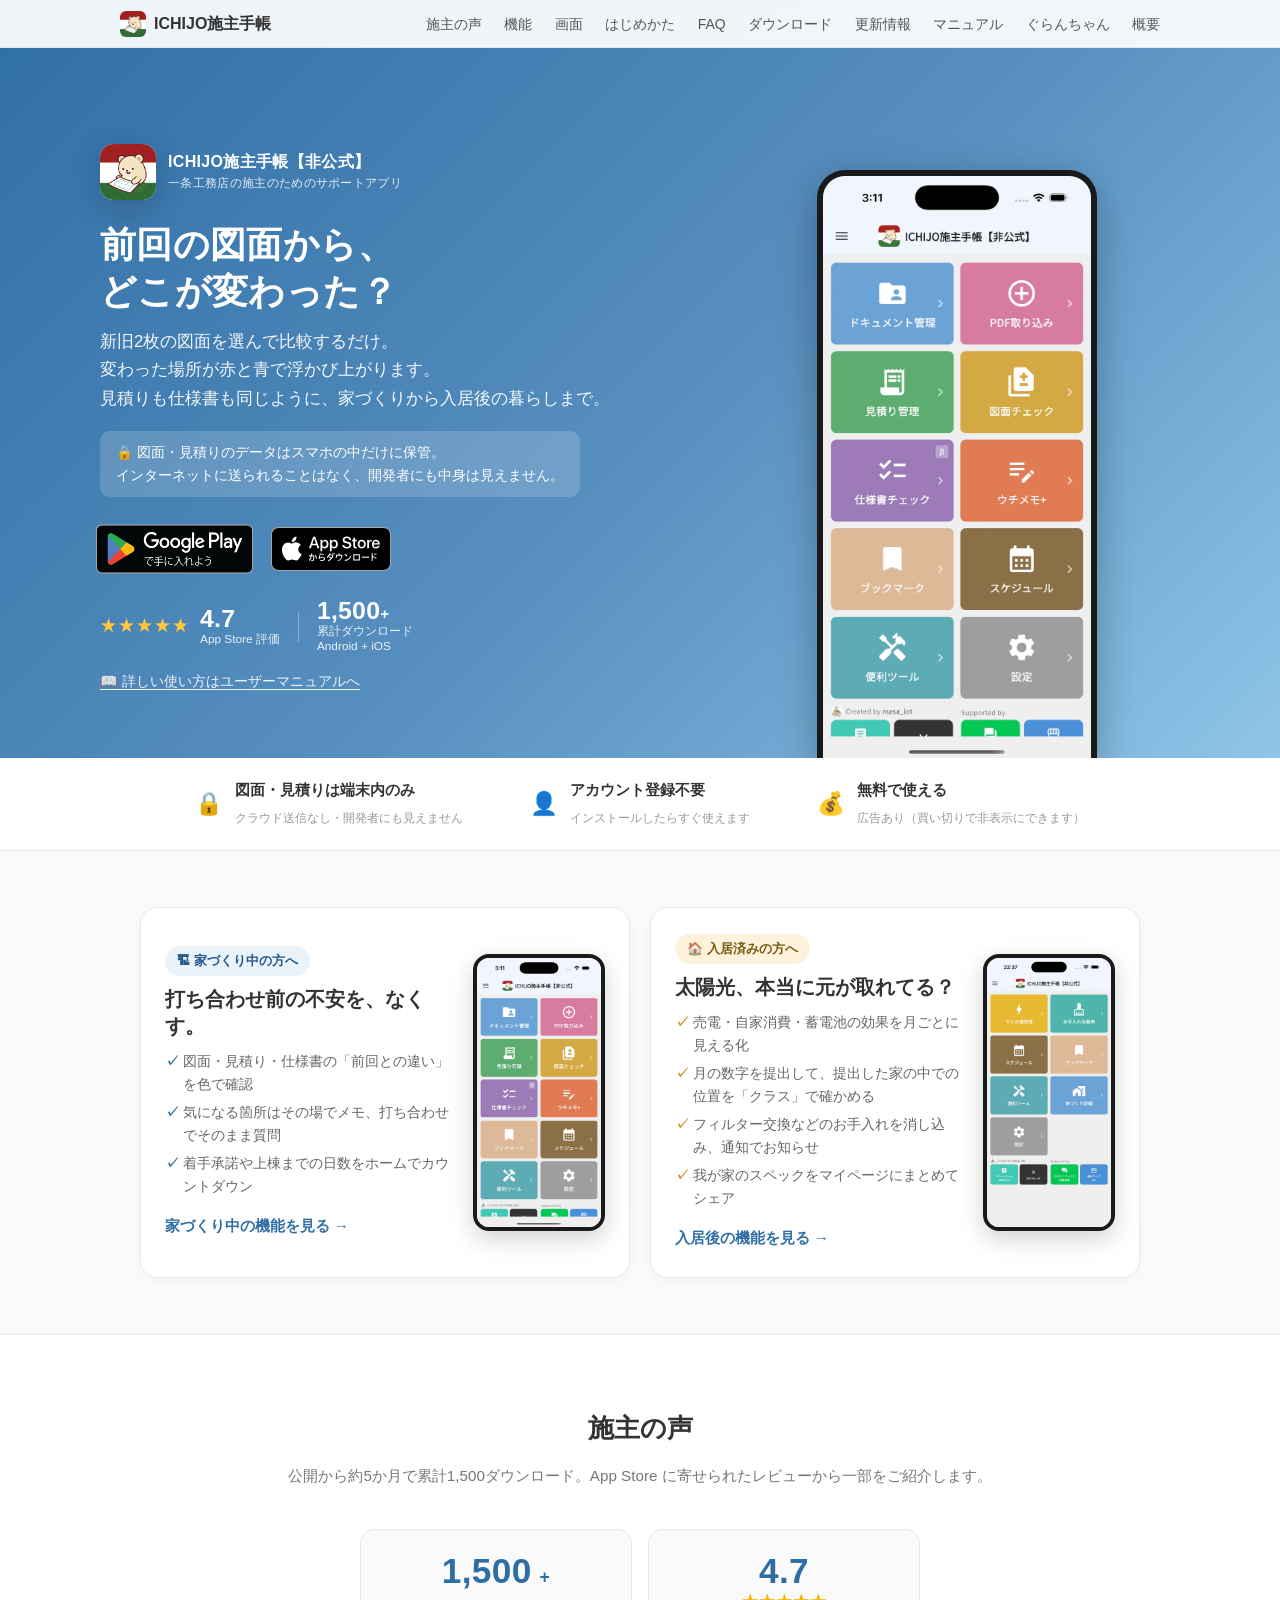
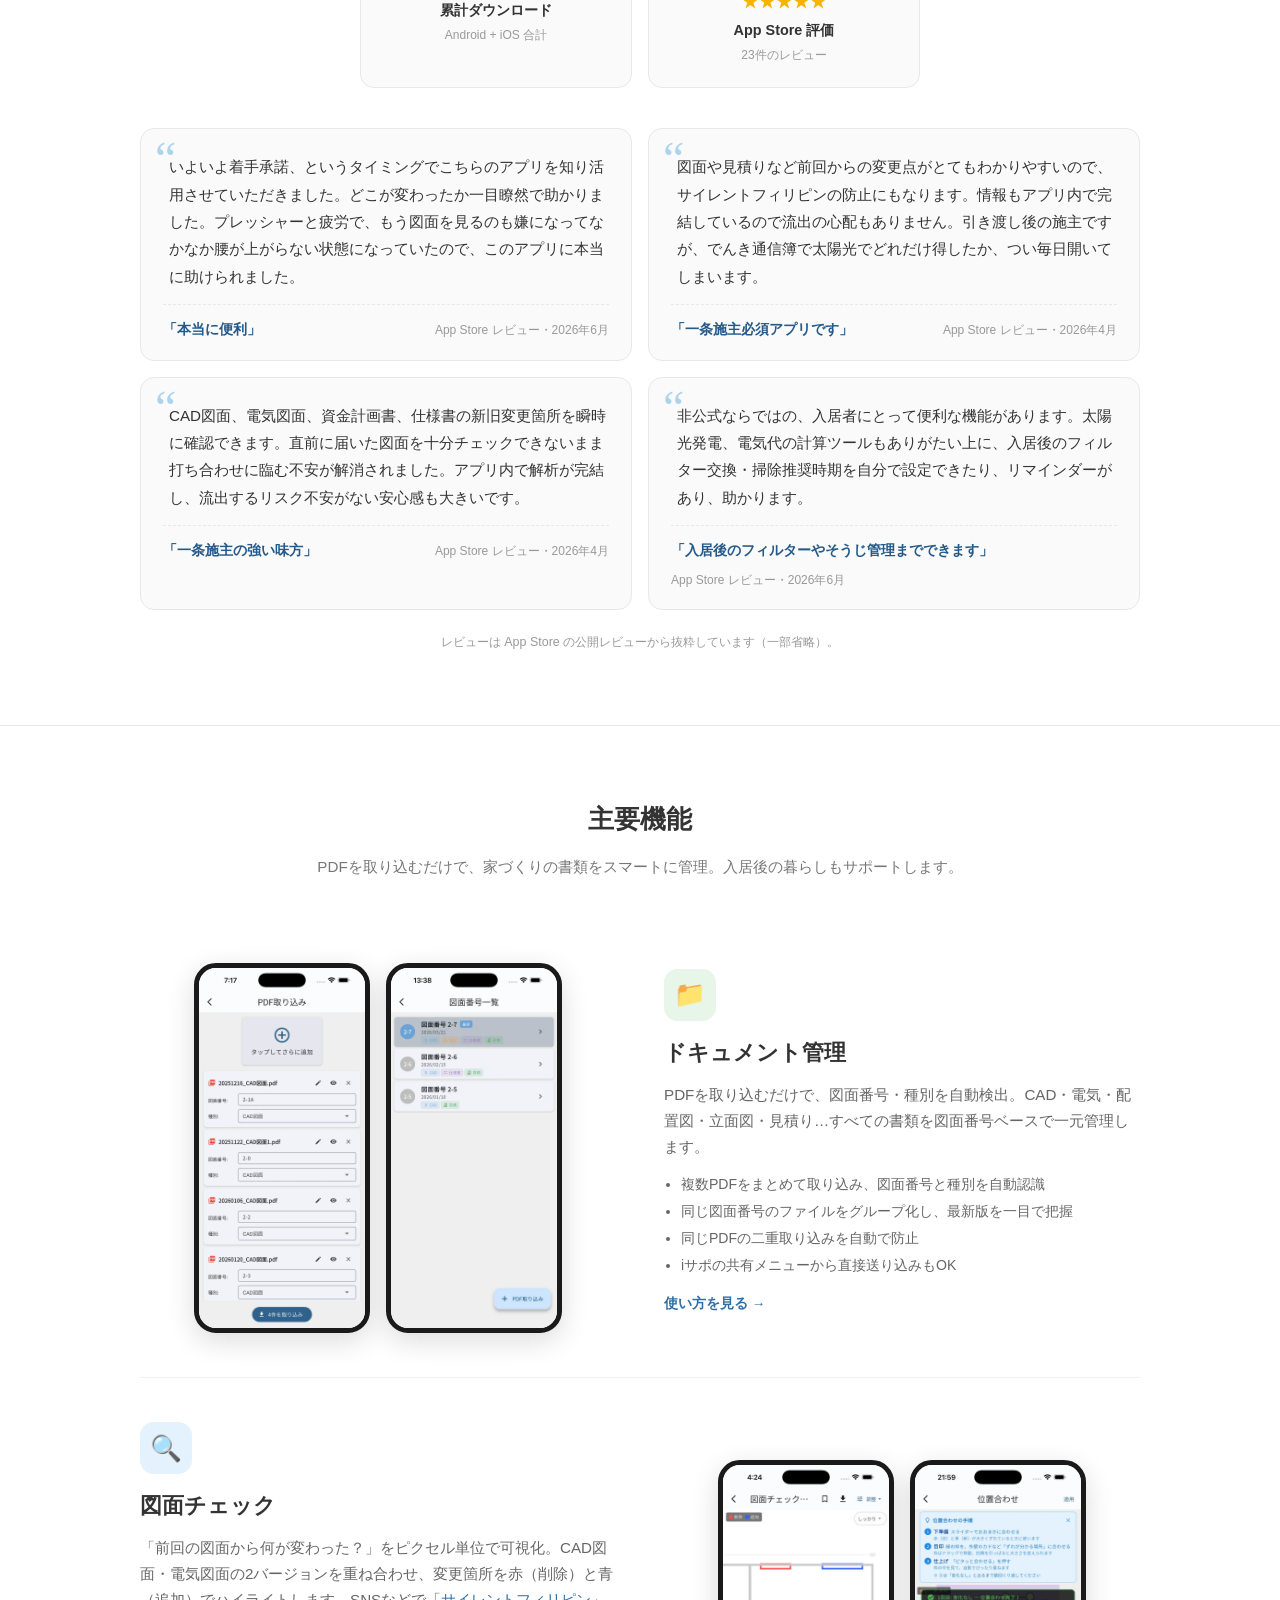
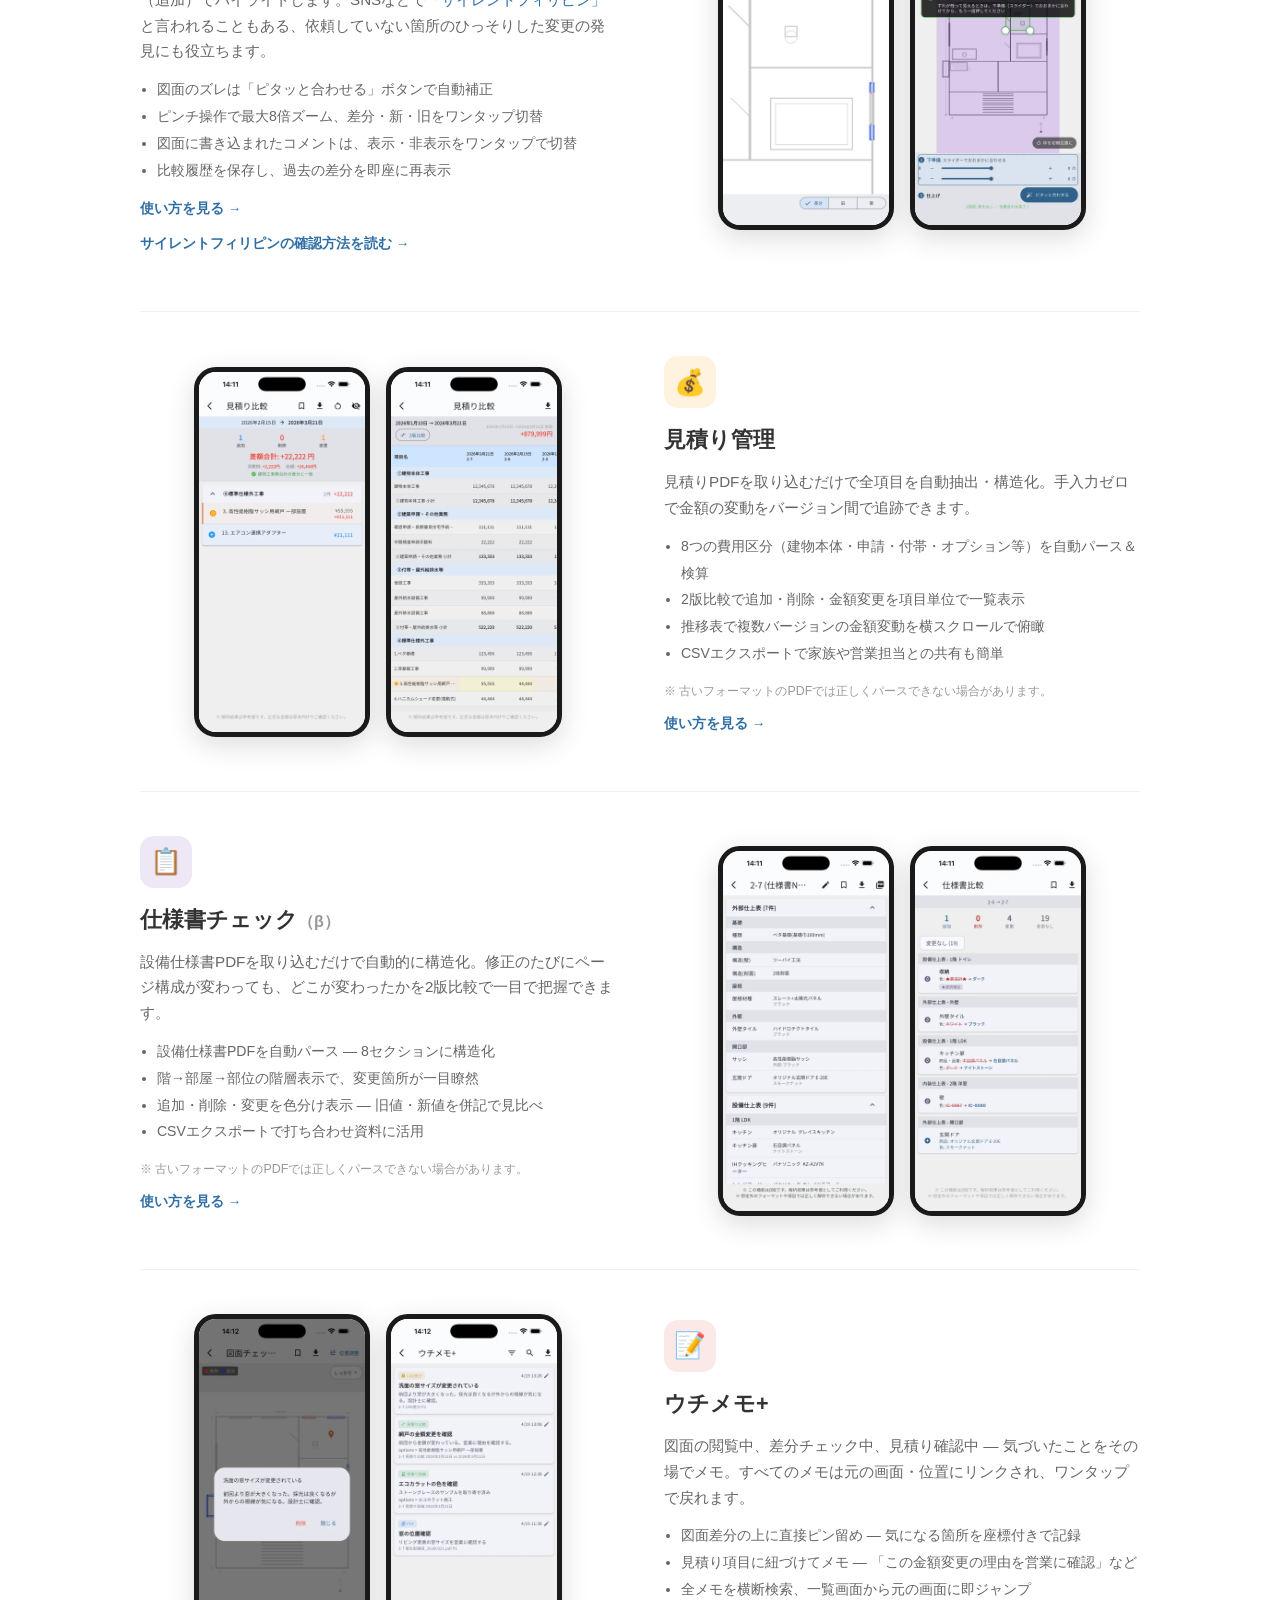
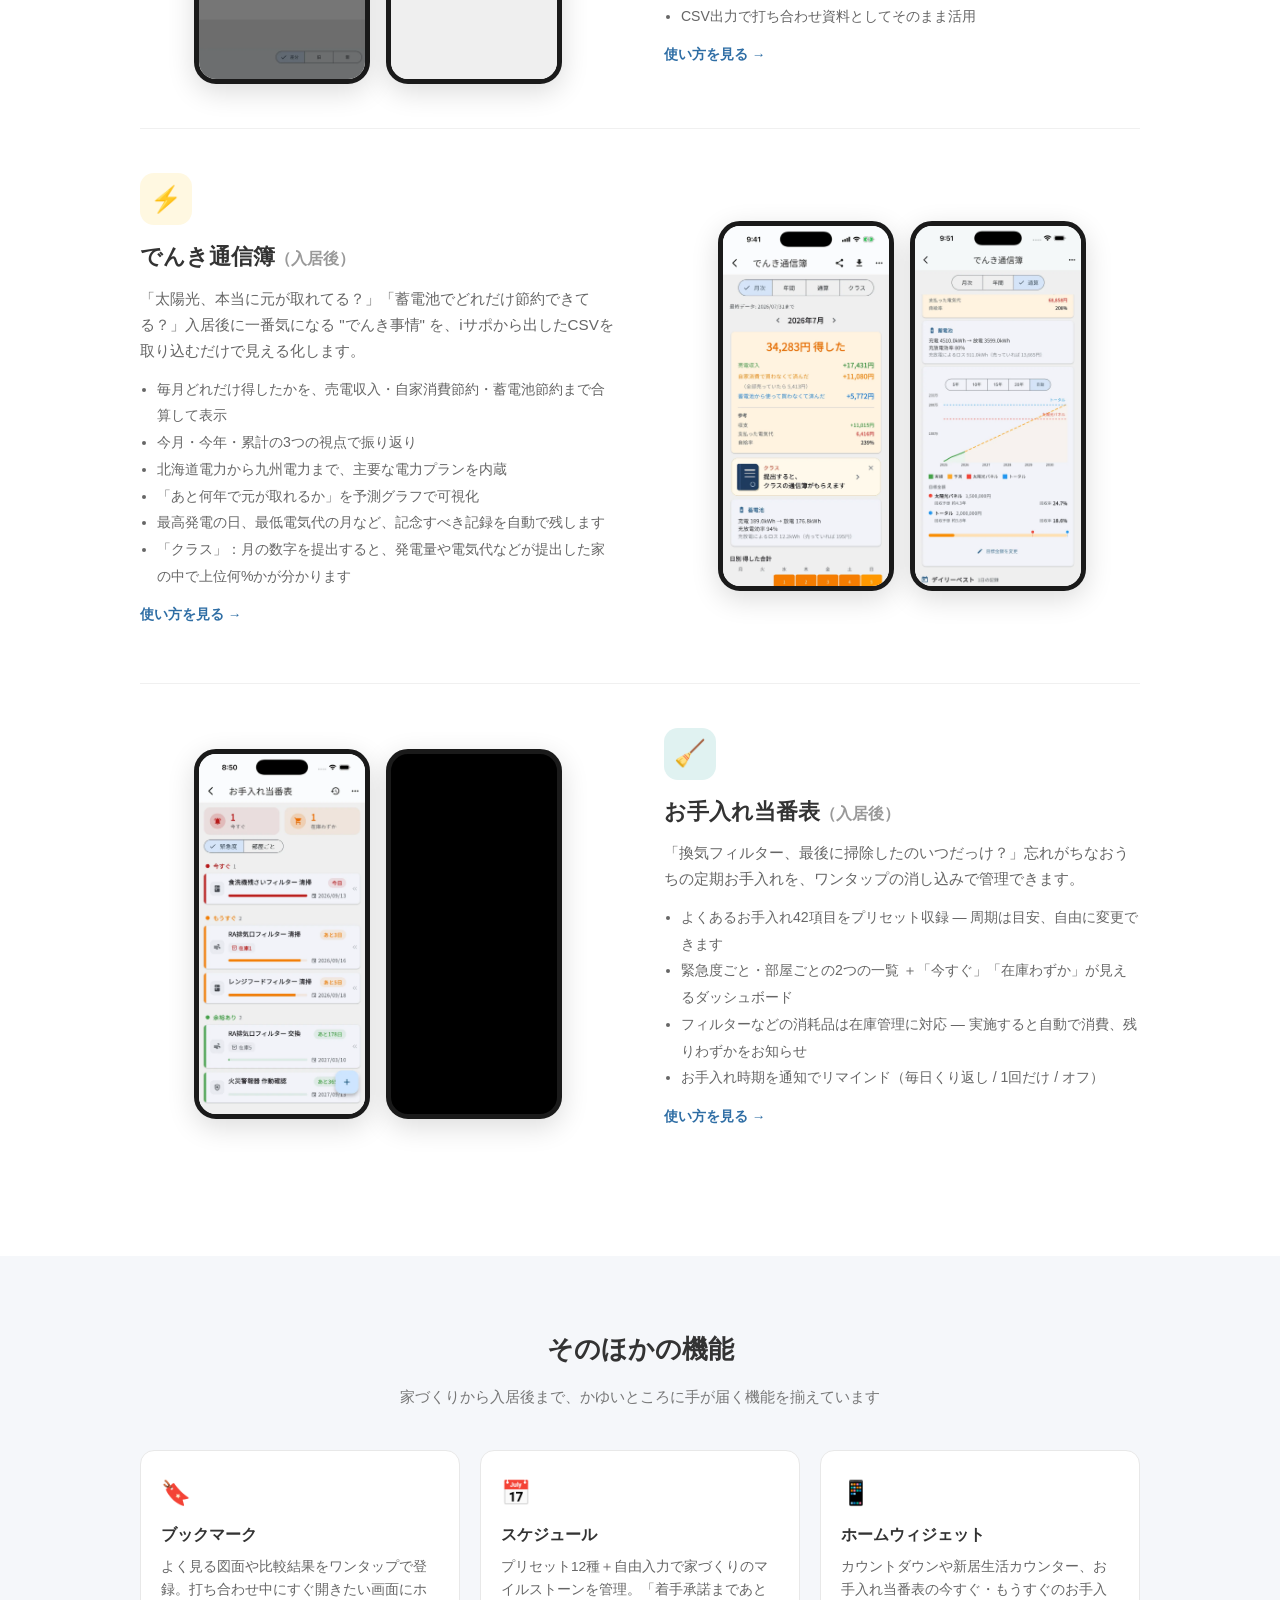
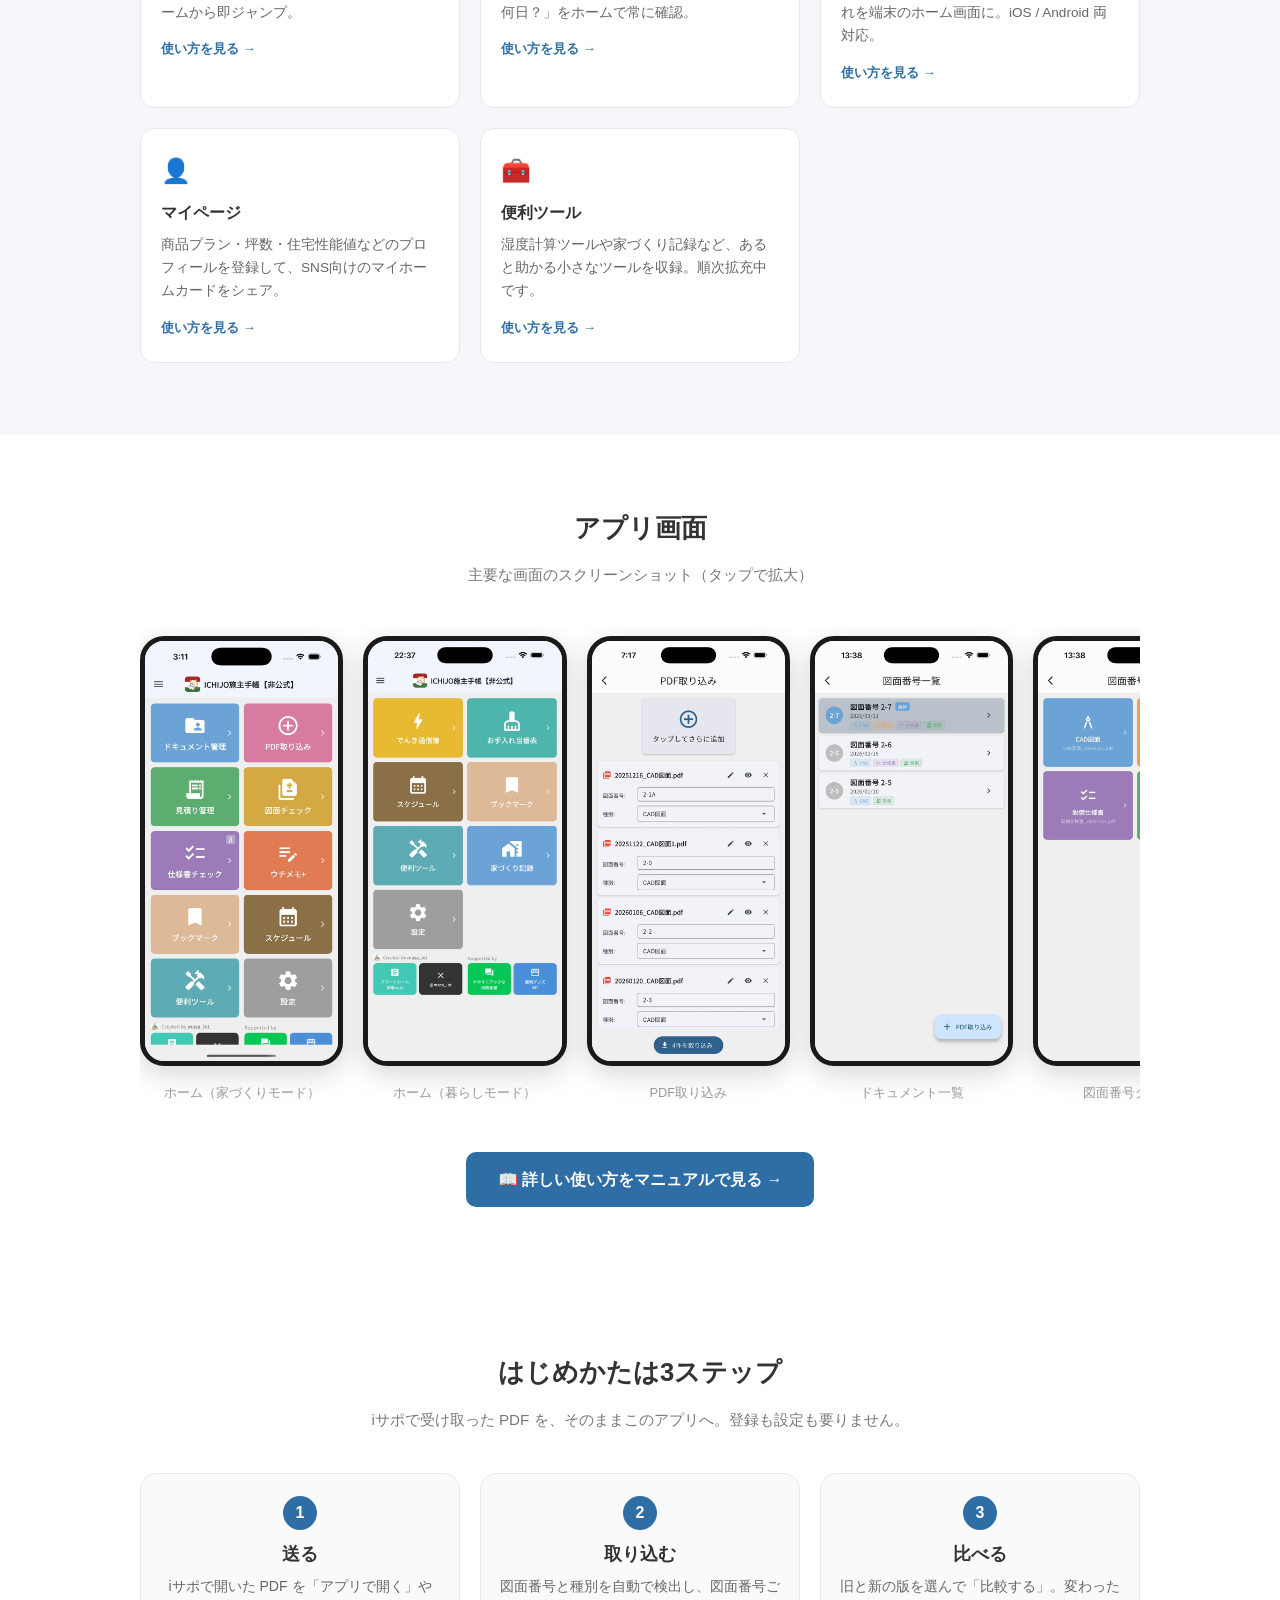
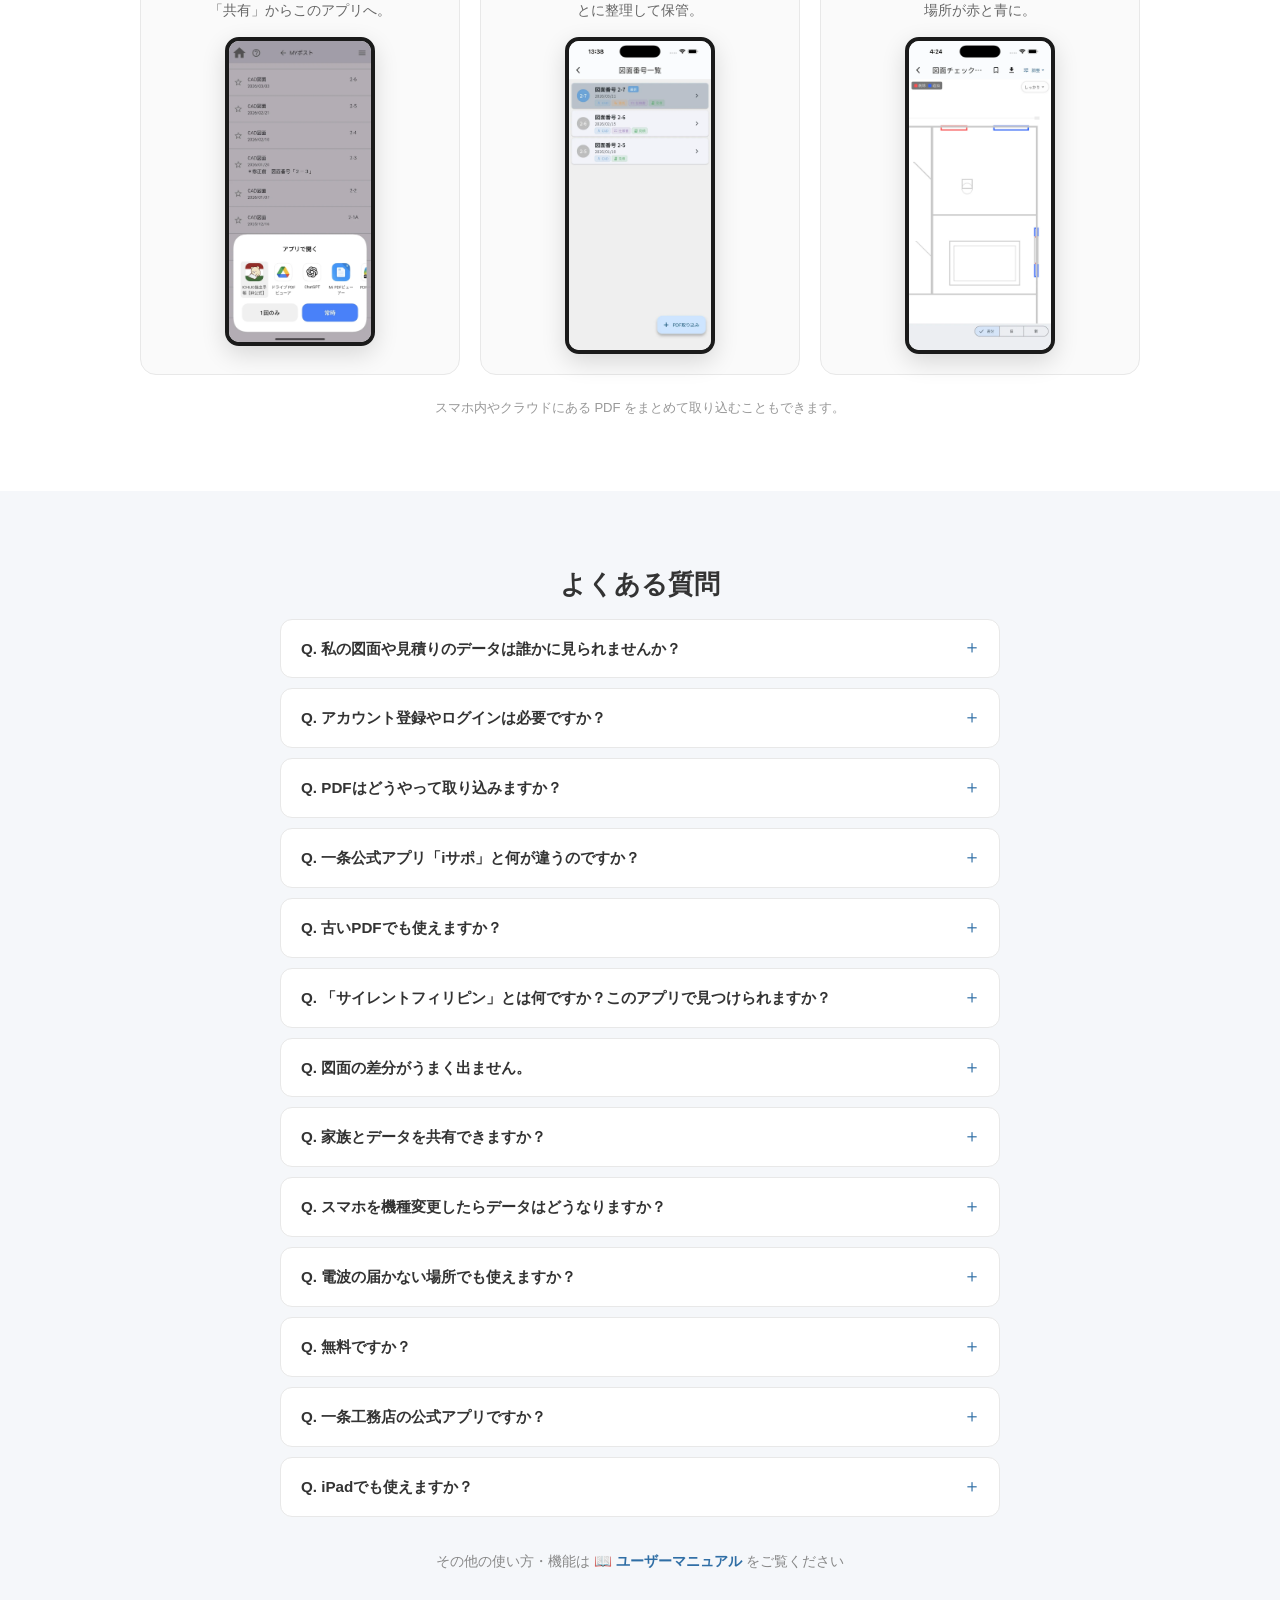
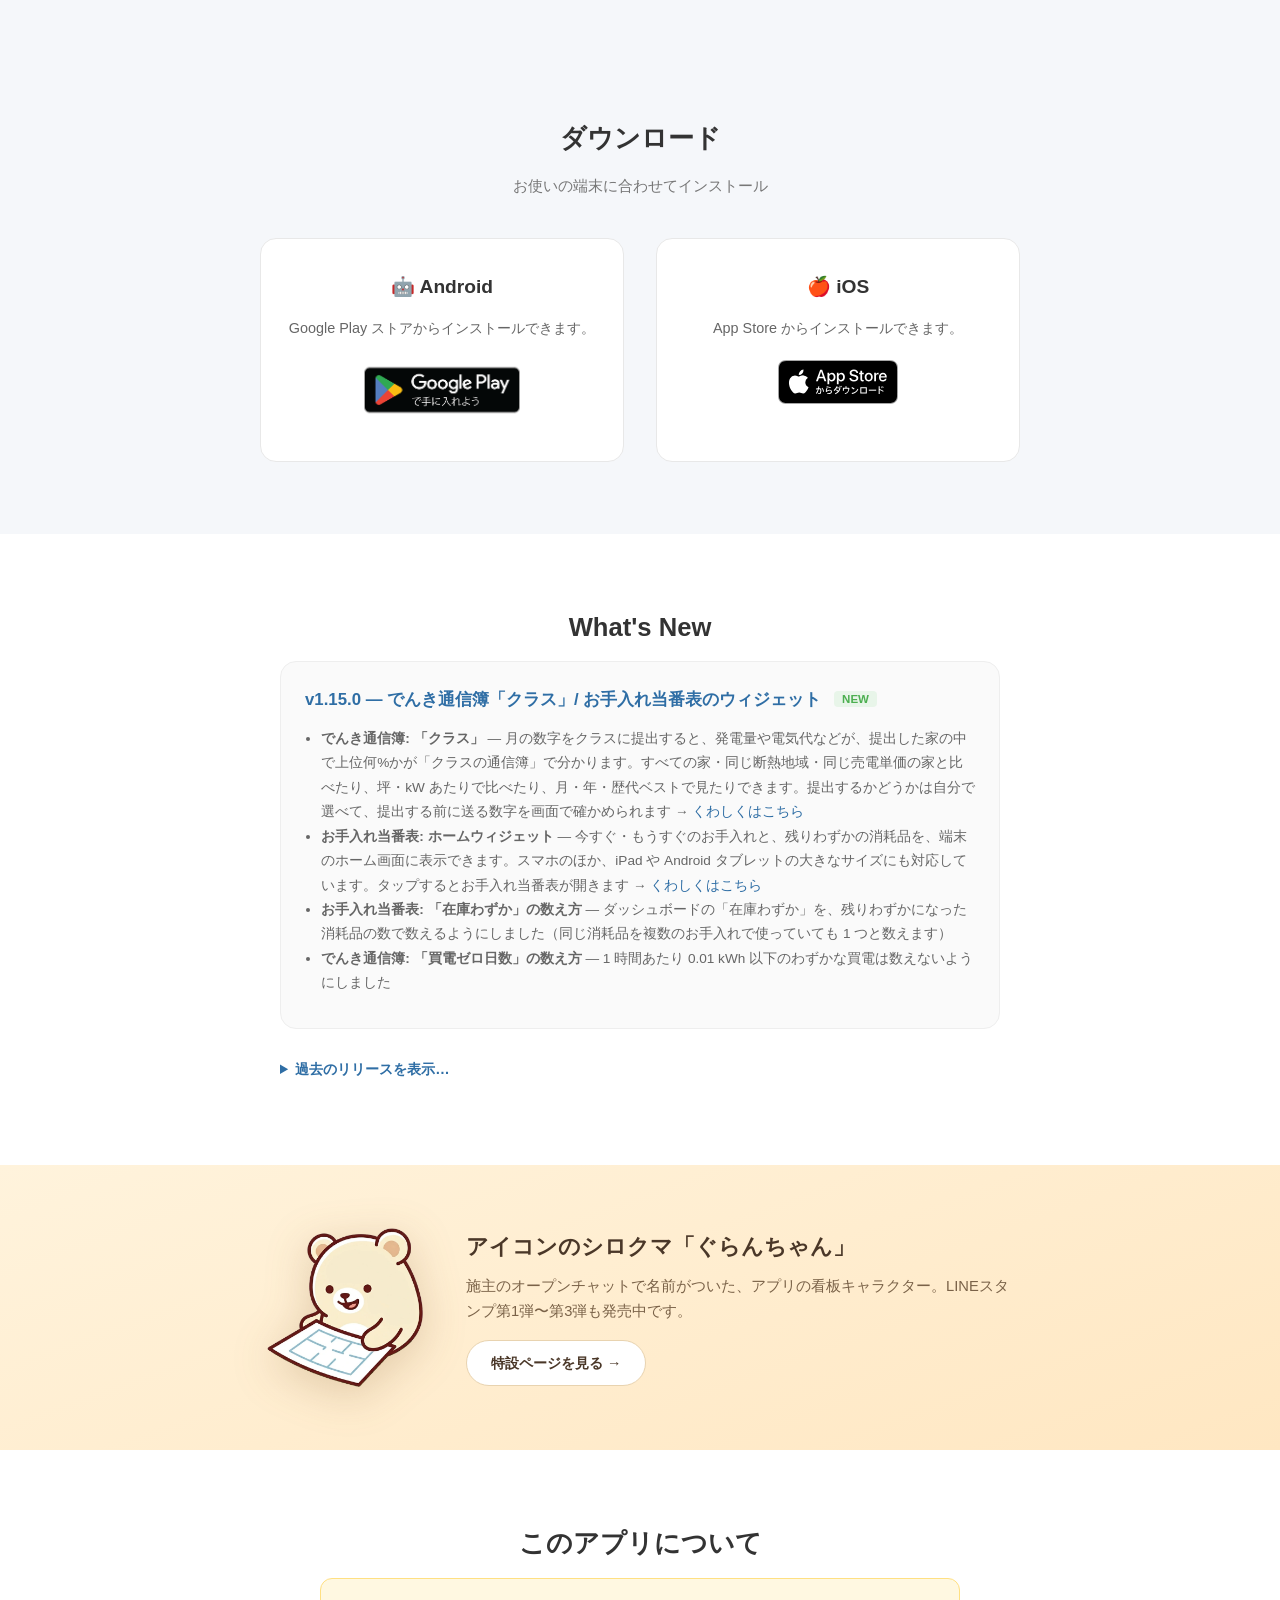
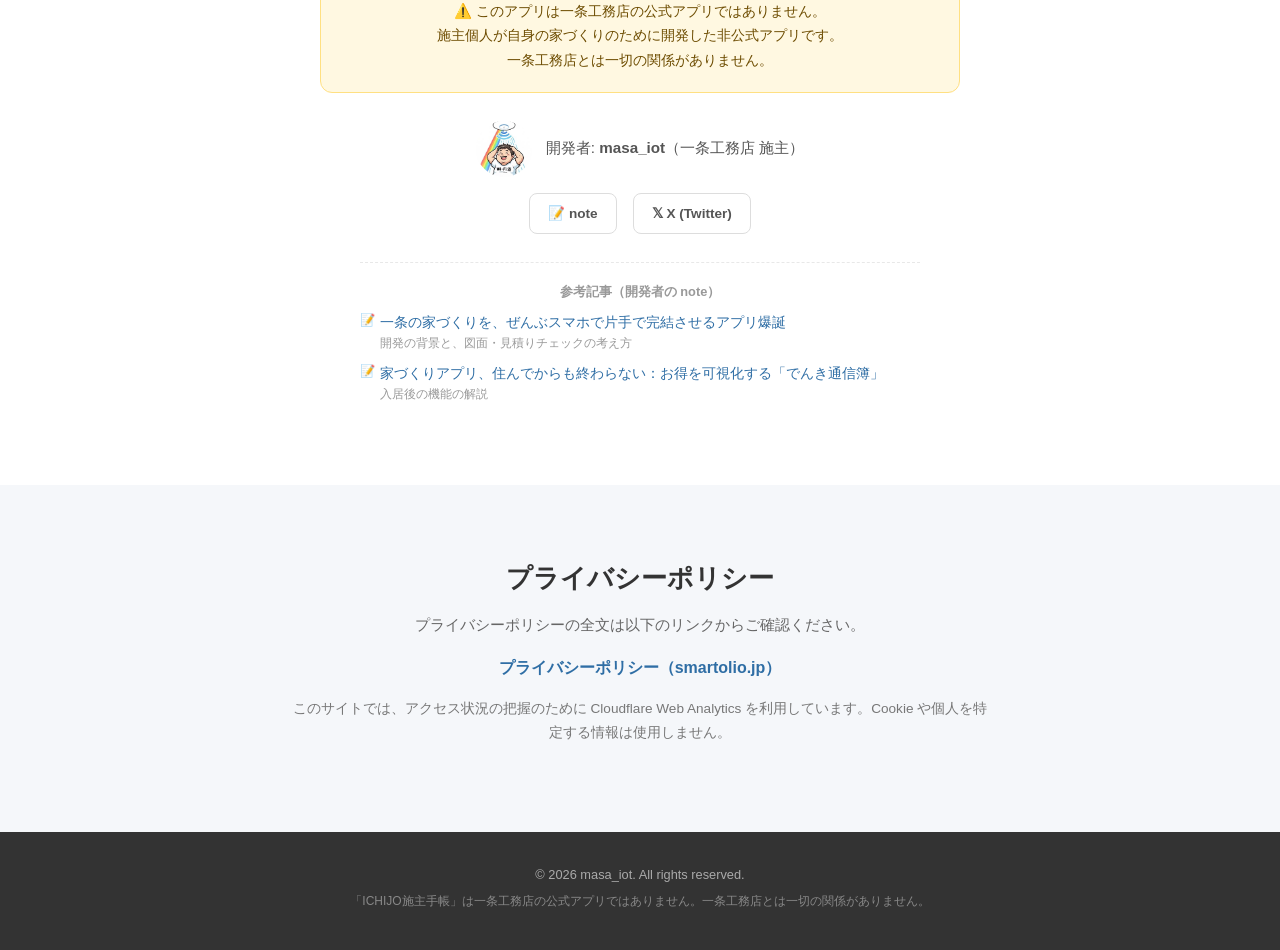
==== docs/index.html @ 90e5c1af "docs: v1.15.0 の What's New に買電ゼロ日数の数え方を追加" ====
<!DOCTYPE html>
<html lang="ja">
<head>
<meta charset="UTF-8">
<meta name="viewport" content="width=device-width, initial-scale=1.0">
<title>ICHIJO施主手帳【非公式】- 一条工務店の施主のための家づくり・暮らしサポートアプリ</title>
<meta name="description" content="一条工務店の施主のための非公式アプリ。図面チェック（CAD差分）・見積り比較・仕様書チェックから、でんき通信簿・お手入れ当番表まで。家づくりも入居後の暮らしもサポート。図面・見積りのデータは端末内保存で安心。">
<link rel="canonical" href="https://ichijo-unofficial.smartolio.jp/">
<meta name="theme-color" content="#2F6EA5">
<meta name="apple-itunes-app" content="app-id=6761674540">
<link rel="icon" type="image/png" sizes="32x32" href="images/favicon-32.png">
<link rel="icon" type="image/png" sizes="192x192" href="images/favicon-192.png">
<link rel="apple-touch-icon" href="images/apple-touch-icon.png">
<!-- OGP -->
<meta property="og:type" content="website">
<meta property="og:url" content="https://ichijo-unofficial.smartolio.jp/">
<meta property="og:site_name" content="ICHIJO施主手帳【非公式】">
<meta property="og:title" content="ICHIJO施主手帳【非公式】- 一条工務店の施主のための家づくり・暮らしサポートアプリ">
<meta property="og:description" content="家づくりも、入居後の暮らしも。図面チェック・見積り比較・でんき通信簿・お手入れ当番表など、一条施主のためのサポートアプリ。端末内保存・登録不要・基本無料。">
<meta property="og:image" content="https://ichijo-unofficial.smartolio.jp/images/ogp_v2.jpg">
<meta property="og:image:width" content="1200">
<meta property="og:image:height" content="630">
<meta property="og:locale" content="ja_JP">
<meta name="twitter:card" content="summary_large_image">
<meta name="twitter:creator" content="@masa_iot">
<script type="application/ld+json">
{
  "@context": "https://schema.org",
  "@type": "MobileApplication",
  "name": "ICHIJO施主手帳【非公式】",
  "operatingSystem": "Android, iOS",
  "applicationCategory": "LifestyleApplication",
  "description": "一条工務店の施主のための非公式アプリ。図面チェック（CAD差分）・見積り比較・仕様書チェックから、でんき通信簿・お手入れ当番表まで、家づくりも入居後の暮らしもサポート。",
  "url": "https://ichijo-unofficial.smartolio.jp/",
  "image": "https://ichijo-unofficial.smartolio.jp/images/ogp_v2.jpg",
  "author": {"@type": "Person", "name": "masa_iot"},
  "offers": {"@type": "Offer", "price": "0", "priceCurrency": "JPY"},
  "aggregateRating": {"@type": "AggregateRating", "ratingValue": "4.7", "ratingCount": "23", "bestRating": "5", "worstRating": "1"}
}
</script>
<script type="application/ld+json">
{
  "@context": "https://schema.org",
  "@type": "FAQPage",
  "mainEntity": [
    {"@type": "Question", "name": "私の図面や見積りのデータは誰かに見られませんか？", "acceptedAnswer": {"@type": "Answer", "text": "見られません。取り込んだ図面や見積りは、すべてお使いのスマホの中だけに保管され、インターネットを通じてどこかに送られることはありません。アプリの開発者にも中身は一切見えない仕組みです。お手入れ当番表の「家族と共有」を使う場合は、当番表のデータなど共有と通知に必要な情報が同期のためにサーバーへ送られます。でんき通信簿の「クラス」に提出を選んだ場合は、月ごとの電気の数字と家の条件（断熱地域・延床面積など）が送られます（図面や見積りは送られません）。"}},
    {"@type": "Question", "name": "アカウント登録やログインは必要ですか？", "acceptedAnswer": {"@type": "Answer", "text": "不要です。インストールしたらすぐに使えます。メールアドレスなどの個人情報の入力も一切ありません。"}},
    {"@type": "Question", "name": "PDFはどうやって取り込みますか？", "acceptedAnswer": {"@type": "Answer", "text": "一条公式アプリ（iサポ）でダウンロードしたPDFを「共有」からこのアプリに送るだけです。クラウドやスマホ内に保存してある場合は、まとめて一気に取り込むこともできます。"}},
    {"@type": "Question", "name": "一条公式アプリ「iサポ」と何が違うのですか？", "acceptedAnswer": {"@type": "Answer", "text": "iサポは一条工務店の公式アプリです。このアプリは、iサポで受け取った図面や見積りのPDFを取り込んで「前回からどこが変わったか」を確認したり、見積りの増減を追ったりするための、施主が個人で作った非公式のツールです。"}},
    {"@type": "Question", "name": "図面の差分がうまく出ません。", "acceptedAnswer": {"@type": "Answer", "text": "新旧の図面の位置・大きさ・ページの組み合わせがずれていると、変更のない場所まで赤と青になります。差分画面の「調整」メニューにある位置合わせ・サイズ合わせ・ページの組み合わせで直せます。細かい差分が多すぎるときはノイズ除去フィルタを強めてください。症状別の対処はマニュアルの「図面の差分がうまく出ない」にまとめています。"}},
    {"@type": "Question", "name": "「サイレントフィリピン」とは何ですか？このアプリで見つけられますか？", "acceptedAnswer": {"@type": "Answer", "text": "一条工務店の図面修正で、依頼していない箇所までひっそり変わっていることを指す、施主の間の俗称です。「サイレント修正」とも呼ばれます。窓の位置が少し動いていた、コンセントが消えていた、といった例が報告されています。このアプリの「図面チェック」は新旧2枚の図面を重ね合わせて変更箇所を赤・青で色分けするので、目視では見落としがちな小さな変更も確認できます。確認のしかたは「サイレントフィリピンとは？図面の変更点を確認する方法」にまとめています。"}},
    {"@type": "Question", "name": "無料ですか？", "acceptedAnswer": {"@type": "Answer", "text": "無料です。画面の下部に広告が表示されますが、ほとんどの機能を制限なくお使いいただけます。11月1日から、無料版では新しい図面番号を保存するときに古い図面番号との入れ替えが必要になります（保存している図面番号が 3 件より少ないうちは、入れ替えなしで保存できます）。買い切りのプレミアムでは、広告の非表示と図面番号の件数の制限なしの保存に加えて、お手入れ当番表の「家族と共有」をはじめられます（招待された家族は無料で参加できます）。"}},
    {"@type": "Question", "name": "一条工務店の公式アプリですか？", "acceptedAnswer": {"@type": "Answer", "text": "いいえ。施主個人が自分の家づくりのために開発した非公式アプリです。一条工務店とは一切関係がありません。"}}
  ]
}
</script>
<style>
  :root{
    --brand:#2F6EA5;
    --brand-dark:#245a8a;
    --brand-light:#8EC5E8;
    --ink:#333;
    --muted:#666;
    --faint:#999;
    --bg:#fafafa;
    --card:#fff;
    --line:#e8e8e8;
  }
  *,*::before,*::after{box-sizing:border-box;margin:0;padding:0}
  html{scroll-behavior:smooth}
  section[id]{scroll-margin-top:64px}
  .release-card[id]{scroll-margin-top:64px}
  body{
    font-family:-apple-system,BlinkMacSystemFont,"Hiragino Kaku Gothic ProN","Noto Sans JP",sans-serif;
    color:var(--ink);background:var(--bg);line-height:1.7;
    -webkit-font-smoothing:antialiased;
  }
  a{color:var(--brand);text-decoration:none}
  a:hover{text-decoration:underline}
  img{max-width:100%}

  /* ---- Header ---- */
  header{
    position:fixed;top:0;left:0;right:0;z-index:100;
    background:rgba(255,255,255,.92);backdrop-filter:blur(8px);
    border-bottom:1px solid var(--line);
  }
  .header-inner{
    max-width:1080px;margin:0 auto;padding:10px 20px;
    display:flex;align-items:center;justify-content:space-between;
  }
  .header-logo{
    font-size:1rem;font-weight:700;color:var(--ink);
    display:flex;align-items:center;gap:8px;
  }
  .header-logo img{width:26px;height:26px;border-radius:6px}
  .header-nav a{margin-left:18px;font-size:.875rem;color:#555}
  .header-nav a:hover{color:var(--brand);text-decoration:none}

  /* ---- Hero ---- */
  .hero{
    padding:120px 20px 0;
    background:linear-gradient(135deg,#2F6EA5 0%,#5890c0 55%,#8EC5E8 100%);
    color:#fff;overflow:hidden;
  }
  .hero-inner{
    max-width:1080px;margin:0 auto;
    display:grid;grid-template-columns:1.15fr .85fr;gap:32px;align-items:center;
  }
  .hero-text{padding:24px 0 64px}
  .hero-brand{display:flex;align-items:center;gap:12px;margin-bottom:22px}
  .brand-name{font-size:1rem;font-weight:700;line-height:1.3;letter-spacing:.02em}
  .brand-name small{display:block;font-size:.78rem;font-weight:400;opacity:.85;margin-top:2px}
  .hero-icon{
    width:56px;height:56px;border-radius:14px;flex:0 0 auto;
    background:#fff;overflow:hidden;
    box-shadow:0 8px 32px rgba(0,0,0,.18);
  }
  .hero-icon img{width:100%;height:100%;object-fit:cover}
  .hero h1{font-size:2.25rem;font-weight:800;letter-spacing:.01em;line-height:1.3;margin-bottom:12px}
  .hero .tagline{font-size:1.05rem;opacity:.95;margin-bottom:18px;font-weight:500;line-height:1.7}
  .hero .privacy-note{
    display:inline-block;font-size:.85rem;
    background:rgba(255,255,255,.16);border-radius:10px;
    padding:10px 16px;margin-bottom:24px;line-height:1.7;
  }
  .store-badges{display:flex;align-items:center;gap:14px;flex-wrap:wrap}
  .store-badges img{display:block}
  .store-badges .badge-google{height:64px;width:auto;margin:-4px}
  .store-badges .badge-apple{height:44px;width:auto}
  .stars{
    display:inline-block;letter-spacing:1px;line-height:1;
    background:linear-gradient(90deg,#FFC83D var(--p,100%),rgba(255,255,255,.35) var(--p,100%));
    -webkit-background-clip:text;background-clip:text;color:transparent;
  }
  .hero-proof{display:flex;align-items:center;gap:18px;margin-top:22px;flex-wrap:wrap}
  .hero-proof .pr{display:flex;align-items:center;gap:10px}
  .hero-proof .stars{font-size:1.05rem}
  .hero-proof .num{font-size:1.55rem;font-weight:800;line-height:1;letter-spacing:.01em}
  .hero-proof .num small{font-size:.95rem;font-weight:700}
  .hero-proof .lbl{font-size:.74rem;opacity:.88;line-height:1.25}
  .hero-proof .sep{width:1px;height:30px;background:rgba(255,255,255,.35)}

  /* ---- Lanes (家づくり中 / 入居済み) ---- */
  .lanes{background:var(--bg);padding:56px 20px}
  .lane-grid{display:grid;grid-template-columns:1fr 1fr;gap:20px;max-width:1000px;margin:0 auto}
  .lane{
    display:grid;grid-template-columns:1fr 132px;gap:18px;align-items:center;
    background:var(--card);border:1px solid var(--line);border-radius:18px;padding:26px 24px;
    box-shadow:0 2px 12px rgba(0,0,0,.04);
  }
  .lane-eyebrow{
    display:inline-flex;align-items:center;gap:6px;font-size:.8rem;font-weight:700;
    color:var(--brand-dark);background:#eaf3fa;border-radius:999px;padding:4px 12px;margin-bottom:10px;
  }
  .lane.living .lane-eyebrow{color:#7a5a12;background:#fdf3dc}
  .lane h3{font-size:1.25rem;font-weight:800;line-height:1.35;margin-bottom:10px;color:var(--ink)}
  .lane ul{list-style:none;margin:0 0 14px}
  .lane li{font-size:.9rem;color:var(--muted);padding-left:18px;position:relative;margin-bottom:5px;line-height:1.6}
  .lane li::before{content:"✓";position:absolute;left:0;color:var(--brand);font-weight:700}
  .lane.living li::before{color:#c9962a}
  .lane .lane-more{font-weight:700;font-size:.92rem}
  .lane-phone img{
    width:132px;height:auto;border-radius:16px;border:4px solid #1a1a1a;
    box-shadow:0 8px 24px rgba(0,0,0,.18);display:block;
  }

  /* ---- Steps (はじめかた) ---- */
  .steps{background:var(--card)}
  .step-grid{display:grid;grid-template-columns:repeat(3,1fr);gap:20px}
  .step{
    text-align:center;background:var(--bg);border:1px solid var(--line);border-radius:16px;padding:22px 18px 20px;
  }
  .step-num{
    display:inline-flex;align-items:center;justify-content:center;
    width:34px;height:34px;border-radius:50%;background:var(--brand);color:#fff;font-weight:800;font-size:1rem;margin-bottom:10px;
  }
  .step h3{font-size:1.1rem;font-weight:800;margin-bottom:6px;color:var(--ink)}
  .step p{font-size:.88rem;color:var(--muted);line-height:1.7;min-height:3.4em;margin-bottom:14px}
  .step img{
    width:150px;height:auto;border-radius:14px;border:4px solid #1a1a1a;
    box-shadow:0 8px 24px rgba(0,0,0,.14);display:block;margin:0 auto;
  }
  .steps-note{text-align:center;color:var(--faint);font-size:.82rem;margin-top:22px}

  /* ---- Voices / social proof ---- */
  .voices{background:var(--card);border-top:1px solid var(--line);border-bottom:1px solid var(--line)}
  .stats{
    display:grid;grid-template-columns:repeat(2,1fr);gap:16px;
    max-width:560px;margin:0 auto 40px;
  }
  .stat{
    text-align:center;padding:22px 12px;border-radius:14px;
    background:var(--bg);border:1px solid var(--line);
  }
  .stat-num{font-size:2.2rem;font-weight:800;color:var(--brand);line-height:1.1;letter-spacing:.01em;font-variant-numeric:tabular-nums}
  .stat-num [data-count]{display:inline-block;min-width:5ch;text-align:left}
  .stat-num small{font-size:1.1rem;font-weight:700}
  .stat-num .stars{font-size:1rem;display:block;margin-top:4px;
    background:linear-gradient(90deg,#F5B400 var(--p,100%),#dcdcdc var(--p,100%));
    -webkit-background-clip:text;background-clip:text;color:transparent}
  .stat-lbl{font-size:.9rem;font-weight:700;color:var(--ink);margin-top:8px}
  .stat-lbl small{display:block;font-size:.75rem;font-weight:400;color:var(--faint);margin-top:2px}
  .voice-grid{display:grid;grid-template-columns:repeat(2,1fr);gap:16px}
  .voice{
    position:relative;margin:0;padding:24px 22px 18px;border-radius:14px;
    background:var(--bg);border:1px solid var(--line);
  }
  .voice::before{
    content:"\201C";position:absolute;top:6px;left:14px;
    font-size:3rem;line-height:1;color:var(--brand-light);font-family:Georgia,serif;opacity:.7;
  }
  .voice blockquote{margin:0;font-size:.95rem;line-height:1.8;color:var(--ink);padding-left:6px}
  .voice figcaption{
    display:flex;justify-content:space-between;align-items:baseline;gap:8px;flex-wrap:wrap;
    margin-top:14px;padding-top:12px;border-top:1px dashed var(--line);
  }
  .voice figcaption strong{font-size:.9rem;color:var(--brand-dark)}
  .voice figcaption span{font-size:.75rem;color:var(--faint)}
  .voice-hint{display:none;text-align:center;color:var(--faint);font-size:.78rem;margin-top:10px}
  .voice-note{text-align:center;color:var(--faint);font-size:.78rem;margin-top:22px}
  .hero-manual-link{
    display:block;margin-top:16px;font-size:.88rem;color:#fff;
    text-decoration:underline;text-underline-offset:3px;opacity:.9;
  }
  .hero-manual-link:hover{opacity:1;color:#fff}
  .hero-phone{
    align-self:end;text-align:center;
    padding:24px 0 0;
  }
  .hero-phone img{
    width:min(280px,72%);height:auto;
    border-radius:28px 28px 0 0;
    border:6px solid #1a1a1a;border-bottom:none;
    box-shadow:0 12px 40px rgba(0,0,0,.28);
    background:#000;display:inline-block;vertical-align:bottom;
    margin-bottom:-1px;
  }

  /* ---- Sticky CTA (mobile) ---- */
  .sticky-cta{
    position:fixed;left:0;right:0;bottom:0;z-index:90;
    display:none;align-items:center;gap:8px;
    padding:10px 14px calc(10px + env(safe-area-inset-bottom));
    background:rgba(255,255,255,.96);backdrop-filter:blur(8px);
    border-top:1px solid var(--line);box-shadow:0 -4px 16px rgba(0,0,0,.08);
    transform:translateY(110%);transition:transform .25s ease;
  }
  .sticky-cta.show{transform:translateY(0)}
  .sticky-cta .sc-text{flex:1 1 auto;min-width:0;font-size:.82rem;font-weight:700;color:var(--ink);line-height:1.3}
  .sticky-cta .sc-text small{display:block;font-weight:400;color:var(--faint);font-size:.72rem}
  .sticky-cta a{
    flex:0 0 auto;display:inline-block;padding:10px 12px;border-radius:8px;
    background:#1a1a1a;color:#fff;font-size:.8rem;font-weight:600;
    text-decoration:none;white-space:nowrap;
  }
  .sticky-cta a:hover{text-decoration:none;background:#000}

  /* ---- Trust strip ---- */
  .trust-strip{background:#fff;border-bottom:1px solid var(--line)}
  .trust-inner{
    max-width:960px;margin:0 auto;padding:20px;
    display:grid;grid-template-columns:repeat(3,1fr);gap:12px;
  }
  .trust-item{display:flex;align-items:center;gap:12px;justify-content:center}
  .trust-item .t-icon{font-size:1.4rem}
  .trust-item strong{display:block;font-size:.92rem;color:var(--ink)}
  .trust-item small{font-size:.78rem;color:var(--faint)}

  /* ---- Section common ---- */
  section{padding:72px 20px}
  .section-inner{max-width:1000px;margin:0 auto}
  .section-title{
    font-size:1.6rem;font-weight:800;text-align:center;margin-bottom:12px;color:var(--ink);
  }
  .section-subtitle{
    text-align:center;color:#777;margin-bottom:40px;font-size:.95rem;
  }

  /* ---- Feature rows ---- */
  .features{background:#fff}
  .feature-row{
    display:grid;grid-template-columns:1fr 1fr;gap:48px;align-items:center;
    padding:44px 0;border-bottom:1px solid #f0f0f0;
  }
  .feature-row:last-of-type{border-bottom:none}
  .feature-row.reverse .feature-media{order:2}
  .feature-media{display:flex;gap:16px;justify-content:center;align-items:center}
  .feature-media img{
    max-height:440px;width:auto;max-width:100%;
    border-radius:22px;border:5px solid #1a1a1a;background:#000;
    box-shadow:0 8px 28px rgba(0,0,0,.14);
    cursor:zoom-in;
  }
  .feature-media.dual img{max-height:370px;min-width:0}
  .feature-icon{
    width:52px;height:52px;border-radius:14px;margin-bottom:14px;
    display:flex;align-items:center;justify-content:center;font-size:1.6rem;
  }
  .feature-text h3{font-size:1.35rem;margin-bottom:10px;color:var(--ink)}
  .feature-text > p{font-size:.95rem;color:var(--muted);margin-bottom:12px}
  .feature-text ul{font-size:.88rem;color:var(--muted);margin:0 0 14px 1.2em;line-height:1.9}
  .feature-text .f-note{font-size:.78rem;color:var(--faint);margin-bottom:10px}
  .feature-text .f-more{font-size:.85rem;font-weight:600}
  .feat-doc .feature-icon{background:#E8F5E9;color:#4CAF50}
  .feat-diff .feature-icon{background:#E3F2FD;color:#2196F3}
  .feat-est .feature-icon{background:#FFF3E0;color:#FF9800}
  .feat-spec .feature-icon{background:#EDE7F6;color:#7E57C2}
  .feat-memo .feature-icon{background:#FBE9E7;color:#E07B54}
  .feat-elec .feature-icon{background:#FFF8E1;color:#E8B931}
  .feat-maint .feature-icon{background:#E0F2F1;color:#4DB6AC}

  /* ---- Sub features ---- */
  .subfeatures{background:#f5f7fa}
  .subfeature-grid{
    display:grid;grid-template-columns:repeat(3,1fr);gap:20px;
  }
  .subfeature-card{
    background:#fff;border:1px solid var(--line);border-radius:14px;
    padding:22px 20px;
  }
  .subfeature-card .sf-icon{font-size:1.5rem;margin-bottom:8px;display:block}
  .subfeature-card h3{font-size:1.02rem;margin-bottom:6px;color:var(--ink)}
  .subfeature-card p{font-size:.85rem;color:var(--muted);margin-bottom:10px}
  .subfeature-card a{font-size:.82rem;font-weight:600}

  /* ---- Screenshots gallery ---- */
  .screenshots{background:#fff}
  .gallery{
    display:flex;gap:20px;overflow-x:auto;padding:8px 4px 16px;
    scroll-snap-type:x mandatory;-webkit-overflow-scrolling:touch;
  }
  .gallery::-webkit-scrollbar{height:6px}
  .gallery::-webkit-scrollbar-thumb{background:#ccc;border-radius:3px}
  .gallery-item{
    flex:0 0 auto;text-align:center;
    scroll-snap-align:start;
  }
  .gallery-item img{
    height:430px;width:auto;
    border-radius:24px;
    border:5px solid #1a1a1a;
    box-shadow:0 8px 28px rgba(0,0,0,.16);
    background:#000;cursor:zoom-in;
  }
  .gallery-item figcaption{font-size:.8rem;color:var(--faint);margin-top:8px}

  /* ---- Download ---- */
  .download{background:#f5f7fa}
  .download-grid{display:grid;grid-template-columns:repeat(auto-fit,minmax(280px,1fr));gap:32px;max-width:760px;margin:0 auto}
  .download-card{
    background:#fff;border-radius:16px;padding:32px 24px;
    border:1px solid var(--line);text-align:center;
  }
  .download-card h3{font-size:1.2rem;margin-bottom:12px}
  .download-card p{font-size:.9rem;color:var(--muted);margin-bottom:20px}

  /* ---- What's New ---- */
  .whatsnew{background:#fff}
  .release-card{
    padding:24px;background:var(--bg);border:1px solid #eee;border-radius:16px;margin-bottom:16px;
  }
  .release-card h3{margin:0 0 12px;color:var(--brand);font-size:1.05rem}
  .release-card ul{font-size:.85rem;color:var(--muted);margin:0 0 8px 1.2em;line-height:1.8}
  .release-card p{font-size:.88rem;color:var(--muted)}
  .release-card .tag-new{
    font-size:.72rem;background:#E8F5E9;color:#4CAF50;
    padding:2px 8px;border-radius:4px;margin-left:8px;vertical-align:2px;
  }
  .release-history summary{
    cursor:pointer;font-size:.9rem;color:var(--brand);font-weight:600;padding:12px 0;
    list-style-position:inside;
  }
  .whatsnew-links{text-align:center;font-size:.85rem;color:var(--faint);margin-top:8px}

  /* ---- Grandchan teaser ---- */
  .granchan{background:linear-gradient(160deg,#FFF3DC 0%,#FFE7C2 100%);padding:56px 20px}
  .granchan-inner{
    max-width:760px;margin:0 auto;
    display:flex;align-items:center;gap:36px;
  }
  .granchan-inner > img{width:170px;height:auto;flex:0 0 auto;filter:drop-shadow(0 10px 22px rgba(122,84,32,.22))}
  .granchan-text h2{font-size:1.35rem;font-weight:800;color:#4A3728;margin-bottom:8px}
  .granchan-text p{font-size:.92rem;color:#7a6248;margin-bottom:16px}
  .granchan-btn{
    display:inline-block;padding:10px 24px;border-radius:999px;
    background:#fff;border:1px solid #E8D3B0;color:#4A3728;
    font-size:.9rem;font-weight:700;transition:opacity .15s;
  }
  .granchan-btn:hover{opacity:.85;text-decoration:none;color:#4A3728}
  @media(max-width:600px){
    .granchan-inner{flex-direction:column;gap:20px;text-align:center}
    .granchan-inner > img{width:140px}
  }

  /* ---- FAQ ---- */
  .faq{background:#f5f7fa}
  .faq-list{max-width:720px;margin:0 auto}
  .faq-item{
    background:#fff;border:1px solid var(--line);border-radius:12px;
    margin-bottom:10px;overflow:hidden;
  }
  .faq-item summary{
    cursor:pointer;padding:16px 20px;font-size:.95rem;font-weight:700;color:var(--ink);
    list-style:none;position:relative;padding-right:44px;
  }
  .faq-item summary::-webkit-details-marker{display:none}
  .faq-item summary::after{
    content:'＋';position:absolute;right:18px;top:50%;transform:translateY(-50%);
    color:var(--brand);font-weight:400;font-size:1.1rem;transition:transform .2s;
  }
  .faq-item[open] summary::after{content:'－'}
  .faq-item .faq-a{padding:0 20px 16px;font-size:.9rem;color:var(--muted)}

  /* ---- About ---- */
  .about{background:#fff}
  .about-content{max-width:640px;margin:0 auto;text-align:center}
  .disclaimer{
    background:#FFF8E1;border:1px solid #FFE082;border-radius:12px;
    padding:20px 24px;margin-bottom:28px;font-size:.9rem;color:#6D4C00;
  }
  .developer{font-size:.95rem;color:#555}
  .developer img{border-radius:50%;vertical-align:middle;margin-right:10px}
  .social-links{margin-top:16px;display:flex;gap:16px;justify-content:center}
  .social-links a{
    display:inline-flex;align-items:center;gap:6px;
    padding:8px 18px;border-radius:8px;font-size:.85rem;font-weight:600;
    background:#fff;border:1px solid #ddd;color:#555;transition:border-color .15s;
  }
  .social-links a:hover{border-color:var(--brand);color:var(--brand);text-decoration:none}
  .ref-articles{margin:28px auto 0;max-width:560px;text-align:left;border-top:1px dashed var(--line);padding-top:18px}
  .ref-title{font-size:.8rem;font-weight:700;color:var(--faint);margin-bottom:8px;text-align:center}
  .ref-articles ul{list-style:none;margin:0}
  .ref-articles li{font-size:.9rem;line-height:1.6;margin-bottom:8px;padding-left:1.4em;position:relative}
  .ref-articles li::before{content:"📝";position:absolute;left:0;top:0;font-size:.85em}
  .ref-articles small{display:block;font-size:.78rem;color:var(--faint)}

  /* ---- Privacy ---- */
  .privacy{background:#f5f7fa}
  .privacy-content{max-width:700px;margin:0 auto;text-align:center}
  .privacy-content p{font-size:.95rem;color:var(--muted);margin-bottom:16px}

  /* ---- Footer ---- */
  footer{
    background:#333;color:#aaa;text-align:center;
    padding:32px 20px;font-size:.8rem;
  }
  footer p{margin-bottom:6px}
  footer .disclaimer-footer{font-size:.75rem;color:#888}
  footer a{color:#ccc}

  /* ---- Lightbox ---- */
  .lightbox{
    display:none;position:fixed;inset:0;z-index:200;
    background:rgba(0,0,0,.88);align-items:center;justify-content:center;
    cursor:zoom-out;padding:20px;
  }
  .lightbox.open{display:flex}
  .lightbox img{max-width:100%;max-height:92vh;border-radius:10px}
  .lightbox-close{
    position:absolute;top:16px;right:20px;color:#fff;
    font-size:2rem;background:none;border:none;cursor:pointer;line-height:1;
  }

  /* ---- Hamburger menu ---- */
  .hamburger{
    display:none;background:none;border:none;font-size:1.5rem;
    cursor:pointer;padding:4px 8px;color:var(--ink);
  }
  .mobile-nav{
    display:none;background:#fff;border-top:1px solid #eee;
    padding:12px 20px;
  }
  .mobile-nav.open{display:block}
  .mobile-nav a{
    display:block;padding:10px 0;font-size:.95rem;color:#555;
    border-bottom:1px solid #f0f0f0;
  }
  .mobile-nav a:last-child{border-bottom:none}
  .mobile-nav a:hover{color:var(--brand);text-decoration:none}

  /* ---- Responsive ---- */
  @media(max-width:1024px){
    .header-nav a{margin-left:12px;font-size:.86rem}
    .header-nav .nav-lite{display:none}
    .header-logo{white-space:nowrap}
  }
  @media(max-width:840px){
    .header-nav{display:none}
    .hamburger{display:block}
    .hero-inner{grid-template-columns:1fr;gap:0}
    .hero-text{padding:12px 0 8px;text-align:center}
    .hero-brand{justify-content:center}
    .hero-phone{padding-top:28px}
    .hero-phone img{width:min(240px,64%)}
    .store-badges{justify-content:center}
    .feature-row{grid-template-columns:1fr;gap:24px;padding:36px 0}
    .feature-row.reverse .feature-media{order:0}
    .feature-media{order:0}
    .feature-text{order:1}
    .feature-media img{max-height:380px}
    .feature-media.dual img{max-height:300px}
    .subfeature-grid{grid-template-columns:repeat(2,1fr)}
    .hero-proof{justify-content:center;gap:14px}
    .lane-grid{grid-template-columns:1fr}
    .step-grid{grid-template-columns:1fr;gap:12px}
    .step{display:grid;grid-template-columns:1fr 104px;gap:14px;align-items:center;text-align:left;padding:16px 16px}
    .step-num{width:28px;height:28px;font-size:.9rem;margin-bottom:6px}
    .step h3{font-size:1.05rem}
    .step p{min-height:0;margin-bottom:0}
    .step img{width:104px;margin:0}
    .lane{grid-template-columns:1fr 104px;padding:20px 18px;gap:12px}
    .lane-phone img{width:104px}
    .lane h3{font-size:1.1rem}
    .stats{gap:10px}
    .stat{padding:16px 8px}
    .stat-num{font-size:1.7rem}
    .voice-grid{
      display:flex;gap:12px;overflow-x:auto;scroll-snap-type:x mandatory;
      -webkit-overflow-scrolling:touch;scrollbar-width:none;
      margin:0 -16px;padding:4px 16px 8px;
    }
    .voice-grid::-webkit-scrollbar{display:none}
    .voice{flex:0 0 84%;scroll-snap-align:start}
    .voice-hint{display:block}
    .voice-note{margin-top:10px}
    .sticky-cta{display:flex}
    footer{padding-bottom:calc(84px + env(safe-area-inset-bottom))}
  }
  @media(max-width:600px){
    .hero{padding-top:96px}
    .hero h1{font-size:1.6rem}
    .hero .tagline{font-size:.95rem}
    .hero-icon{width:44px;height:44px;border-radius:11px}
    .brand-name{font-size:.9rem}
    .brand-name small{font-size:.72rem}
    .hero .privacy-note br{display:none}
    section{padding:56px 16px}
    .trust-inner{grid-template-columns:1fr;gap:10px;padding:16px 20px}
    .trust-item{justify-content:flex-start}
    .subfeature-grid{grid-template-columns:1fr}
    .gallery-item img{height:330px}
    .store-badges .badge-google{height:56px}
    .store-badges .badge-apple{height:40px}
  }
</style>
</head>
<body>

<!-- Header -->
<header>
  <div class="header-inner">
    <div class="header-logo">
      <img src="images/favicon-32.png" alt="" width="32" height="32">
      ICHIJO施主手帳
    </div>
    <nav class="header-nav">
      <a href="#voices">施主の声</a>
      <a href="#features">機能</a>
      <a href="#screenshots" class="nav-lite">画面</a>
      <a href="#steps">はじめかた</a>
      <a href="#faq">FAQ</a>
      <a href="#download">ダウンロード</a>
      <a href="#whatsnew" class="nav-lite">更新情報</a>
      <a href="manual.html">マニュアル</a>
      <a href="granchan.html">ぐらんちゃん</a>
      <a href="#about">概要</a>
    </nav>
    <button class="hamburger" onclick="(function(b){var n=document.querySelector('.mobile-nav');n.classList.toggle('open');b.setAttribute('aria-expanded',n.classList.contains('open'));})(this)" aria-label="メニュー" aria-controls="mobile-nav" aria-expanded="false">☰</button>
  </div>
  <nav class="mobile-nav" id="mobile-nav" aria-label="モバイルメニュー">
    <a href="#voices" onclick="document.querySelector('.mobile-nav').classList.remove('open')">施主の声</a>
    <a href="#features" onclick="document.querySelector('.mobile-nav').classList.remove('open')">機能</a>
    <a href="#screenshots" onclick="document.querySelector('.mobile-nav').classList.remove('open')">画面</a>
    <a href="#steps" onclick="document.querySelector('.mobile-nav').classList.remove('open')">はじめかた</a>
    <a href="#faq" onclick="document.querySelector('.mobile-nav').classList.remove('open')">FAQ</a>
    <a href="#download" onclick="document.querySelector('.mobile-nav').classList.remove('open')">ダウンロード</a>
    <a href="#whatsnew" onclick="document.querySelector('.mobile-nav').classList.remove('open')">更新情報</a>
    <a href="manual.html">マニュアル</a>
    <a href="granchan.html">ぐらんちゃん</a>
    <a href="#about" onclick="document.querySelector('.mobile-nav').classList.remove('open')">概要</a>
    <a href="#privacy" onclick="document.querySelector('.mobile-nav').classList.remove('open')">プライバシー</a>
  </nav>
</header>

<!-- Hero -->
<section class="hero">
  <div class="hero-inner">
    <div class="hero-text">
      <div class="hero-brand">
        <div class="hero-icon">
          <img src="images/icon.webp" alt="アプリアイコン" width="720" height="720" decoding="async">
        </div>
        <p class="brand-name">ICHIJO施主手帳【非公式】<small>一条工務店の施主のためのサポートアプリ</small></p>
      </div>
      <h1>前回の図面から、<br>どこが変わった？</h1>
      <p class="tagline">新旧2枚の図面を選んで比較するだけ。<br>変わった場所が赤と青で浮かび上がります。<br>見積りも仕様書も同じように、家づくりから入居後の暮らしまで。</p>
      <p class="privacy-note">🔒 図面・見積りのデータはスマホの中だけに保管。<br>インターネットに送られることはなく、開発者にも中身は見えません。</p>
      <div class="store-badges">
        <a href="https://play.google.com/store/apps/details?id=jp.smartolio.ichijo_unofficial&referrer=utm_source%3Dwebsite%26utm_medium%3Dlp%26utm_campaign%3Dhero" target="_blank" rel="noopener">
          <img class="badge-google" alt="Google Play で手に入れよう" src="images/google_play_badge_ja.png" width="646" height="250">
        </a>
        <a href="https://apps.apple.com/jp/app/ichijo%E6%96%BD%E4%B8%BB%E6%89%8B%E5%B8%B3-%E9%9D%9E%E5%85%AC%E5%BC%8F/id6761674540" target="_blank" rel="noopener">
          <img class="badge-apple" alt="Download on the App Store" src="images/app_store_badge_ja.svg" width="109" height="40">
        </a>
      </div>
      <!-- 実績表示: 数値は手動更新 (最終更新 2026-09-13: 両ストア合計 1,500DL / App Store 4.7★ 23件) -->
      <div class="hero-proof" aria-label="実績">
        <div class="pr">
          <span class="stars" style="--p:94%" aria-hidden="true">★★★★★</span>
          <div><div class="num">4.7</div><div class="lbl">App Store 評価</div></div>
        </div>
        <span class="sep" aria-hidden="true"></span>
        <div class="pr">
          <div><div class="num">1,500<small>+</small></div><div class="lbl">累計ダウンロード<br>Android + iOS</div></div>
        </div>
      </div>
      <a class="hero-manual-link" href="manual.html">📖 詳しい使い方はユーザーマニュアルへ</a>
    </div>
    <div class="hero-phone">
      <img src="images/home_ieduzukuri.webp" alt="ホーム画面（家づくりモード）" width="720" height="1564" decoding="async">
    </div>
  </div>
</section>

<!-- Trust strip -->
<div class="trust-strip">
  <div class="trust-inner">
    <div class="trust-item">
      <span class="t-icon">🔒</span>
      <span><strong>図面・見積りは端末内のみ</strong><small>クラウド送信なし・開発者にも見えません</small></span>
    </div>
    <div class="trust-item">
      <span class="t-icon">👤</span>
      <span><strong>アカウント登録不要</strong><small>インストールしたらすぐ使えます</small></span>
    </div>
    <div class="trust-item">
      <span class="t-icon">💰</span>
      <span><strong>無料で使える</strong><small>広告あり（買い切りで非表示にできます）</small></span>
    </div>
  </div>
</div>

<!-- Lanes -->
<section class="lanes" id="lanes" aria-label="ご利用の段階に合わせた機能">
  <div class="lane-grid">
    <div class="lane building">
      <div>
        <span class="lane-eyebrow">🏗 家づくり中の方へ</span>
        <h3>打ち合わせ前の不安を、なくす。</h3>
        <ul>
          <li>図面・見積り・仕様書の「前回との違い」を色で確認</li>
          <li>気になる箇所はその場でメモ、打ち合わせでそのまま質問</li>
          <li>着手承諾や上棟までの日数をホームでカウントダウン</li>
        </ul>
        <a class="lane-more" href="#features">家づくり中の機能を見る →</a>
      </div>
      <div class="lane-phone"><img src="images/home_ieduzukuri.webp" alt="ホーム画面（家づくりモード）" width="720" height="1564" loading="lazy" decoding="async"></div>
    </div>
    <div class="lane living">
      <div>
        <span class="lane-eyebrow">🏠 入居済みの方へ</span>
        <h3>太陽光、本当に元が取れてる？</h3>
        <ul>
          <li>売電・自家消費・蓄電池の効果を月ごとに見える化</li>
          <li>月の数字を提出して、提出した家の中での位置を「クラス」で確かめる</li>
          <li>フィルター交換などのお手入れを消し込み、通知でお知らせ</li>
          <li>我が家のスペックをマイページにまとめてシェア</li>
        </ul>
        <a class="lane-more" href="#feat-electricity">入居後の機能を見る →</a>
      </div>
      <div class="lane-phone"><img src="images/home_living.webp" alt="ホーム画面（暮らしモード）" width="720" height="1564" loading="lazy" decoding="async"></div>
    </div>
  </div>
</section>

<!-- Voices / social proof -->
<section class="voices" id="voices">
  <div class="section-inner">
    <h2 class="section-title">施主の声</h2>
    <p class="section-subtitle">公開から約5か月で累計1,500ダウンロード。App Store に寄せられたレビューから一部をご紹介します。</p>

    <!-- 数値は手動更新 (最終更新 2026-09-13): 累計DL / App Store 評価・件数 -->
    <div class="stats">
      <div class="stat">
        <div class="stat-num"><span data-count="1500">1,500</span><small>+</small></div>
        <div class="stat-lbl">累計ダウンロード<small>Android + iOS 合計</small></div>
      </div>
      <div class="stat">
        <div class="stat-num">4.7<span class="stars" style="--p:94%" aria-hidden="true">★★★★★</span></div>
        <div class="stat-lbl">App Store 評価<small>23件のレビュー</small></div>
      </div>
    </div>

    <div class="voice-grid">
      <figure class="voice">
        <blockquote>いよいよ着手承諾、というタイミングでこちらのアプリを知り活用させていただきました。どこが変わったか一目瞭然で助かりました。プレッシャーと疲労で、もう図面を見るのも嫌になってなかなか腰が上がらない状態になっていたので、このアプリに本当に助けられました。</blockquote>
        <figcaption><strong>「本当に便利」</strong><span>App Store レビュー・2026年6月</span></figcaption>
      </figure>
      <figure class="voice">
        <blockquote>図面や見積りなど前回からの変更点がとてもわかりやすいので、サイレントフィリピンの防止にもなります。情報もアプリ内で完結しているので流出の心配もありません。引き渡し後の施主ですが、でんき通信簿で太陽光でどれだけ得したか、つい毎日開いてしまいます。</blockquote>
        <figcaption><strong>「一条施主必須アプリです」</strong><span>App Store レビュー・2026年4月</span></figcaption>
      </figure>
      <figure class="voice">
        <blockquote>CAD図面、電気図面、資金計画書、仕様書の新旧変更箇所を瞬時に確認できます。直前に届いた図面を十分チェックできないまま打ち合わせに臨む不安が解消されました。アプリ内で解析が完結し、流出するリスク不安がない安心感も大きいです。</blockquote>
        <figcaption><strong>「一条施主の強い味方」</strong><span>App Store レビュー・2026年4月</span></figcaption>
      </figure>
      <figure class="voice">
        <blockquote>非公式ならではの、入居者にとって便利な機能があります。太陽光発電、電気代の計算ツールもありがたい上に、入居後のフィルター交換・掃除推奨時期を自分で設定できたり、リマインダーがあり、助かります。</blockquote>
        <figcaption><strong>「入居後のフィルターやそうじ管理までできます」</strong><span>App Store レビュー・2026年6月</span></figcaption>
      </figure>
    </div>
    <p class="voice-hint" aria-hidden="true">← 横にスワイプで他の声も →</p>
    <p class="voice-note">レビューは App Store の公開レビューから抜粋しています（一部省略）。</p>
  </div>
</section>

<!-- Features -->
<section class="features" id="features">
  <div class="section-inner">
    <h2 class="section-title">主要機能</h2>
    <p class="section-subtitle">PDFを取り込むだけで、家づくりの書類をスマートに管理。入居後の暮らしもサポートします。</p>

    <div class="feature-row feat-doc">
      <div class="feature-media dual">
        <img src="images/import_preview_list.webp" alt="PDF取り込み画面" width="720" height="1564" loading="lazy" decoding="async">
        <img src="images/doc_list.webp" alt="ドキュメント一覧画面" width="720" height="1564" loading="lazy" decoding="async">
      </div>
      <div class="feature-text">
        <div class="feature-icon">📁</div>
        <h3>ドキュメント管理</h3>
        <p>PDFを取り込むだけで、図面番号・種別を自動検出。CAD・電気・配置図・立面図・見積り…すべての書類を図面番号ベースで一元管理します。</p>
        <ul>
          <li>複数PDFをまとめて取り込み、図面番号と種別を自動認識</li>
          <li>同じ図面番号のファイルをグループ化し、最新版を一目で把握</li>
          <li>同じPDFの二重取り込みを自動で防止</li>
          <li>iサポの共有メニューから直接送り込みもOK</li>
        </ul>
        <p class="f-more"><a href="manual.html#import">使い方を見る →</a></p>
      </div>
    </div>

    <div class="feature-row feat-diff reverse">
      <div class="feature-media dual">
        <img src="images/diff_result_aligned.webp" alt="図面差分結果画面（赤＝削除・青＝追加）" width="720" height="1564" loading="lazy" decoding="async">
        <img src="images/align_done.webp" alt="位置合わせ完了画面" width="720" height="1564" loading="lazy" decoding="async">
      </div>
      <div class="feature-text">
        <div class="feature-icon">🔍</div>
        <h3>図面チェック</h3>
        <p>「前回の図面から何が変わった？」をピクセル単位で可視化。CAD図面・電気図面の2バージョンを重ね合わせ、変更箇所を赤（削除）と青（追加）でハイライトします。SNSなどで<a href="/guide/change-check/">「サイレントフィリピン」</a>と言われることもある、依頼していない箇所のひっそりした変更の発見にも役立ちます。</p>
        <ul>
          <li>図面のズレは「ピタッと合わせる」ボタンで自動補正</li>
          <li>ピンチ操作で最大8倍ズーム、差分・新・旧をワンタップ切替</li>
          <li>図面に書き込まれたコメントは、表示・非表示をワンタップで切替</li>
          <li>比較履歴を保存し、過去の差分を即座に再表示</li>
        </ul>
        <p class="f-more"><a href="manual.html#diff">使い方を見る →</a></p>
        <p class="f-more" style="margin-top:6px"><a href="/guide/change-check/">サイレントフィリピンの確認方法を読む →</a></p>
      </div>
    </div>

    <div class="feature-row feat-est">
      <div class="feature-media dual">
        <img src="images/estimate_diff.webp" alt="見積り2版比較画面" width="720" height="1564" loading="lazy" decoding="async">
        <img src="images/estimate_trend.webp" alt="見積り推移表画面" width="720" height="1564" loading="lazy" decoding="async">
      </div>
      <div class="feature-text">
        <div class="feature-icon">💰</div>
        <h3>見積り管理</h3>
        <p>見積りPDFを取り込むだけで全項目を自動抽出・構造化。手入力ゼロで金額の変動をバージョン間で追跡できます。</p>
        <ul>
          <li>8つの費用区分（建物本体・申請・付帯・オプション等）を自動パース＆検算</li>
          <li>2版比較で追加・削除・金額変更を項目単位で一覧表示</li>
          <li>推移表で複数バージョンの金額変動を横スクロールで俯瞰</li>
          <li>CSVエクスポートで家族や営業担当との共有も簡単</li>
        </ul>
        <p class="f-note">※ 古いフォーマットのPDFでは正しくパースできない場合があります。</p>
        <p class="f-more"><a href="manual.html#estimate">使い方を見る →</a></p>
      </div>
    </div>

    <div class="feature-row feat-spec reverse">
      <div class="feature-media dual">
        <img src="images/spec_detail.webp" alt="仕様書詳細画面（8セクションに自動構造化）" width="720" height="1564" loading="lazy" decoding="async">
        <img src="images/spec_diff.webp" alt="仕様書2版比較画面" width="720" height="1564" loading="lazy" decoding="async">
      </div>
      <div class="feature-text">
        <div class="feature-icon">📋</div>
        <h3>仕様書チェック<small style="font-size:.75em;color:var(--faint)">（β）</small></h3>
        <p>設備仕様書PDFを取り込むだけで自動的に構造化。修正のたびにページ構成が変わっても、どこが変わったかを2版比較で一目で把握できます。</p>
        <ul>
          <li>設備仕様書PDFを自動パース — 8セクションに構造化</li>
          <li>階→部屋→部位の階層表示で、変更箇所が一目瞭然</li>
          <li>追加・削除・変更を色分け表示 — 旧値・新値を併記で見比べ</li>
          <li>CSVエクスポートで打ち合わせ資料に活用</li>
        </ul>
        <p class="f-note">※ 古いフォーマットのPDFでは正しくパースできない場合があります。</p>
        <p class="f-more"><a href="manual.html#spec">使い方を見る →</a></p>
      </div>
    </div>

    <div class="feature-row feat-memo">
      <div class="feature-media dual">
        <img src="images/memo_on_diff.webp" alt="図面差分上のピンメモ" width="720" height="1564" loading="lazy" decoding="async">
        <img src="images/memo_list.webp" alt="メモ一覧画面" width="720" height="1564" loading="lazy" decoding="async">
      </div>
      <div class="feature-text">
        <div class="feature-icon">📝</div>
        <h3>ウチメモ+</h3>
        <p>図面の閲覧中、差分チェック中、見積り確認中 — 気づいたことをその場でメモ。すべてのメモは元の画面・位置にリンクされ、ワンタップで戻れます。</p>
        <ul>
          <li>図面差分の上に直接ピン留め — 気になる箇所を座標付きで記録</li>
          <li>見積り項目に紐づけてメモ — 「この金額変更の理由を営業に確認」など</li>
          <li>全メモを横断検索、一覧画面から元の画面に即ジャンプ</li>
          <li>CSV出力で打ち合わせ資料としてそのまま活用</li>
        </ul>
        <p class="f-more"><a href="manual.html#memo">使い方を見る →</a></p>
      </div>
    </div>

    <div class="feature-row feat-elec reverse" id="feat-electricity">
      <div class="feature-media dual">
        <img src="images/electricity_monthly.webp" alt="でんき通信簿 月次レポート" width="720" height="1564" loading="lazy" decoding="async">
        <img src="images/electricity_recovery_chart.webp" alt="でんき通信簿 投資回収予測グラフ" width="720" height="1564" loading="lazy" decoding="async">
      </div>
      <div class="feature-text">
        <div class="feature-icon">⚡</div>
        <h3>でんき通信簿<small style="font-size:.75em;color:var(--faint)">（入居後）</small></h3>
        <p>「太陽光、本当に元が取れてる？」「蓄電池でどれだけ節約できてる？」入居後に一番気になる "でんき事情" を、iサポから出したCSVを取り込むだけで見える化します。</p>
        <ul>
          <li>毎月どれだけ得したかを、売電収入・自家消費節約・蓄電池節約まで合算して表示</li>
          <li>今月・今年・累計の3つの視点で振り返り</li>
          <li>北海道電力から九州電力まで、主要な電力プランを内蔵</li>
          <li>「あと何年で元が取れるか」を予測グラフで可視化</li>
          <li>最高発電の日、最低電気代の月など、記念すべき記録を自動で残します</li>
          <li>「クラス」：月の数字を提出すると、発電量や電気代などが提出した家の中で上位何%かが分かります</li>
        </ul>
        <p class="f-more"><a href="manual.html#electricity">使い方を見る →</a></p>
      </div>
    </div>

    <div class="feature-row feat-maint">
      <div class="feature-media dual">
        <img src="images/maintenance_list.webp" alt="お手入れ当番表 一覧画面" width="720" height="1564" loading="lazy" decoding="async">
        <img src="images/maintenance_detail_sheet.webp" alt="お手入れ詳細シート" width="720" height="1564" loading="lazy" decoding="async">
      </div>
      <div class="feature-text">
        <div class="feature-icon">🧹</div>
        <h3>お手入れ当番表<small style="font-size:.75em;color:var(--faint)">（入居後）</small></h3>
        <p>「換気フィルター、最後に掃除したのいつだっけ？」忘れがちなおうちの定期お手入れを、ワンタップの消し込みで管理できます。</p>
        <ul>
          <li>よくあるお手入れ42項目をプリセット収録 — 周期は目安、自由に変更できます</li>
          <li>緊急度ごと・部屋ごとの2つの一覧 ＋「今すぐ」「在庫わずか」が見えるダッシュボード</li>
          <li>フィルターなどの消耗品は在庫管理に対応 — 実施すると自動で消費、残りわずかをお知らせ</li>
          <li>お手入れ時期を通知でリマインド（毎日くり返し / 1回だけ / オフ）</li>
        </ul>
        <p class="f-more"><a href="manual.html#maintenance">使い方を見る →</a></p>
      </div>
    </div>

  </div>
</section>

<!-- Sub features -->
<section class="subfeatures" id="subfeatures">
  <div class="section-inner">
    <h2 class="section-title">そのほかの機能</h2>
    <p class="section-subtitle">家づくりから入居後まで、かゆいところに手が届く機能を揃えています</p>
    <div class="subfeature-grid">
      <div class="subfeature-card">
        <span class="sf-icon">🔖</span>
        <h3>ブックマーク</h3>
        <p>よく見る図面や比較結果をワンタップで登録。打ち合わせ中にすぐ開きたい画面にホームから即ジャンプ。</p>
        <a href="manual.html#bookmark">使い方を見る →</a>
      </div>
      <div class="subfeature-card">
        <span class="sf-icon">📅</span>
        <h3>スケジュール</h3>
        <p>プリセット12種＋自由入力で家づくりのマイルストーンを管理。「着手承諾まであと何日？」をホームで常に確認。</p>
        <a href="manual.html#schedule">使い方を見る →</a>
      </div>
      <div class="subfeature-card">
        <span class="sf-icon">📱</span>
        <h3>ホームウィジェット</h3>
        <p>カウントダウンや新居生活カウンター、お手入れ当番表の今すぐ・もうすぐのお手入れを端末のホーム画面に。iOS / Android 両対応。</p>
        <a href="manual.html#widget">使い方を見る →</a>
      </div>
      <div class="subfeature-card">
        <span class="sf-icon">👤</span>
        <h3>マイページ</h3>
        <p>商品プラン・坪数・住宅性能値などのプロフィールを登録して、SNS向けのマイホームカードをシェア。</p>
        <a href="manual.html#mypage">使い方を見る →</a>
      </div>
      <div class="subfeature-card">
        <span class="sf-icon">🧰</span>
        <h3>便利ツール</h3>
        <p>湿度計算ツールや家づくり記録など、あると助かる小さなツールを収録。順次拡充中です。</p>
        <a href="manual.html#tools">使い方を見る →</a>
      </div>
    </div>
  </div>
</section>

<!-- Screenshots -->
<section class="screenshots" id="screenshots">
  <div class="section-inner">
    <h2 class="section-title">アプリ画面</h2>
    <p class="section-subtitle">主要な画面のスクリーンショット（タップで拡大）</p>
    <div class="gallery">
      <figure class="gallery-item"><img src="images/home_ieduzukuri.webp" alt="ホーム画面（家づくりモード）" width="720" height="1564" loading="lazy" decoding="async"><figcaption>ホーム（家づくりモード）</figcaption></figure>
      <figure class="gallery-item"><img src="images/home_living.webp" alt="ホーム画面（暮らしモード）" width="720" height="1564" loading="lazy" decoding="async"><figcaption>ホーム（暮らしモード）</figcaption></figure>
      <figure class="gallery-item"><img src="images/import_preview_list.webp" alt="PDF取り込み" width="720" height="1564" loading="lazy" decoding="async"><figcaption>PDF取り込み</figcaption></figure>
      <figure class="gallery-item"><img src="images/doc_list.webp" alt="ドキュメント一覧" width="720" height="1564" loading="lazy" decoding="async"><figcaption>ドキュメント一覧</figcaption></figure>
      <figure class="gallery-item"><img src="images/doc_group.webp" alt="図面番号グループ" width="720" height="1564" loading="lazy" decoding="async"><figcaption>図面番号グループ</figcaption></figure>
      <figure class="gallery-item"><img src="images/diff_select.webp" alt="図面チェック選択" width="720" height="1564" loading="lazy" decoding="async"><figcaption>図面チェック選択</figcaption></figure>
      <figure class="gallery-item"><img src="images/diff_result_aligned.webp" alt="図面差分結果" width="720" height="1564" loading="lazy" decoding="async"><figcaption>図面差分結果</figcaption></figure>
      <figure class="gallery-item"><img src="images/diff_align.webp" alt="位置合わせ" width="720" height="1564" loading="lazy" decoding="async"><figcaption>位置合わせ</figcaption></figure>
      <figure class="gallery-item"><img src="images/estimate_list.webp" alt="見積り管理" width="720" height="1564" loading="lazy" decoding="async"><figcaption>見積り管理</figcaption></figure>
      <figure class="gallery-item"><img src="images/estimate_detail.webp" alt="見積り詳細" width="720" height="1564" loading="lazy" decoding="async"><figcaption>見積り詳細</figcaption></figure>
      <figure class="gallery-item"><img src="images/estimate_diff.webp" alt="見積り比較" width="720" height="1564" loading="lazy" decoding="async"><figcaption>見積り2版比較</figcaption></figure>
      <figure class="gallery-item"><img src="images/estimate_trend.webp" alt="見積り推移表" width="720" height="1564" loading="lazy" decoding="async"><figcaption>見積り推移表</figcaption></figure>
      <figure class="gallery-item"><img src="images/spec_diff.webp" alt="仕様書2版比較" width="720" height="1564" loading="lazy" decoding="async"><figcaption>仕様書2版比較</figcaption></figure>
      <figure class="gallery-item"><img src="images/memo_list.webp" alt="ウチメモ+ 一覧" width="720" height="1564" loading="lazy" decoding="async"><figcaption>ウチメモ+ 一覧</figcaption></figure>
      <figure class="gallery-item"><img src="images/memo_on_diff.webp" alt="図面上メモ" width="720" height="1564" loading="lazy" decoding="async"><figcaption>図面上のピンメモ</figcaption></figure>
      <figure class="gallery-item"><img src="images/memo_on_estimate.webp" alt="見積り上メモ" width="720" height="1564" loading="lazy" decoding="async"><figcaption>見積り項目メモ</figcaption></figure>
      <figure class="gallery-item"><img src="images/bookmark_list.webp" alt="ブックマーク一覧" width="720" height="1564" loading="lazy" decoding="async"><figcaption>ブックマーク</figcaption></figure>
      <figure class="gallery-item"><img src="images/schedule_timeline.webp" alt="スケジュールタイムライン" width="720" height="1564" loading="lazy" decoding="async"><figcaption>スケジュール</figcaption></figure>
      <figure class="gallery-item"><img src="images/electricity_monthly.webp" alt="でんき通信簿 月次レポート" width="720" height="1564" loading="lazy" decoding="async"><figcaption>でんき通信簿</figcaption></figure>
      <figure class="gallery-item"><img src="images/maintenance_list.webp" alt="お手入れ当番表" width="720" height="1564" loading="lazy" decoding="async"><figcaption>お手入れ当番表</figcaption></figure>
      <figure class="gallery-item"><img src="images/settings.webp" alt="設定" width="720" height="1564" loading="lazy" decoding="async"><figcaption>設定</figcaption></figure>
    </div>
    <p style="margin-top:32px;text-align:center">
      <a href="manual.html" style="display:inline-block;padding:14px 32px;background:var(--brand);color:#fff;border-radius:10px;font-weight:600;text-decoration:none">📖 詳しい使い方をマニュアルで見る →</a>
    </p>
  </div>
</section>

<!-- Steps -->
<section class="steps" id="steps">
  <div class="section-inner">
    <h2 class="section-title">はじめかたは3ステップ</h2>
    <p class="section-subtitle">iサポで受け取った PDF を、そのままこのアプリへ。登録も設定も要りません。</p>
    <div class="step-grid">
      <div class="step">
        <div class="step-text">
        <span class="step-num">1</span>
        <h3>送る</h3>
        <p>iサポで開いた PDF を「アプリで開く」や「共有」からこのアプリへ。</p>
        </div>
        <img src="images/import_open_with_android.webp" alt="iサポの PDF を「アプリで開く」から ICHIJO施主手帳 に送る画面" width="720" height="1523" loading="lazy" decoding="async">
      </div>
      <div class="step">
        <div class="step-text">
        <span class="step-num">2</span>
        <h3>取り込む</h3>
        <p>図面番号と種別を自動で検出し、図面番号ごとに整理して保管。</p>
        </div>
        <img src="images/doc_list.webp" alt="取り込んだ書類が図面番号ごとに並んだドキュメント一覧" width="720" height="1564" loading="lazy" decoding="async">
      </div>
      <div class="step">
        <div class="step-text">
        <span class="step-num">3</span>
        <h3>比べる</h3>
        <p>旧と新の版を選んで「比較する」。変わった場所が赤と青に。</p>
        </div>
        <img src="images/diff_result_aligned.webp" alt="図面差分の結果画面（赤＝削除・青＝追加）" width="720" height="1564" loading="lazy" decoding="async">
      </div>
    </div>
    <p class="steps-note">スマホ内やクラウドにある PDF をまとめて取り込むこともできます。</p>
  </div>
</section>

<!-- FAQ -->
<section class="faq" id="faq">
  <div class="section-inner">
    <h2 class="section-title">よくある質問</h2>
    <div class="faq-list">

      <details class="faq-item">
        <summary>Q. 私の図面や見積りのデータは誰かに見られませんか？</summary>
        <p class="faq-a">見られません。取り込んだ図面や見積りは、すべてお使いのスマホの中だけに保管され、インターネットを通じてどこかに送られることはありません。アプリの開発者にも中身は一切見えない仕組みです。お手入れ当番表の「家族と共有」を使う場合は、当番表のデータなど共有と通知に必要な情報が同期のためにサーバーへ送られます。でんき通信簿の「クラス」に提出を選んだ場合は、月ごとの電気の数字と家の条件（断熱地域・延床面積など）が送られます（図面や見積りは送られません）。</p>
      </details>

      <details class="faq-item">
        <summary>Q. アカウント登録やログインは必要ですか？</summary>
        <p class="faq-a">不要です。インストールしたらすぐに使えます。メールアドレスなどの個人情報の入力も一切ありません。</p>
      </details>

      <details class="faq-item">
        <summary>Q. PDFはどうやって取り込みますか？</summary>
        <p class="faq-a">一条公式アプリ（iサポ）でダウンロードしたPDFを「共有」からこのアプリに送るだけです。クラウドやスマホ内に保存してある場合は、まとめて一気に取り込むこともできます。</p>
      </details>

      <details class="faq-item">
        <summary>Q. 一条公式アプリ「iサポ」と何が違うのですか？</summary>
        <p class="faq-a">iサポは一条工務店の公式アプリです。このアプリは、iサポで受け取った図面や見積りのPDFを取り込んで「前回からどこが変わったか」を確認したり、見積りの増減を追ったりするための、施主が個人で作った非公式のツールです。</p>
      </details>

      <details class="faq-item">
        <summary>Q. 古いPDFでも使えますか？</summary>
        <p class="faq-a">基本的にお使いいただけますが、古いフォーマットのPDFでは見積りや仕様書の自動読み取りが正しく動作しない場合があります。図面の差分チェックはフォーマットに関係なくお使いいただけます。</p>
      </details>

      <details class="faq-item">
        <summary>Q. 「サイレントフィリピン」とは何ですか？このアプリで見つけられますか？</summary>
        <p class="faq-a">一条工務店の図面修正で、依頼していない箇所までひっそり変わっていることを指す、施主の間の俗称です。「サイレント修正」とも呼ばれます。窓の位置が少し動いていた、コンセントが消えていた、といった例が報告されています。このアプリの「図面チェック」は新旧2枚の図面を重ね合わせて変更箇所を赤・青で色分けするので、目視では見落としがちな小さな変更も確認できます。確認のしかたは<a href="/guide/change-check/">「サイレントフィリピンとは？図面の変更点を確認する方法」</a>にまとめています。</p>
      </details>

      <details class="faq-item">
        <summary>Q. 図面の差分がうまく出ません。</summary>
        <p class="faq-a">新旧の図面の位置・大きさ・ページの組み合わせがずれていると、変更のない場所まで赤と青になります。差分画面の「調整」メニューにある位置合わせ・サイズ合わせ・ページの組み合わせで直せます。細かい差分が多すぎるときはノイズ除去フィルタを強めてください。症状別の対処は <a href="manual.html#troubleshooting-diff">マニュアルの「図面の差分がうまく出ない」</a> にまとめています。</p>
      </details>

      <details class="faq-item">
        <summary>Q. 家族とデータを共有できますか？</summary>
        <p class="faq-a">このアプリが自動的にデータを共有することはありません。ただし、図面の画像や比較結果の書き出し、バックアップファイルの受け渡しなど、ご自身の操作で家族に共有することはできます。</p>
      </details>

      <details class="faq-item">
        <summary>Q. スマホを機種変更したらデータはどうなりますか？</summary>
        <p class="faq-a">設定画面の「バックアップ」でデータをファイルとして保存できます。新しいスマホで「復元」すれば、そのまま引き継げます。</p>
      </details>

      <details class="faq-item">
        <summary>Q. 電波の届かない場所でも使えますか？</summary>
        <p class="faq-a">はい。図面や見積りの閲覧・比較など、ほとんどの機能はスマホの中だけで動くので、電波のない場所でもお使いいただけます。お手入れ当番表の「家族と共有」の同期、でんき通信簿の「クラス」、購入など、一部の機能は通信が必要です。</p>
      </details>

      <details class="faq-item">
        <summary>Q. 無料ですか？</summary>
        <p class="faq-a">無料です。画面の下部に広告が表示されますが、ほとんどの機能を制限なくお使いいただけます。11月1日から、無料版では新しい図面番号を保存するときに古い図面番号との入れ替えが必要になります（保存している図面番号が 3 件より少ないうちは、入れ替えなしで保存できます）。買い切りのプレミアムでは、広告の非表示と図面番号の件数の制限なしの保存に加えて、お手入れ当番表の「家族と共有」をはじめられます（招待された家族は無料で参加できます）。</p>
      </details>

      <details class="faq-item">
        <summary>Q. 一条工務店の公式アプリですか？</summary>
        <p class="faq-a">いいえ。施主個人が自分の家づくりのために開発した非公式アプリです。一条工務店とは一切関係がありません。</p>
      </details>

      <details class="faq-item">
        <summary>Q. iPadでも使えますか？</summary>
        <p class="faq-a">現在はiPhone・Androidスマートフォン向けに最適化しています。iPadでも動作しますが、画面レイアウトはスマートフォン向けです。お手入れ当番表のホームウィジェットは、iPad の大きなサイズにも対応しています。</p>
      </details>

    </div>
    <p style="margin-top:32px;text-align:center;color:#888;font-size:.9rem">
      その他の使い方・機能は <a href="manual.html" style="font-weight:600">📖 ユーザーマニュアル</a> をご覧ください
    </p>
  </div>
</section>

<!-- Download -->
<section class="download" id="download">
  <div class="section-inner">
    <h2 class="section-title">ダウンロード</h2>
    <p class="section-subtitle">お使いの端末に合わせてインストール</p>
    <div class="download-grid">

      <div class="download-card">
        <h3>🤖 Android</h3>
        <p>Google Play ストアからインストールできます。</p>
        <a href="https://play.google.com/store/apps/details?id=jp.smartolio.ichijo_unofficial&referrer=utm_source%3Dwebsite%26utm_medium%3Dlp%26utm_campaign%3Ddownload" target="_blank" rel="noopener">
          <img alt="Google Play で手に入れよう" src="images/google_play_badge_ja.png" width="646" height="250" style="height:60px;width:auto">
        </a>
      </div>

      <div class="download-card">
        <h3>🍎 iOS</h3>
        <p>App Store からインストールできます。</p>
        <a href="https://apps.apple.com/jp/app/ichijo%E6%96%BD%E4%B8%BB%E6%89%8B%E5%B8%B3-%E9%9D%9E%E5%85%AC%E5%BC%8F/id6761674540" target="_blank" rel="noopener">
          <img alt="Download on the App Store" src="images/app_store_badge_ja.svg" width="109" height="40" style="height:44px;width:auto">
        </a>
      </div>

    </div>
  </div>
</section>

<!-- What's New -->
<section class="whatsnew" id="whatsnew">
  <div class="section-inner">
    <h2 class="section-title">What's New</h2>
    <div style="max-width:720px;margin:0 auto">
      <div class="release-card" id="v1-15-0">
        <h3>v1.15.0 — でんき通信簿「クラス」/ お手入れ当番表のウィジェット <span class="tag-new">NEW</span></h3>
        <ul>
          <li><strong>でんき通信簿: 「クラス」</strong> — 月の数字をクラスに提出すると、発電量や電気代などが、提出した家の中で上位何%かが「クラスの通信簿」で分かります。すべての家・同じ断熱地域・同じ売電単価の家と比べたり、坪・kW あたりで比べたり、月・年・歴代ベストで見たりできます。提出するかどうかは自分で選べて、提出する前に送る数字を画面で確かめられます → <a href="manual.html#electricity-class">くわしくはこちら</a></li>
          <li><strong>お手入れ当番表: ホームウィジェット</strong> — 今すぐ・もうすぐのお手入れと、残りわずかの消耗品を、端末のホーム画面に表示できます。スマホのほか、iPad や Android タブレットの大きなサイズにも対応しています。タップするとお手入れ当番表が開きます → <a href="manual.html#widget-maintenance">くわしくはこちら</a></li>
          <li><strong>お手入れ当番表: 「在庫わずか」の数え方</strong> — ダッシュボードの「在庫わずか」を、残りわずかになった消耗品の数で数えるようにしました（同じ消耗品を複数のお手入れで使っていても 1 つと数えます）</li>
          <li><strong>でんき通信簿: 「買電ゼロ日数」の数え方</strong> — 1 時間あたり 0.01 kWh 以下のわずかな買電は数えないようにしました</li>
        </ul>
      </div>
      <details class="release-history">
        <summary>過去のリリースを表示…</summary>
      <div class="release-card" id="v1-14-0">
        <h3>v1.14.0 — 図面チェック「その他」/ 図面番号の入れ替え</h3>
        <ul>
          <li><strong>図面チェック: 「その他」</strong> — CAD 図面と電気図面に加えて、照明仕様書やカラーパースなどの書類も、新旧 2 つの版を比較できます</li>
          <li><strong>無料版での図面番号の入れ替え</strong> — 11月1日から、無料版では新しい図面番号を保存するときに、古い図面番号との入れ替えが必要になります（保存している図面番号が 3 件より少ないうちは、入れ替えなしで保存できます）。プレミアムでは、これまでどおり件数の制限なく保存できます。10月31日までは、これまでどおり件数の制限なく取り込めます。保存済みの図面番号とデータが消えることはなく、3 件より多く保存している方も減らす必要はありません → <a href="drawing-limit.html">くわしくはこちら</a></li>
          <li><strong>その他の不具合修正など</strong></li>
        </ul>
      </div>
      <div class="release-card" id="v1-13-0">
        <h3>v1.13.0 — 図面のコメント表示 / 打ち合わせ資料</h3>
        <ul>
          <li><strong>図面チェック: 描画を新しくしました</strong> — 図面に書き込まれたコメントがそのまま表示されるようになり、iPhone と Android で同じ結果が出るようになりました<br><span style="font-size:.8em;color:#999">※ 更新後にはじめて比較履歴を開くときは、描き直すため時間がかかります（それぞれ最初の1回だけです）</span></li>
          <li><strong>コメントの表示・非表示</strong> — 図面チェックの画面（比較・単独）と図面の表示（PDFビューア）で、画面右上のボタンからコメントを表示するか隠すかを切り替えられます。比較では切り替えた状態を覚えるので、次に同じ比較を開いたときもそのままです（単独図面解析と図面の表示は一時的で、開き直すと表示ありに戻ります）。コメントが入っていない図面ではボタンは押せません</li>
          <li><strong>打ち合わせ資料</strong> — 打ち合わせで書き込みをした図面は「打ち合わせ資料」として、同じ図面番号の図面と両方保存できるようになりました。取り込むときにコメントが見つかると自動で ON、違うときは OFF にしてください。あとからファイル情報の編集で切り替えられます。ドキュメント管理の一覧や図面チェックのプルダウン・比較履歴では「打ち合わせ資料」のラベルで見分けられます</li>
          <li><strong>お知らせ</strong> — 更新内容や変更のお知らせを、ホーム画面のカードでお伝えするようになりました。閉じたあとも設定の「お知らせ」から読み返せます</li>
        </ul>
      </div>
      <div class="release-card" id="v1-12-0">
        <h3>v1.12.0 — お手入れ当番表「家族と共有」追加</h3>
        <ul>
          <li><strong>お手入れ当番表: 家族と共有</strong> — お手入れ当番表のデータ（項目・部屋・消耗品と在庫・実施の記録・担当）を、家族やパートナーなど一緒に住まいをお手入れする人と同じ画面で使えるようになりました。QR コードか招待コードで招待し、承認された端末どうしで自動的に同期されます（参加は6人までが目安）。共有をはじめる人だけプレミアムが必要で、招待された人は無料のまま参加できます
            <ul>
              <li><strong>担当</strong> — 項目ごとに「決めない」「いつも同じ人」「持ち回り」から選べます。持ち回りは実施を記録するたびに次の人へまわり、一覧のカードに「次は◯◯さん」と表示されます</li>
              <li><strong>通知の範囲</strong> — この端末に届く通知を「すべての項目」「自分の担当だけ」「通知しない」から選べます（端末ごとの設定）。家族の誰かがお手入れの予定を変えた日は、その日の夜にまとめて1通お知らせします。メンバーの参加・退出もお知らせします</li>
            </ul>
          </li>
          <li><strong>プレミアムの案内ページ</strong> — 設定の「プレミアムでできること」から、内容と価格を確かめたうえで購入できるようになりました（買い切りです）</li>
          <li><strong>不具合の修正</strong> — タブレット（iPad など）で図面チェックの画面を横向きにすると表示が消える問題を修正しました</li>
        </ul>
      </div>
      <div class="release-card" id="v1-11-0">
        <h3>v1.11.0 — ページの組み合わせ / 位置合わせ手順ガイド</h3>
        <ul>
          <li><strong>図面チェック: ページの組み合わせ</strong> — 旧版と新版でどのページ同士を比べるかを自由に変更できるようになりました。版の途中でページが増えた・減ったときもズレずに比較できます。ページ数が違うときは案内が表示され、そこから直接直せます</li>
          <li><strong>図面チェック: 位置合わせの手順ガイド</strong> — 「下準備 → 目印 → 仕上げ」の3ステップガイドを画面に表示。はじめてでも迷わず図面を重ねられます</li>
          <li><strong>安定性の改善</strong> — 内部ライブラリの更新など</li>
          <li><strong>ご利用条件の変更（iOS）</strong> — ご利用には iOS 15.0 以降が必要になりました</li>
        </ul>
      </div>
      <div class="release-card" id="v1-10-0">
        <h3>v1.10.0 — 縮尺入力でサイズ合わせ / でんき通信簿シェア画像</h3>
        <ul>
          <li><strong>図面チェック: 縮尺入力でサイズ合わせ</strong> — 図面に記載の縮尺を入力するだけで2枚の図面のサイズが揃うようになりました（従来の2点計測も引き続き使えます・動作も軽量化）</li>
          <li><strong>でんき通信簿: シェア画像</strong> — 月々の実績とベスト記録を1枚のカードにまとめてシェアできるようになりました。2種類のデザインから選べます</li>
          <li><strong>お手入れ当番表: 実施履歴</strong> — 画面右上の履歴ボタンから、いつ何を実施したかを振り返れるようになりました</li>
          <li><strong>使いやすさの改善</strong> — PDF閲覧のメモボタンにラベルを追加、未入力画面の案内を強化、仕様書チェックの「設定外工事」の読み取り修正など</li>
        </ul>
      </div>
      <div class="release-card" id="v1-9-0">
        <h3>v1.9.0 — はじめての設定を選べるように / 安定性の強化</h3>
        <ul>
          <li><strong>はじめての設定でモードを選択</strong> — 最初の設定で「家づくり中」「入居後」を選ぶと、状況に合った画面でスタートできるようになりました</li>
          <li><strong>暮らしモードのご案内</strong> — でんき通信簿やお手入れ当番表をお使いの方に、暮らしモードへの切り替えをご案内します（設定からいつでも変更できます）</li>
          <li><strong>安全性の強化</strong> — バックアップ・復元やデータの取り込みを、より安全に行えるよう内部処理を改善しました</li>
        </ul>
      </div>
      <div class="release-card" id="v1-8-0">
        <h3>v1.8.0 — お手入れ当番表 追加</h3>
        <ul>
          <li><strong>お手入れ当番表を新設</strong> — 換気フィルターやレンジフードなど、忘れがちな定期お手入れをワンタップで消し込み管理。プリセット42項目（周期は自由に変更可）・部屋ごと表示・消耗品の在庫管理（実施で自動消費）・通知リマインド（毎日くり返し/1回だけ/オフ）に対応</li>
          <li><strong>図面チェック: 位置合わせの操作性改善</strong> — スライダーと±ボタンの間隔を調整し、誤タップしにくくしました</li>
        </ul>
      </div>
      <div class="release-card" id="v1-7-0">
        <h3>v1.7.0 — プレミアム（広告なし）/ でんき通信簿拡張</h3>
        <ul>
          <li><strong>プレミアム（広告なし）</strong> — 買い切りで広告バナーを非表示にできます</li>
          <li><strong>でんき通信簿: 回収予測の期間変更</strong> — 5年/10年/15年/20年/自動 で表示期間を切り替え</li>
          <li><strong>でんき通信簿: 複数目標</strong> — 投資回収の目標金額を最大5件まで名前付きで登録、グラフ上に色分け表示</li>
          <li><strong>でんき通信簿: 実績データ削除</strong> — 月次/年次/通算セグメントごとにデータを選択削除</li>
          <li><strong>PDFビューア: 他のアプリで開く</strong> — 共有メニュー経由で Adobe Reader 等の外部アプリで PDF を開けます</li>
        </ul>
      </div>
      <div class="release-card" id="v1-6-0">
        <h3>v1.6.0 — 英語表示に対応</h3>
        <ul>
          <li><strong>英語表示に対応</strong> — 設定 → 「言語」 で日本語/英語を切り替えられます</li>
          <li><strong>端末言語の自動反映</strong> — 端末の言語設定 (OS locale) を初回起動時に自動反映</li>
        </ul>
      </div>
      <div class="release-card" id="v1-5-0">
        <h3>v1.5.0 — CAD 図面 サイズ合わせ 追加</h3>
        <ul>
          <li><strong>「サイズ合わせ」機能を新設</strong> — 版によって図面の大きさが違う場合でも、旧版・新版それぞれの「点線（グリッド線）が交わる場所」に①②の目印を置くだけで自動で揃えて差分検出できるようになりました</li>
          <li><strong>図面チェック画面の「位置調整」ボタンを「調整 ▾」メニューに統合</strong> — 位置合わせ / サイズ合わせ を場面に応じて選べる構成に</li>
        </ul>
      </div>
      <div class="release-card" id="v1-4-0">
        <h3>v1.4.0 — マイページ拡充 / でんき通信簿 UX 改善</h3>
        <ul>
          <li><strong>マイページに項目追加</strong> — 車（V2H 対応含む）、住宅性能値（C値・UA値・ηAC・ηAH・耐震等級・断熱等級）、全館空調オプションをプロフィールに追加</li>
          <li><strong>でんき通信簿: 料金プラン情報のリモート更新</strong> — 燃料調整費・補助金などの最新情報を、アプリ更新なしで反映できる基盤を追加（電力会社の改定に追従しやすくなりました）</li>
          <li><strong>でんき通信簿: 設定誘導 UX を強化</strong> — 料金プラン未設定の月や CSV データ欠落月に大きな案内カードを表示。売電プラン未設定で売電実績がある月にはインライン警告。CSV インポート完了時にもプラン設定への導線を追加</li>
          <li><strong>でんき通信簿: 0 円表示時のヒント</strong> — 計算結果が 0 円になっている月にプラン開始日や取り込みデータの確認、再計算メニューへの案内を表示</li>
        </ul>
      </div>
      <div class="release-card" id="v1-3-0">
        <h3>v1.3.0 — マイページ機能 追加</h3>
        <ul>
          <li><strong>マイページ機能を新設</strong> — プロフィール（商品プラン / 居住地域 / 階数 / 坪数 / 設備 / 家族構成 / 画像）登録 + ホームバナーカスタマイズ + マイホームカード画面（家づくりの歩み・でんき実績の派生統計）。SNS等の家づくりアカウントでの自己紹介にご利用いただけます<br><span style="font-size:.8em;color:#999">※ 登録情報はスマホ内のみで管理されます。機種変更時はバックアップ／復元機能をご利用ください</span></li>
          <li><strong>ファイル情報の後編集に対応</strong> — ドキュメント管理から登録済みファイルの「ファイル名 / 図面番号 / 種別」を変更可能に</li>
          <li><strong>ユーザーマニュアルへの導線追加</strong> — 設定画面など3箇所からマニュアルへ</li>
          <li><strong>取込画面の種別変更バグ修正</strong> — 手動で種別を切り替えた際にパーサーが再実行されず空ファイルが保存される不具合を修正</li>
          <li><strong>iOS 共有シート経由 PDF 取込の修正</strong> — ファイルが「ファイル」アプリのフォルダに残ってしまう問題を修正</li>
        </ul>
      </div>
      <div class="release-card" id="v1-2-0">
        <h3>v1.2.0 — でんき通信簿 追加</h3>
        <ul>
          <li><strong>でんき通信簿</strong> — 太陽光・蓄電池の"得した合計"を、iサポのCSVを取り込むだけで見える化</li>
          <li><strong>暮らしモード</strong> — 入居後向け、よりシンプルなホーム画面に切替可能</li>
          <li><strong>見積りPDFの読み取り精度向上</strong> — 最新フォーマットや法人・ご紹介割引に対応</li>
        </ul>
      </div>
      <div class="release-card">
        <h3>🍎 iOS App Store 公開</h3>
        <p>App Store で正式公開しました。Android / iOS 両対応になりました。</p>
      </div>
      <div class="release-card" id="v1-1-0">
        <h3>v1.1.0</h3>
        <ul>
          <li><strong>ノイズ除去フィルタ</strong> — 図面チェックに4段階のフィルタを追加。細かなズレを除去して大きな変更点だけを見やすく表示します</li>
          <li><strong>位置合わせ精度の向上</strong> — 図面の自動位置合わせがより正確になりました</li>
          <li><strong>見積りPDFの日付認識を修正</strong></li>
        </ul>
      </div>
      <div class="release-card" id="v1-0-0">
        <h3>v1.0.0 — Google Play ストア公開</h3>
        <p>Google Play ストアで正式公開。3つの新機能を追加しました。</p>
        <ul>
          <li><strong>ブックマーク</strong> — 図面・CAD差分・見積り・仕様書をブックマークしてワンタップアクセス</li>
          <li><strong>スケジュール</strong> — 家づくりマイルストーン管理。プリセット12種＋自由入力、タイムライン表示・カウントダウン日数</li>
          <li><strong>ホームウィジェット</strong> — 端末のホーム画面にカウントダウンを表示</li>
        </ul>
      </div>
      <div class="release-card" id="v0-2-1">
        <h3>v0.2.1</h3>
        <ul>
          <li><strong>メモバッジ</strong> — メモが紐づいている項目に件数バッジを表示</li>
          <li><strong>比較履歴</strong> — 見積り管理・仕様書管理に「比較履歴」タブを追加</li>
          <li><strong>単独図面解析</strong> — 図面チェックに単独表示モードを追加</li>
        </ul>
      </div>
      <div class="release-card" id="v0-2-0">
        <h3>v0.2.0 — 仕様書チェック</h3>
        <ul>
          <li>設備仕様書PDFを自動パース — 8セクションに構造化</li>
          <li>階→部屋→部位の階層表示で、変更箇所が一目瞭然</li>
          <li>2版比較で差分を色分け表示</li>
        </ul>
      </div>
      </details>
    </div>
  </div>
</section>

<!-- Grandchan teaser -->
<section class="granchan" id="granchan">
  <div class="granchan-inner">
    <img src="images/granchan_hero.webp" alt="ぐらんちゃん" width="630" height="640" loading="lazy" decoding="async">
    <div class="granchan-text">
      <h2>アイコンのシロクマ<span style="white-space:nowrap">「ぐらんちゃん」</span></h2>
      <p>施主のオープンチャットで名前がついた、アプリの看板キャラクター。LINEスタンプ第1弾〜第3弾も発売中です。</p>
      <a class="granchan-btn" href="granchan.html">特設ページを見る →</a>
    </div>
  </div>
</section>

<!-- About -->
<section class="about" id="about">
  <div class="section-inner">
    <div class="about-content">
      <h2 class="section-title">このアプリについて</h2>
      <div class="disclaimer">
        ⚠️ このアプリは一条工務店の公式アプリではありません。<br>
        施主個人が自身の家づくりのために開発した非公式アプリです。<br>
        一条工務店とは一切の関係がありません。
      </div>
      <div class="developer">
        <img src="images/masa_iot.webp" alt="開発者 masa_iot のプロフィール画像" width="56" height="56" loading="lazy" decoding="async">
        <span>開発者: <strong>masa_iot</strong>（一条工務店 施主）</span>
      </div>
      <div class="social-links">
        <a href="https://note.com/masa_iot" target="_blank" rel="noopener">📝 note</a>
        <a href="https://x.com/masa_iot" target="_blank" rel="noopener">𝕏 X (Twitter)</a>
      </div>
      <div class="ref-articles">
        <p class="ref-title">参考記事（開発者の note）</p>
        <ul>
          <li><a href="https://note.com/masa_iot/n/nb7d8b4f92395" target="_blank" rel="noopener">一条の家づくりを、ぜんぶスマホで片手で完結させるアプリ爆誕</a><small>開発の背景と、図面・見積りチェックの考え方</small></li>
          <li><a href="https://note.com/masa_iot/n/ne7f63583d704" target="_blank" rel="noopener">家づくりアプリ、住んでからも終わらない：お得を可視化する「でんき通信簿」</a><small>入居後の機能の解説</small></li>
        </ul>
      </div>
    </div>
  </div>
</section>

<!-- Privacy Policy -->
<section class="privacy" id="privacy">
  <div class="section-inner">
    <div class="privacy-content">
      <h2 class="section-title">プライバシーポリシー</h2>
      <p>プライバシーポリシーの全文は以下のリンクからご確認ください。</p>
      <p><a href="https://smartolio.jp/privacy/ichijo-unofficial-app/" target="_blank" rel="noopener" style="font-weight:600;font-size:1rem">プライバシーポリシー（smartolio.jp）</a></p>
      <p style="margin-top:14px;font-size:.85rem;color:#777">このサイトでは、アクセス状況の把握のために Cloudflare Web Analytics を利用しています。Cookie や個人を特定する情報は使用しません。</p>
    </div>
  </div>
</section>

<!-- Footer -->
<footer>
  <p>&copy; 2026 masa_iot. All rights reserved.</p>
  <p class="disclaimer-footer">「ICHIJO施主手帳」は一条工務店の公式アプリではありません。一条工務店とは一切の関係がありません。</p>
</footer>

<!-- Sticky CTA (mobile only) -->
<div class="sticky-cta" id="sticky-cta" aria-hidden="true">
  <div class="sc-text">無料でインストール<small>登録不要・図面や見積りは端末内のみ</small></div>
  <a href="https://play.google.com/store/apps/details?id=jp.smartolio.ichijo_unofficial&referrer=utm_source%3Dwebsite%26utm_medium%3Dlp%26utm_campaign%3Dsticky" target="_blank" rel="noopener">Google Play</a>
  <a href="https://apps.apple.com/jp/app/ichijo%E6%96%BD%E4%B8%BB%E6%89%8B%E5%B8%B3-%E9%9D%9E%E5%85%AC%E5%BC%8F/id6761674540" target="_blank" rel="noopener">App Store</a>
</div>
<!-- Lightbox -->
<div class="lightbox" id="lightbox" role="dialog" aria-modal="true" aria-label="画像の拡大表示">
  <button class="lightbox-close" aria-label="閉じる">✕</button>
  <img src="" alt="">
</div>

<script>
(function(){
  var lb = document.getElementById('lightbox');
  var lbImg = lb.querySelector('img');
  document.querySelectorAll('.gallery-item img, .feature-media img').forEach(function(img){
    img.addEventListener('click', function(){
      lbImg.src = img.src;
      lbImg.alt = img.alt;
      lb.classList.add('open');
      document.body.style.overflow = 'hidden';
    });
  });
  function close(){
    lb.classList.remove('open');
    lbImg.src = '';
    document.body.style.overflow = '';
  }
  lb.addEventListener('click', close);
  document.addEventListener('keydown', function(e){
    if(e.key === 'Escape' && lb.classList.contains('open')) close();
  });
})();
(function(){
  var nums = document.querySelectorAll('.stat-num [data-count]');
  if(!nums.length || !('IntersectionObserver' in window)) return;
  var reduce = window.matchMedia && window.matchMedia('(prefers-reduced-motion: reduce)').matches;
  var fmt = function(n){ return n.toLocaleString('ja-JP'); };
  var io = new IntersectionObserver(function(es){
    es.forEach(function(e){
      if(!e.isIntersecting) return;
      io.unobserve(e.target);
      var el = e.target, target = parseInt(el.getAttribute('data-count'), 10);
      if(reduce){ el.textContent = fmt(target); return; }
      var t0 = null, dur = 1100;
      function step(ts){
        if(!t0) t0 = ts;
        var p = Math.min((ts - t0) / dur, 1);
        var eased = 1 - Math.pow(1 - p, 3);
        el.textContent = fmt(Math.round(target * eased));
        if(p < 1) requestAnimationFrame(step);
      }
      el.textContent = '0';
      requestAnimationFrame(step);
    });
  }, {threshold: 0.4});
  nums.forEach(function(n){ io.observe(n); });
})();
(function(){
  var bar = document.getElementById('sticky-cta');
  var badges = document.querySelector('.hero .store-badges');
  var dl = document.getElementById('download');
  if(!bar || !badges || !dl || !('IntersectionObserver' in window)) return;
  var heroPassed = false, dlVisible = false;
  function update(){
    var show = heroPassed && !dlVisible;
    bar.classList.toggle('show', show);
    bar.setAttribute('aria-hidden', show ? 'false' : 'true');
  }
  new IntersectionObserver(function(es){
    var e = es[0];
    heroPassed = !e.isIntersecting && e.boundingClientRect.top < 0;
    update();
  }).observe(badges);
  new IntersectionObserver(function(es){
    dlVisible = es[0].isIntersecting;
    update();
  }, {threshold: 0.15}).observe(dl);
})();
(function(){
  function reveal(){
    var id = location.hash.slice(1);
    if(!/^v\d+-\d+-\d+$/.test(id)) return;
    var el = document.getElementById(id);
    if(!el) return;
    var d = el.closest('details');
    if(d && !d.open){
      d.open = true;
      el.scrollIntoView();
    }
  }
  reveal();
  window.addEventListener('hashchange', reveal);
})();
</script>
<!-- Cloudflare Web Analytics --><script type='module' src='https://static.cloudflareinsights.com/beacon.min.js' data-cf-beacon='{"token": "73d5f13377704e23a17468d3ed2185f7"}'></script><!-- End Cloudflare Web Analytics -->
</body>
</html>
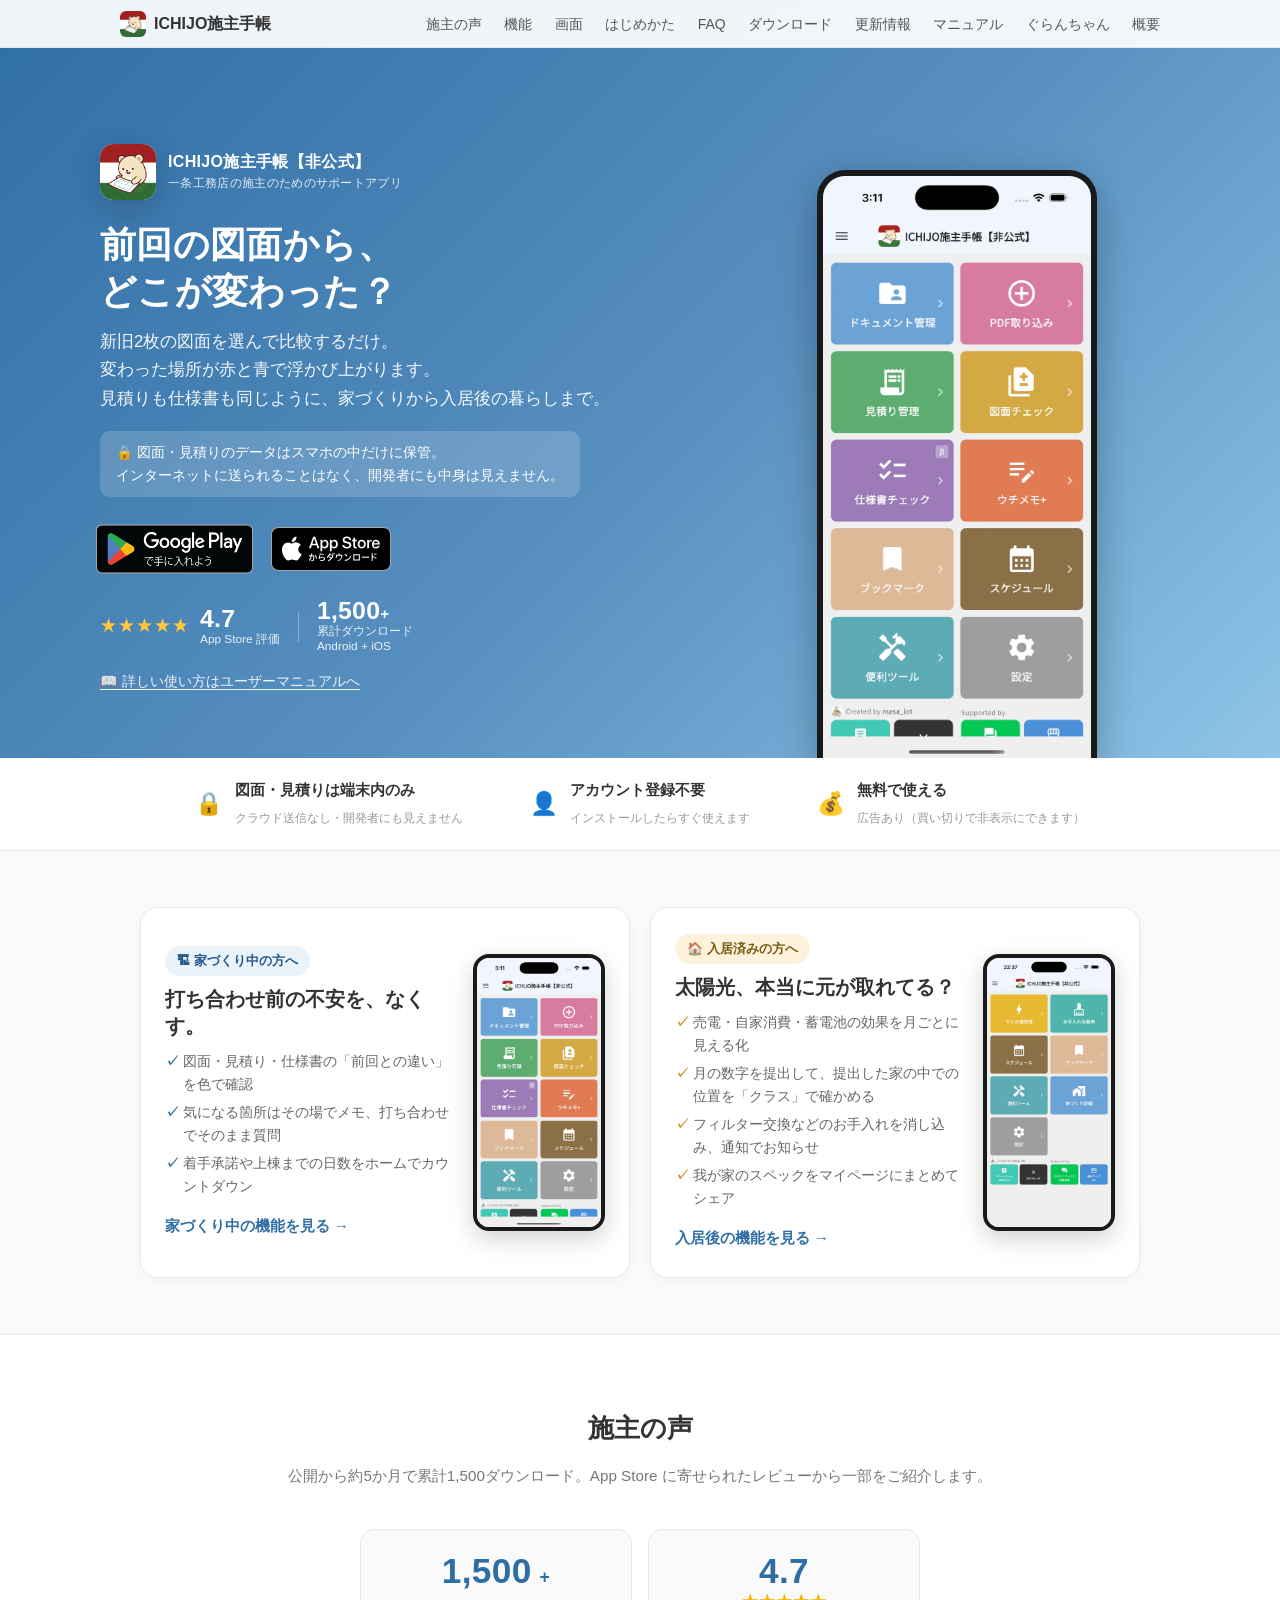
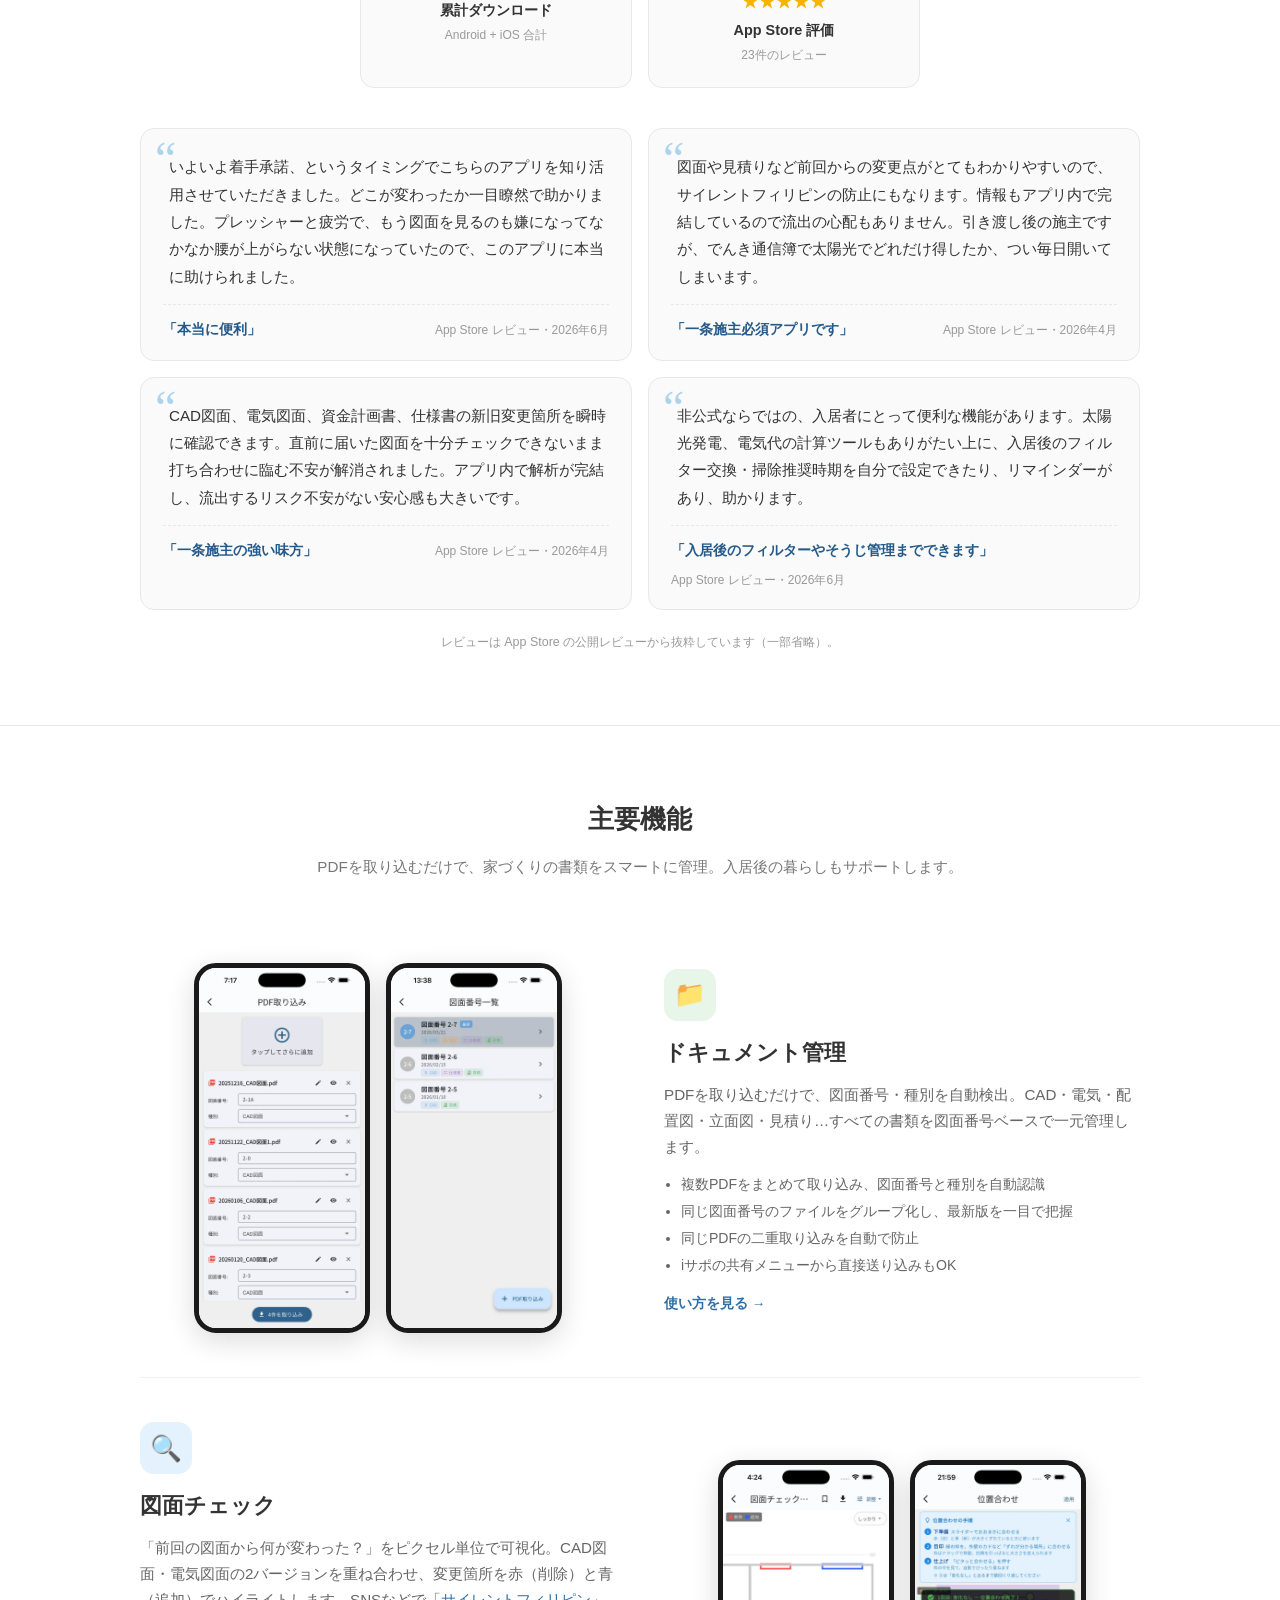
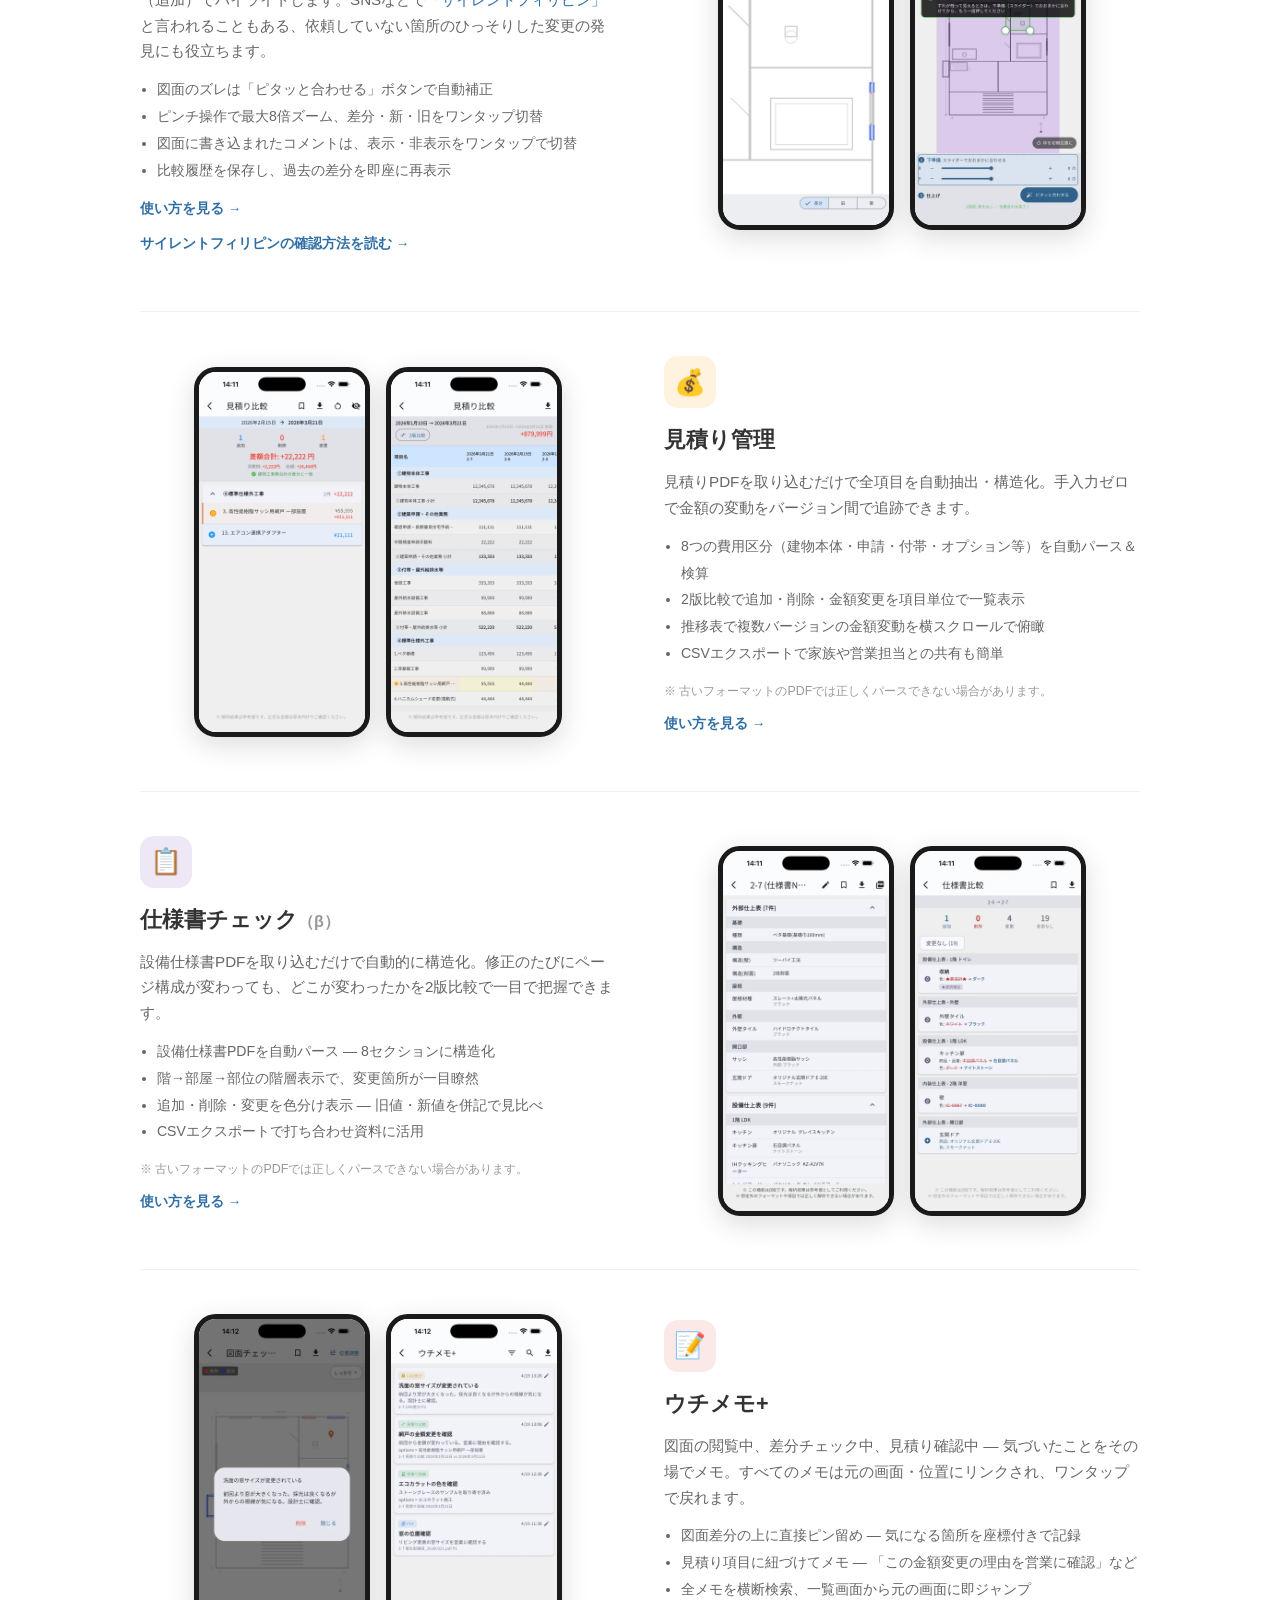
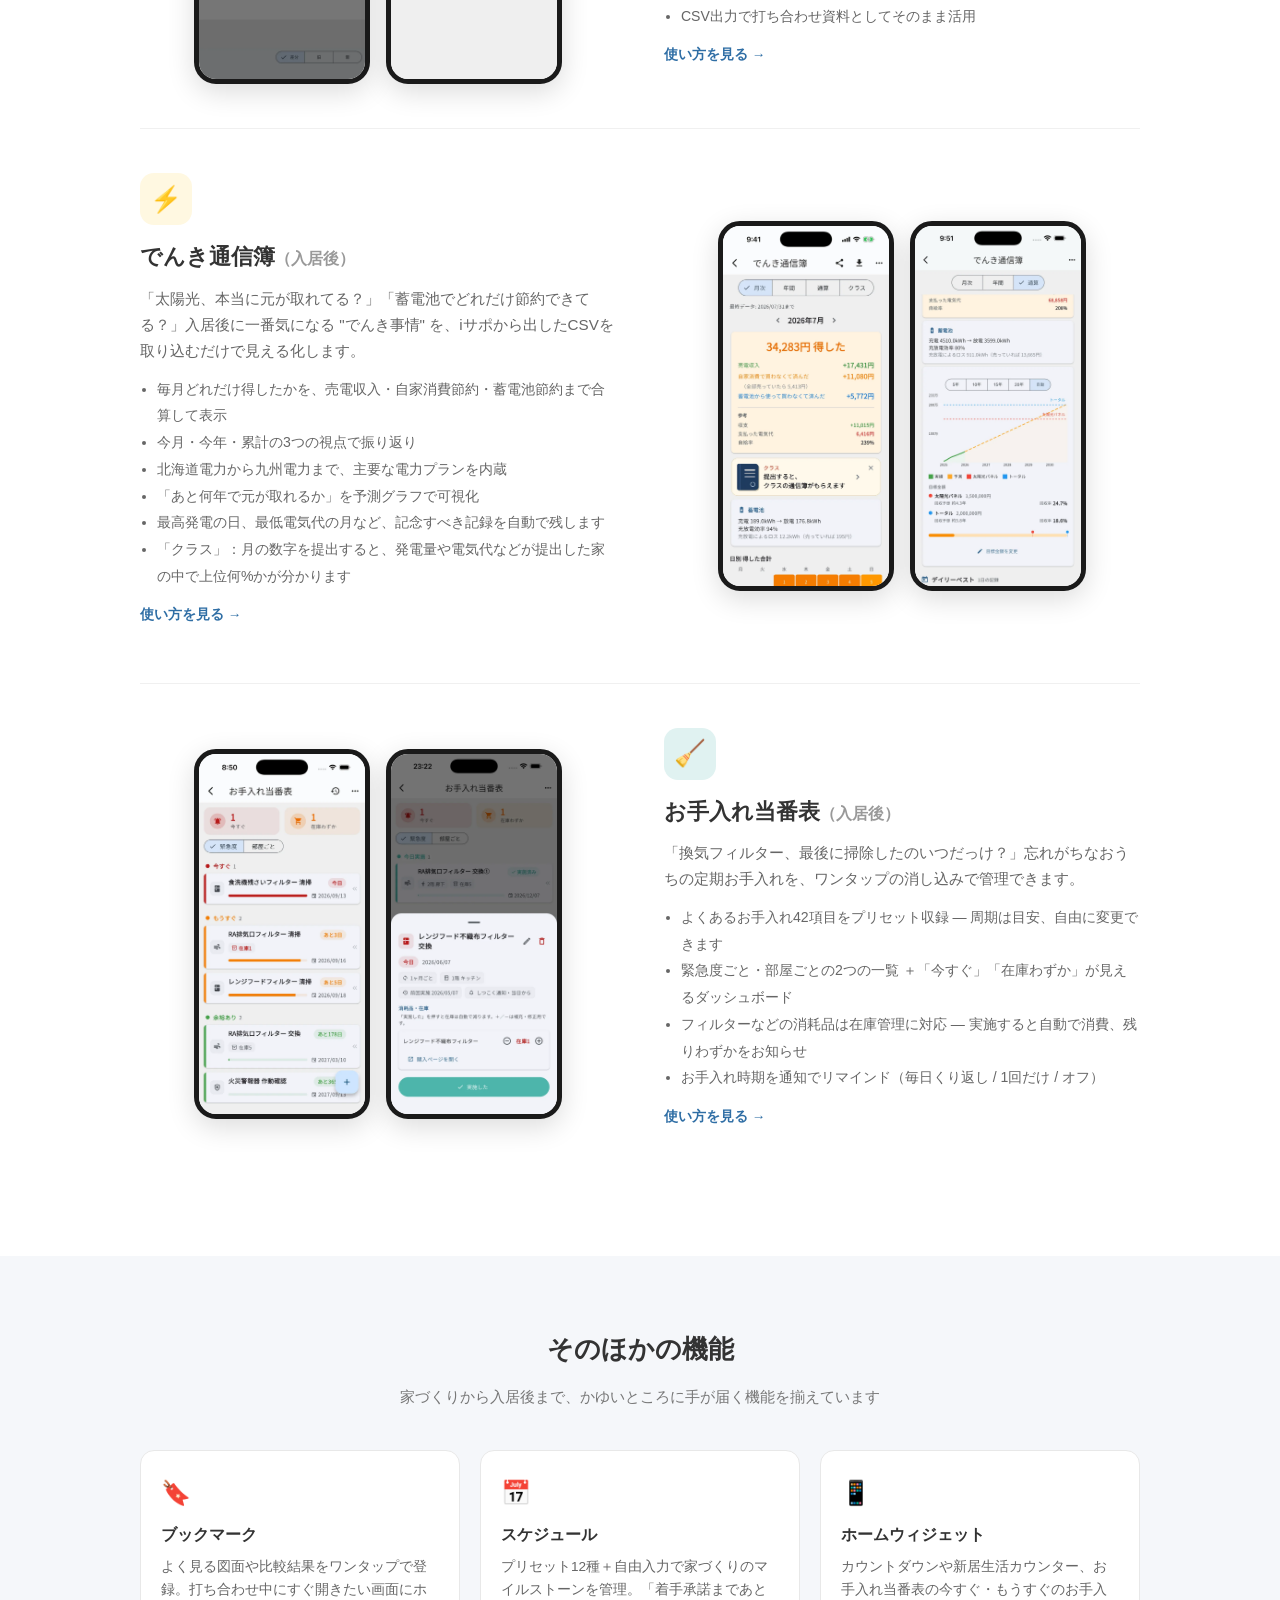
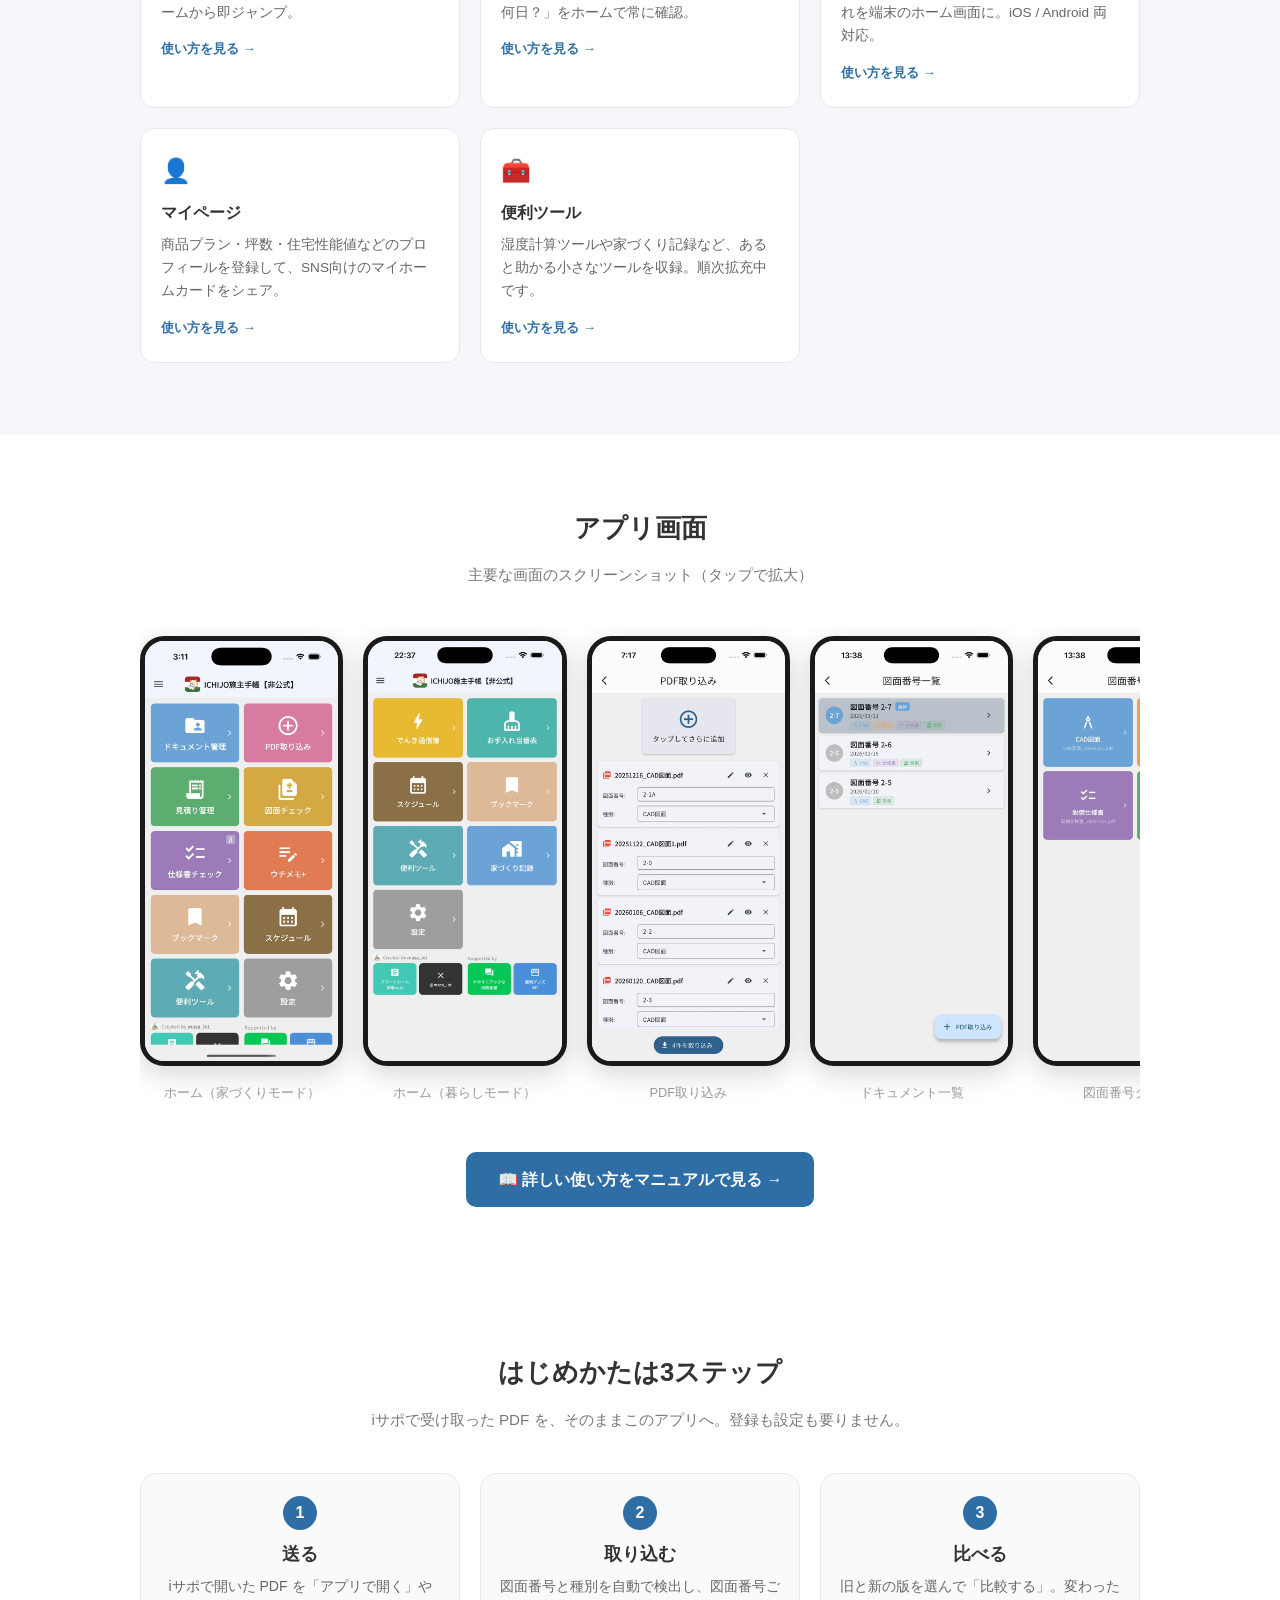
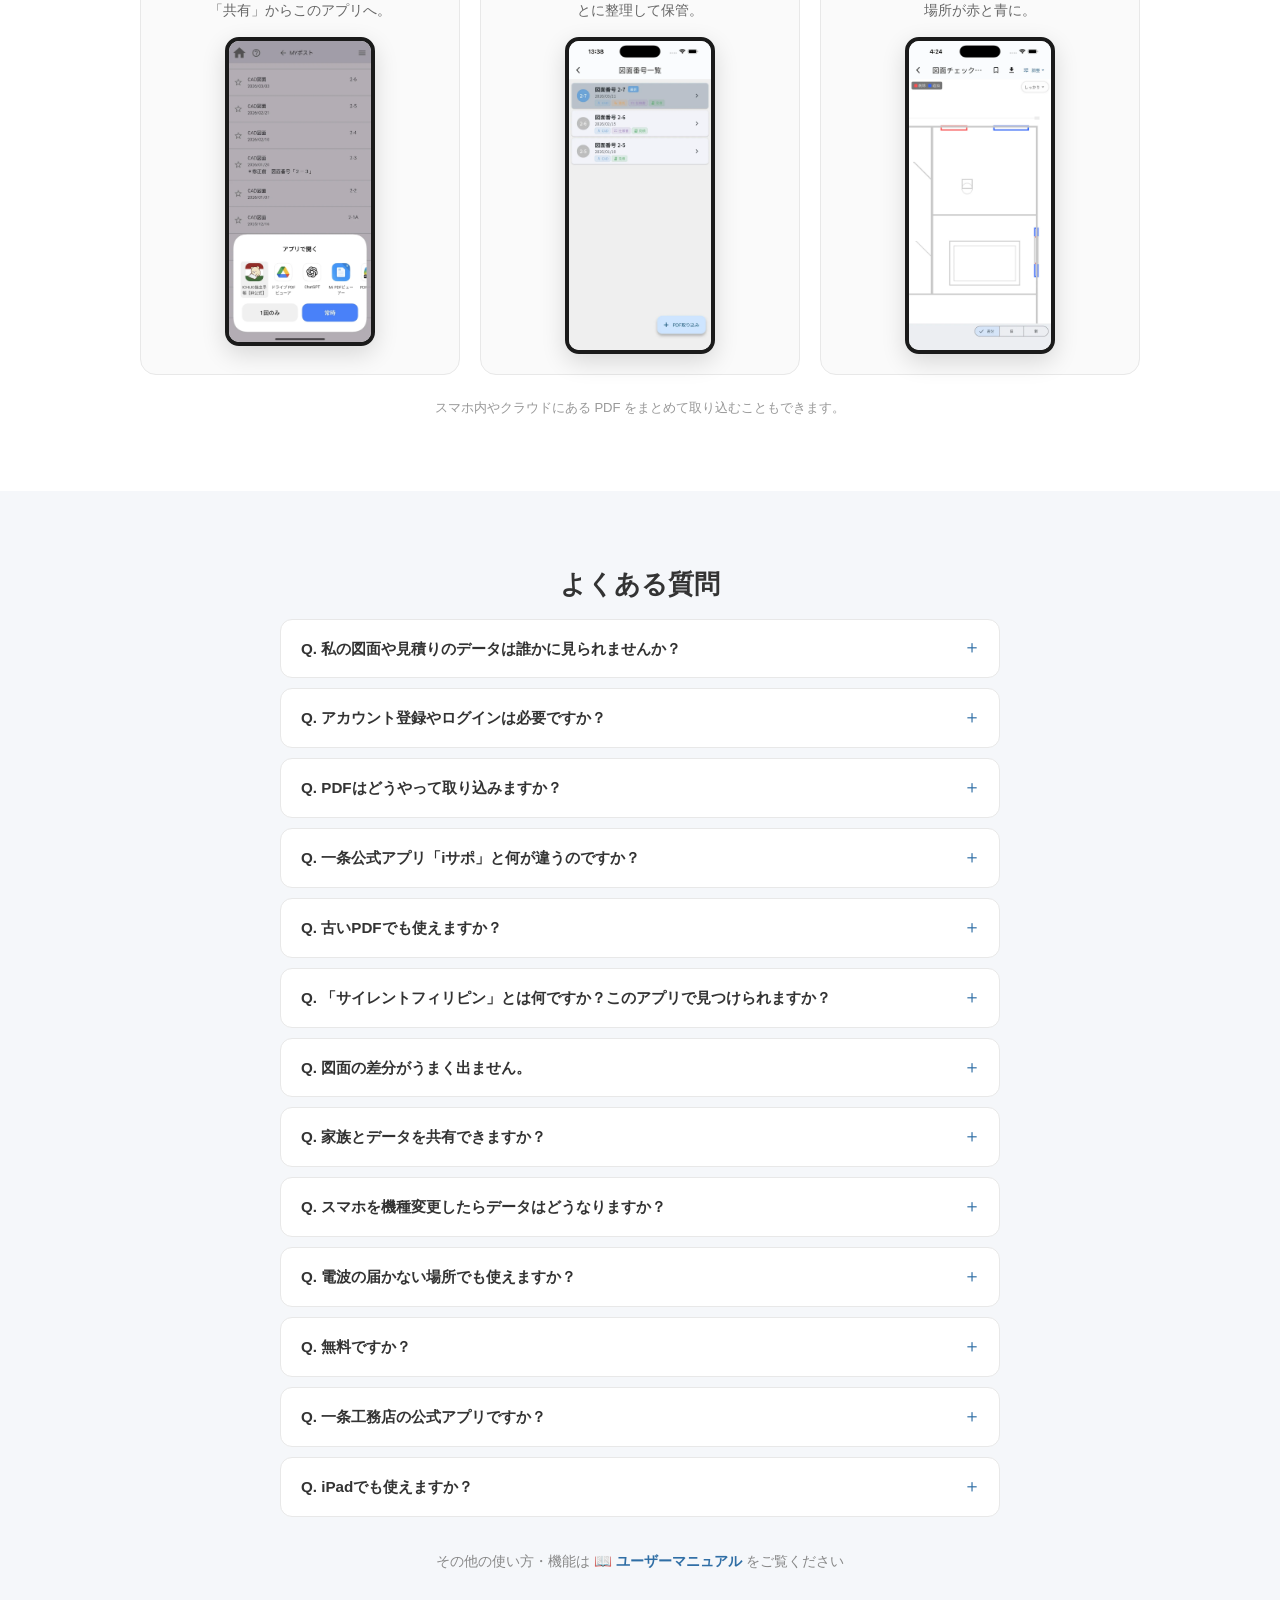
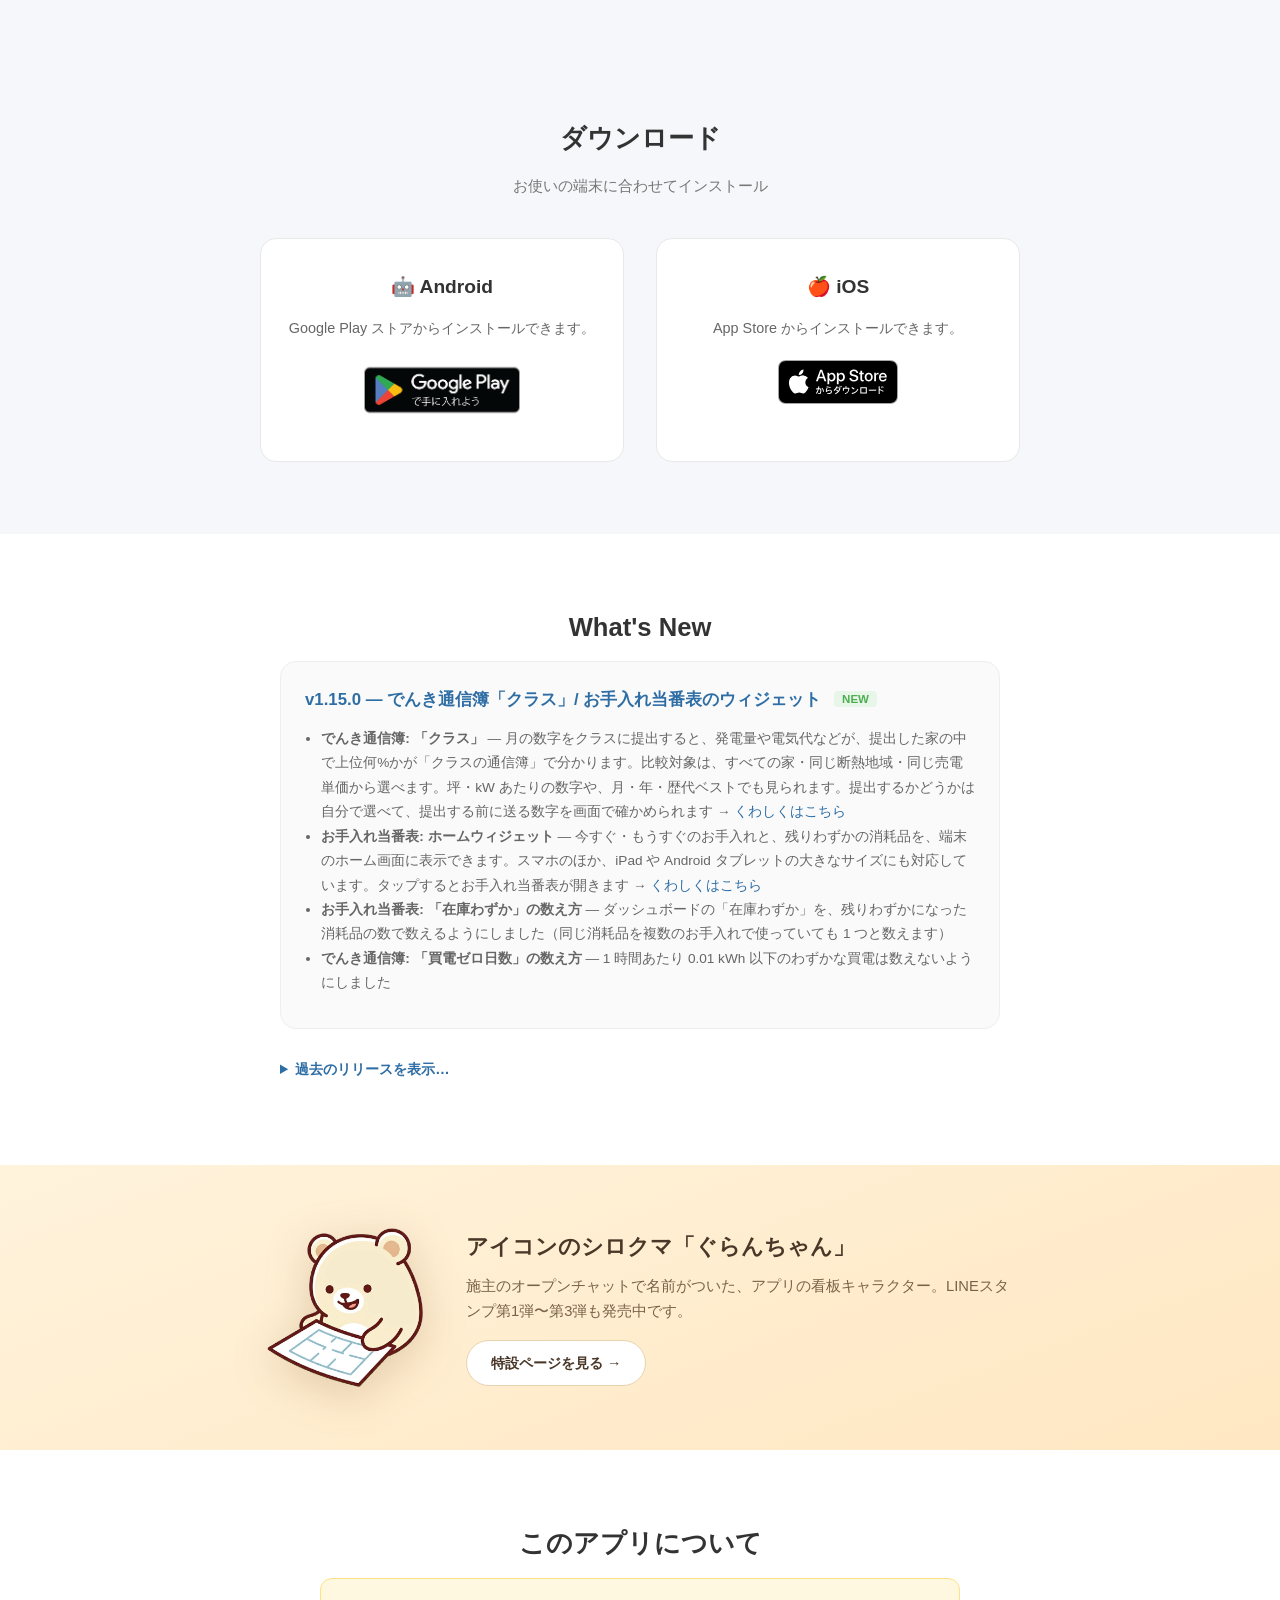
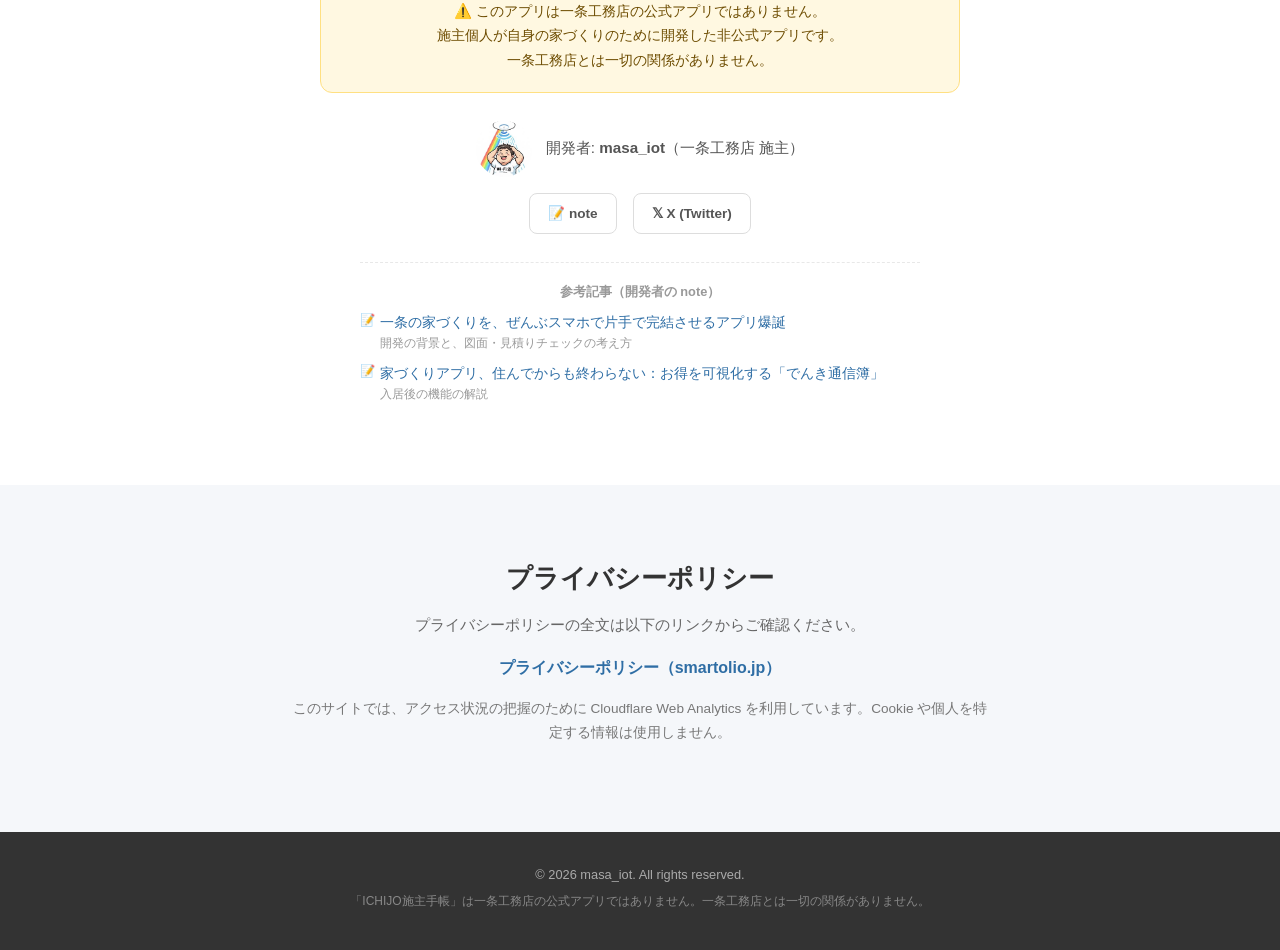
==== commit 8426ab6b: "docs: クラスの節を組み直し、画像 4 枚を撮り直す" ====
--- a/docs/index.html
+++ b/docs/index.html
@@ -1084,7 +1084,7 @@
       <div class="release-card" id="v1-15-0">
         <h3>v1.15.0 — でんき通信簿「クラス」/ お手入れ当番表のウィジェット <span class="tag-new">NEW</span></h3>
         <ul>
-          <li><strong>でんき通信簿: 「クラス」</strong> — 月の数字をクラスに提出すると、発電量や電気代などが、提出した家の中で上位何%かが「クラスの通信簿」で分かります。すべての家・同じ断熱地域・同じ売電単価の家と比べたり、坪・kW あたりで比べたり、月・年・歴代ベストで見たりできます。提出するかどうかは自分で選べて、提出する前に送る数字を画面で確かめられます → <a href="manual.html#electricity-class">くわしくはこちら</a></li>
+          <li><strong>でんき通信簿: 「クラス」</strong> — 月の数字をクラスに提出すると、発電量や電気代などが、提出した家の中で上位何%かが「クラスの通信簿」で分かります。比較対象は、すべての家・同じ断熱地域・同じ売電単価から選べます。坪・kW あたりの数字や、月・年・歴代ベストでも見られます。提出するかどうかは自分で選べて、提出する前に送る数字を画面で確かめられます → <a href="manual.html#electricity-class">くわしくはこちら</a></li>
           <li><strong>お手入れ当番表: ホームウィジェット</strong> — 今すぐ・もうすぐのお手入れと、残りわずかの消耗品を、端末のホーム画面に表示できます。スマホのほか、iPad や Android タブレットの大きなサイズにも対応しています。タップするとお手入れ当番表が開きます → <a href="manual.html#widget-maintenance">くわしくはこちら</a></li>
           <li><strong>お手入れ当番表: 「在庫わずか」の数え方</strong> — ダッシュボードの「在庫わずか」を、残りわずかになった消耗品の数で数えるようにしました（同じ消耗品を複数のお手入れで使っていても 1 つと数えます）</li>
           <li><strong>でんき通信簿: 「買電ゼロ日数」の数え方</strong> — 1 時間あたり 0.01 kWh 以下のわずかな買電は数えないようにしました</li>
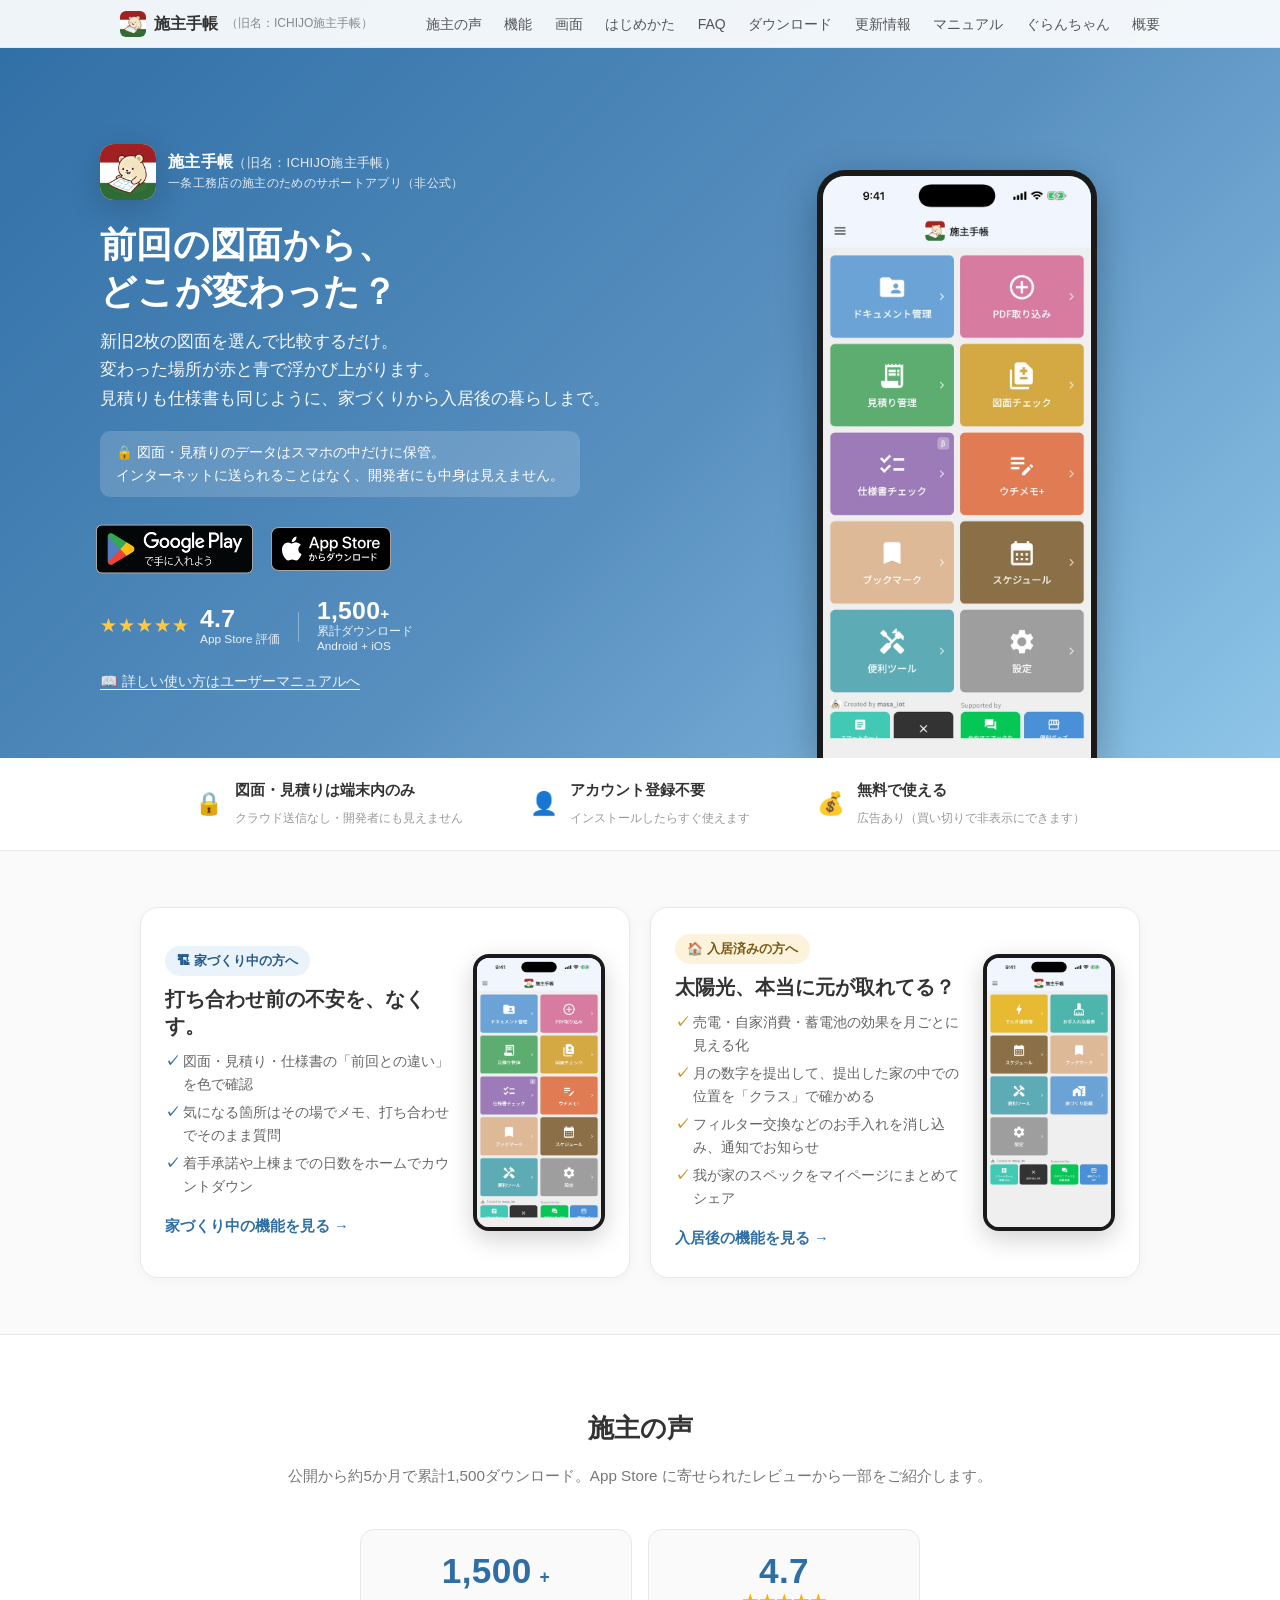
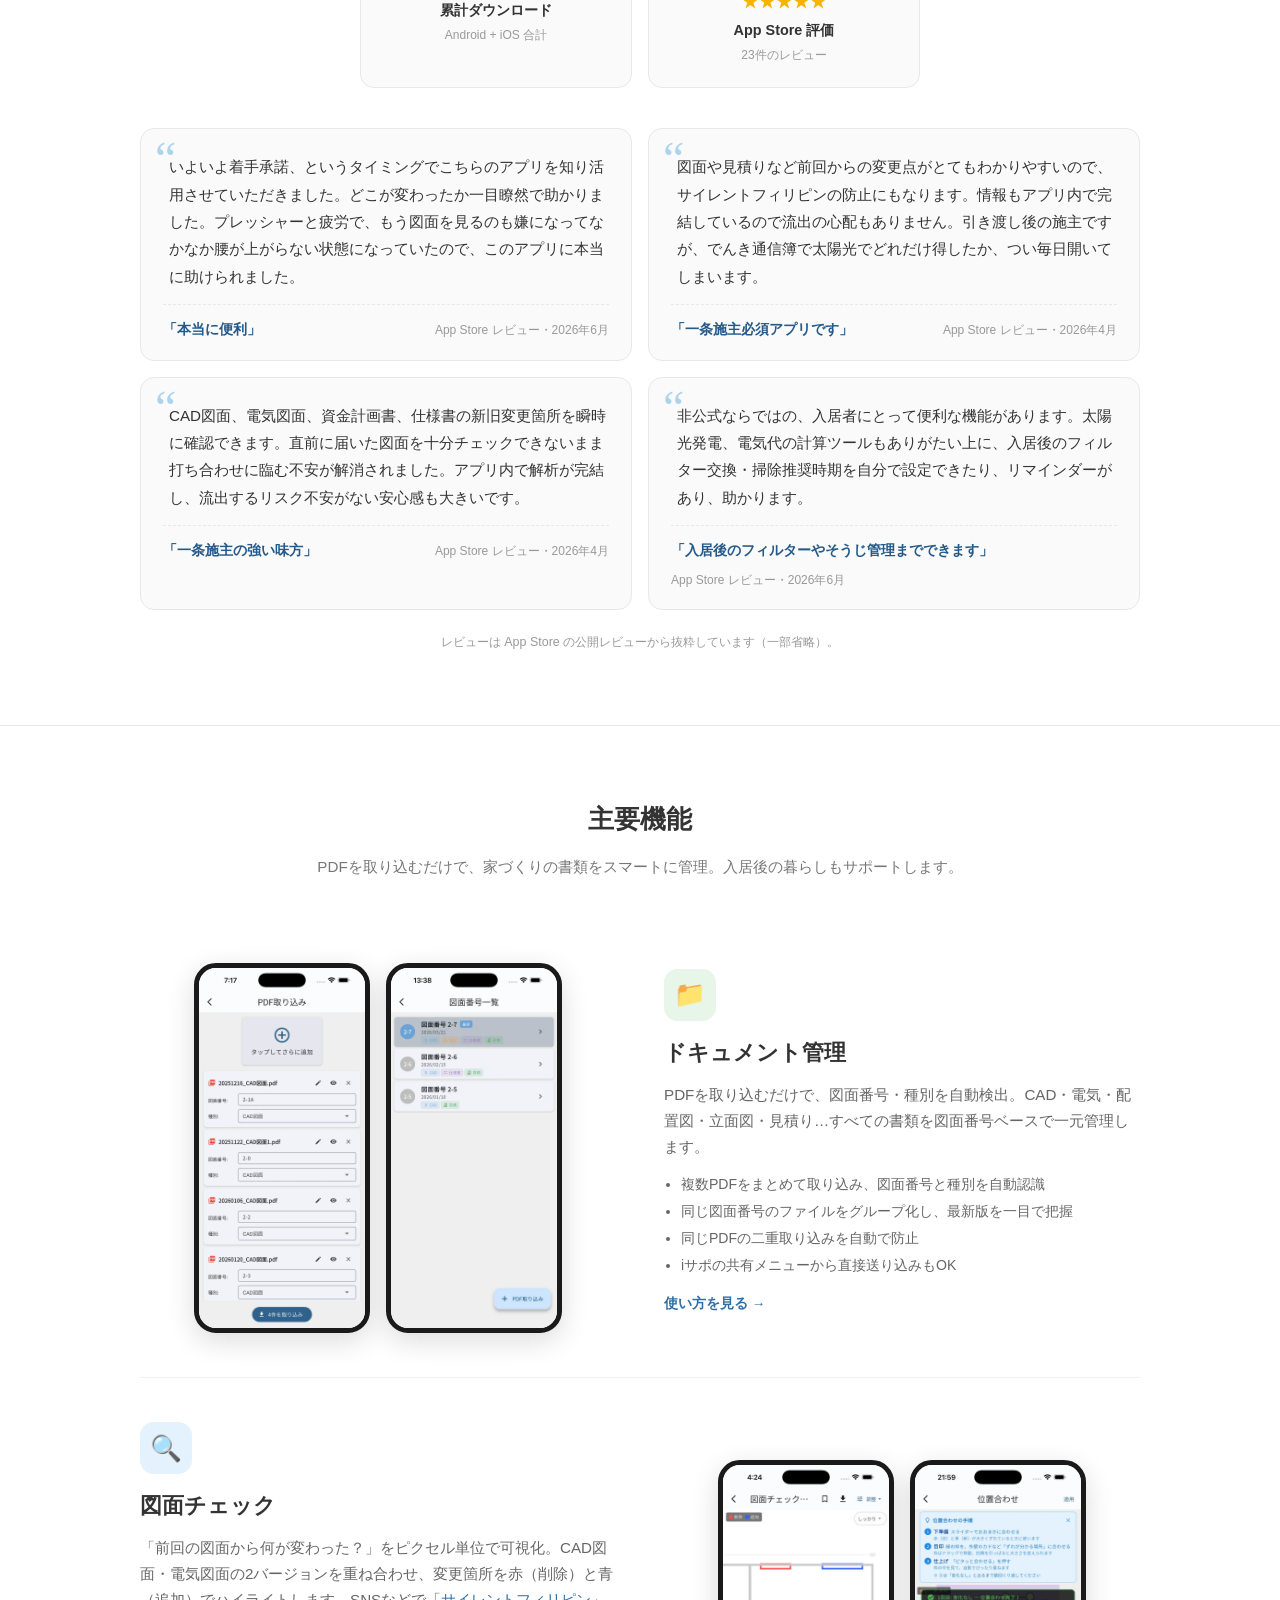
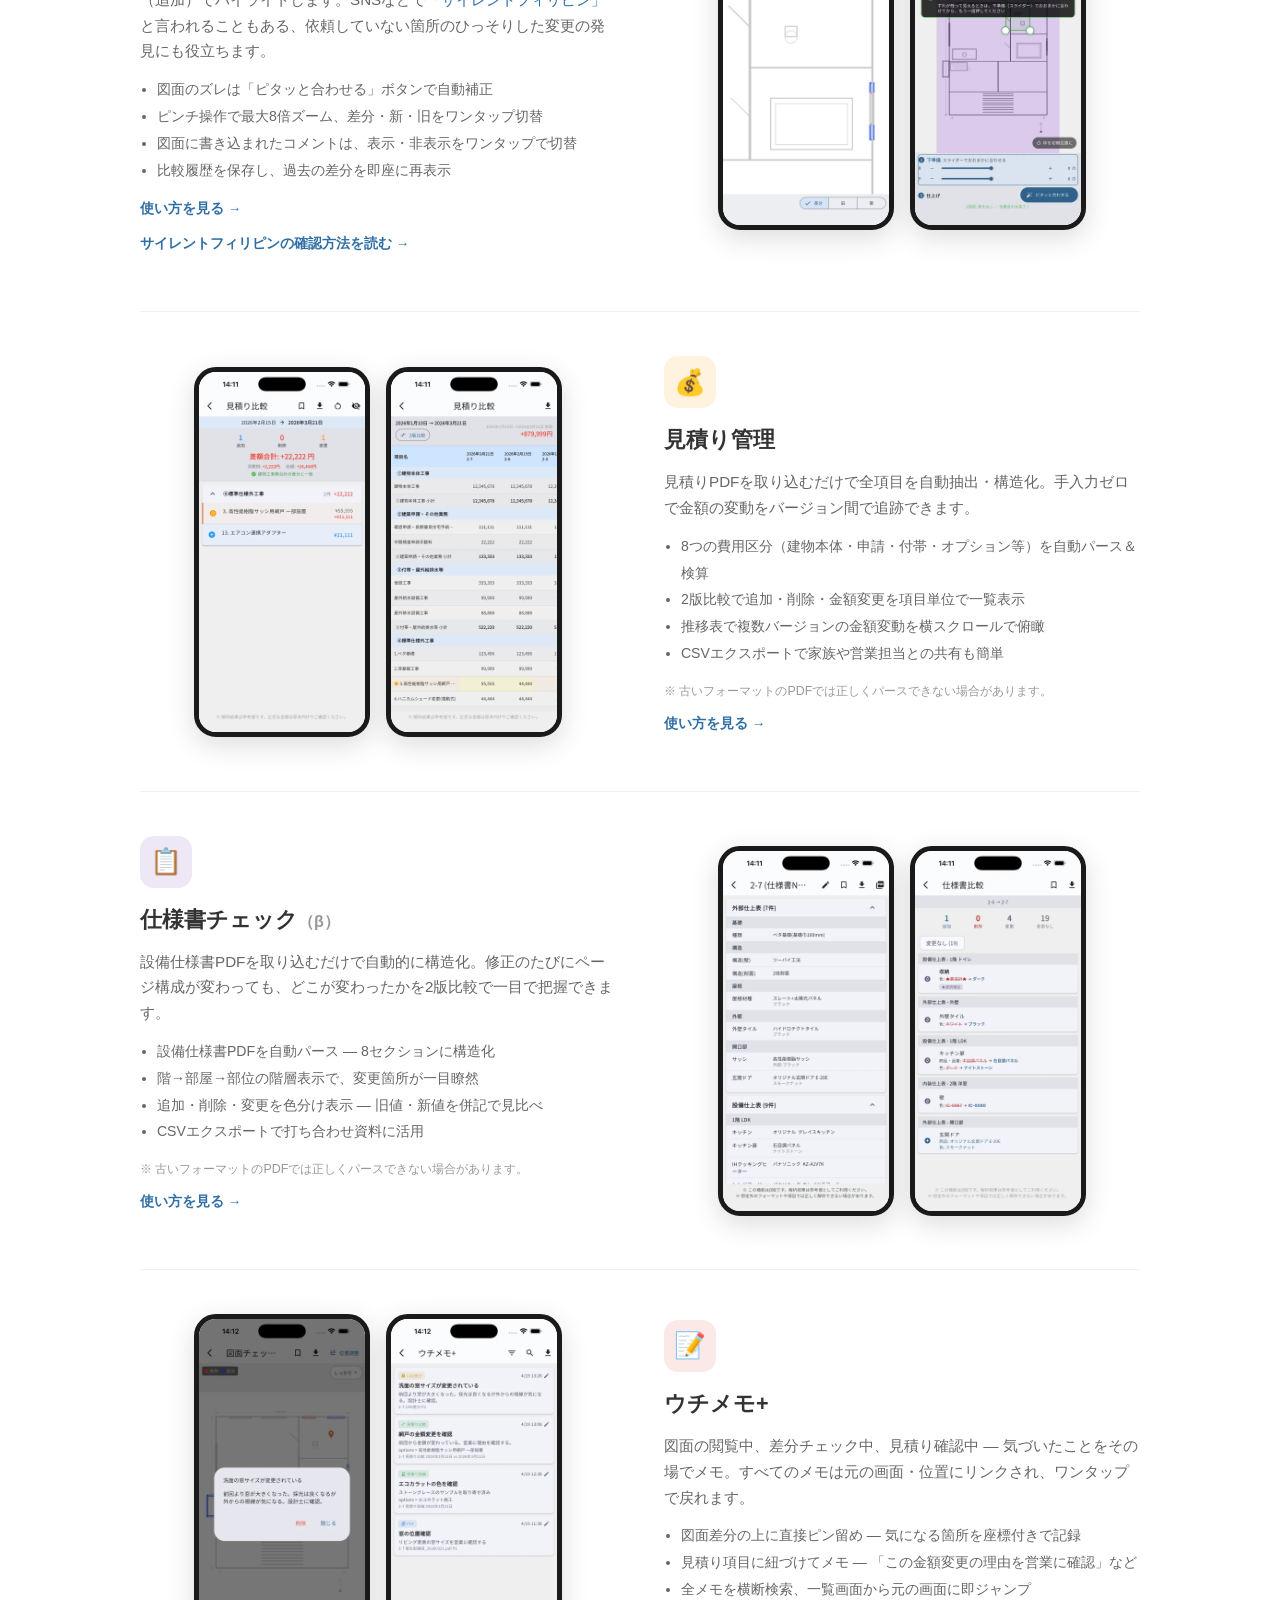
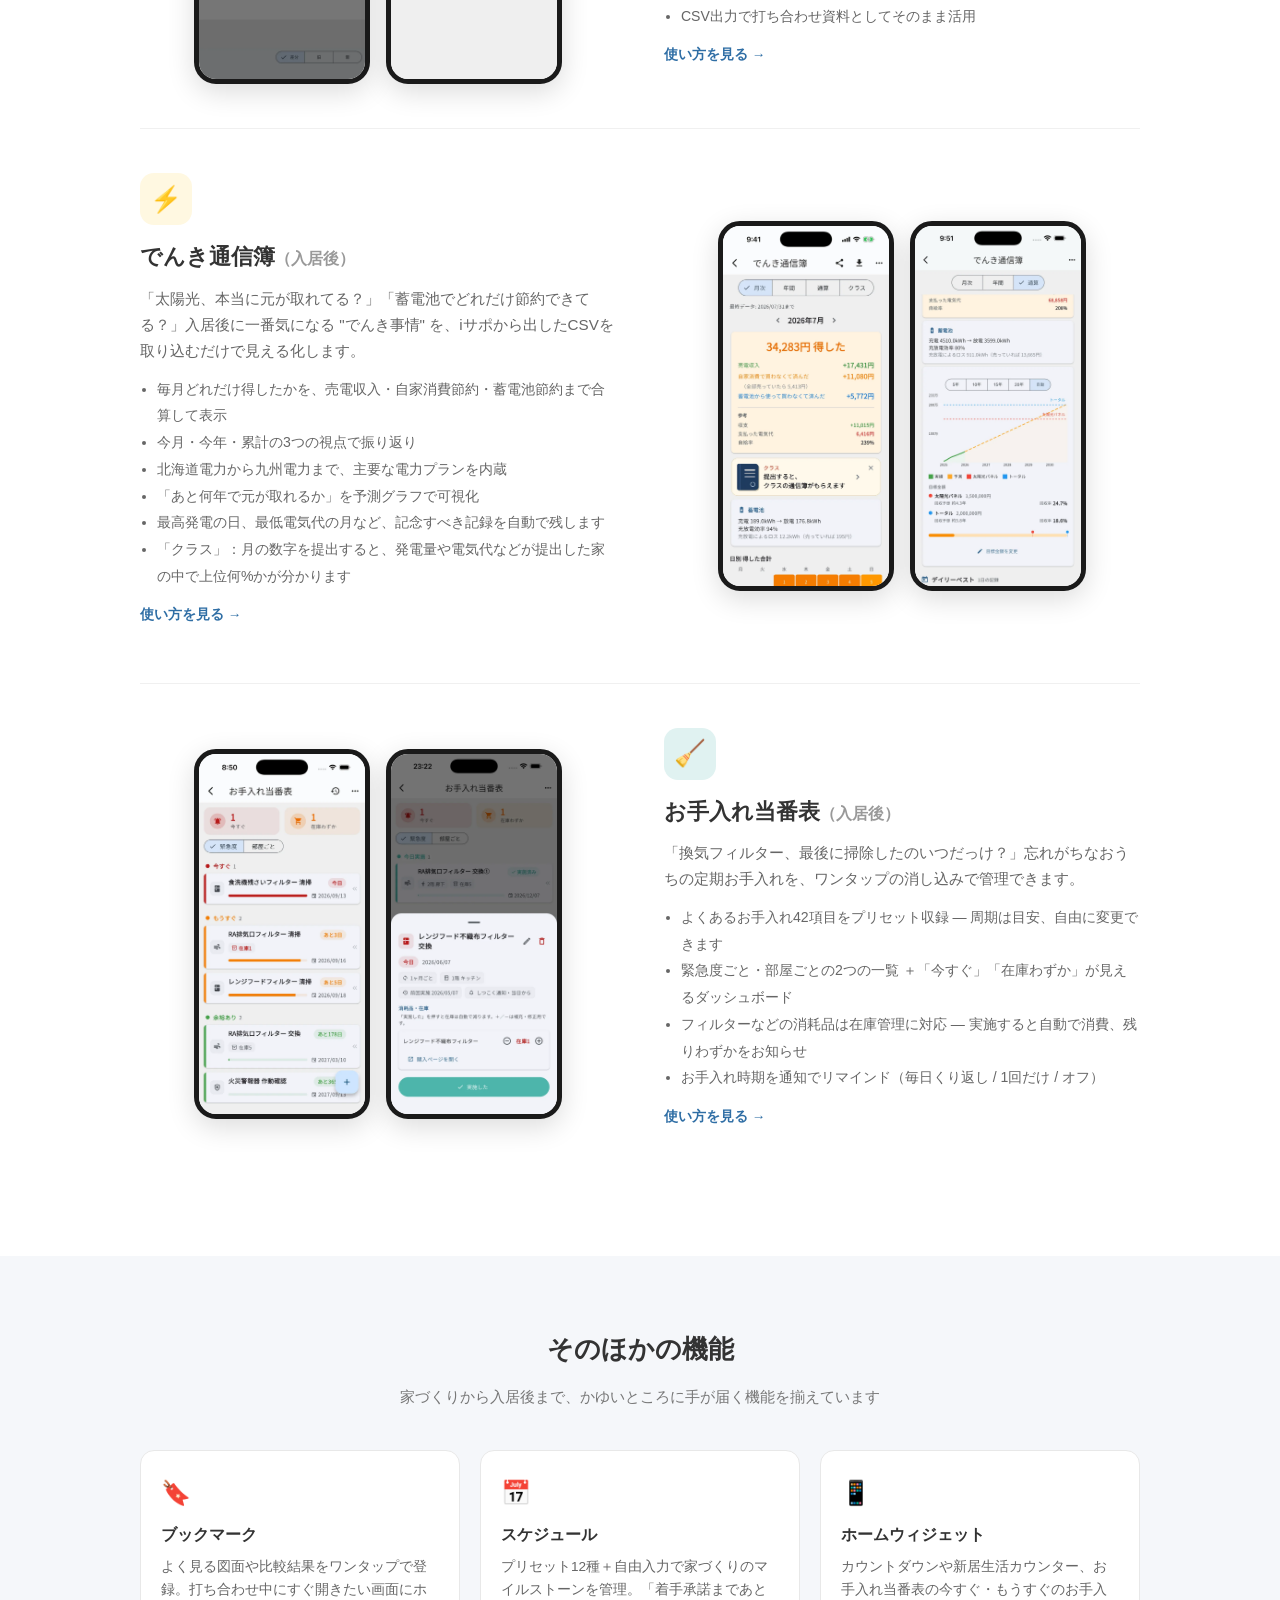
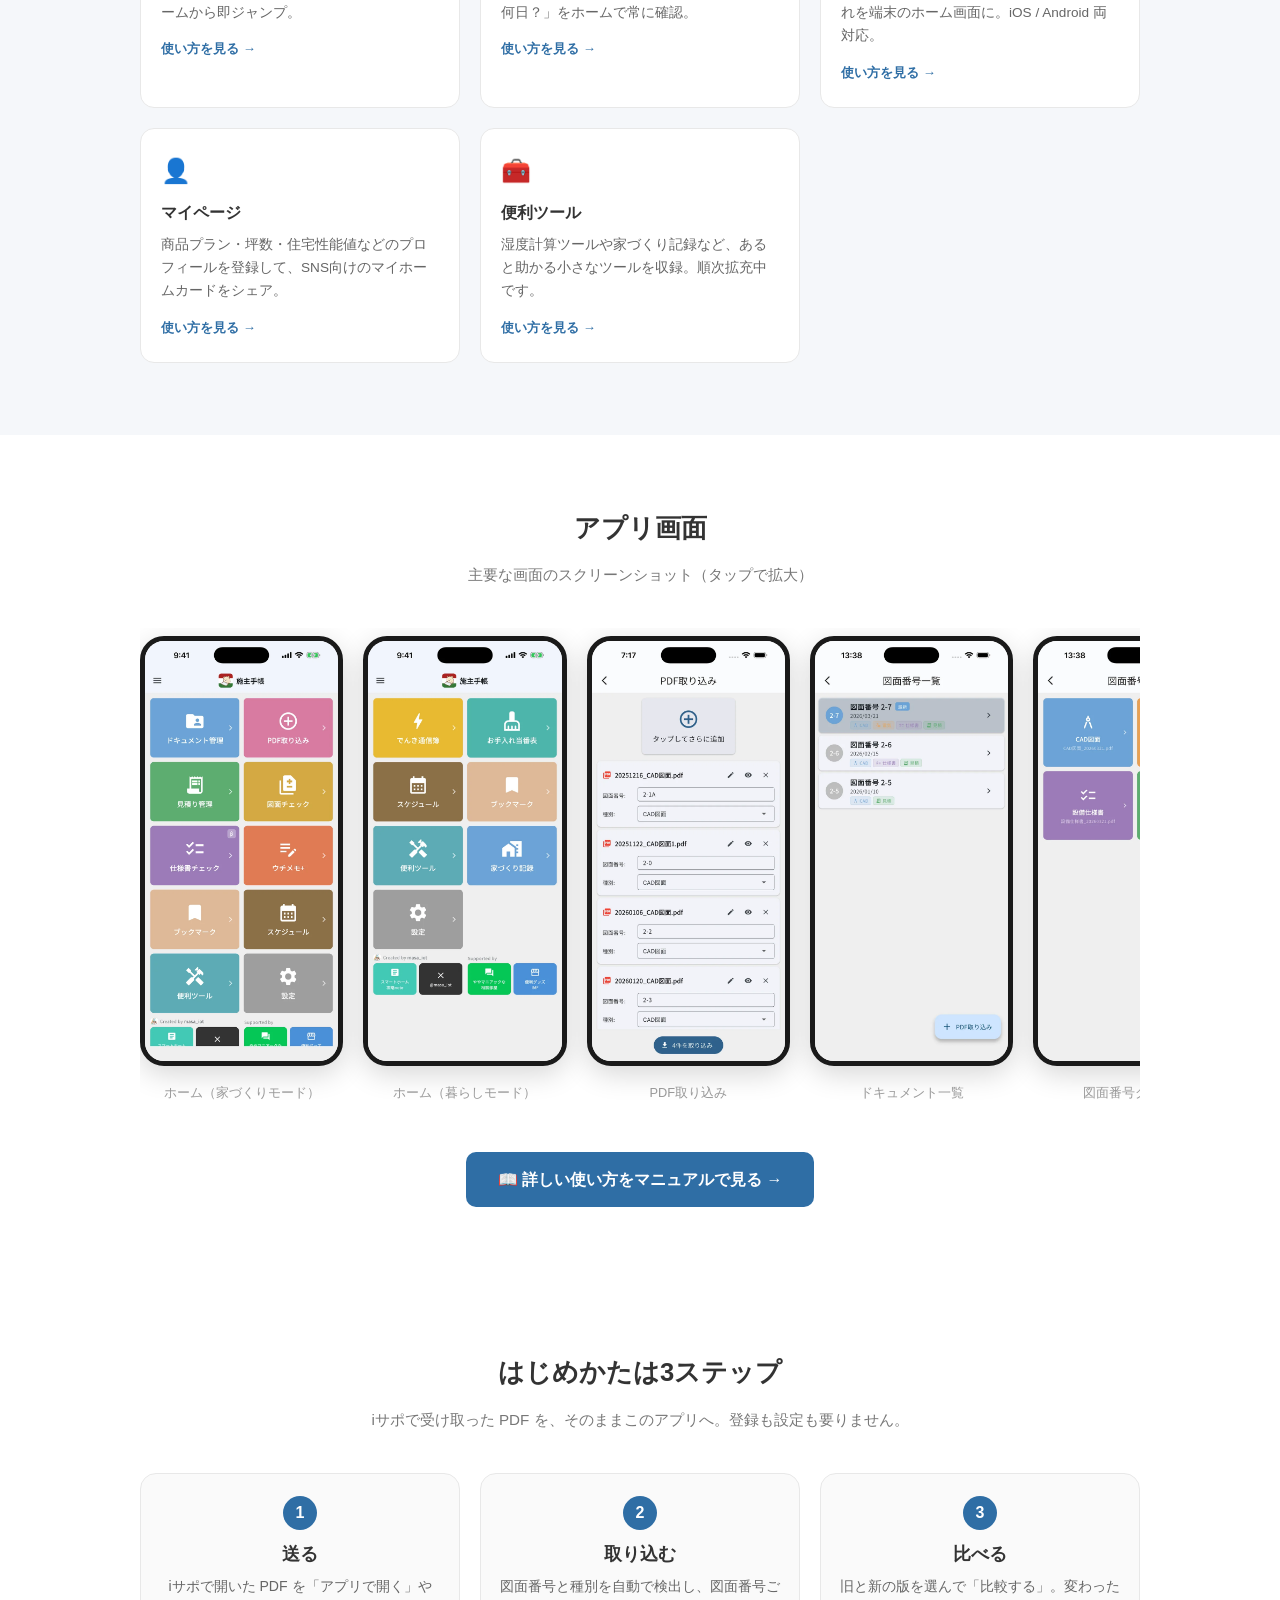
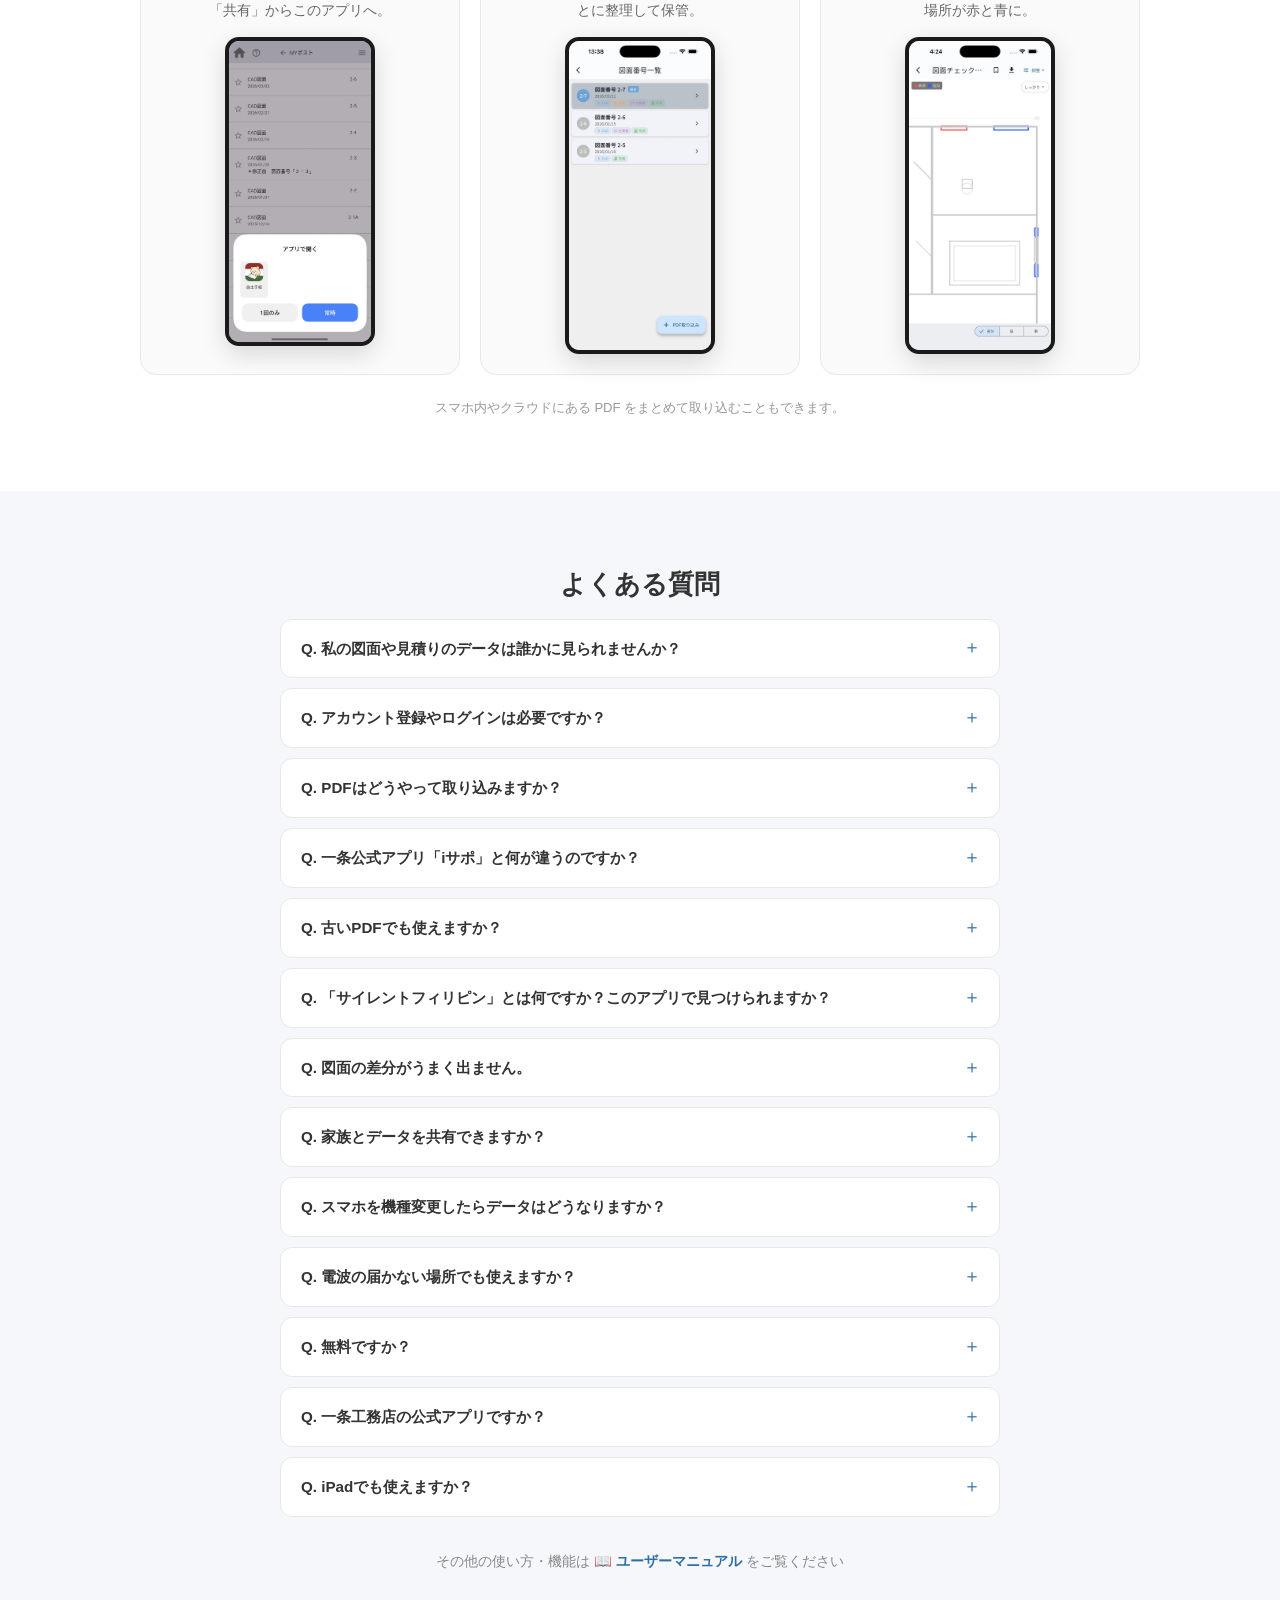
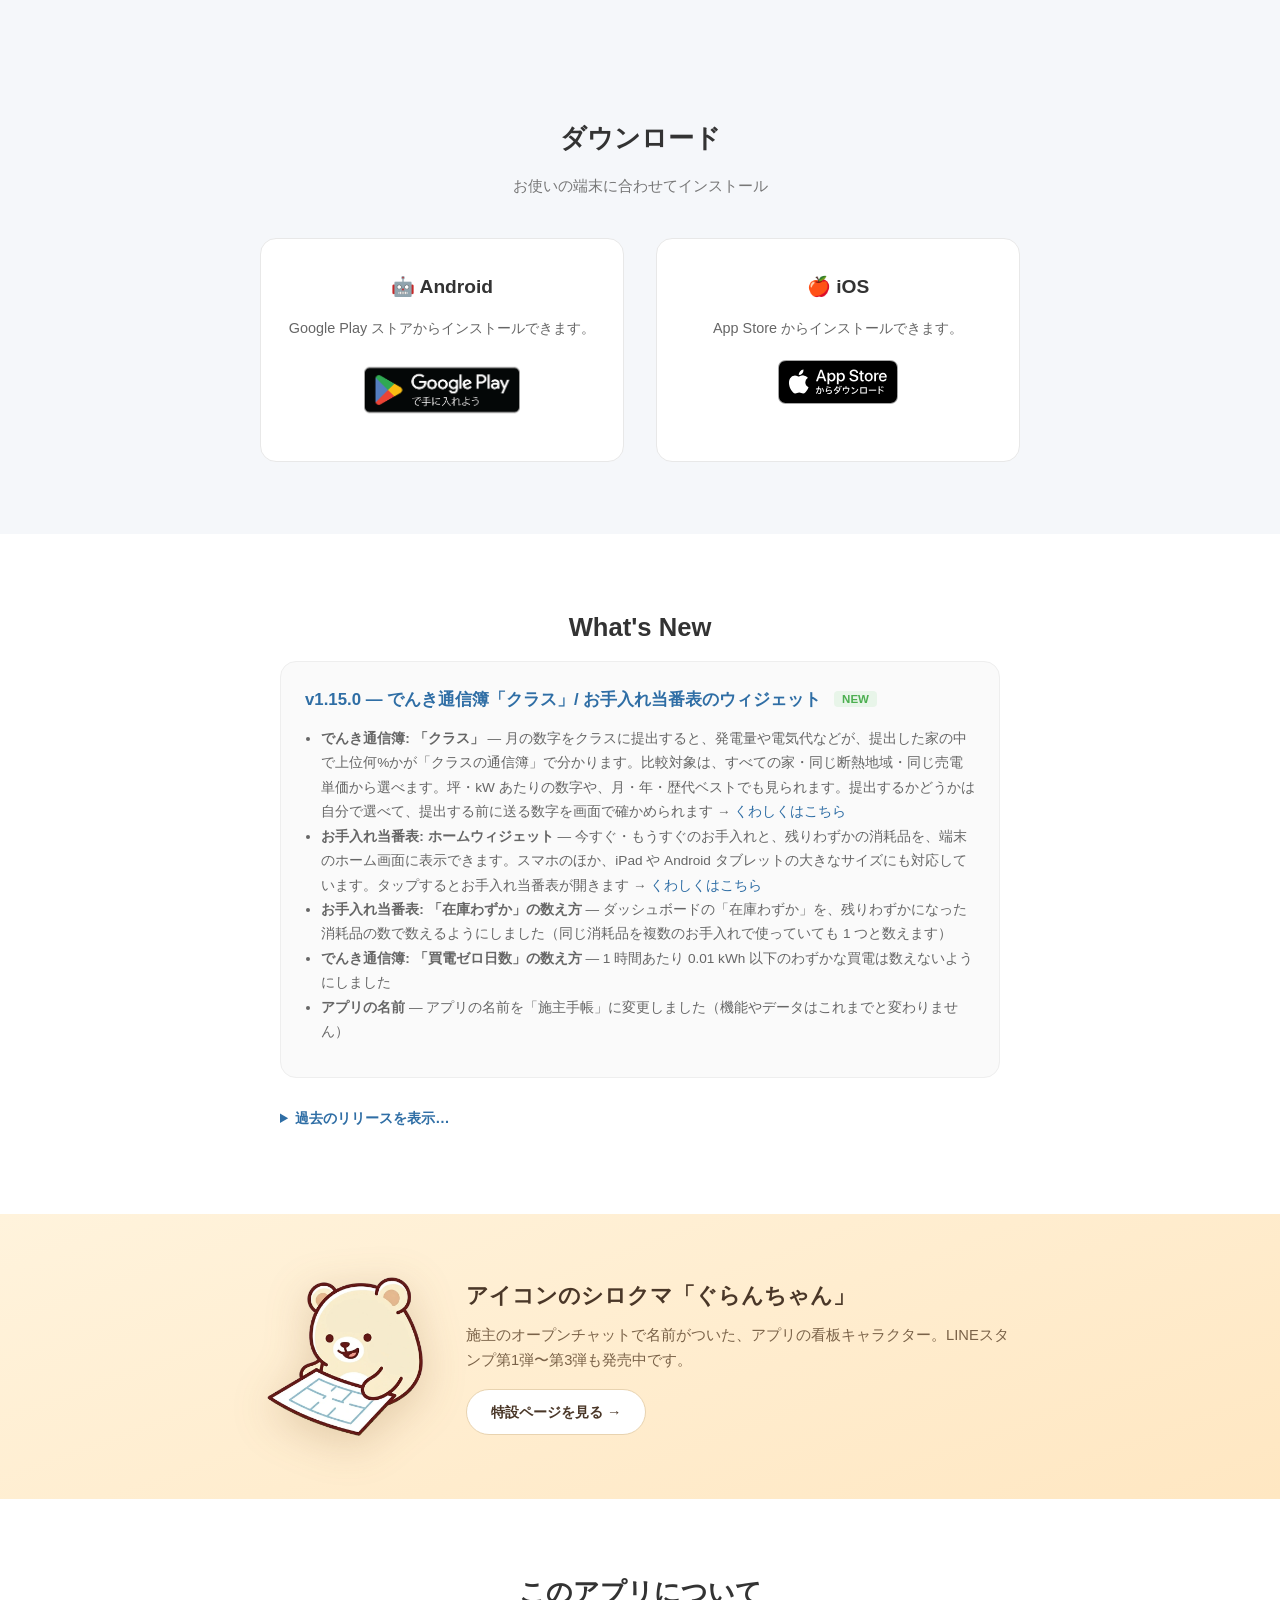
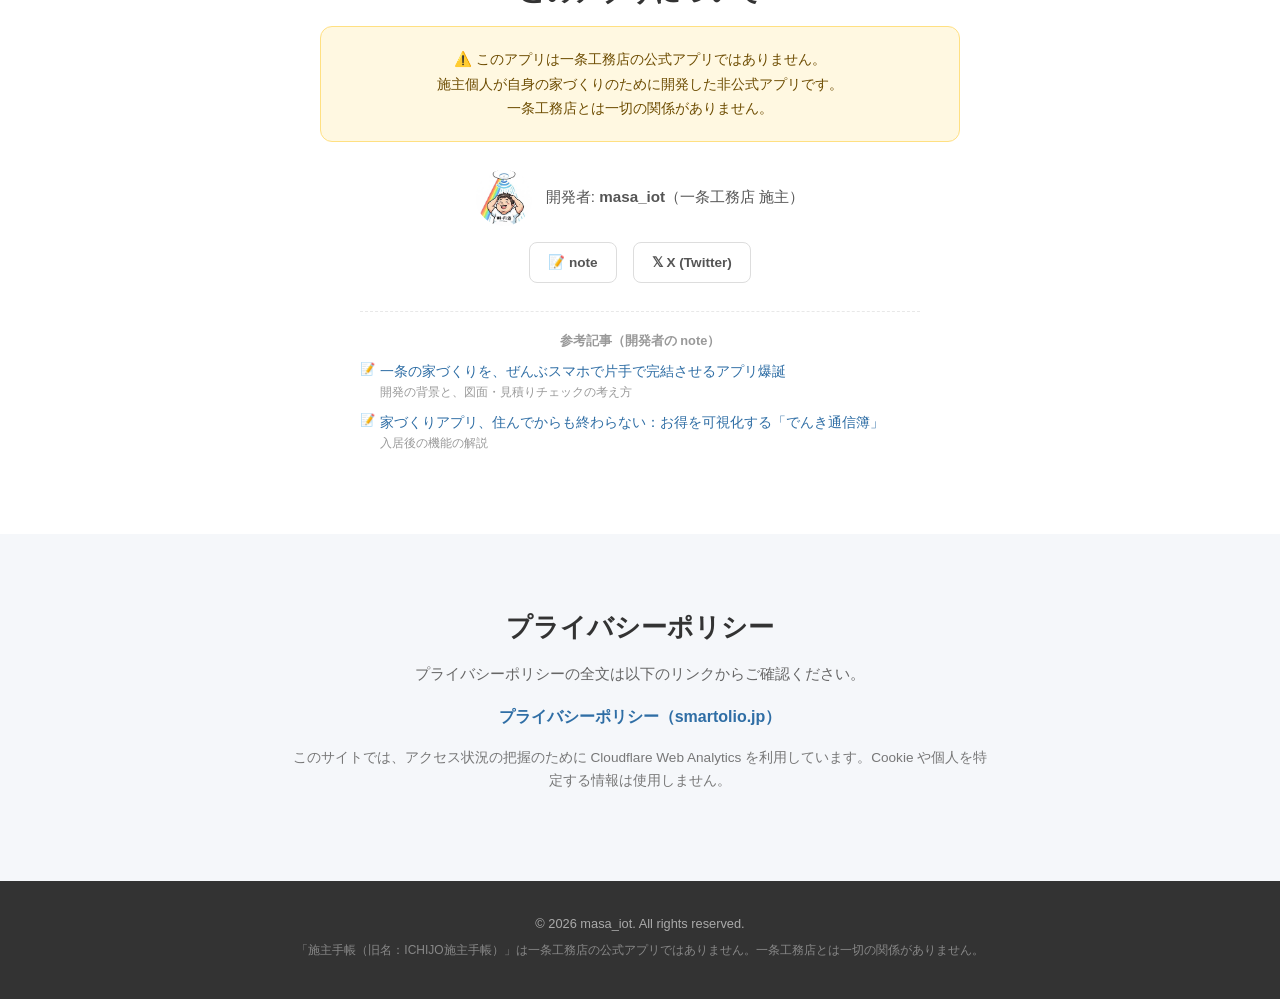
==== commit f98134fc: "docs: アプリ名を「施主手帳」に変更" ====
--- a/docs/index.html
+++ b/docs/index.html
@@ -3,7 +3,7 @@
 <head>
 <meta charset="UTF-8">
 <meta name="viewport" content="width=device-width, initial-scale=1.0">
-<title>ICHIJO施主手帳【非公式】- 一条工務店の施主のための家づくり・暮らしサポートアプリ</title>
+<title>施主手帳（旧名：ICHIJO施主手帳） - 一条工務店の施主のための家づくり・暮らしサポートアプリ</title>
 <meta name="description" content="一条工務店の施主のための非公式アプリ。図面チェック（CAD差分）・見積り比較・仕様書チェックから、でんき通信簿・お手入れ当番表まで。家づくりも入居後の暮らしもサポート。図面・見積りのデータは端末内保存で安心。">
 <link rel="canonical" href="https://ichijo-unofficial.smartolio.jp/">
 <meta name="theme-color" content="#2F6EA5">
@@ -14,9 +14,9 @@
 <!-- OGP -->
 <meta property="og:type" content="website">
 <meta property="og:url" content="https://ichijo-unofficial.smartolio.jp/">
-<meta property="og:site_name" content="ICHIJO施主手帳【非公式】">
-<meta property="og:title" content="ICHIJO施主手帳【非公式】- 一条工務店の施主のための家づくり・暮らしサポートアプリ">
-<meta property="og:description" content="家づくりも、入居後の暮らしも。図面チェック・見積り比較・でんき通信簿・お手入れ当番表など、一条施主のためのサポートアプリ。端末内保存・登録不要・基本無料。">
+<meta property="og:site_name" content="施主手帳">
+<meta property="og:title" content="施主手帳（旧名：ICHIJO施主手帳） - 一条工務店の施主のための家づくり・暮らしサポートアプリ">
+<meta property="og:description" content="家づくりも、入居後の暮らしも。図面チェック・見積り比較・でんき通信簿・お手入れ当番表など、一条施主のためのサポートアプリ（非公式）。端末内保存・登録不要・基本無料。">
 <meta property="og:image" content="https://ichijo-unofficial.smartolio.jp/images/ogp_v2.jpg">
 <meta property="og:image:width" content="1200">
 <meta property="og:image:height" content="630">
@@ -26,8 +26,18 @@
 <script type="application/ld+json">
 {
   "@context": "https://schema.org",
+  "@type": "WebSite",
+  "name": "施主手帳",
+  "alternateName": "施主手帳 - 建てる前も、住んでからも",
+  "url": "https://ichijo-unofficial.smartolio.jp/"
+}
+</script>
+<script type="application/ld+json">
+{
+  "@context": "https://schema.org",
   "@type": "MobileApplication",
-  "name": "ICHIJO施主手帳【非公式】",
+  "name": "施主手帳",
+  "alternateName": "ICHIJO施主手帳【非公式】",
   "operatingSystem": "Android, iOS",
   "applicationCategory": "LifestyleApplication",
   "description": "一条工務店の施主のための非公式アプリ。図面チェック（CAD差分）・見積り比較・仕様書チェックから、でんき通信簿・お手入れ当番表まで、家づくりも入居後の暮らしもサポート。",
@@ -94,6 +104,7 @@
     display:flex;align-items:center;gap:8px;
   }
   .header-logo img{width:26px;height:26px;border-radius:6px}
+  .header-logo .old-name{font-size:.75rem;font-weight:500;color:#888}
   .header-nav a{margin-left:18px;font-size:.875rem;color:#555}
   .header-nav a:hover{color:var(--brand);text-decoration:none}
 
@@ -111,6 +122,7 @@
   .hero-brand{display:flex;align-items:center;gap:12px;margin-bottom:22px}
   .brand-name{font-size:1rem;font-weight:700;line-height:1.3;letter-spacing:.02em}
   .brand-name small{display:block;font-size:.78rem;font-weight:400;opacity:.85;margin-top:2px}
+  .brand-name .old-name{font-size:.8em;font-weight:500;opacity:.85}
   .hero-icon{
     width:56px;height:56px;border-radius:14px;flex:0 0 auto;
     background:#fff;overflow:hidden;
@@ -534,6 +546,7 @@
     .hero-icon{width:44px;height:44px;border-radius:11px}
     .brand-name{font-size:.9rem}
     .brand-name small{font-size:.72rem}
+    .header-logo .old-name{display:none}
     .hero .privacy-note br{display:none}
     section{padding:56px 16px}
     .trust-inner{grid-template-columns:1fr;gap:10px;padding:16px 20px}
@@ -552,7 +565,7 @@
   <div class="header-inner">
     <div class="header-logo">
       <img src="images/favicon-32.png" alt="" width="32" height="32">
-      ICHIJO施主手帳
+      施主手帳<small class="old-name">（旧名：ICHIJO施主手帳）</small>
     </div>
     <nav class="header-nav">
       <a href="#voices">施主の声</a>
@@ -591,7 +604,7 @@
         <div class="hero-icon">
           <img src="images/icon.webp" alt="アプリアイコン" width="720" height="720" decoding="async">
         </div>
-        <p class="brand-name">ICHIJO施主手帳【非公式】<small>一条工務店の施主のためのサポートアプリ</small></p>
+        <p class="brand-name">施主手帳<span class="old-name">（旧名：ICHIJO施主手帳）</span><small>一条工務店の施主のためのサポートアプリ（非公式）</small></p>
       </div>
       <h1>前回の図面から、<br>どこが変わった？</h1>
       <p class="tagline">新旧2枚の図面を選んで比較するだけ。<br>変わった場所が赤と青で浮かび上がります。<br>見積りも仕様書も同じように、家づくりから入居後の暮らしまで。</p>
@@ -948,7 +961,7 @@
         <h3>送る</h3>
         <p>iサポで開いた PDF を「アプリで開く」や「共有」からこのアプリへ。</p>
         </div>
-        <img src="images/import_open_with_android.webp" alt="iサポの PDF を「アプリで開く」から ICHIJO施主手帳 に送る画面" width="720" height="1523" loading="lazy" decoding="async">
+        <img src="images/import_open_with_android.webp" alt="iサポの PDF を「アプリで開く」から 施主手帳 に送る画面" width="720" height="1523" loading="lazy" decoding="async">
       </div>
       <div class="step">
         <div class="step-text">
@@ -1088,6 +1101,7 @@
           <li><strong>お手入れ当番表: ホームウィジェット</strong> — 今すぐ・もうすぐのお手入れと、残りわずかの消耗品を、端末のホーム画面に表示できます。スマホのほか、iPad や Android タブレットの大きなサイズにも対応しています。タップするとお手入れ当番表が開きます → <a href="manual.html#widget-maintenance">くわしくはこちら</a></li>
           <li><strong>お手入れ当番表: 「在庫わずか」の数え方</strong> — ダッシュボードの「在庫わずか」を、残りわずかになった消耗品の数で数えるようにしました（同じ消耗品を複数のお手入れで使っていても 1 つと数えます）</li>
           <li><strong>でんき通信簿: 「買電ゼロ日数」の数え方</strong> — 1 時間あたり 0.01 kWh 以下のわずかな買電は数えないようにしました</li>
+          <li><strong>アプリの名前</strong> — アプリの名前を「施主手帳」に変更しました（機能やデータはこれまでと変わりません）</li>
         </ul>
       </div>
       <details class="release-history">
@@ -1304,7 +1318,7 @@
 <!-- Footer -->
 <footer>
   <p>&copy; 2026 masa_iot. All rights reserved.</p>
-  <p class="disclaimer-footer">「ICHIJO施主手帳」は一条工務店の公式アプリではありません。一条工務店とは一切の関係がありません。</p>
+  <p class="disclaimer-footer">「施主手帳（旧名：ICHIJO施主手帳）」は一条工務店の公式アプリではありません。一条工務店とは一切の関係がありません。</p>
 </footer>
 
 <!-- Sticky CTA (mobile only) -->
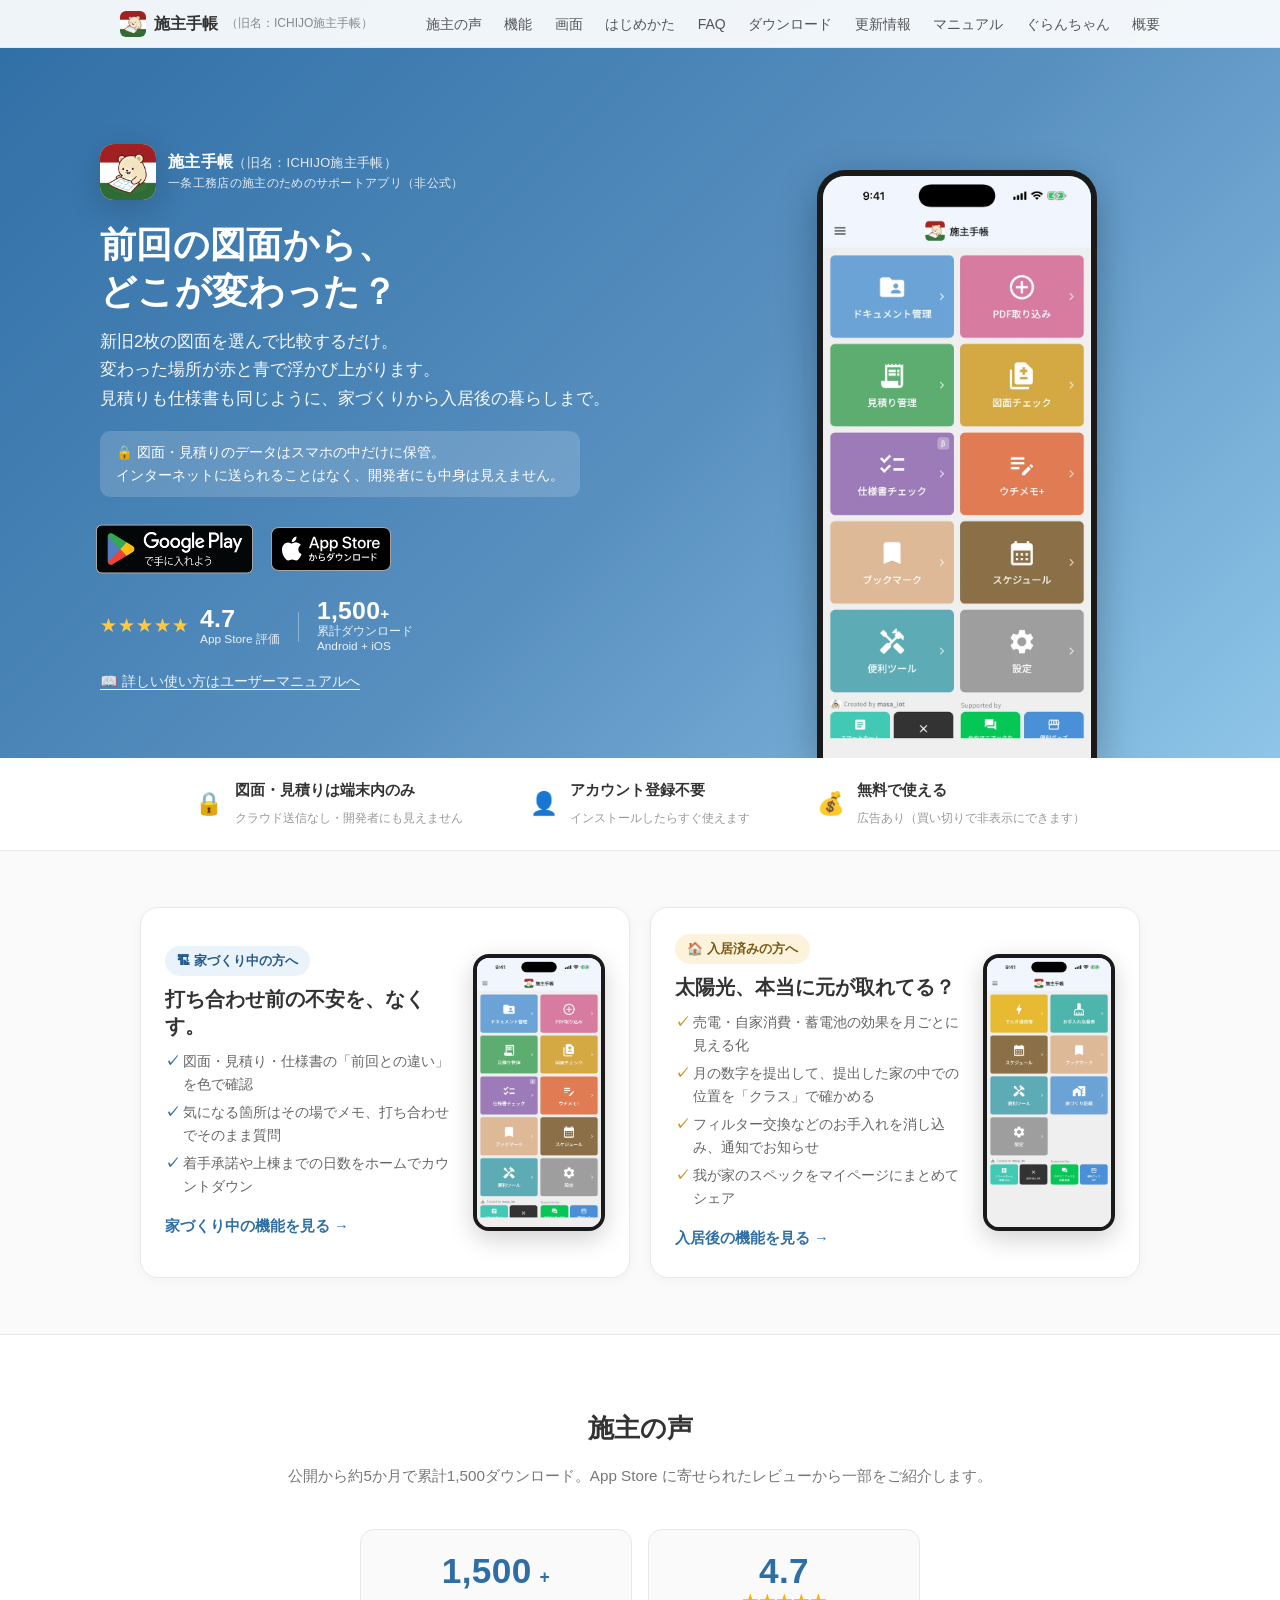
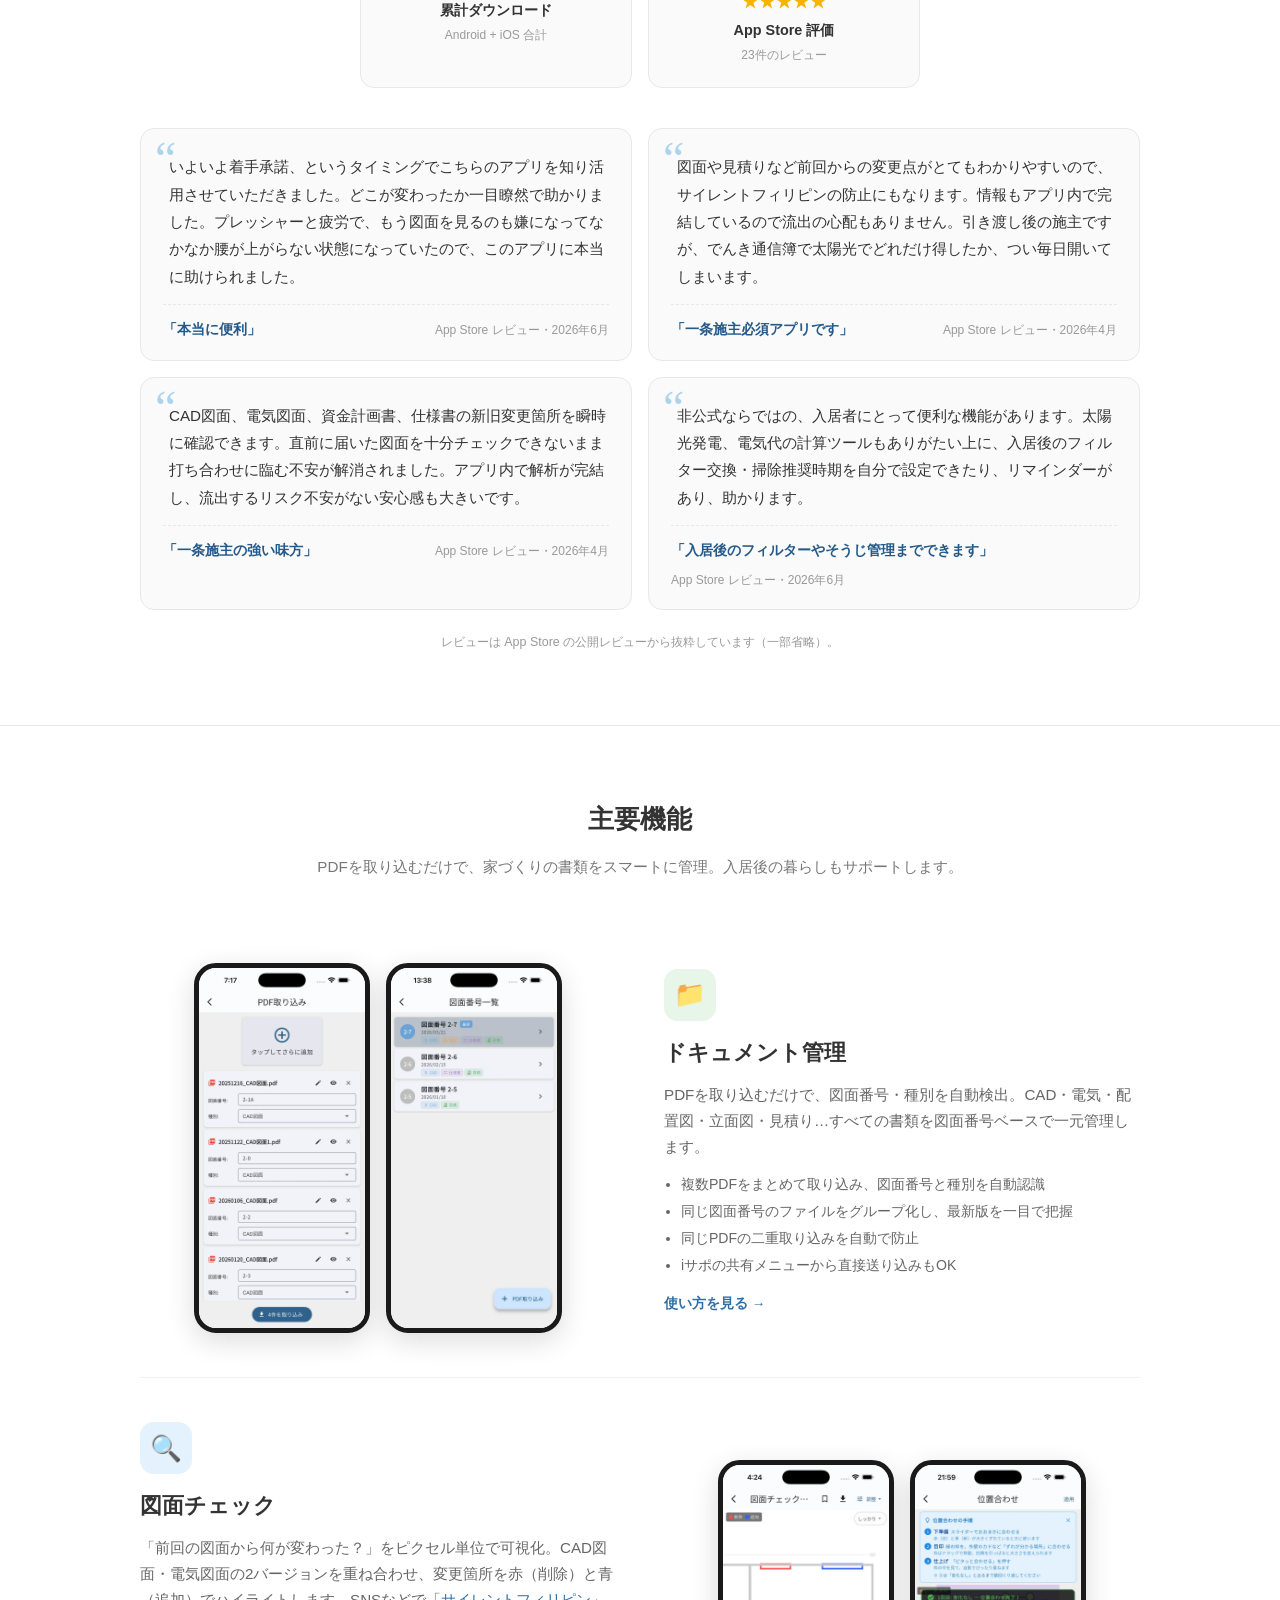
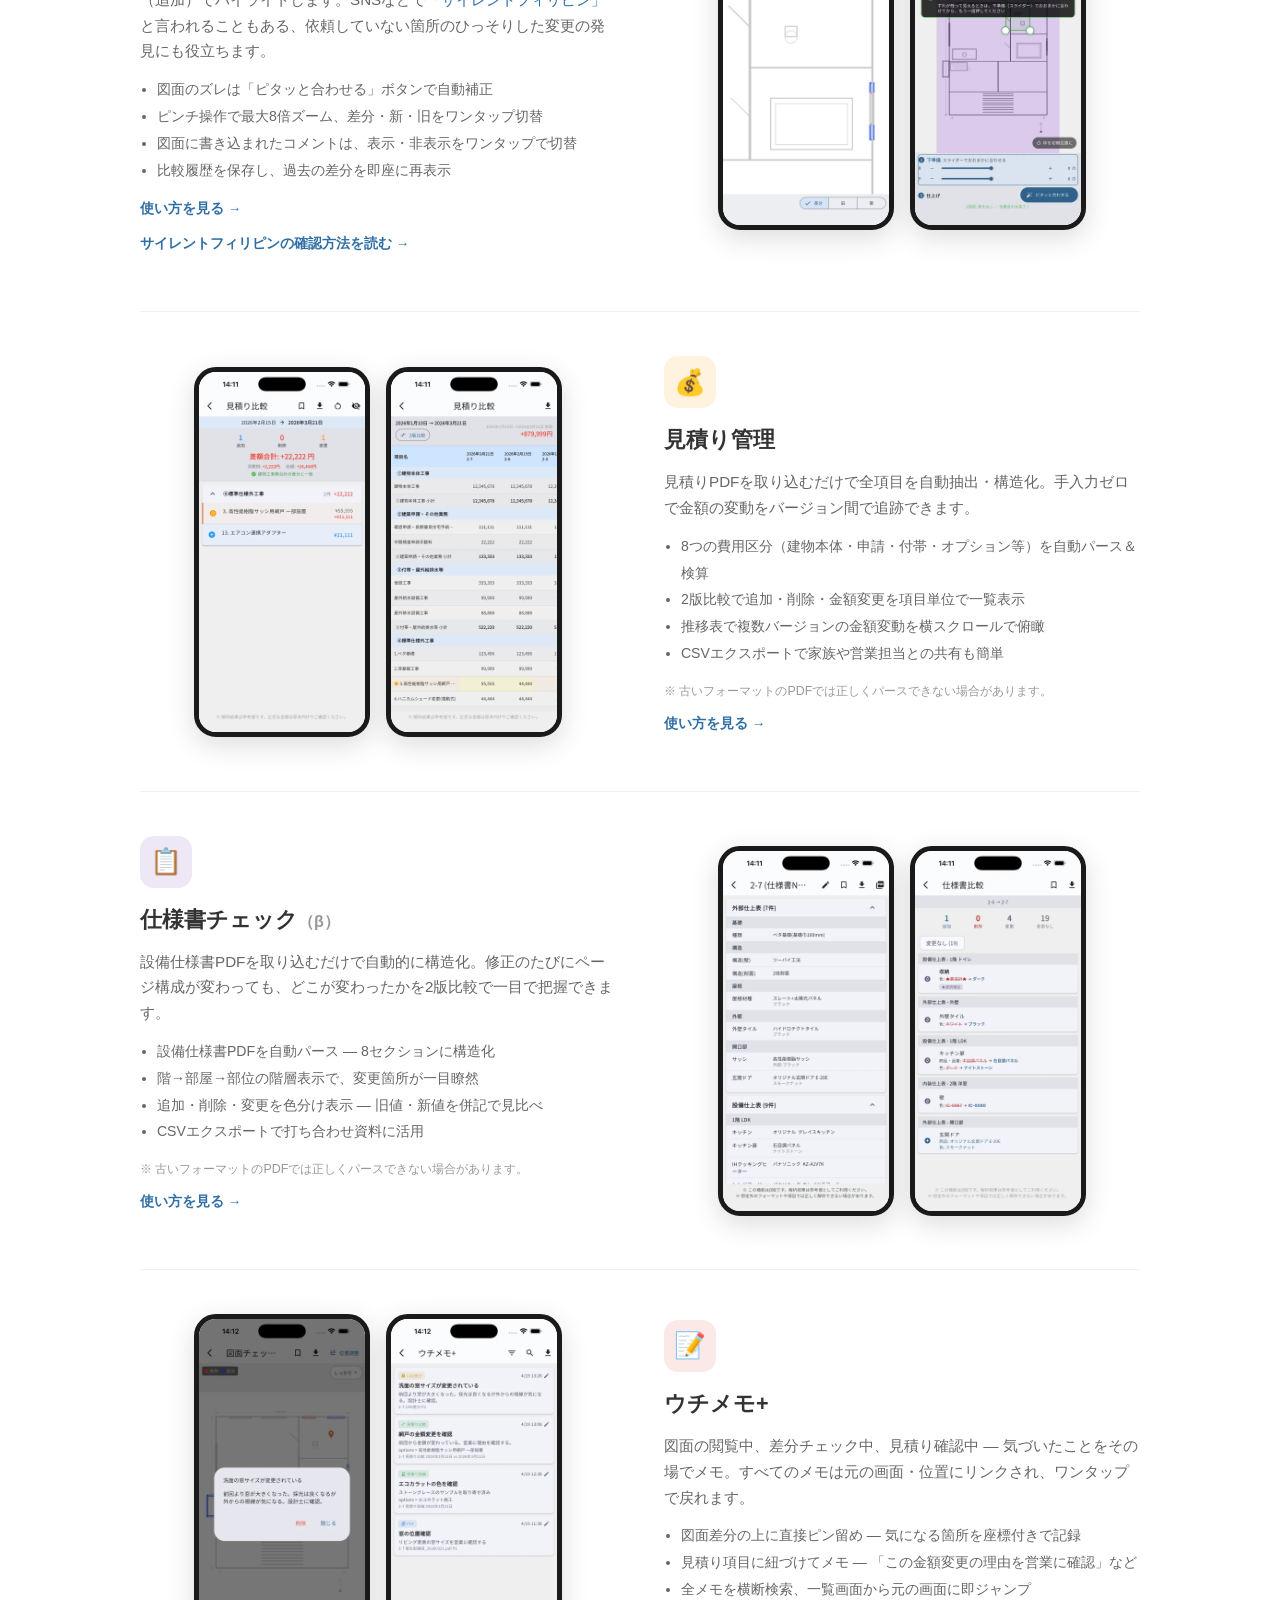
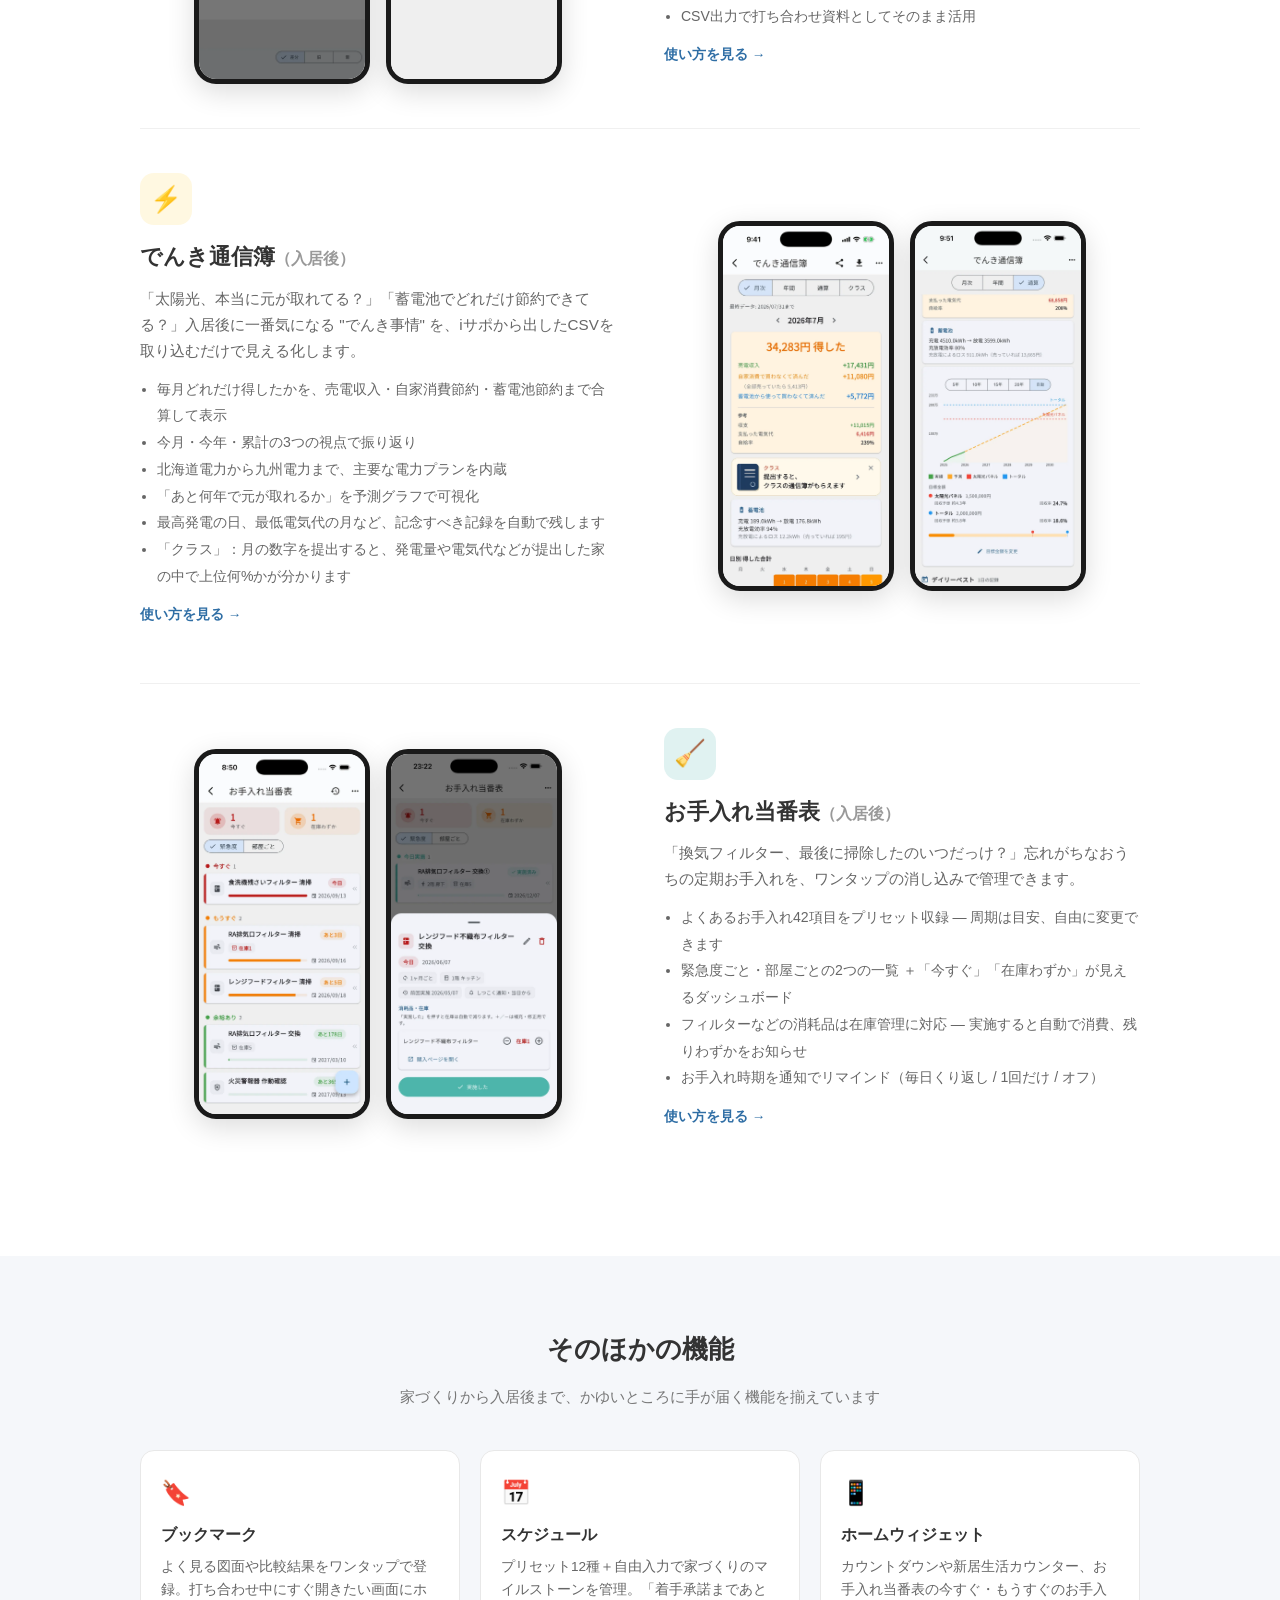
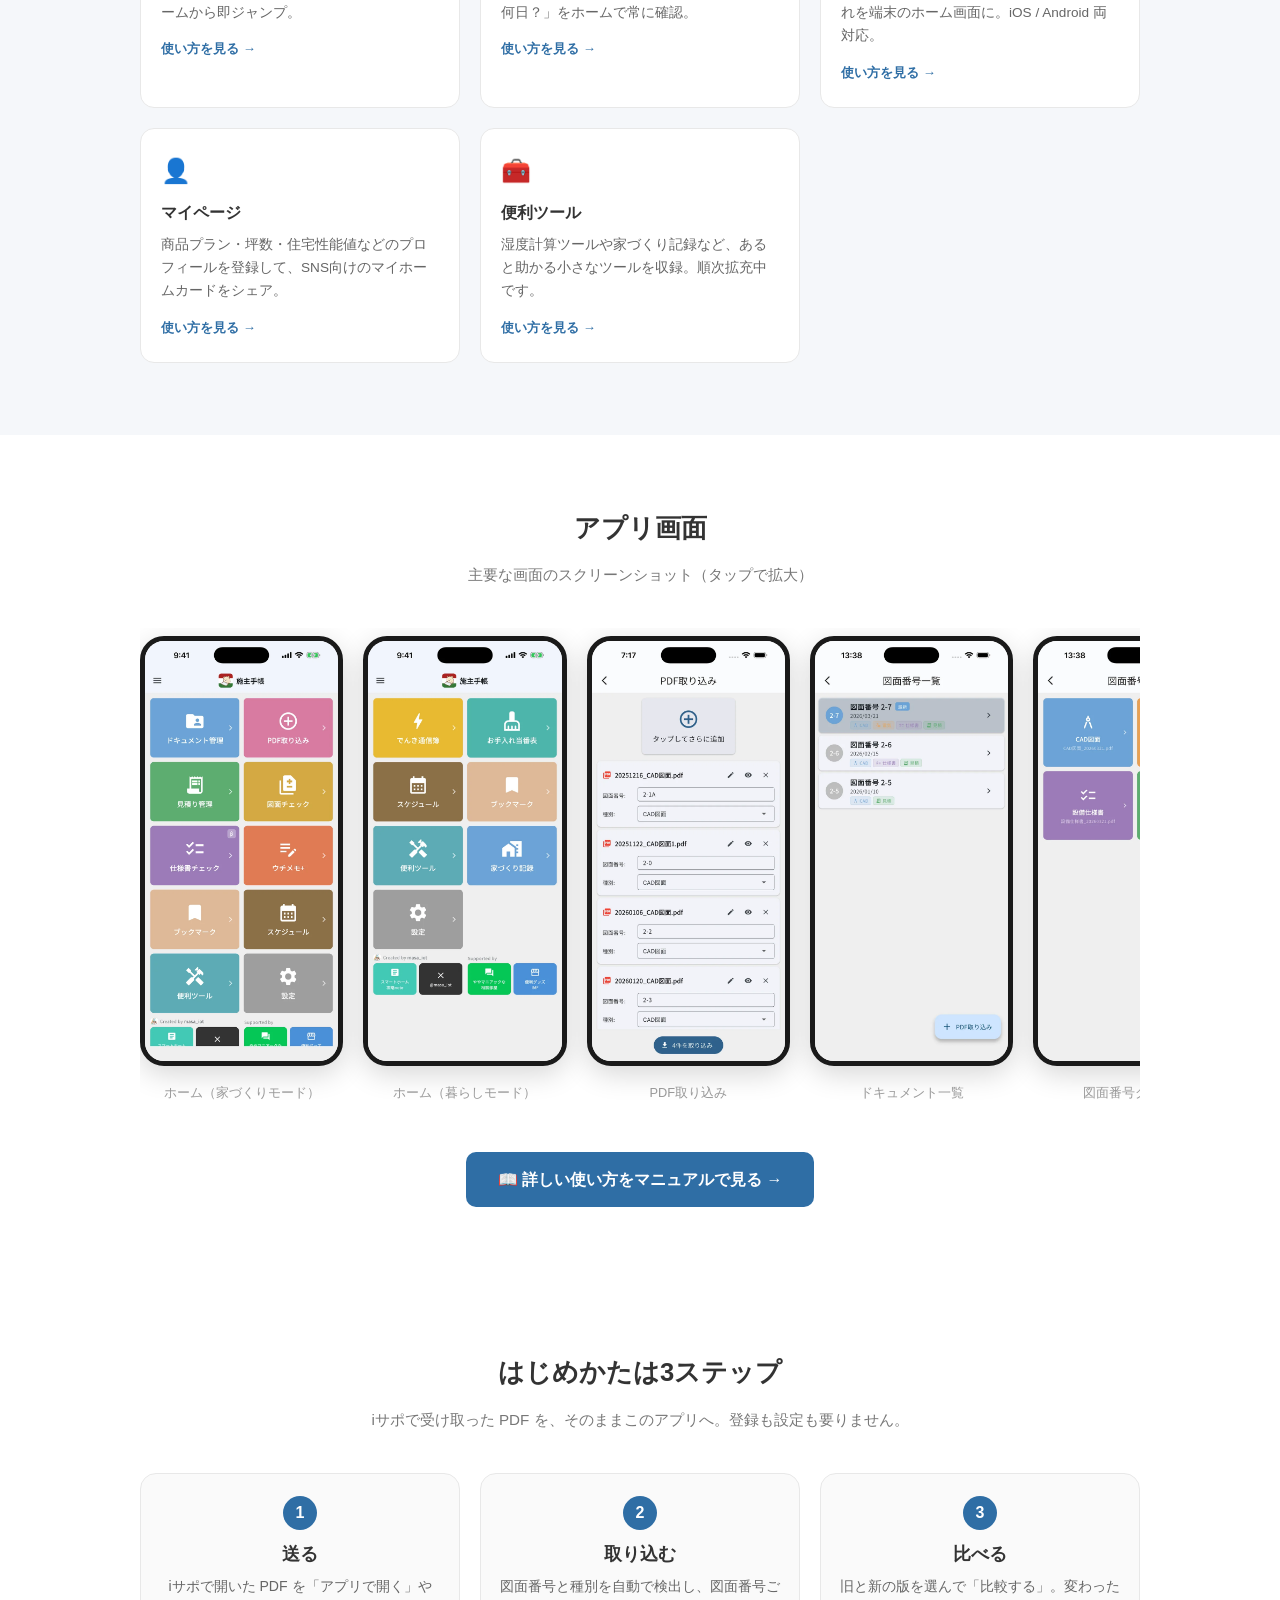
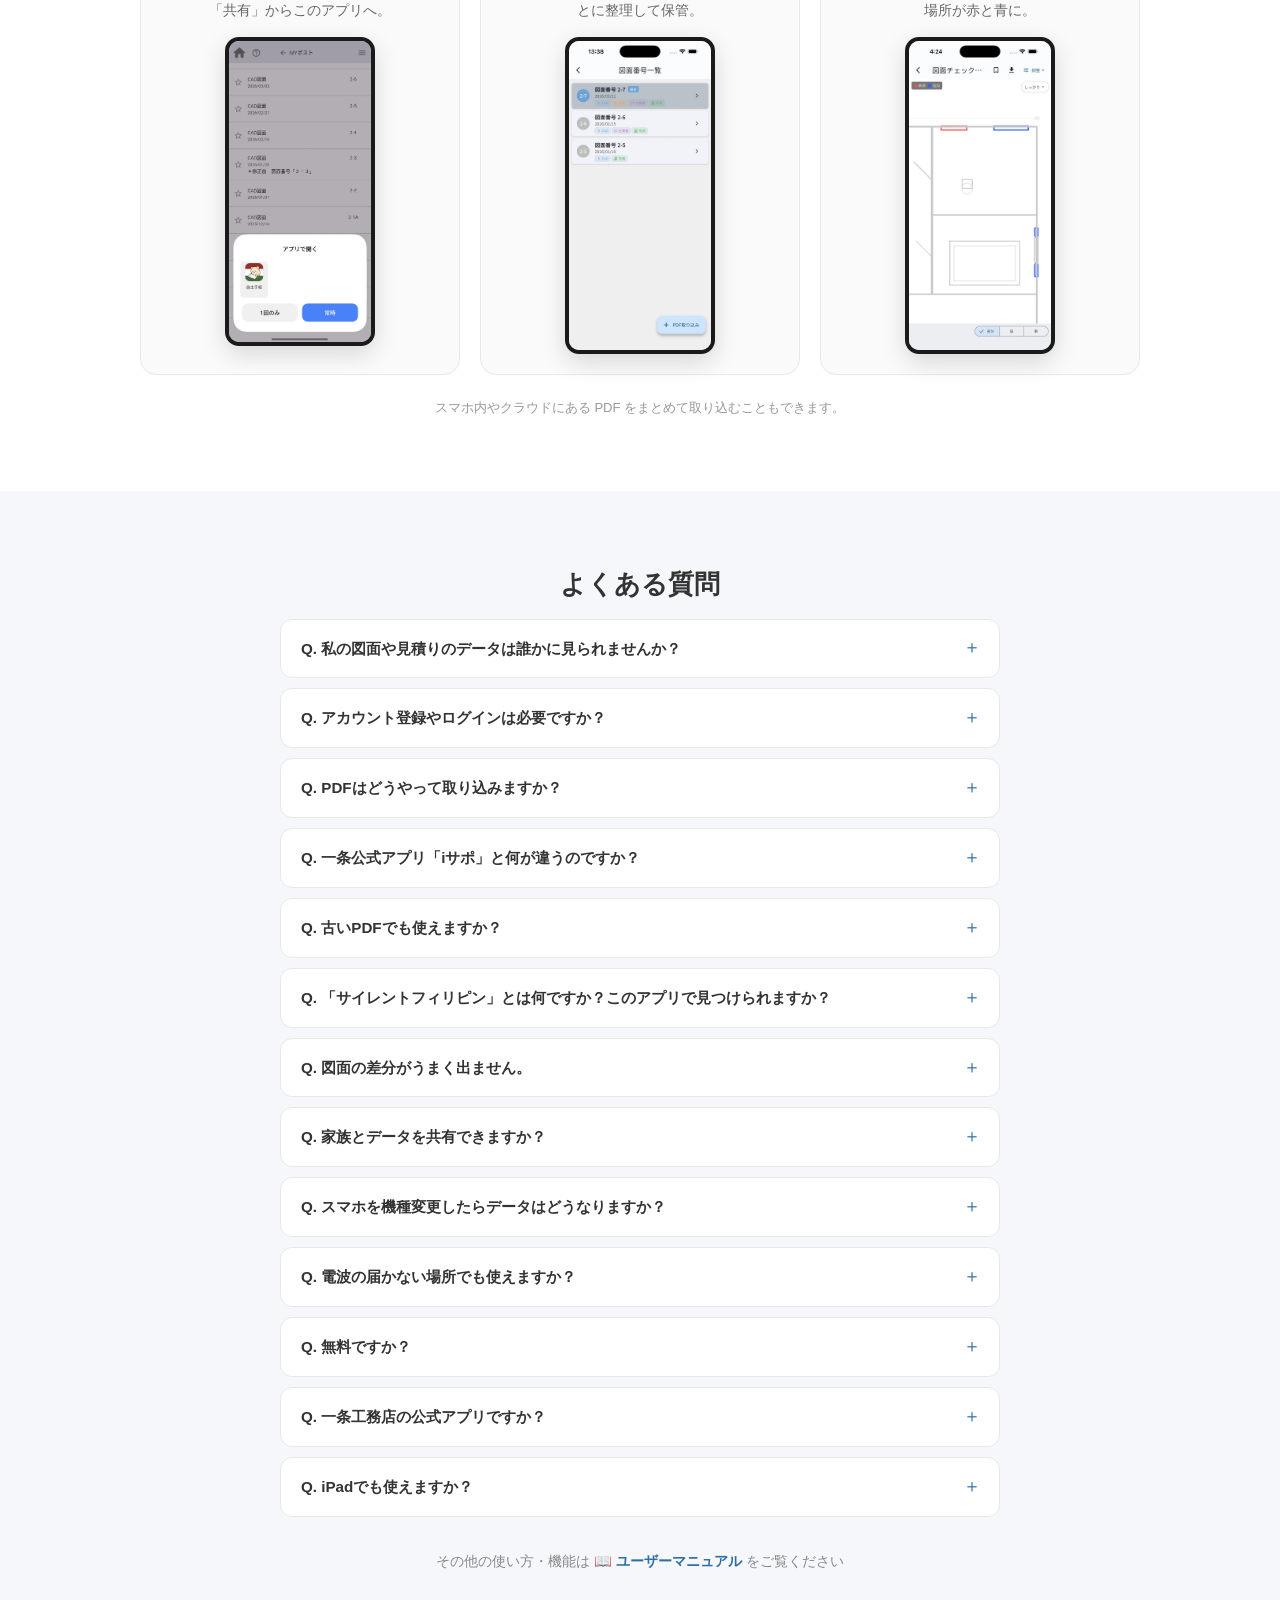
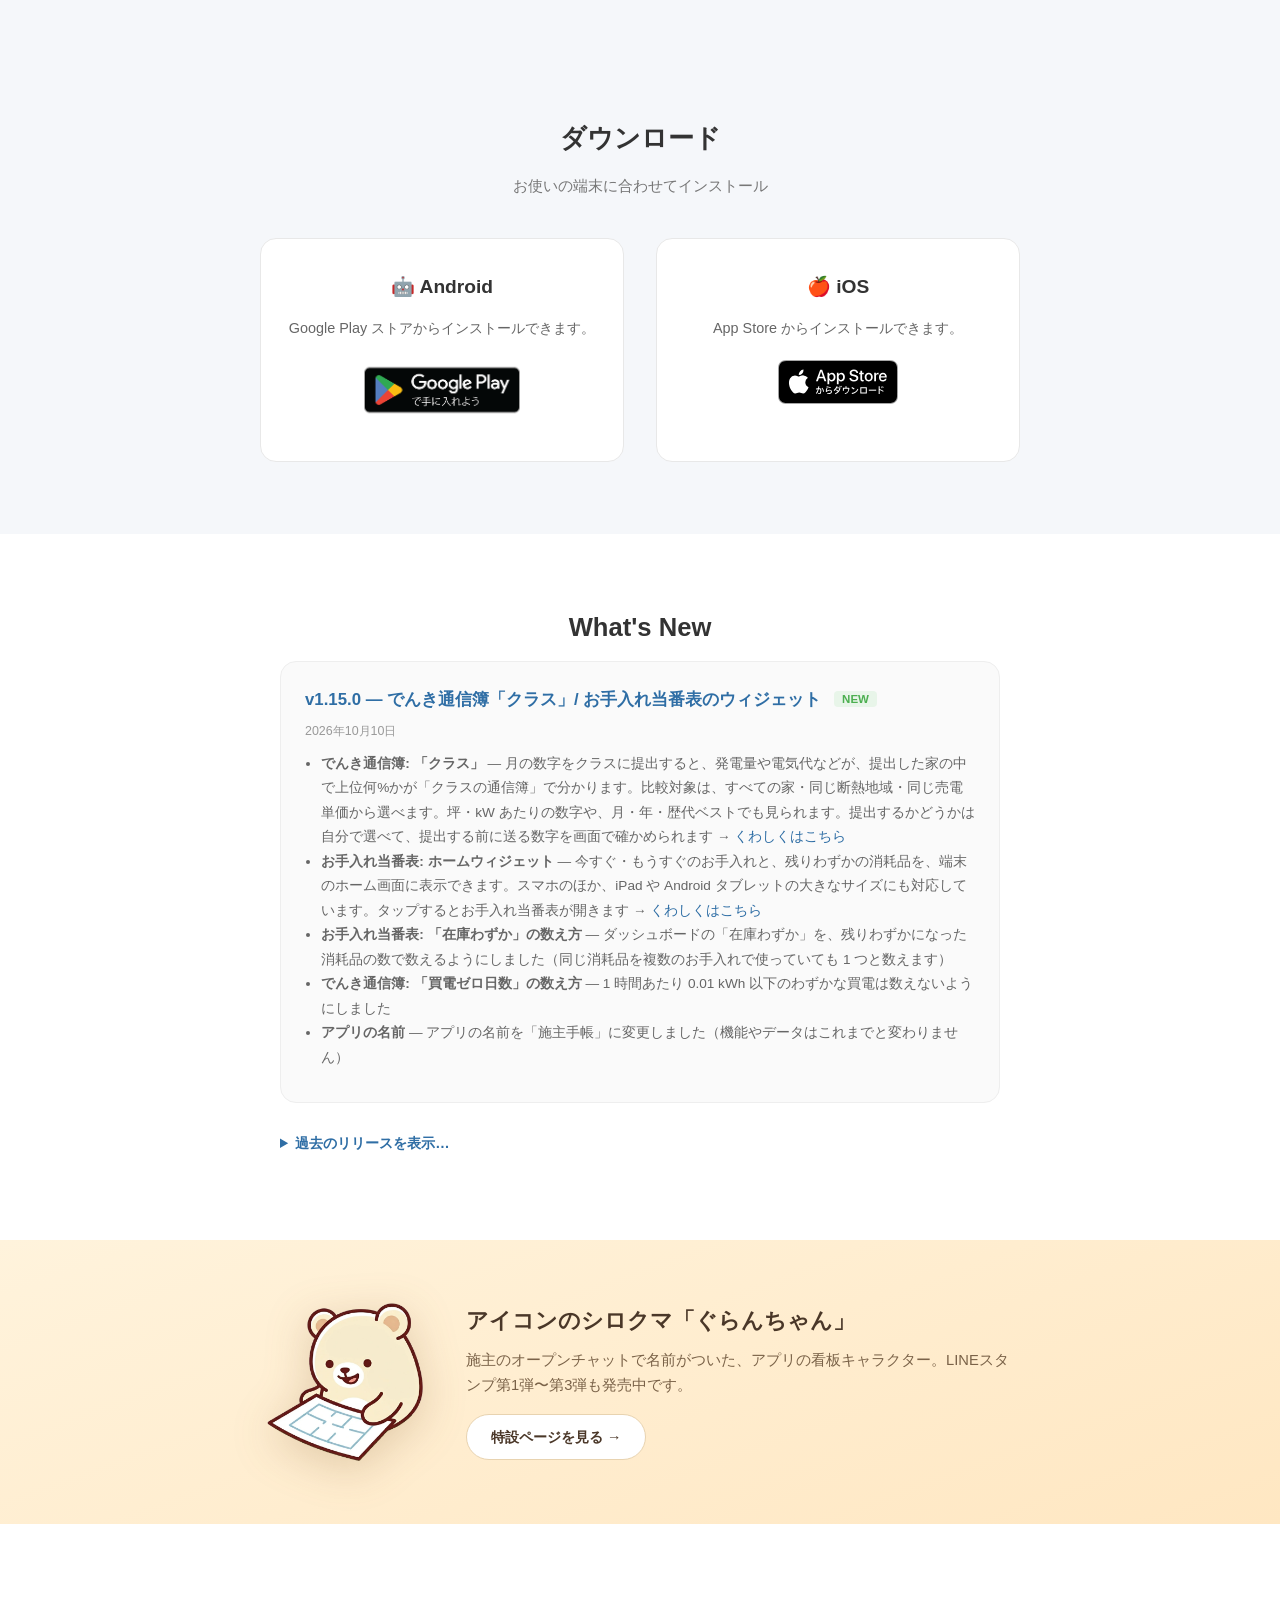
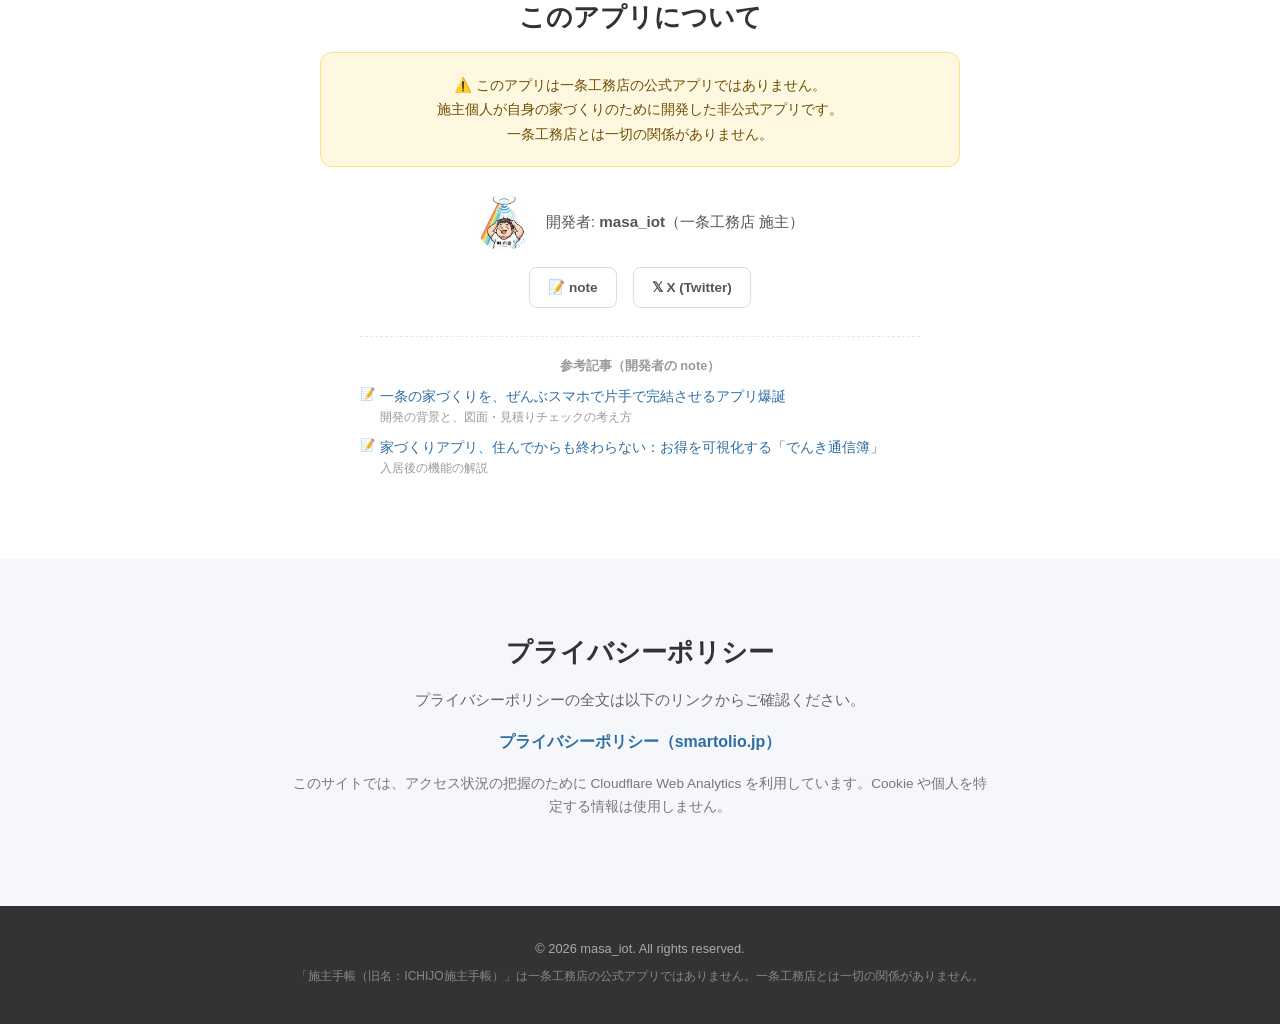
==== commit 46a38451: "docs: What's New の各版と記事に日付を出す - What's New: 各版のカードに LP に載った日（main のマージ履歴から） - 図面番号の入れ替えの記事: 公開日の表示 +" ====
--- a/docs/index.html
+++ b/docs/index.html
@@ -375,6 +375,7 @@
   .release-card h3{margin:0 0 12px;color:var(--brand);font-size:1.05rem}
   .release-card ul{font-size:.85rem;color:var(--muted);margin:0 0 8px 1.2em;line-height:1.8}
   .release-card p{font-size:.88rem;color:var(--muted)}
+  .release-card .release-date{margin:-6px 0 10px;font-size:.78rem;color:var(--faint)}
   .release-card .tag-new{
     font-size:.72rem;background:#E8F5E9;color:#4CAF50;
     padding:2px 8px;border-radius:4px;margin-left:8px;vertical-align:2px;
@@ -1096,6 +1097,7 @@
     <div style="max-width:720px;margin:0 auto">
       <div class="release-card" id="v1-15-0">
         <h3>v1.15.0 — でんき通信簿「クラス」/ お手入れ当番表のウィジェット <span class="tag-new">NEW</span></h3>
+        <p class="release-date"><time datetime="2026-10-10">2026年10月10日</time></p>
         <ul>
           <li><strong>でんき通信簿: 「クラス」</strong> — 月の数字をクラスに提出すると、発電量や電気代などが、提出した家の中で上位何%かが「クラスの通信簿」で分かります。比較対象は、すべての家・同じ断熱地域・同じ売電単価から選べます。坪・kW あたりの数字や、月・年・歴代ベストでも見られます。提出するかどうかは自分で選べて、提出する前に送る数字を画面で確かめられます → <a href="manual.html#electricity-class">くわしくはこちら</a></li>
           <li><strong>お手入れ当番表: ホームウィジェット</strong> — 今すぐ・もうすぐのお手入れと、残りわずかの消耗品を、端末のホーム画面に表示できます。スマホのほか、iPad や Android タブレットの大きなサイズにも対応しています。タップするとお手入れ当番表が開きます → <a href="manual.html#widget-maintenance">くわしくはこちら</a></li>
@@ -1108,6 +1110,7 @@
         <summary>過去のリリースを表示…</summary>
       <div class="release-card" id="v1-14-0">
         <h3>v1.14.0 — 図面チェック「その他」/ 図面番号の入れ替え</h3>
+        <p class="release-date"><time datetime="2026-09-27">2026年9月27日</time></p>
         <ul>
           <li><strong>図面チェック: 「その他」</strong> — CAD 図面と電気図面に加えて、照明仕様書やカラーパースなどの書類も、新旧 2 つの版を比較できます</li>
           <li><strong>無料版での図面番号の入れ替え</strong> — 11月1日から、無料版では新しい図面番号を保存するときに、古い図面番号との入れ替えが必要になります（保存している図面番号が 3 件より少ないうちは、入れ替えなしで保存できます）。プレミアムでは、これまでどおり件数の制限なく保存できます。10月31日までは、これまでどおり件数の制限なく取り込めます。保存済みの図面番号とデータが消えることはなく、3 件より多く保存している方も減らす必要はありません → <a href="drawing-limit.html">くわしくはこちら</a></li>
@@ -1116,6 +1119,7 @@
       </div>
       <div class="release-card" id="v1-13-0">
         <h3>v1.13.0 — 図面のコメント表示 / 打ち合わせ資料</h3>
+        <p class="release-date"><time datetime="2026-09-21">2026年9月21日</time></p>
         <ul>
           <li><strong>図面チェック: 描画を新しくしました</strong> — 図面に書き込まれたコメントがそのまま表示されるようになり、iPhone と Android で同じ結果が出るようになりました<br><span style="font-size:.8em;color:#999">※ 更新後にはじめて比較履歴を開くときは、描き直すため時間がかかります（それぞれ最初の1回だけです）</span></li>
           <li><strong>コメントの表示・非表示</strong> — 図面チェックの画面（比較・単独）と図面の表示（PDFビューア）で、画面右上のボタンからコメントを表示するか隠すかを切り替えられます。比較では切り替えた状態を覚えるので、次に同じ比較を開いたときもそのままです（単独図面解析と図面の表示は一時的で、開き直すと表示ありに戻ります）。コメントが入っていない図面ではボタンは押せません</li>
@@ -1125,6 +1129,7 @@
       </div>
       <div class="release-card" id="v1-12-0">
         <h3>v1.12.0 — お手入れ当番表「家族と共有」追加</h3>
+        <p class="release-date"><time datetime="2026-09-14">2026年9月14日</time></p>
         <ul>
           <li><strong>お手入れ当番表: 家族と共有</strong> — お手入れ当番表のデータ（項目・部屋・消耗品と在庫・実施の記録・担当）を、家族やパートナーなど一緒に住まいをお手入れする人と同じ画面で使えるようになりました。QR コードか招待コードで招待し、承認された端末どうしで自動的に同期されます（参加は6人までが目安）。共有をはじめる人だけプレミアムが必要で、招待された人は無料のまま参加できます
             <ul>
@@ -1138,6 +1143,7 @@
       </div>
       <div class="release-card" id="v1-11-0">
         <h3>v1.11.0 — ページの組み合わせ / 位置合わせ手順ガイド</h3>
+        <p class="release-date"><time datetime="2026-08-11">2026年8月11日</time></p>
         <ul>
           <li><strong>図面チェック: ページの組み合わせ</strong> — 旧版と新版でどのページ同士を比べるかを自由に変更できるようになりました。版の途中でページが増えた・減ったときもズレずに比較できます。ページ数が違うときは案内が表示され、そこから直接直せます</li>
           <li><strong>図面チェック: 位置合わせの手順ガイド</strong> — 「下準備 → 目印 → 仕上げ」の3ステップガイドを画面に表示。はじめてでも迷わず図面を重ねられます</li>
@@ -1147,6 +1153,7 @@
       </div>
       <div class="release-card" id="v1-10-0">
         <h3>v1.10.0 — 縮尺入力でサイズ合わせ / でんき通信簿シェア画像</h3>
+        <p class="release-date"><time datetime="2026-07-18">2026年7月18日</time></p>
         <ul>
           <li><strong>図面チェック: 縮尺入力でサイズ合わせ</strong> — 図面に記載の縮尺を入力するだけで2枚の図面のサイズが揃うようになりました（従来の2点計測も引き続き使えます・動作も軽量化）</li>
           <li><strong>でんき通信簿: シェア画像</strong> — 月々の実績とベスト記録を1枚のカードにまとめてシェアできるようになりました。2種類のデザインから選べます</li>
@@ -1156,6 +1163,7 @@
       </div>
       <div class="release-card" id="v1-9-0">
         <h3>v1.9.0 — はじめての設定を選べるように / 安定性の強化</h3>
+        <p class="release-date"><time datetime="2026-06-24">2026年6月24日</time></p>
         <ul>
           <li><strong>はじめての設定でモードを選択</strong> — 最初の設定で「家づくり中」「入居後」を選ぶと、状況に合った画面でスタートできるようになりました</li>
           <li><strong>暮らしモードのご案内</strong> — でんき通信簿やお手入れ当番表をお使いの方に、暮らしモードへの切り替えをご案内します（設定からいつでも変更できます）</li>
@@ -1164,6 +1172,7 @@
       </div>
       <div class="release-card" id="v1-8-0">
         <h3>v1.8.0 — お手入れ当番表 追加</h3>
+        <p class="release-date"><time datetime="2026-06-07">2026年6月7日</time></p>
         <ul>
           <li><strong>お手入れ当番表を新設</strong> — 換気フィルターやレンジフードなど、忘れがちな定期お手入れをワンタップで消し込み管理。プリセット42項目（周期は自由に変更可）・部屋ごと表示・消耗品の在庫管理（実施で自動消費）・通知リマインド（毎日くり返し/1回だけ/オフ）に対応</li>
           <li><strong>図面チェック: 位置合わせの操作性改善</strong> — スライダーと±ボタンの間隔を調整し、誤タップしにくくしました</li>
@@ -1171,6 +1180,7 @@
       </div>
       <div class="release-card" id="v1-7-0">
         <h3>v1.7.0 — プレミアム（広告なし）/ でんき通信簿拡張</h3>
+        <p class="release-date"><time datetime="2026-05-29">2026年5月29日</time></p>
         <ul>
           <li><strong>プレミアム（広告なし）</strong> — 買い切りで広告バナーを非表示にできます</li>
           <li><strong>でんき通信簿: 回収予測の期間変更</strong> — 5年/10年/15年/20年/自動 で表示期間を切り替え</li>
@@ -1181,6 +1191,7 @@
       </div>
       <div class="release-card" id="v1-6-0">
         <h3>v1.6.0 — 英語表示に対応</h3>
+        <p class="release-date"><time datetime="2026-05-20">2026年5月20日</time></p>
         <ul>
           <li><strong>英語表示に対応</strong> — 設定 → 「言語」 で日本語/英語を切り替えられます</li>
           <li><strong>端末言語の自動反映</strong> — 端末の言語設定 (OS locale) を初回起動時に自動反映</li>
@@ -1188,6 +1199,7 @@
       </div>
       <div class="release-card" id="v1-5-0">
         <h3>v1.5.0 — CAD 図面 サイズ合わせ 追加</h3>
+        <p class="release-date"><time datetime="2026-05-07">2026年5月7日</time></p>
         <ul>
           <li><strong>「サイズ合わせ」機能を新設</strong> — 版によって図面の大きさが違う場合でも、旧版・新版それぞれの「点線（グリッド線）が交わる場所」に①②の目印を置くだけで自動で揃えて差分検出できるようになりました</li>
           <li><strong>図面チェック画面の「位置調整」ボタンを「調整 ▾」メニューに統合</strong> — 位置合わせ / サイズ合わせ を場面に応じて選べる構成に</li>
@@ -1195,6 +1207,7 @@
       </div>
       <div class="release-card" id="v1-4-0">
         <h3>v1.4.0 — マイページ拡充 / でんき通信簿 UX 改善</h3>
+        <p class="release-date"><time datetime="2026-05-03">2026年5月3日</time></p>
         <ul>
           <li><strong>マイページに項目追加</strong> — 車（V2H 対応含む）、住宅性能値（C値・UA値・ηAC・ηAH・耐震等級・断熱等級）、全館空調オプションをプロフィールに追加</li>
           <li><strong>でんき通信簿: 料金プラン情報のリモート更新</strong> — 燃料調整費・補助金などの最新情報を、アプリ更新なしで反映できる基盤を追加（電力会社の改定に追従しやすくなりました）</li>
@@ -1204,6 +1217,7 @@
       </div>
       <div class="release-card" id="v1-3-0">
         <h3>v1.3.0 — マイページ機能 追加</h3>
+        <p class="release-date"><time datetime="2026-04-26">2026年4月26日</time></p>
         <ul>
           <li><strong>マイページ機能を新設</strong> — プロフィール（商品プラン / 居住地域 / 階数 / 坪数 / 設備 / 家族構成 / 画像）登録 + ホームバナーカスタマイズ + マイホームカード画面（家づくりの歩み・でんき実績の派生統計）。SNS等の家づくりアカウントでの自己紹介にご利用いただけます<br><span style="font-size:.8em;color:#999">※ 登録情報はスマホ内のみで管理されます。機種変更時はバックアップ／復元機能をご利用ください</span></li>
           <li><strong>ファイル情報の後編集に対応</strong> — ドキュメント管理から登録済みファイルの「ファイル名 / 図面番号 / 種別」を変更可能に</li>
@@ -1214,6 +1228,7 @@
       </div>
       <div class="release-card" id="v1-2-0">
         <h3>v1.2.0 — でんき通信簿 追加</h3>
+        <p class="release-date"><time datetime="2026-04-17">2026年4月17日</time></p>
         <ul>
           <li><strong>でんき通信簿</strong> — 太陽光・蓄電池の"得した合計"を、iサポのCSVを取り込むだけで見える化</li>
           <li><strong>暮らしモード</strong> — 入居後向け、よりシンプルなホーム画面に切替可能</li>
@@ -1222,10 +1237,12 @@
       </div>
       <div class="release-card">
         <h3>🍎 iOS App Store 公開</h3>
+        <p class="release-date"><time datetime="2026-04-16">2026年4月16日</time></p>
         <p>App Store で正式公開しました。Android / iOS 両対応になりました。</p>
       </div>
       <div class="release-card" id="v1-1-0">
         <h3>v1.1.0</h3>
+        <p class="release-date"><time datetime="2026-04-12">2026年4月12日</time></p>
         <ul>
           <li><strong>ノイズ除去フィルタ</strong> — 図面チェックに4段階のフィルタを追加。細かなズレを除去して大きな変更点だけを見やすく表示します</li>
           <li><strong>位置合わせ精度の向上</strong> — 図面の自動位置合わせがより正確になりました</li>
@@ -1234,6 +1251,7 @@
       </div>
       <div class="release-card" id="v1-0-0">
         <h3>v1.0.0 — Google Play ストア公開</h3>
+        <p class="release-date"><time datetime="2026-04-10">2026年4月10日</time></p>
         <p>Google Play ストアで正式公開。3つの新機能を追加しました。</p>
         <ul>
           <li><strong>ブックマーク</strong> — 図面・CAD差分・見積り・仕様書をブックマークしてワンタップアクセス</li>
@@ -1243,6 +1261,7 @@
       </div>
       <div class="release-card" id="v0-2-1">
         <h3>v0.2.1</h3>
+        <p class="release-date"><time datetime="2026-03-31">2026年3月31日</time></p>
         <ul>
           <li><strong>メモバッジ</strong> — メモが紐づいている項目に件数バッジを表示</li>
           <li><strong>比較履歴</strong> — 見積り管理・仕様書管理に「比較履歴」タブを追加</li>
@@ -1251,6 +1270,7 @@
       </div>
       <div class="release-card" id="v0-2-0">
         <h3>v0.2.0 — 仕様書チェック</h3>
+        <p class="release-date"><time datetime="2026-03-29">2026年3月29日</time></p>
         <ul>
           <li>設備仕様書PDFを自動パース — 8セクションに構造化</li>
           <li>階→部屋→部位の階層表示で、変更箇所が一目瞭然</li>
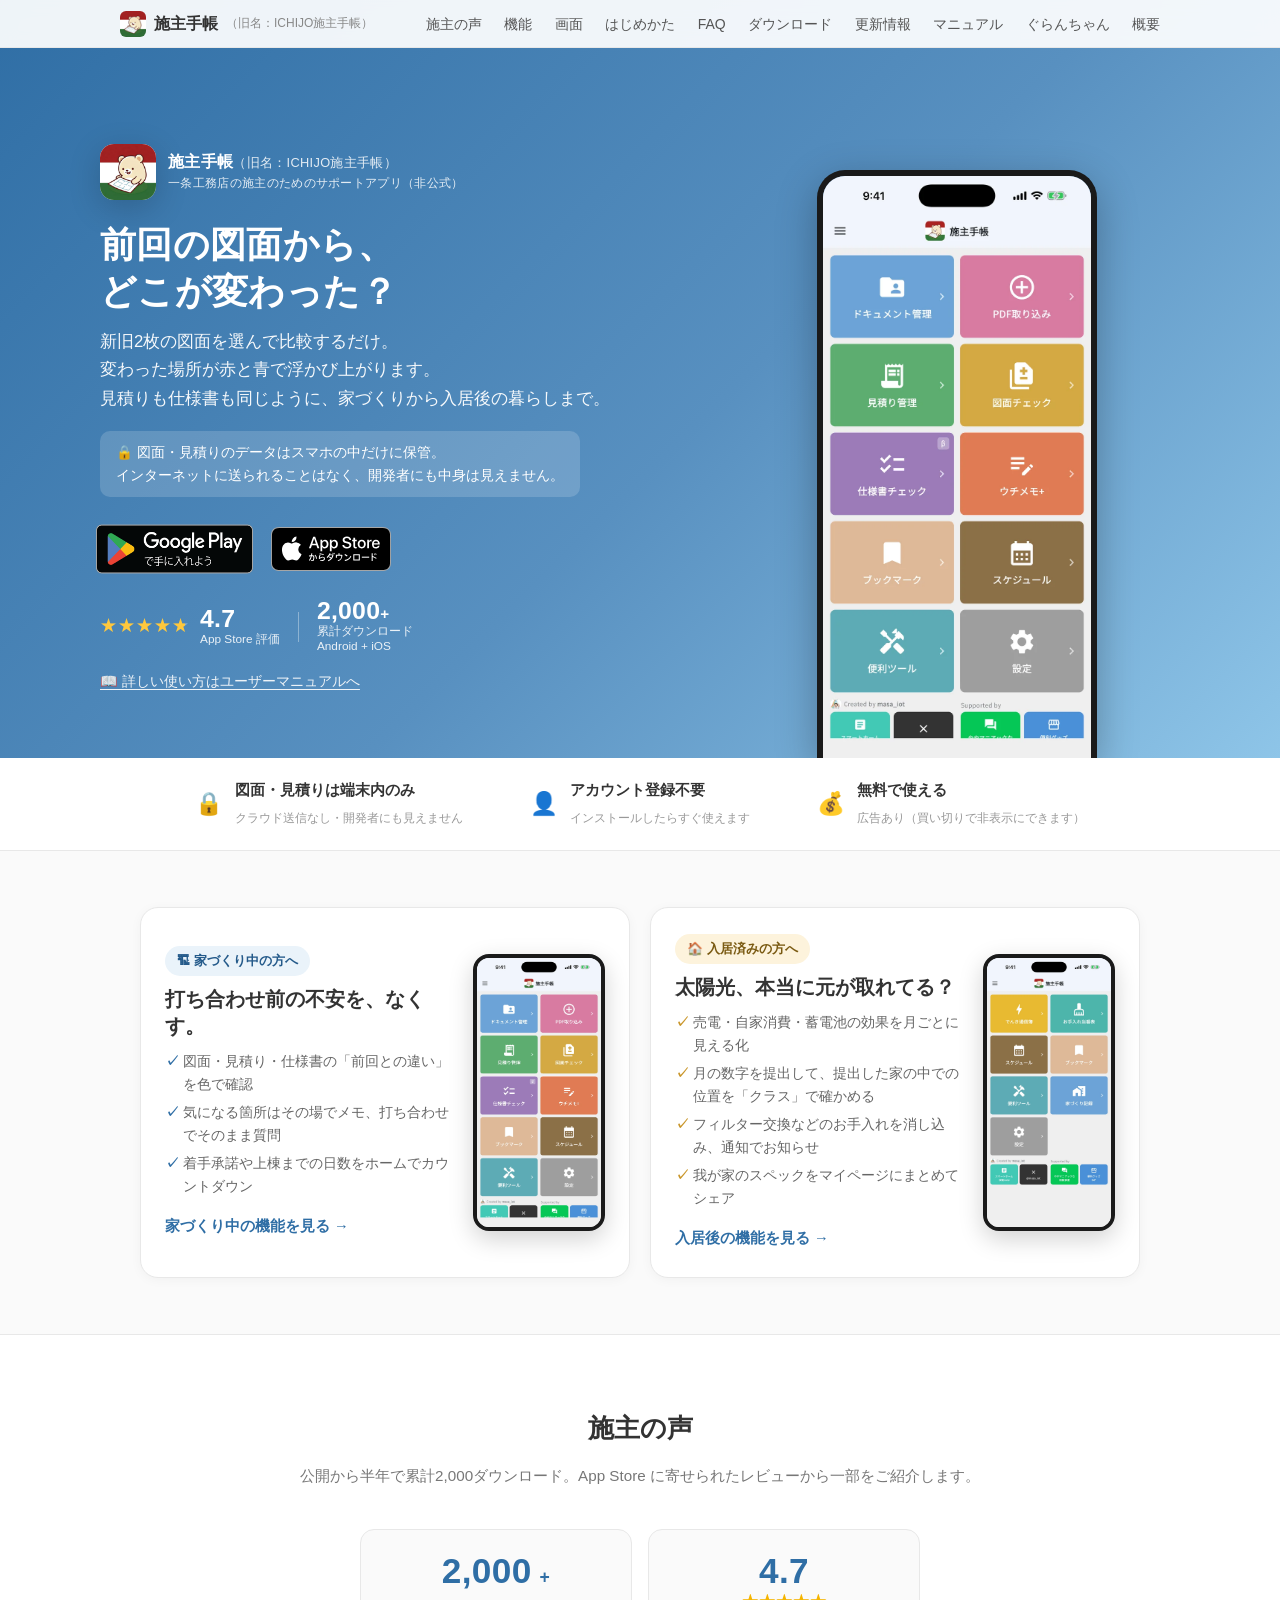
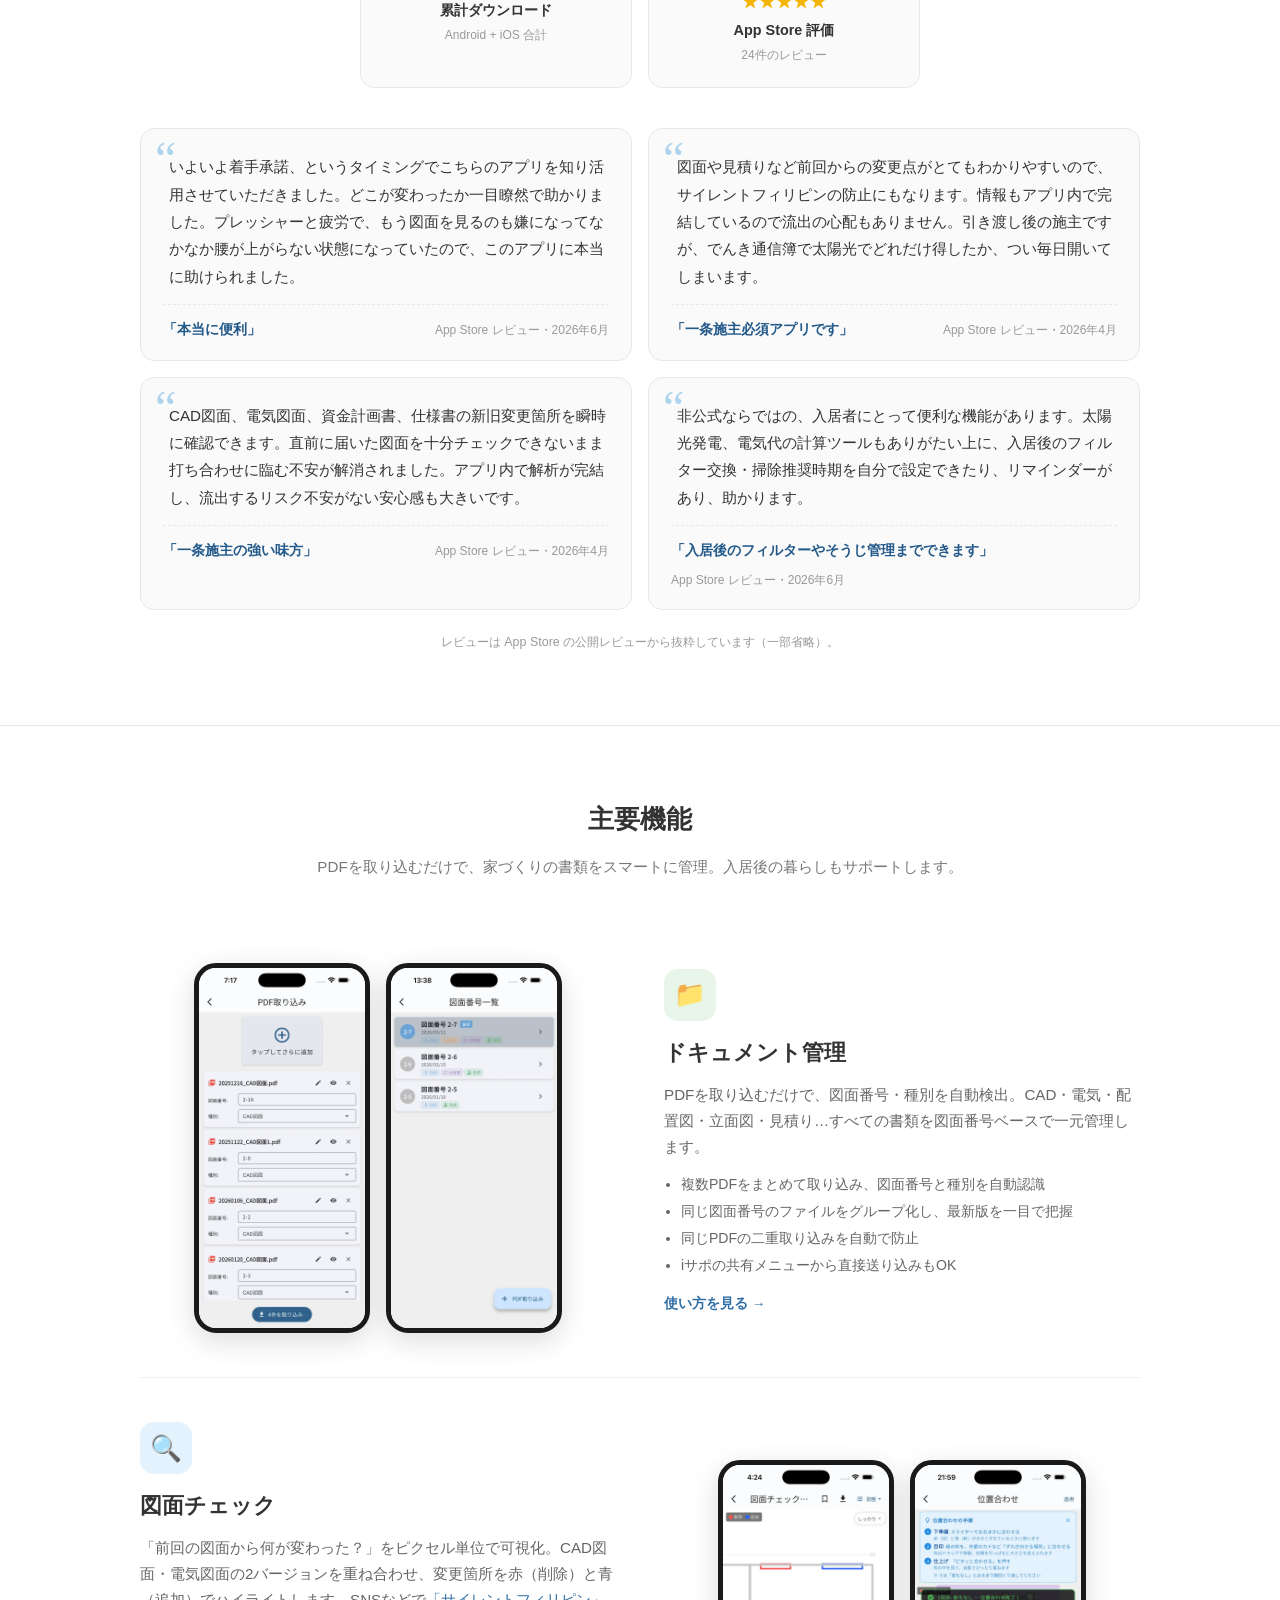
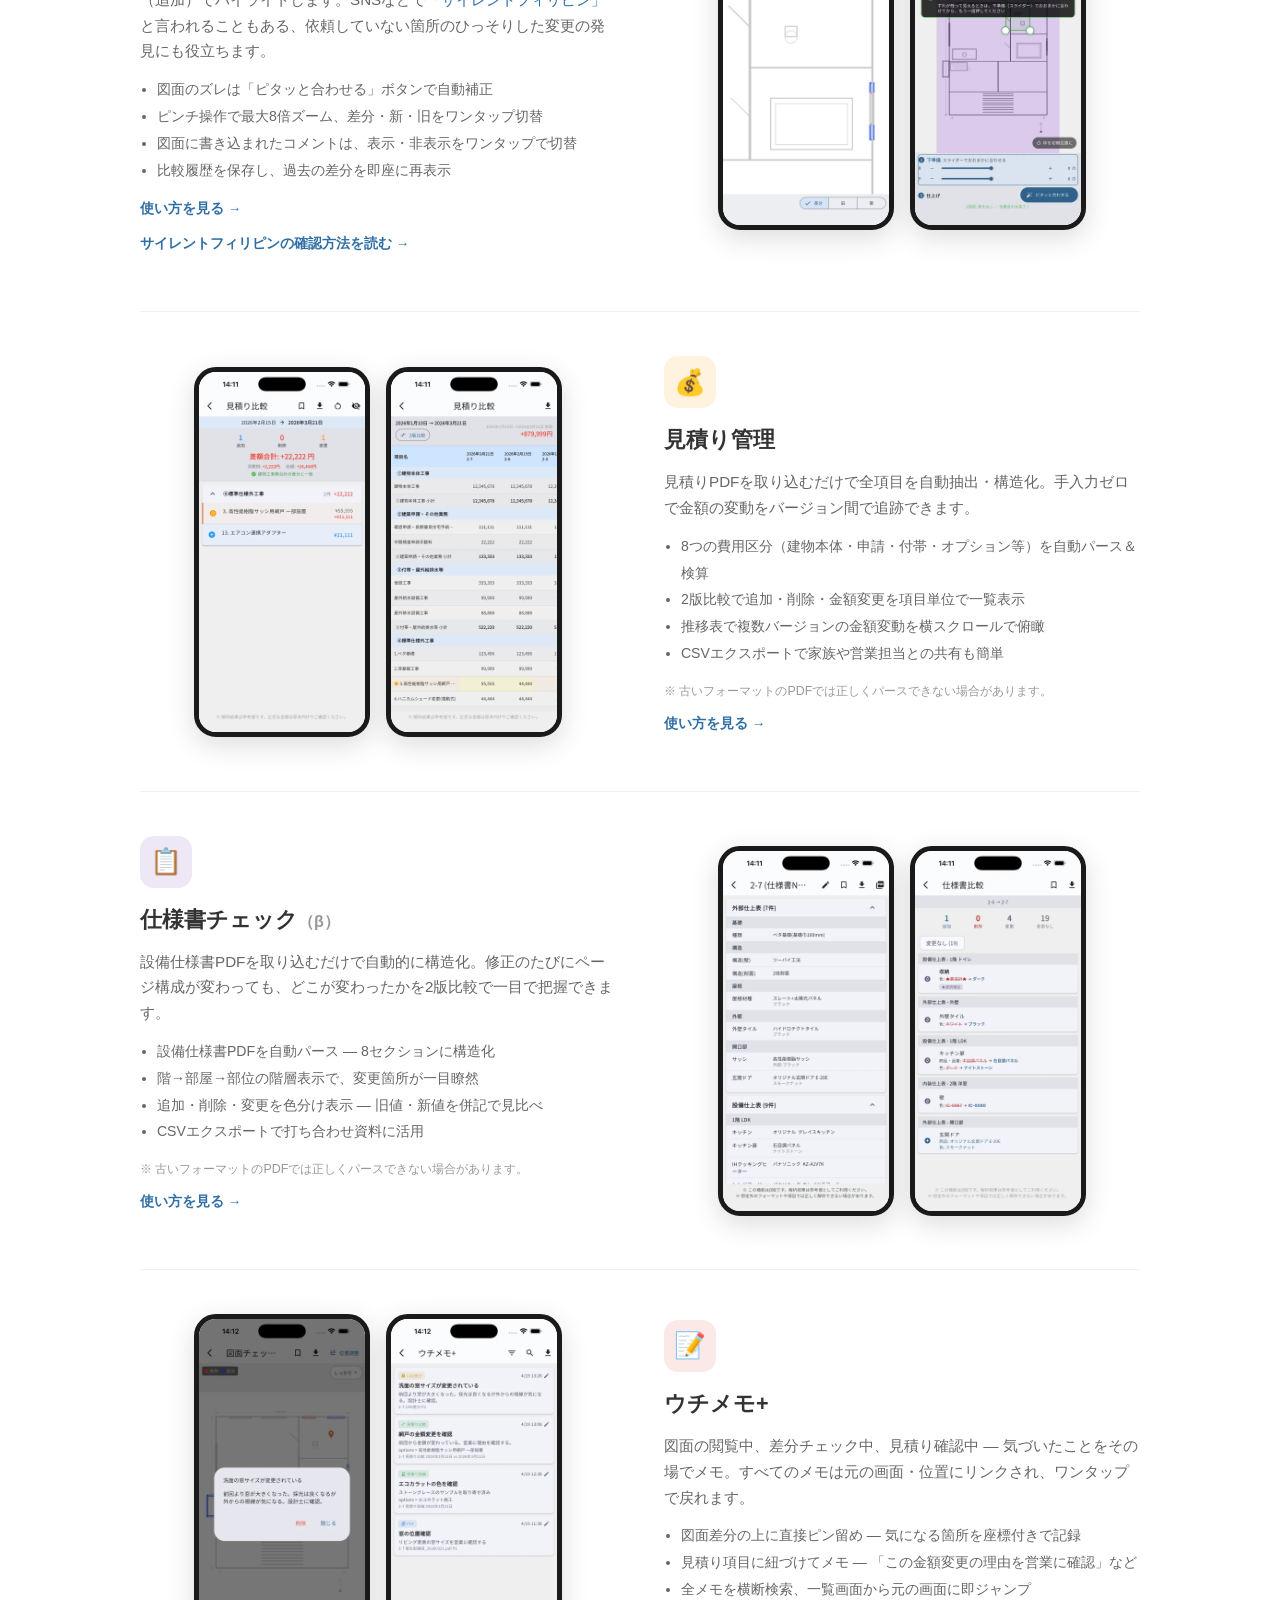
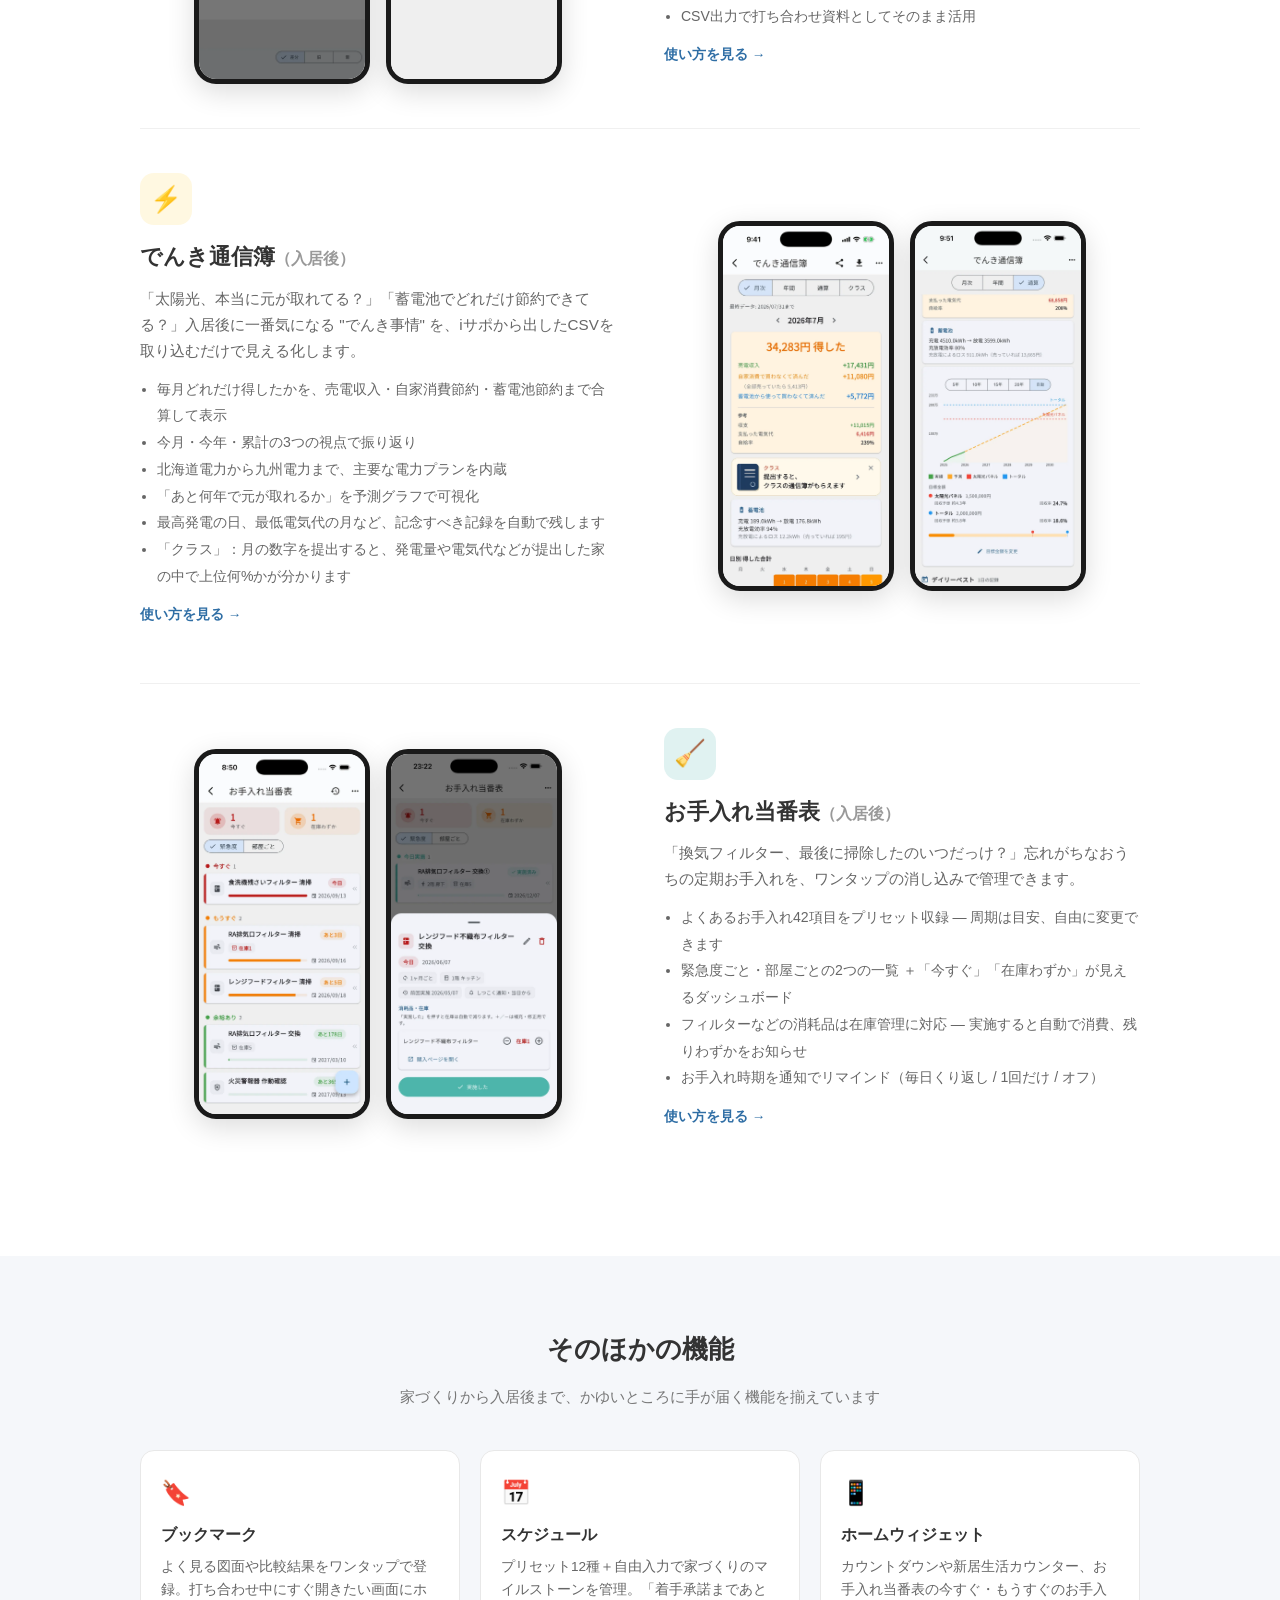
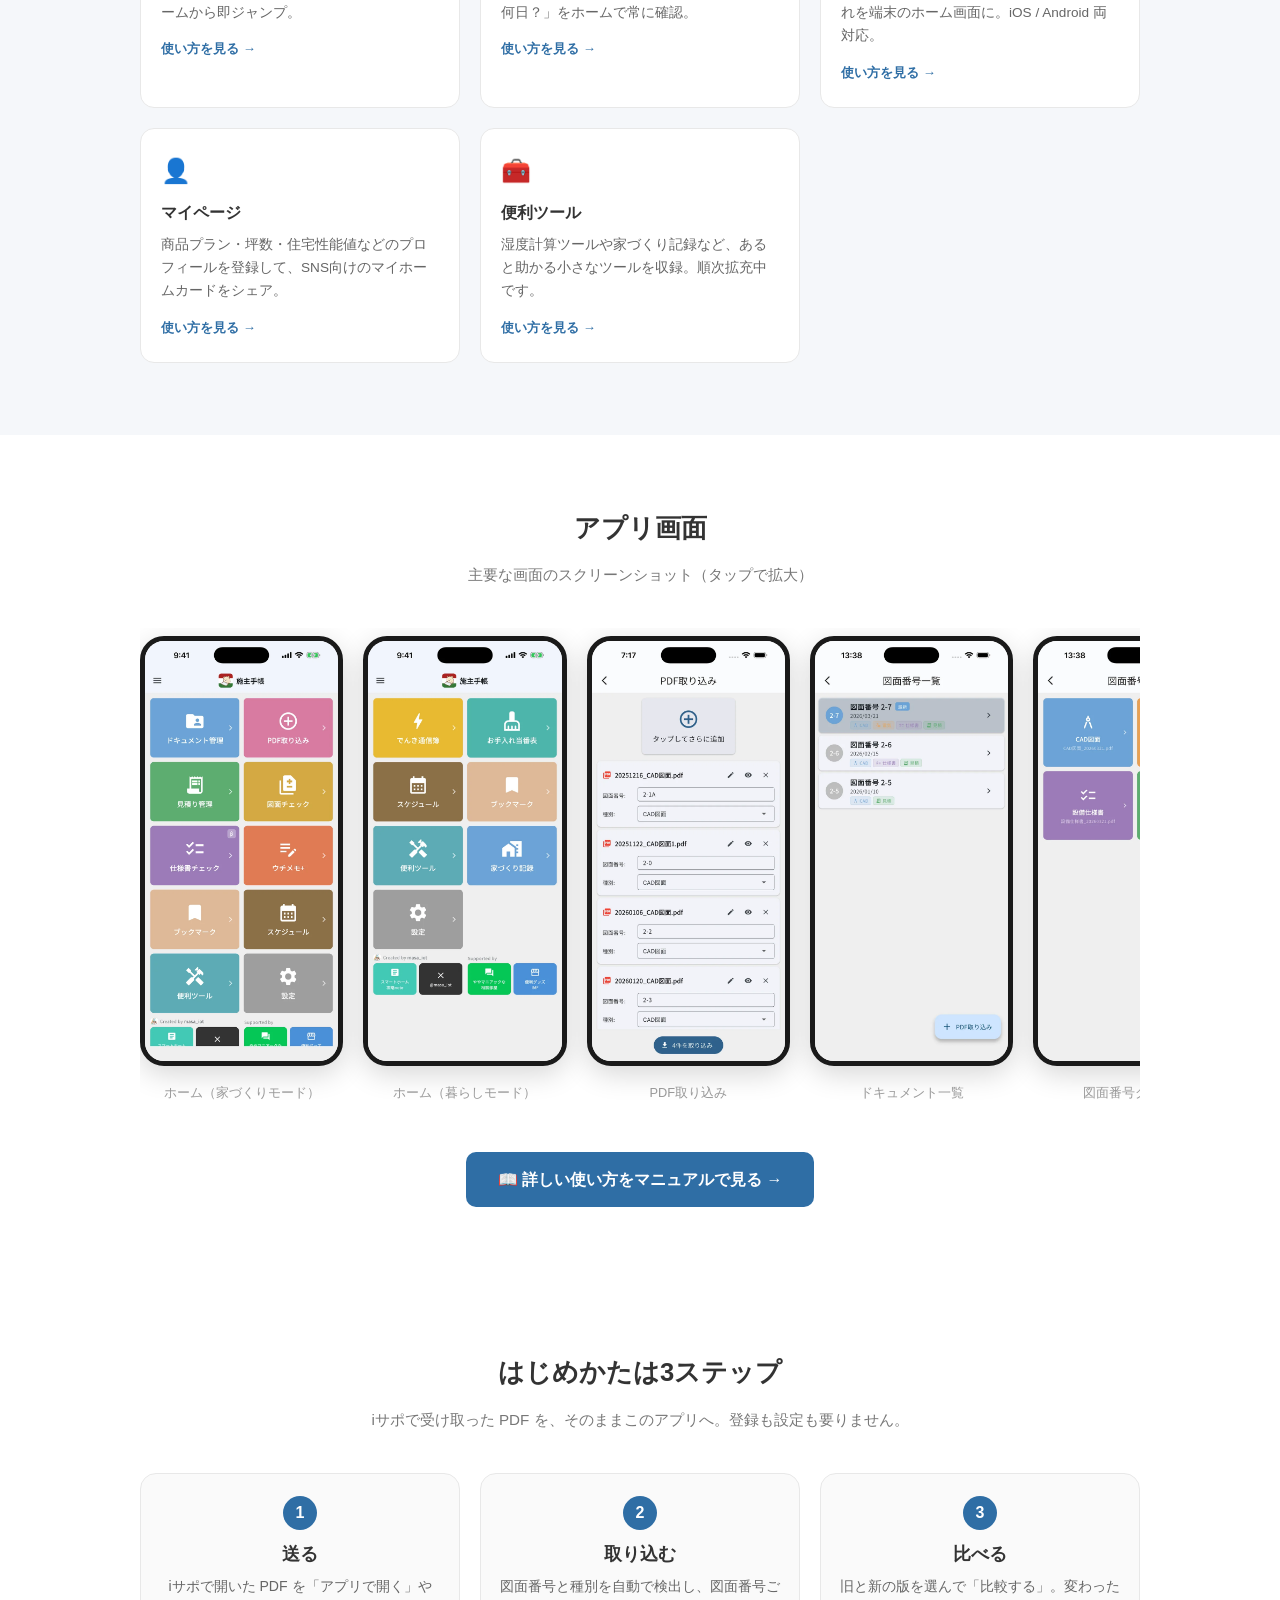
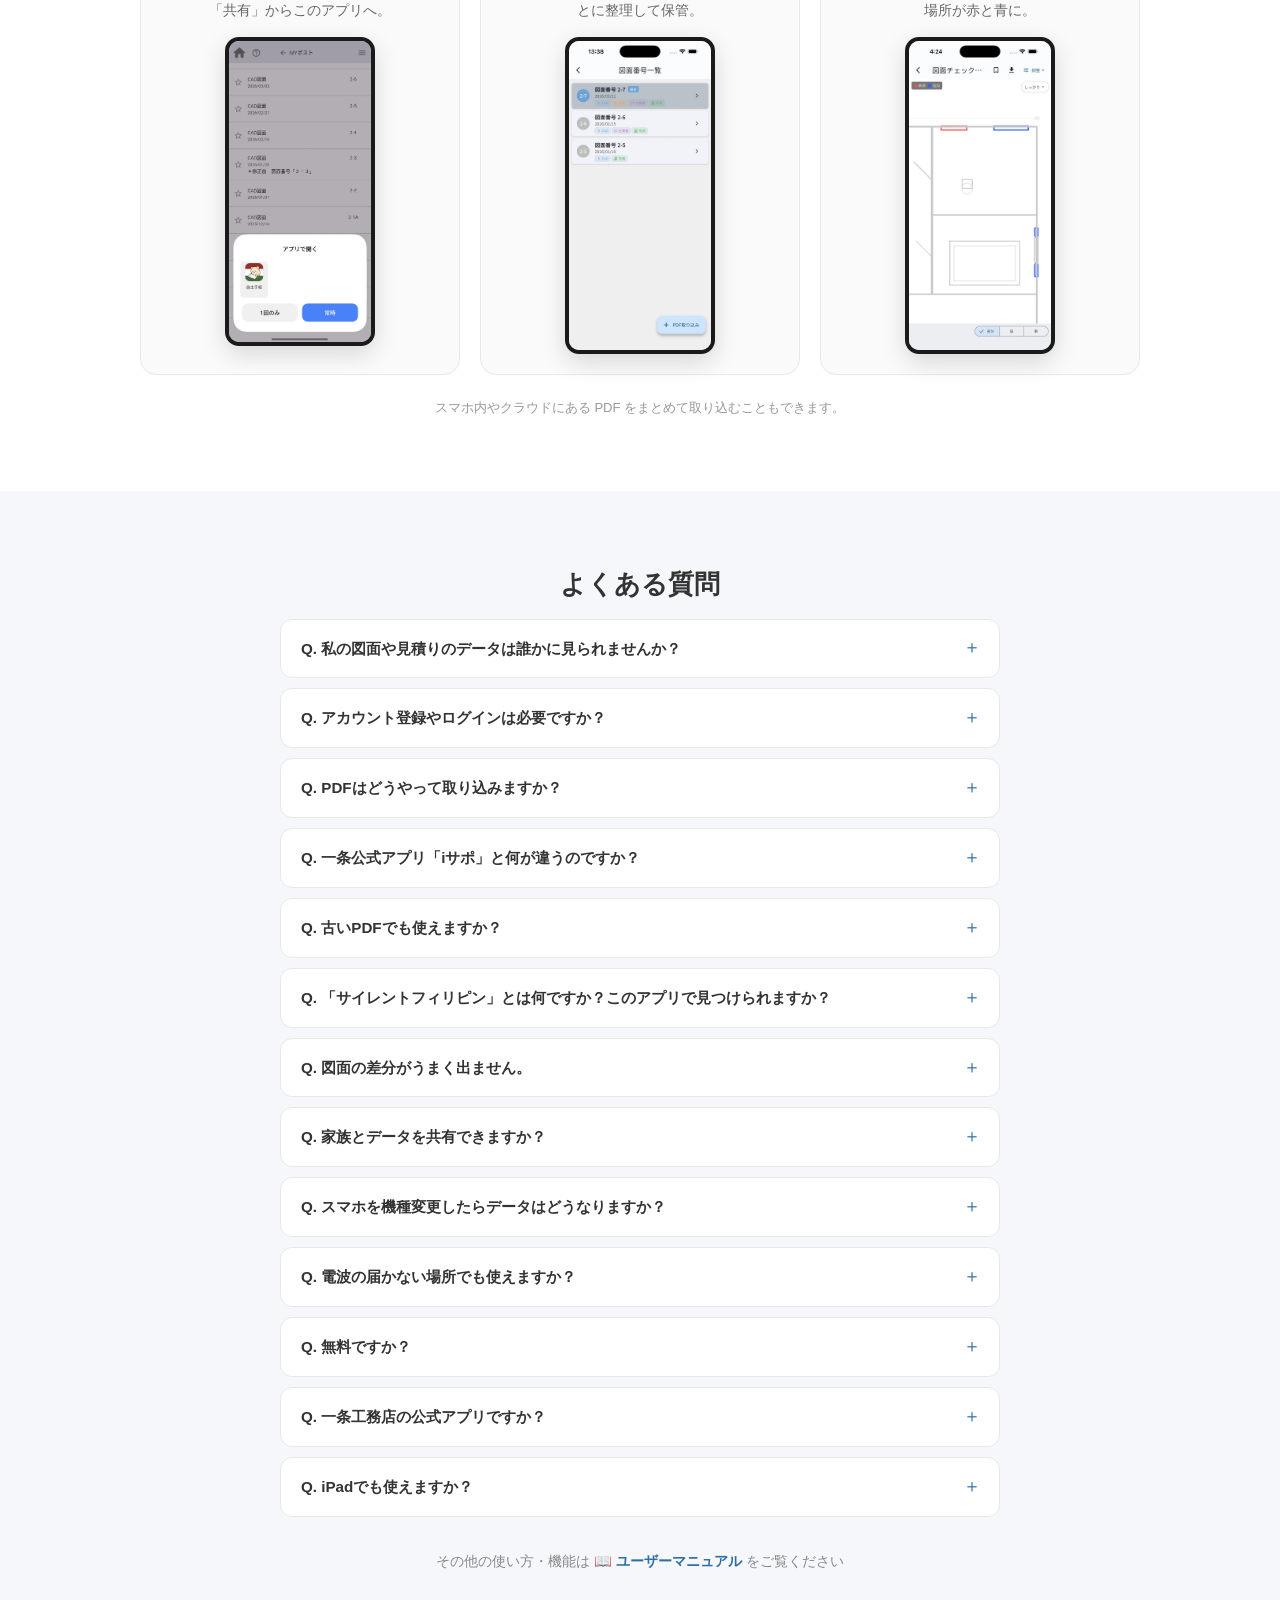
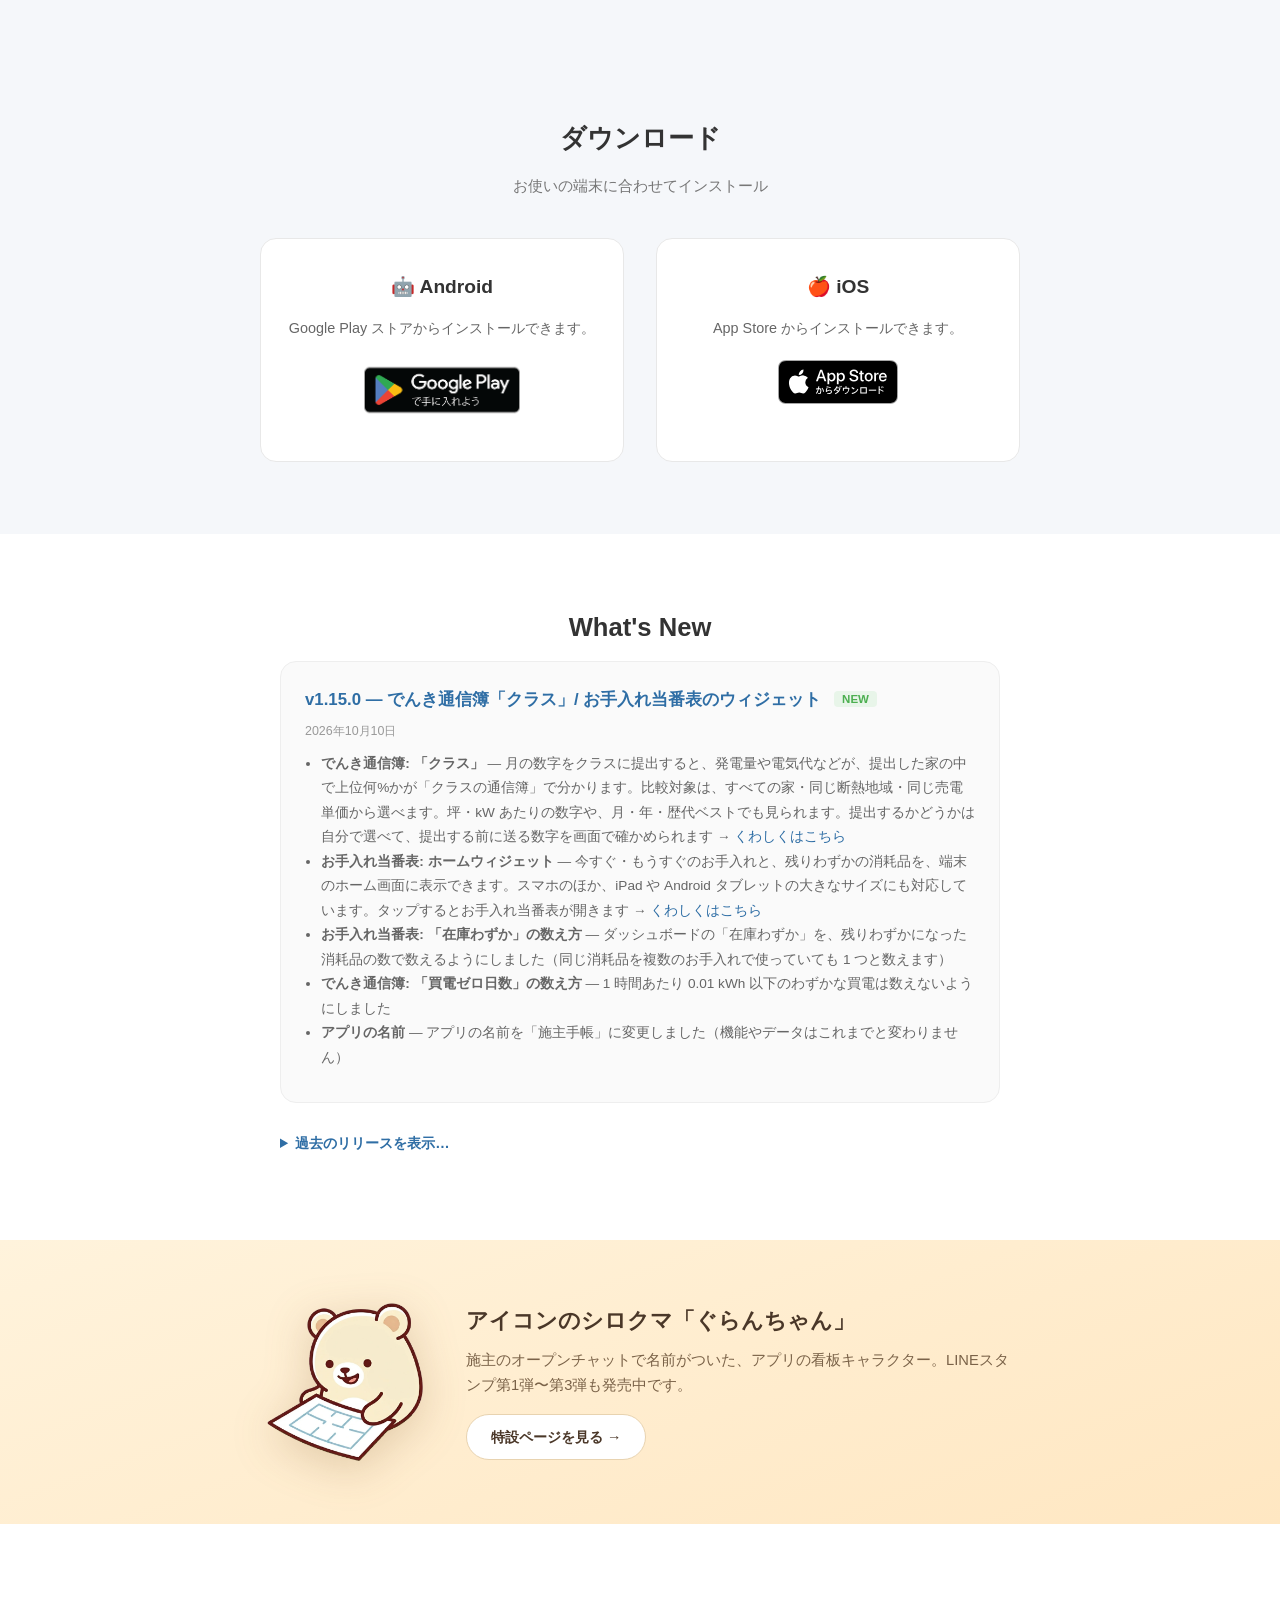
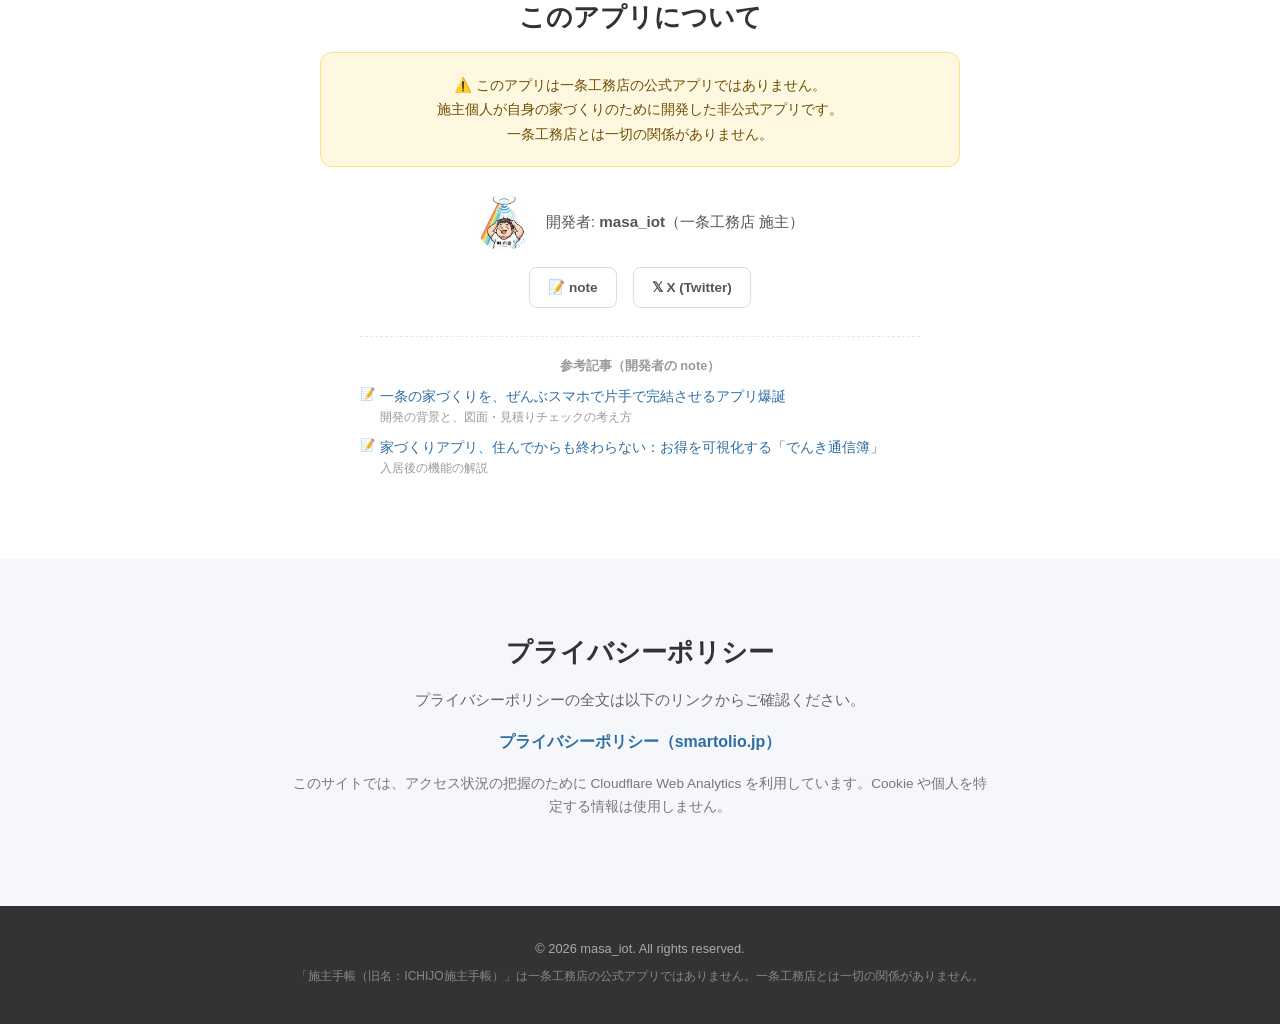
==== commit 19aa37f5: "lp: 累計ダウンロードを 2,000+ に更新" ====
--- a/docs/index.html
+++ b/docs/index.html
@@ -17,7 +17,7 @@
 <meta property="og:site_name" content="施主手帳">
 <meta property="og:title" content="施主手帳（旧名：ICHIJO施主手帳） - 一条工務店の施主のための家づくり・暮らしサポートアプリ">
 <meta property="og:description" content="家づくりも、入居後の暮らしも。図面チェック・見積り比較・でんき通信簿・お手入れ当番表など、一条施主のためのサポートアプリ（非公式）。端末内保存・登録不要・基本無料。">
-<meta property="og:image" content="https://ichijo-unofficial.smartolio.jp/images/ogp_v2.jpg">
+<meta property="og:image" content="https://ichijo-unofficial.smartolio.jp/images/ogp_v3.jpg">
 <meta property="og:image:width" content="1200">
 <meta property="og:image:height" content="630">
 <meta property="og:locale" content="ja_JP">
@@ -42,7 +42,7 @@
   "applicationCategory": "LifestyleApplication",
   "description": "一条工務店の施主のための非公式アプリ。図面チェック（CAD差分）・見積り比較・仕様書チェックから、でんき通信簿・お手入れ当番表まで、家づくりも入居後の暮らしもサポート。",
   "url": "https://ichijo-unofficial.smartolio.jp/",
-  "image": "https://ichijo-unofficial.smartolio.jp/images/ogp_v2.jpg",
+  "image": "https://ichijo-unofficial.smartolio.jp/images/ogp_v3.jpg",
   "author": {"@type": "Person", "name": "masa_iot"},
   "offers": {"@type": "Offer", "price": "0", "priceCurrency": "JPY"},
   "aggregateRating": {"@type": "AggregateRating", "ratingValue": "4.7", "ratingCount": "23", "bestRating": "5", "worstRating": "1"}
@@ -618,7 +618,7 @@
           <img class="badge-apple" alt="Download on the App Store" src="images/app_store_badge_ja.svg" width="109" height="40">
         </a>
       </div>
-      <!-- 実績表示: 数値は手動更新 (最終更新 2026-09-13: 両ストア合計 1,500DL / App Store 4.7★ 23件) -->
+      <!-- 実績表示: 数値は手動更新 (最終更新 2026-10-13: 両ストア合計 2,000DL / App Store 4.7★ 24件) -->
       <div class="hero-proof" aria-label="実績">
         <div class="pr">
           <span class="stars" style="--p:94%" aria-hidden="true">★★★★★</span>
@@ -626,7 +626,7 @@
         </div>
         <span class="sep" aria-hidden="true"></span>
         <div class="pr">
-          <div><div class="num">1,500<small>+</small></div><div class="lbl">累計ダウンロード<br>Android + iOS</div></div>
+          <div><div class="num">2,000<small>+</small></div><div class="lbl">累計ダウンロード<br>Android + iOS</div></div>
         </div>
       </div>
       <a class="hero-manual-link" href="manual.html">📖 詳しい使い方はユーザーマニュアルへ</a>
@@ -692,17 +692,17 @@
 <section class="voices" id="voices">
   <div class="section-inner">
     <h2 class="section-title">施主の声</h2>
-    <p class="section-subtitle">公開から約5か月で累計1,500ダウンロード。App Store に寄せられたレビューから一部をご紹介します。</p>
-
-    <!-- 数値は手動更新 (最終更新 2026-09-13): 累計DL / App Store 評価・件数 -->
+    <p class="section-subtitle">公開から半年で累計2,000ダウンロード。App Store に寄せられたレビューから一部をご紹介します。</p>
+
+    <!-- 数値は手動更新 (最終更新 2026-10-13): 累計DL / App Store 評価・件数 -->
     <div class="stats">
       <div class="stat">
-        <div class="stat-num"><span data-count="1500">1,500</span><small>+</small></div>
+        <div class="stat-num"><span data-count="2000">2,000</span><small>+</small></div>
         <div class="stat-lbl">累計ダウンロード<small>Android + iOS 合計</small></div>
       </div>
       <div class="stat">
         <div class="stat-num">4.7<span class="stars" style="--p:94%" aria-hidden="true">★★★★★</span></div>
-        <div class="stat-lbl">App Store 評価<small>23件のレビュー</small></div>
+        <div class="stat-lbl">App Store 評価<small>24件のレビュー</small></div>
       </div>
     </div>
 
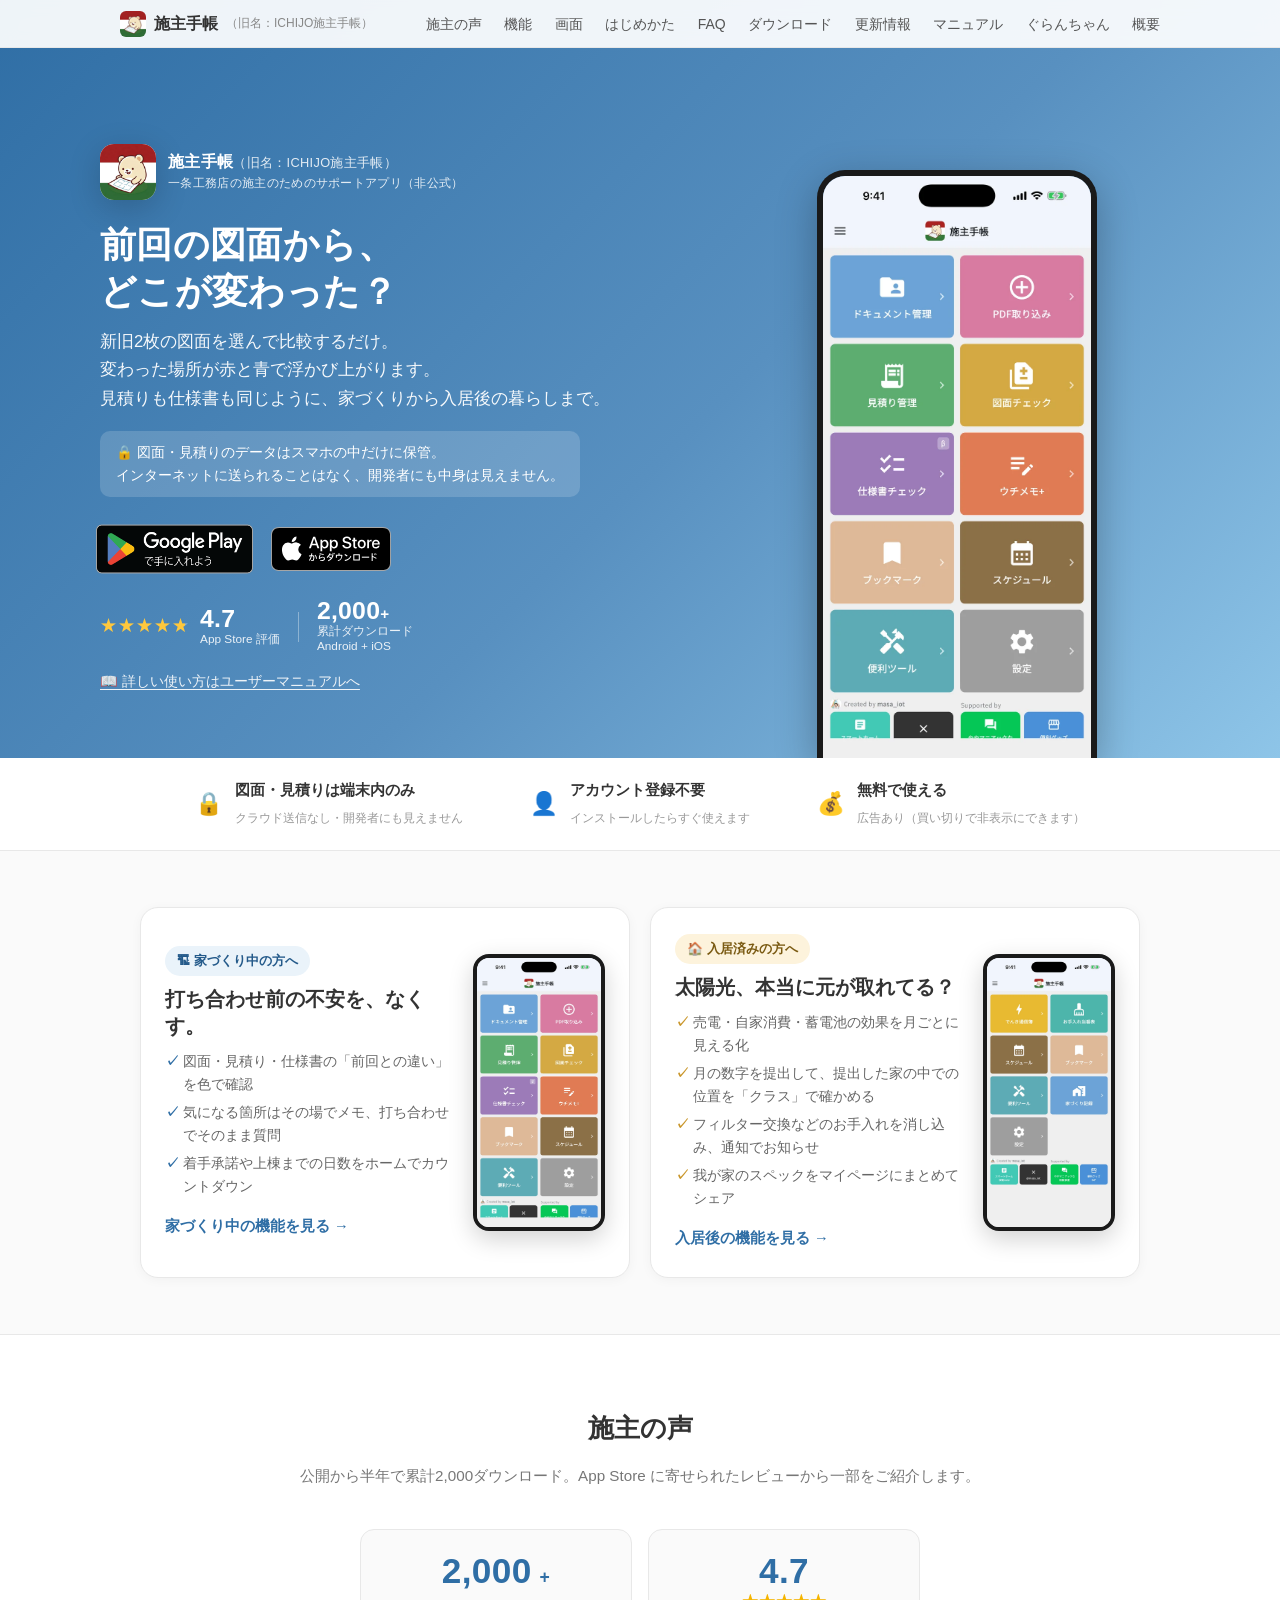
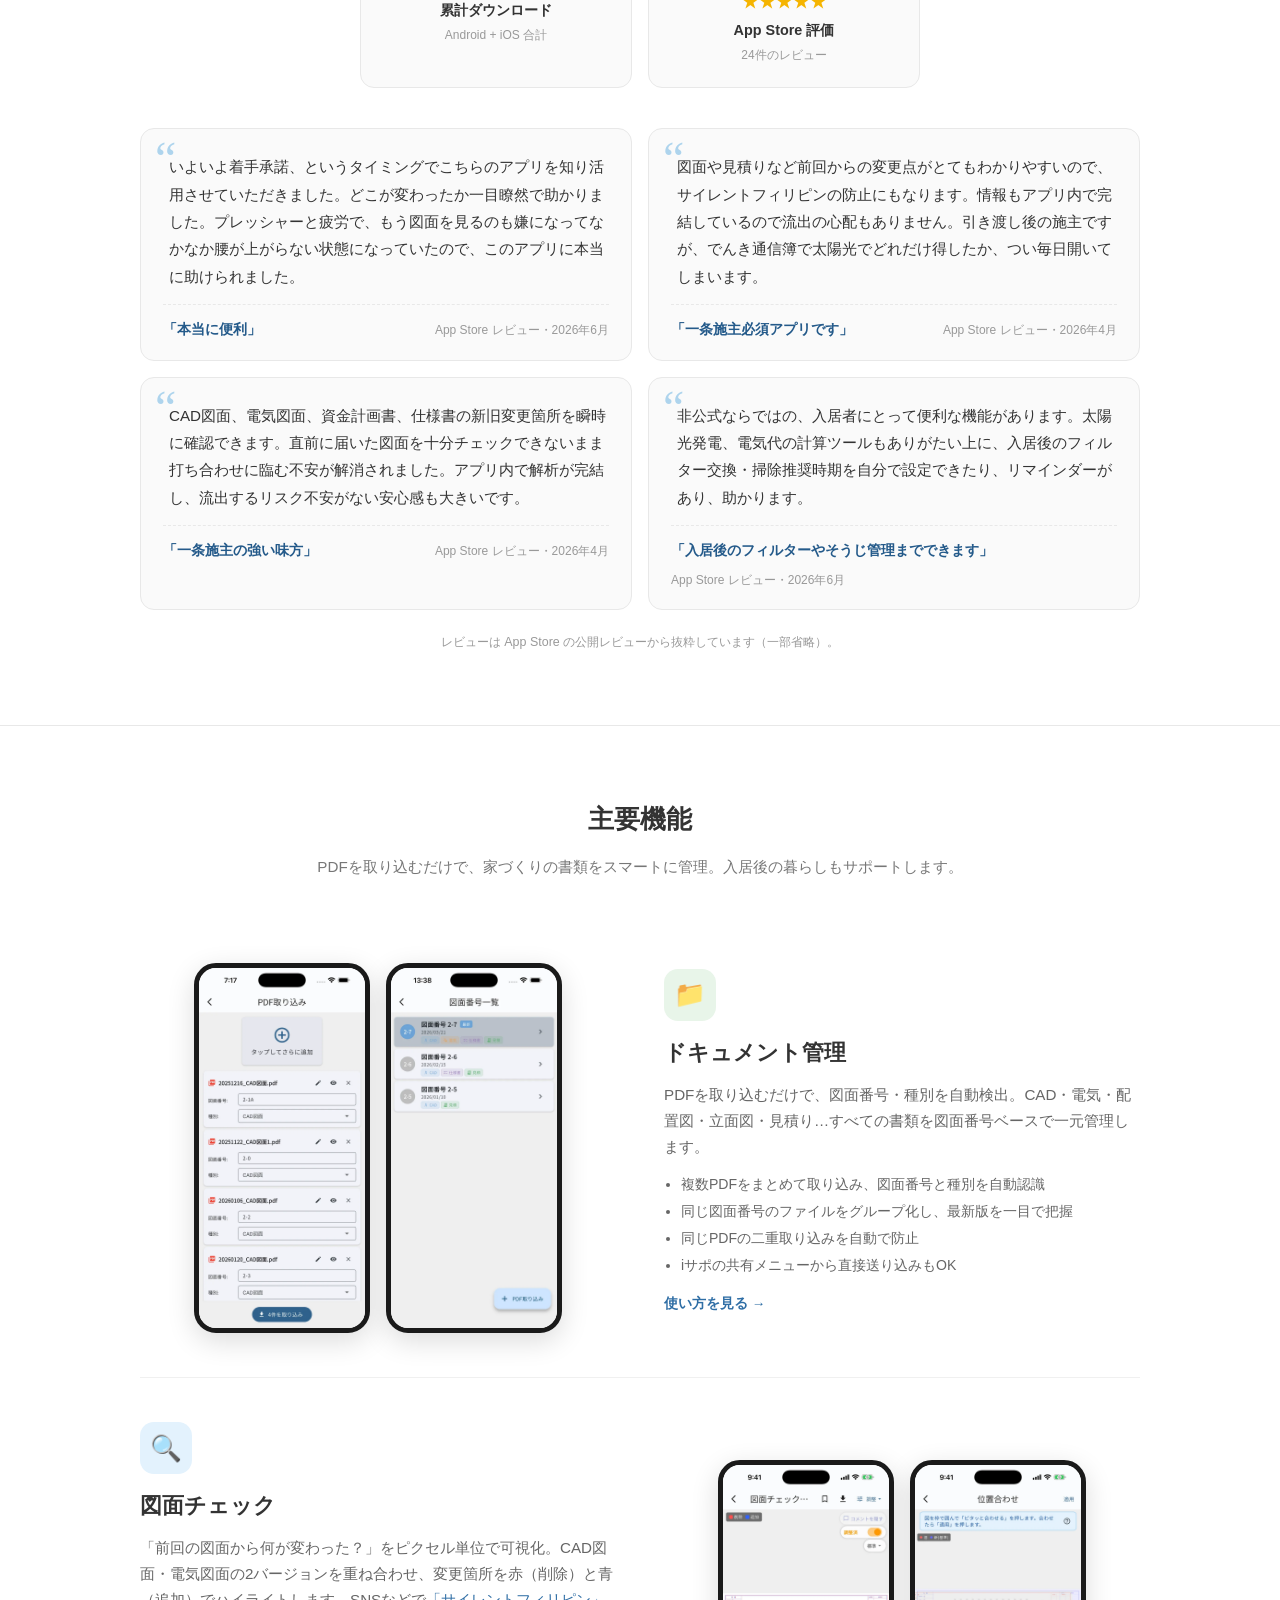
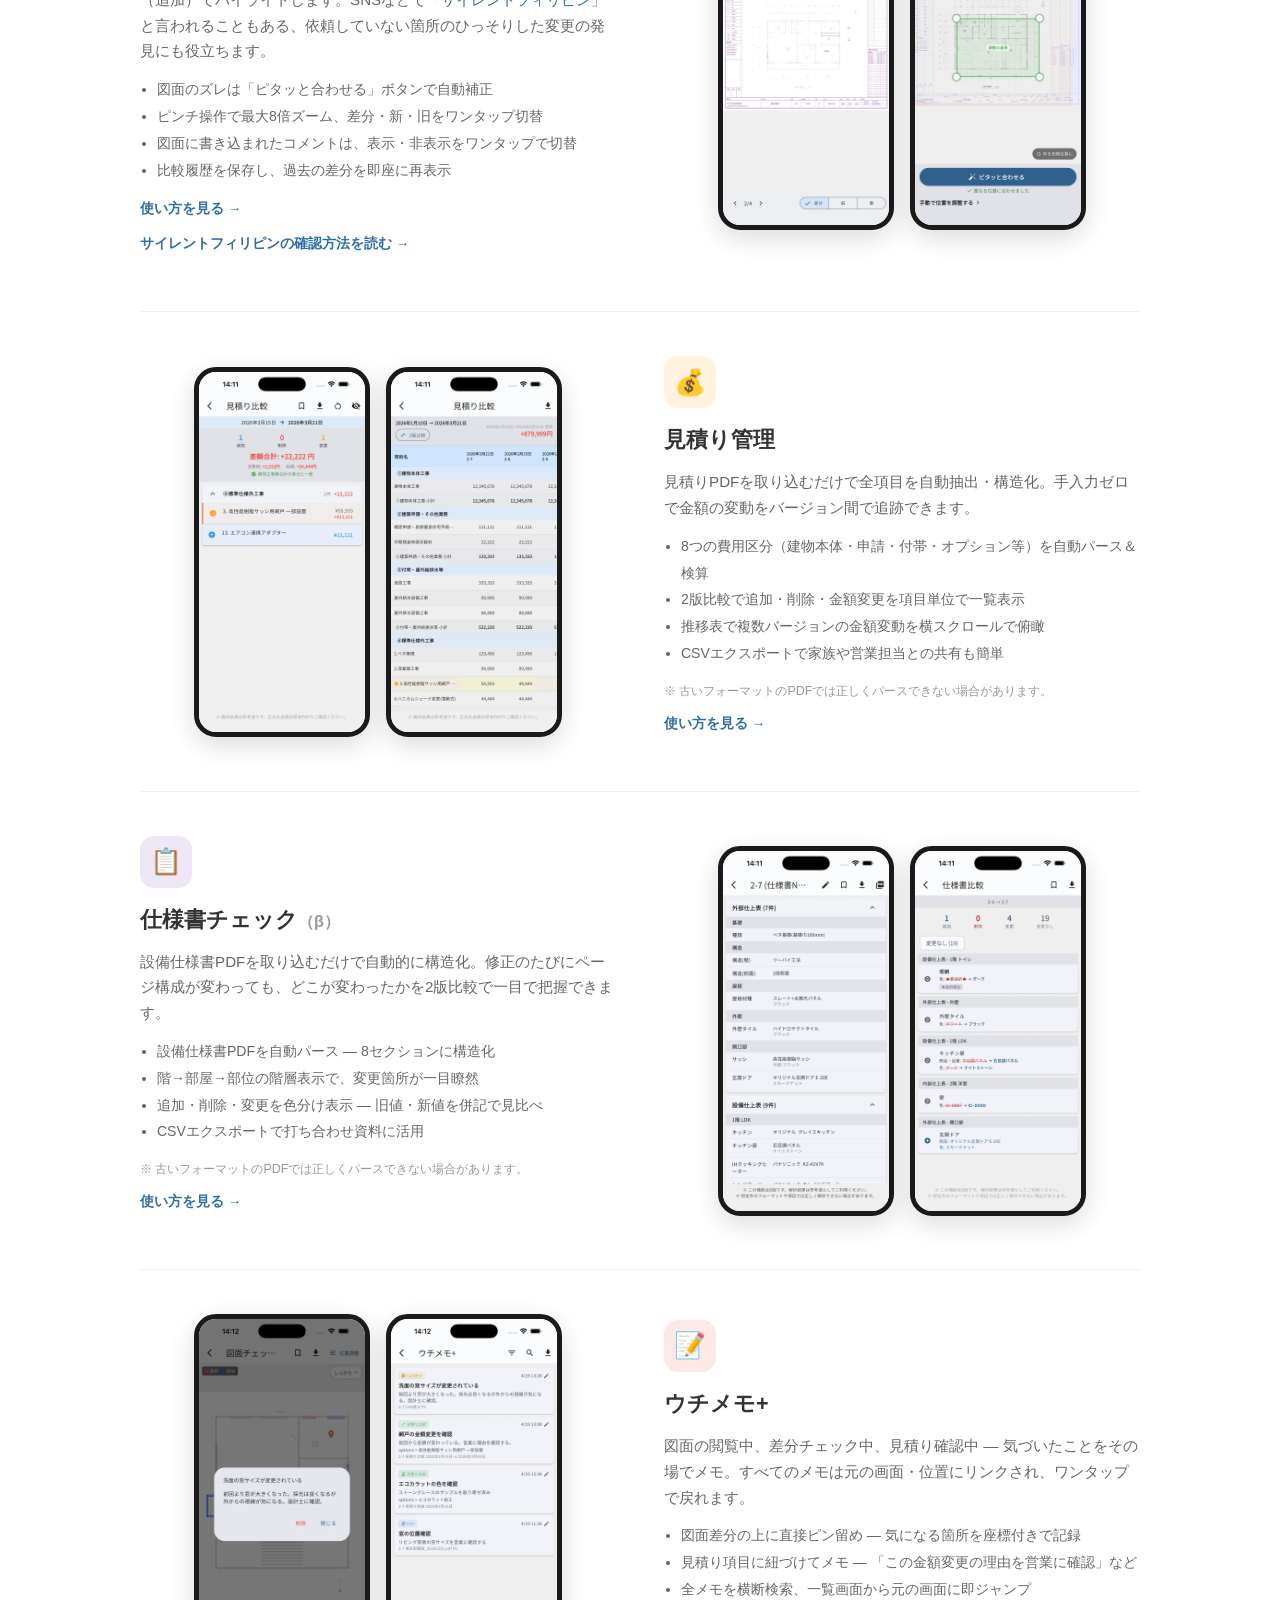
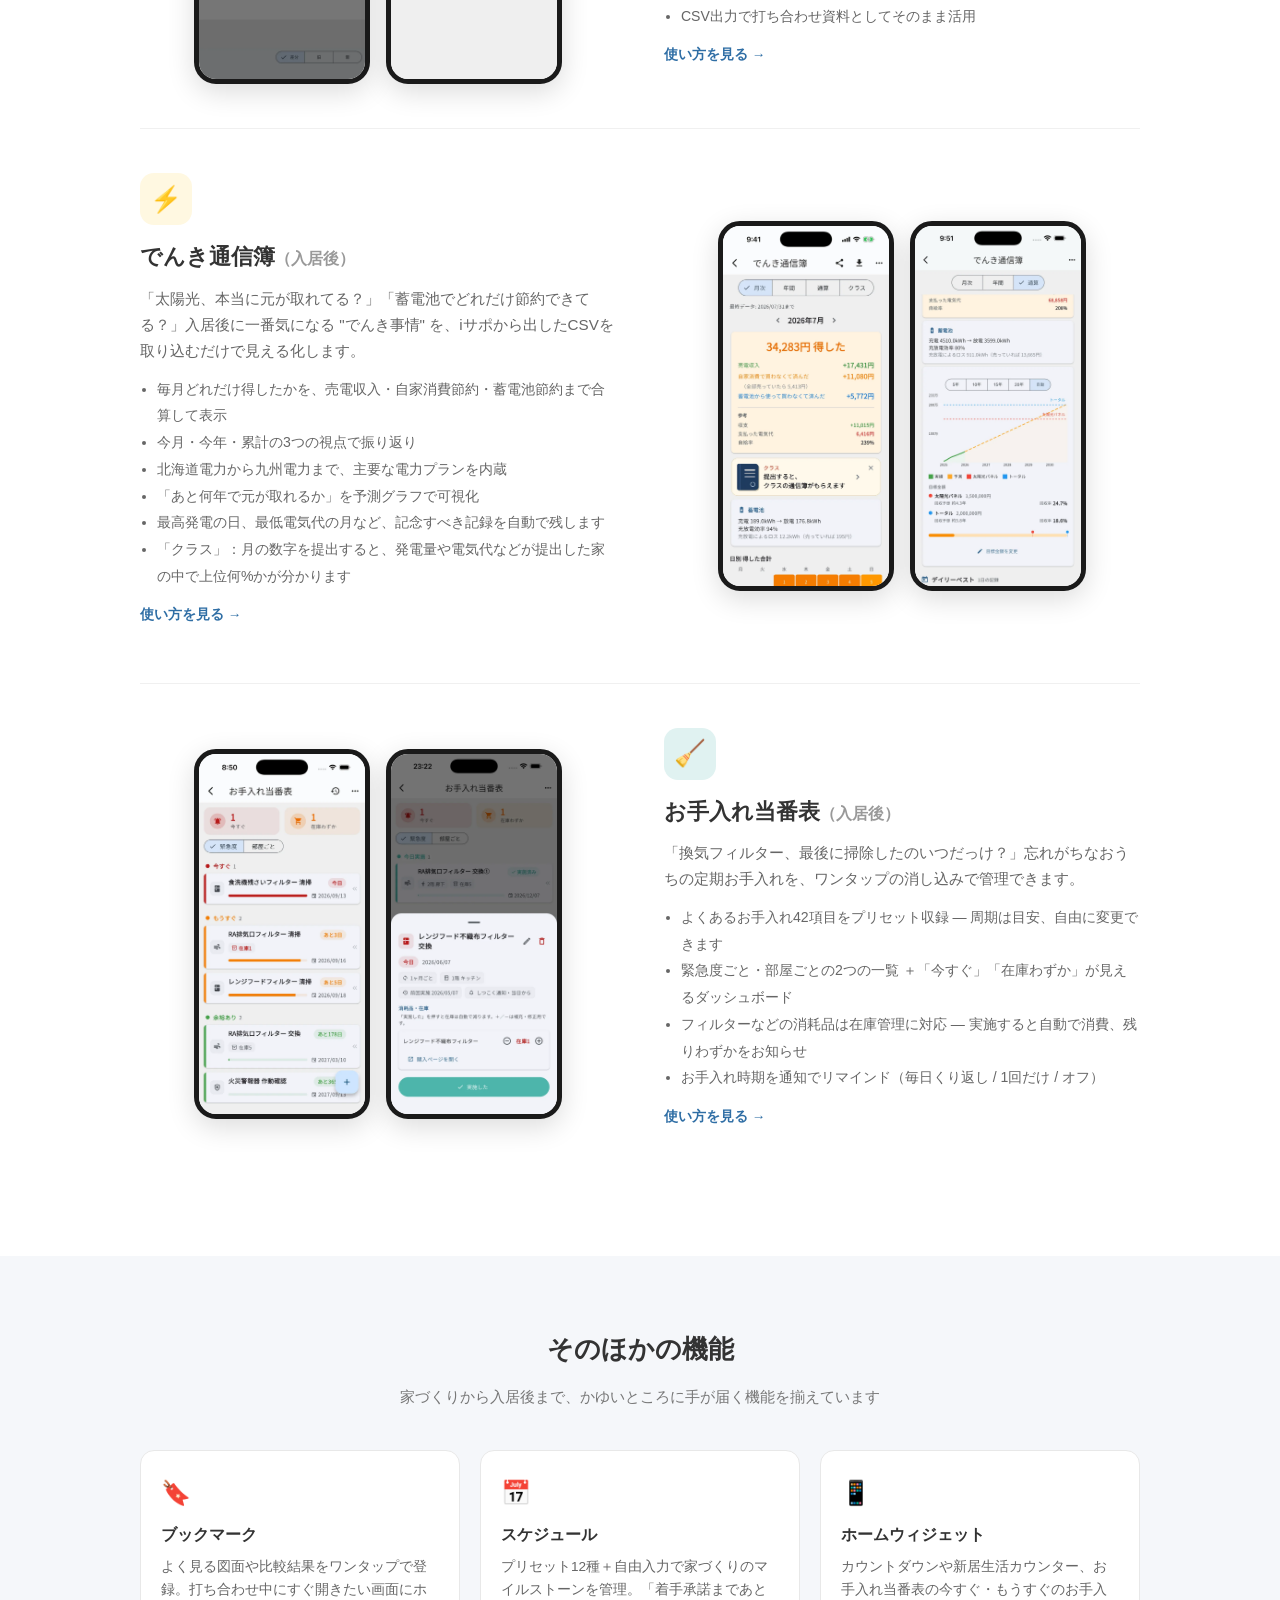
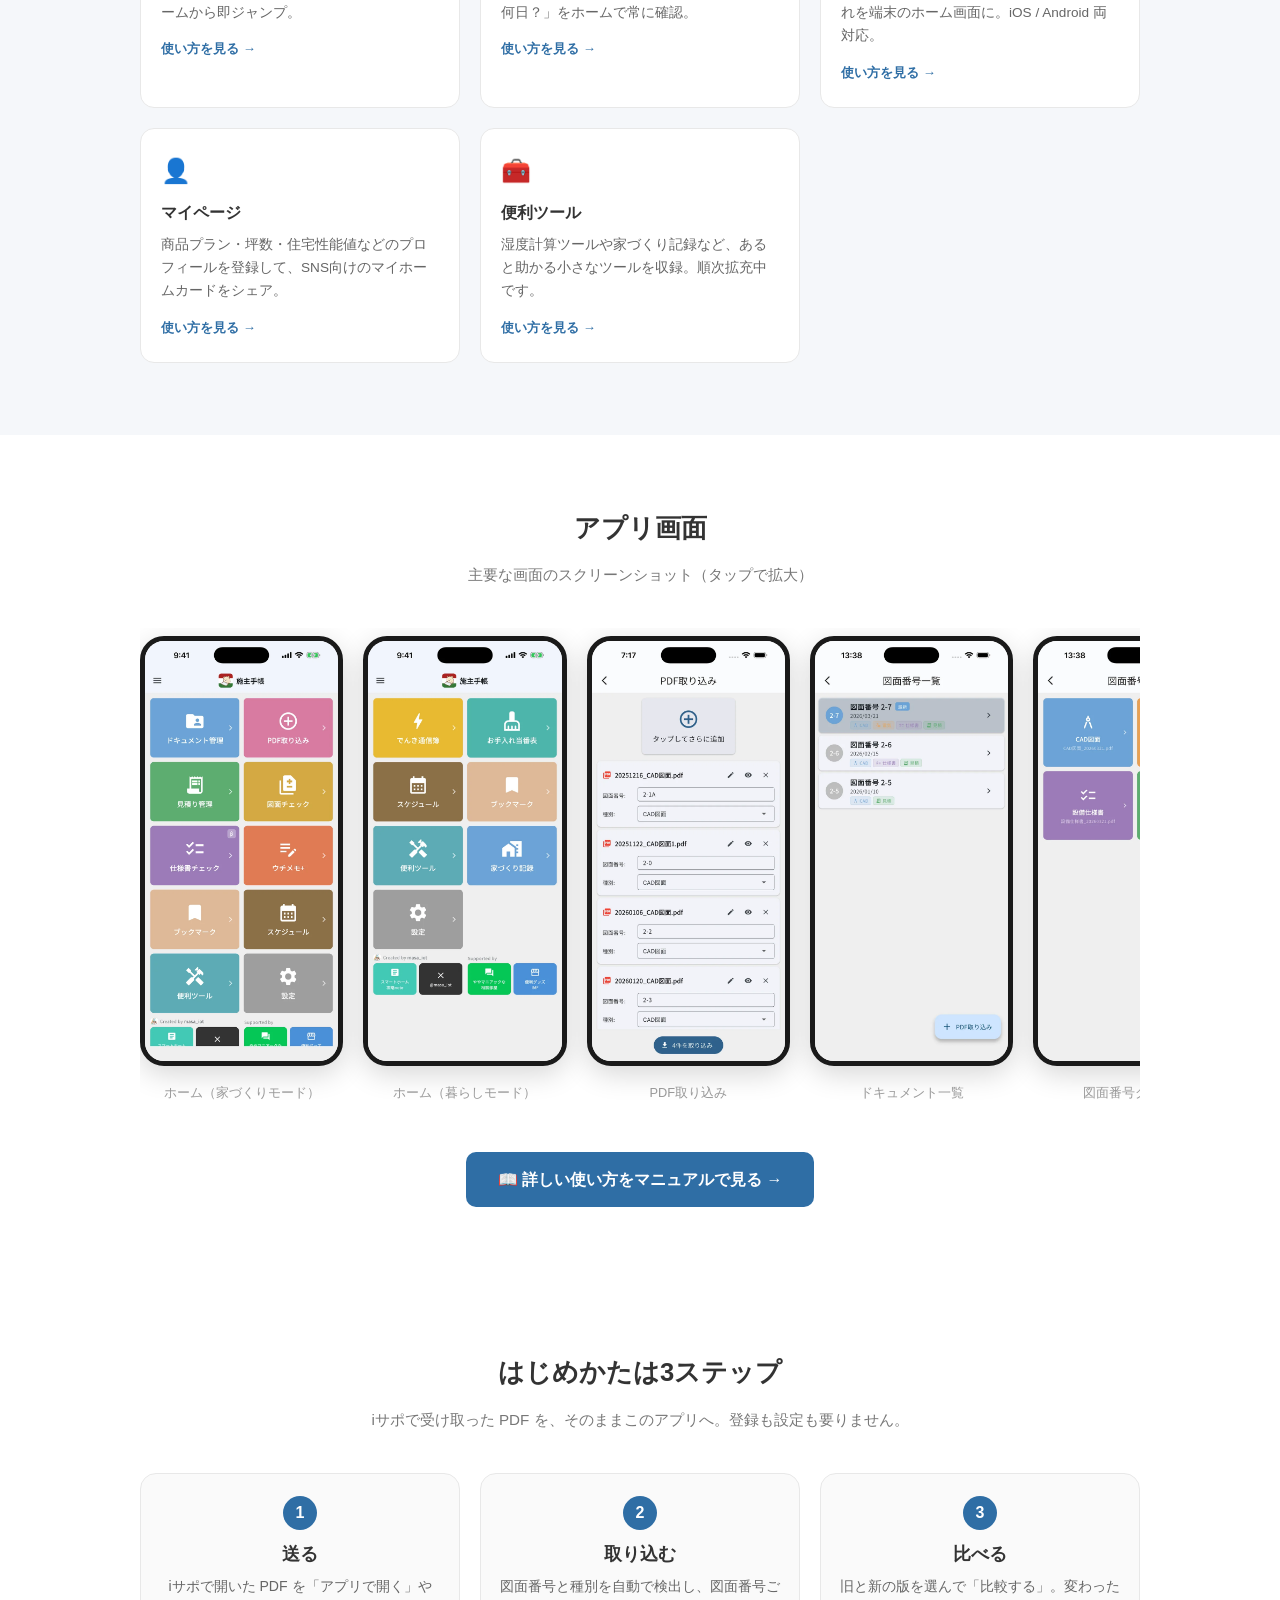
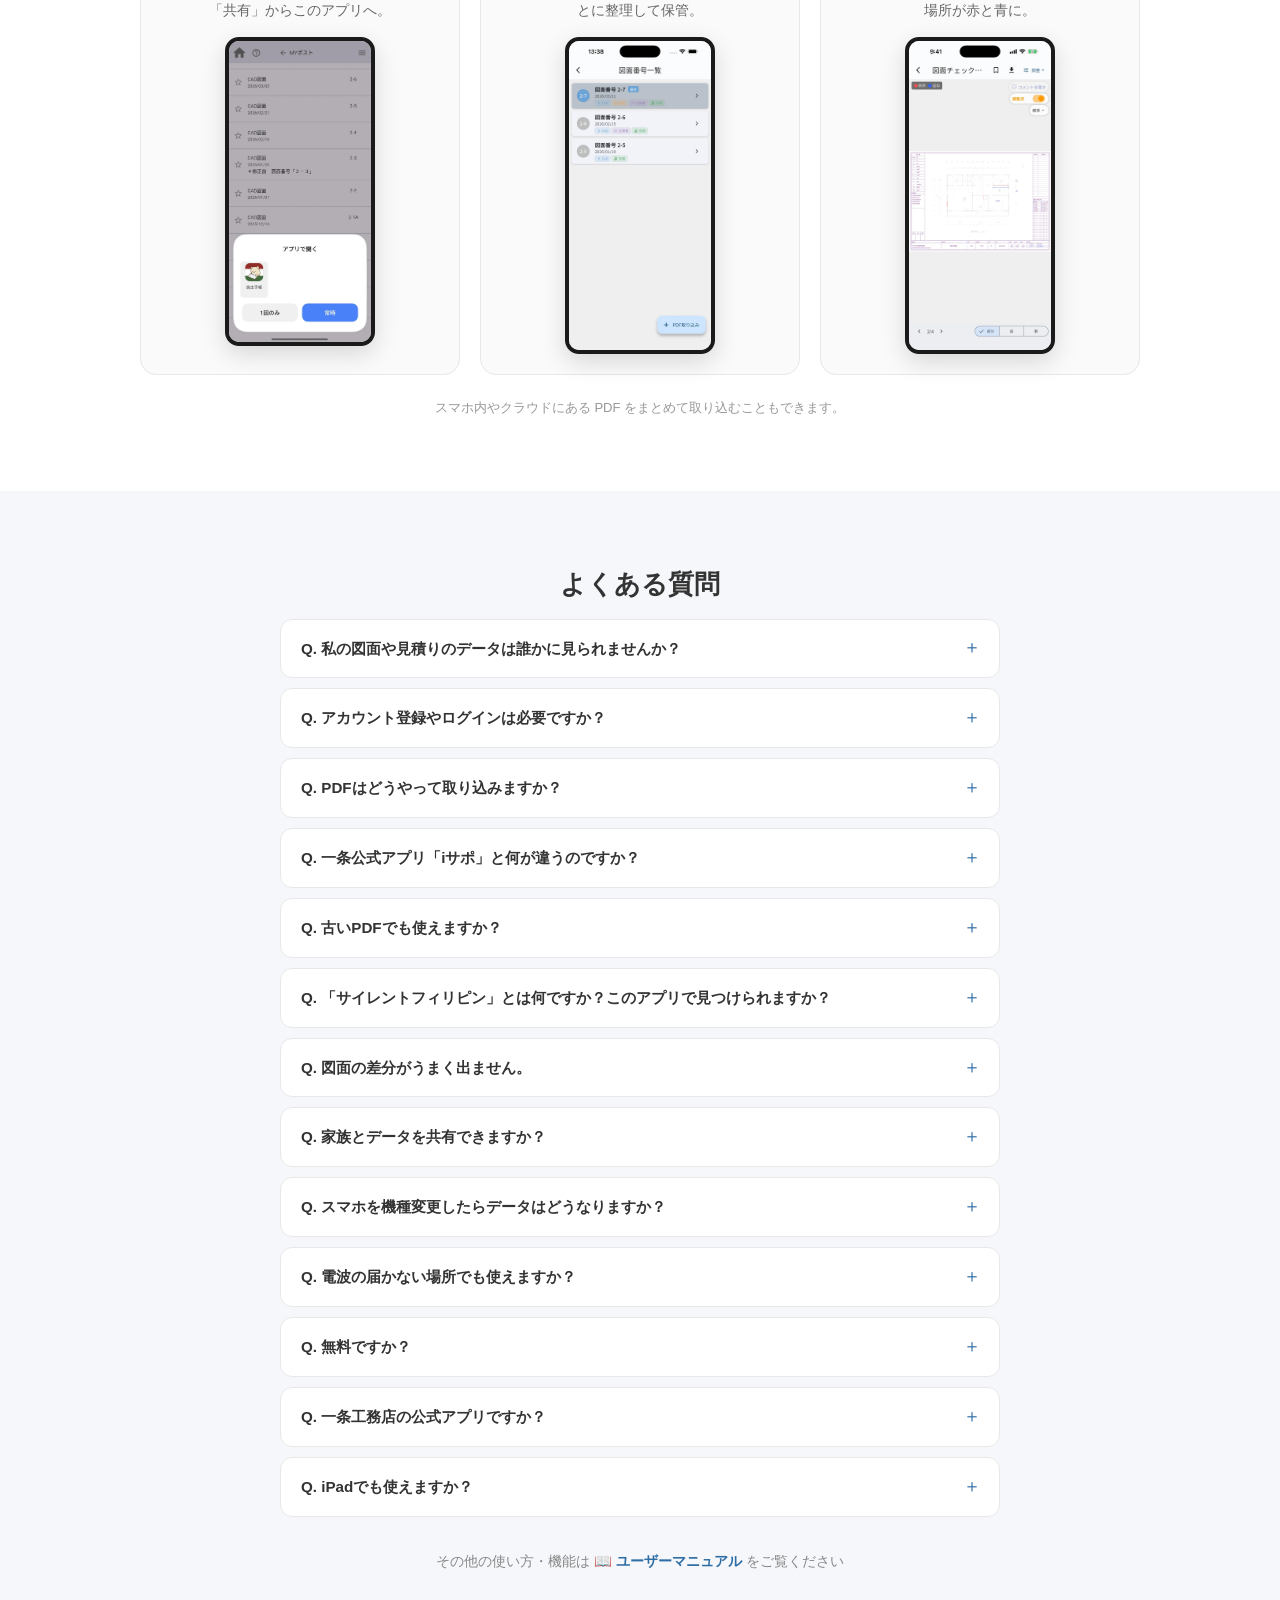
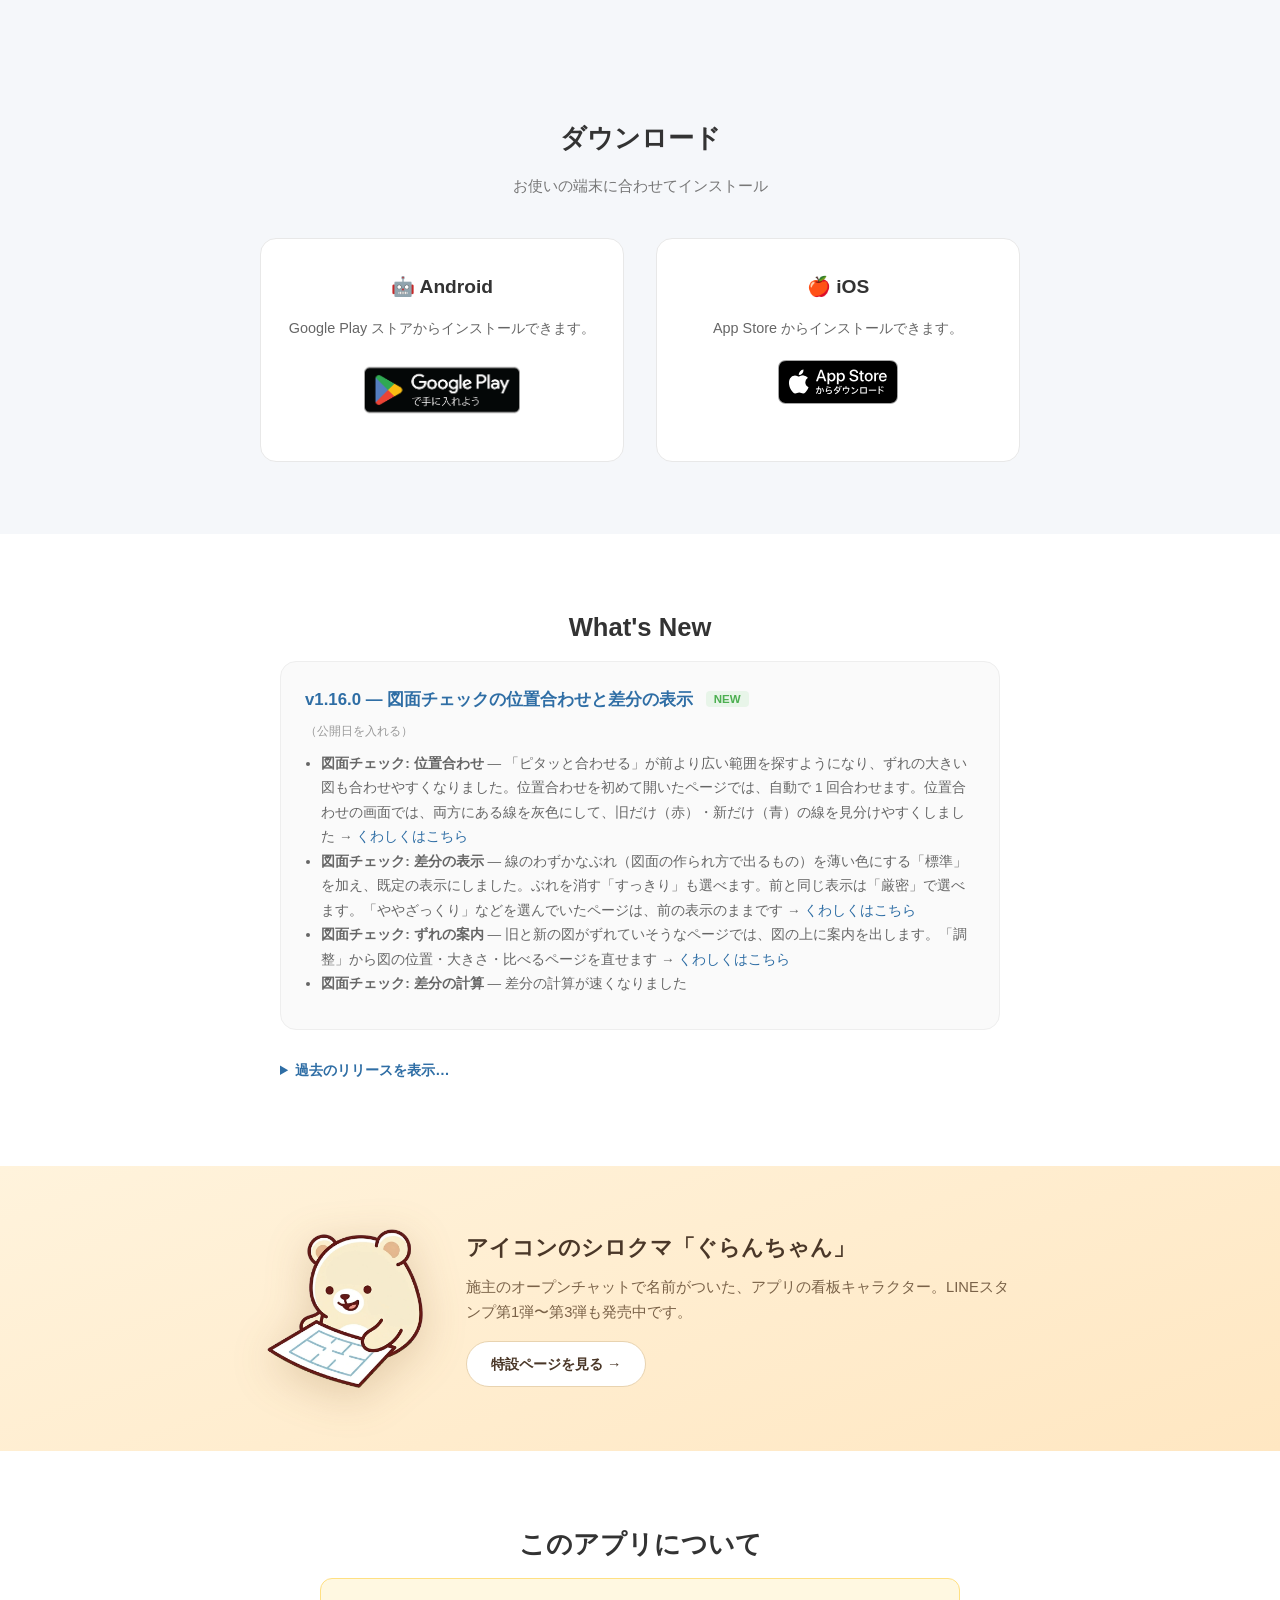
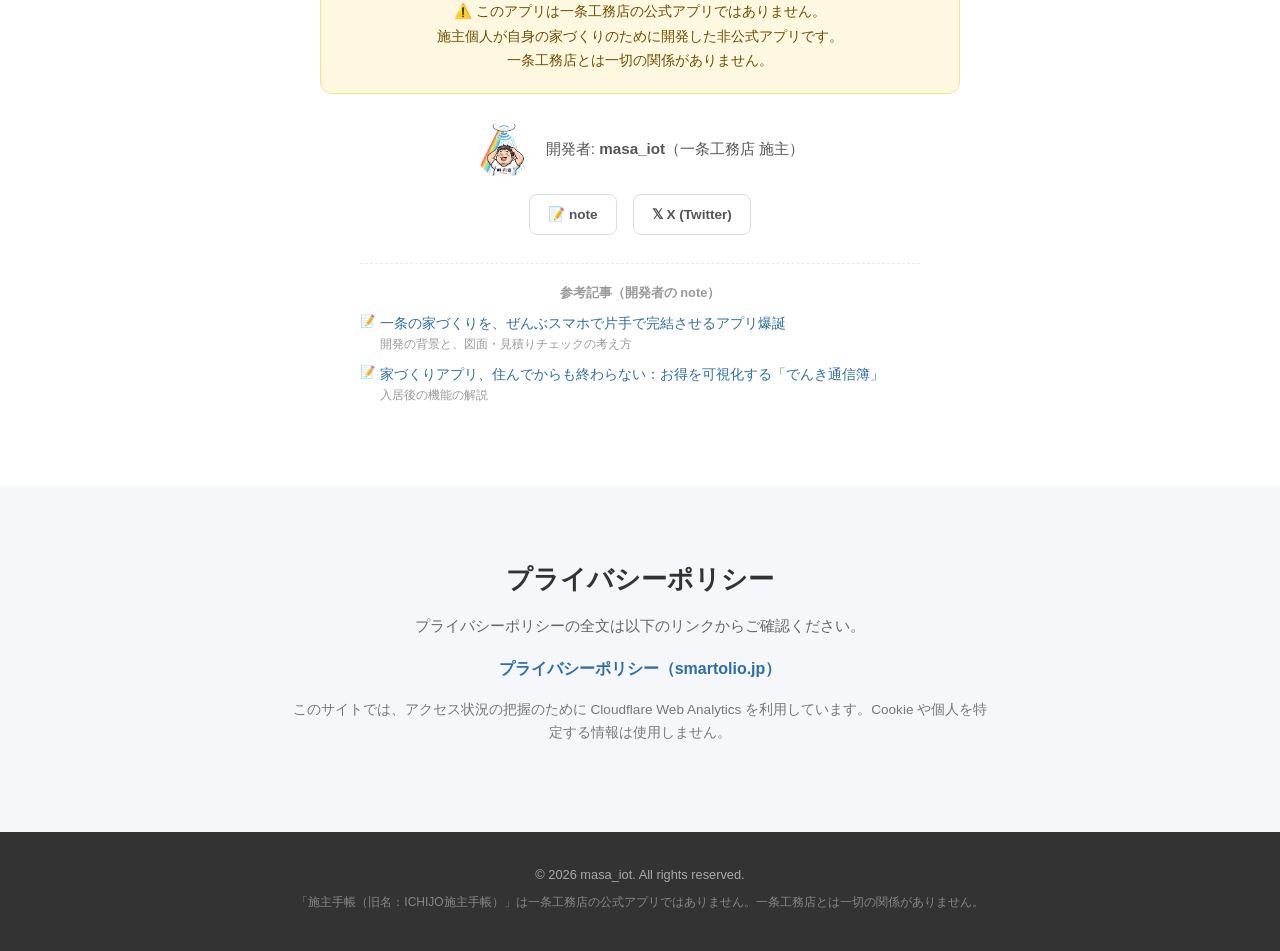
==== commit ec1065f3: "docs: マニュアルと LP を v1.16.0 の図面チェック（位置合わせ・差分の表示・ずれの案内）に合わせて更新" ====
--- a/docs/index.html
+++ b/docs/index.html
@@ -57,7 +57,7 @@
     {"@type": "Question", "name": "アカウント登録やログインは必要ですか？", "acceptedAnswer": {"@type": "Answer", "text": "不要です。インストールしたらすぐに使えます。メールアドレスなどの個人情報の入力も一切ありません。"}},
     {"@type": "Question", "name": "PDFはどうやって取り込みますか？", "acceptedAnswer": {"@type": "Answer", "text": "一条公式アプリ（iサポ）でダウンロードしたPDFを「共有」からこのアプリに送るだけです。クラウドやスマホ内に保存してある場合は、まとめて一気に取り込むこともできます。"}},
     {"@type": "Question", "name": "一条公式アプリ「iサポ」と何が違うのですか？", "acceptedAnswer": {"@type": "Answer", "text": "iサポは一条工務店の公式アプリです。このアプリは、iサポで受け取った図面や見積りのPDFを取り込んで「前回からどこが変わったか」を確認したり、見積りの増減を追ったりするための、施主が個人で作った非公式のツールです。"}},
-    {"@type": "Question", "name": "図面の差分がうまく出ません。", "acceptedAnswer": {"@type": "Answer", "text": "新旧の図面の位置・大きさ・ページの組み合わせがずれていると、変更のない場所まで赤と青になります。差分画面の「調整」メニューにある位置合わせ・サイズ合わせ・ページの組み合わせで直せます。細かい差分が多すぎるときはノイズ除去フィルタを強めてください。症状別の対処はマニュアルの「図面の差分がうまく出ない」にまとめています。"}},
+    {"@type": "Question", "name": "図面の差分がうまく出ません。", "acceptedAnswer": {"@type": "Answer", "text": "新旧の図面の位置・大きさ・ページの組み合わせがずれていると、変更のない場所まで赤と青になります。差分画面の「調整」メニューにある位置合わせ・サイズ合わせ・ページの組み合わせで直せます。細かい差分が多すぎるときは、差分の表示を「すっきり」にしてください。症状別の対処はマニュアルの「図面の差分がうまく出ない」にまとめています。"}},
     {"@type": "Question", "name": "「サイレントフィリピン」とは何ですか？このアプリで見つけられますか？", "acceptedAnswer": {"@type": "Answer", "text": "一条工務店の図面修正で、依頼していない箇所までひっそり変わっていることを指す、施主の間の俗称です。「サイレント修正」とも呼ばれます。窓の位置が少し動いていた、コンセントが消えていた、といった例が報告されています。このアプリの「図面チェック」は新旧2枚の図面を重ね合わせて変更箇所を赤・青で色分けするので、目視では見落としがちな小さな変更も確認できます。確認のしかたは「サイレントフィリピンとは？図面の変更点を確認する方法」にまとめています。"}},
     {"@type": "Question", "name": "無料ですか？", "acceptedAnswer": {"@type": "Answer", "text": "無料です。画面の下部に広告が表示されますが、ほとんどの機能を制限なくお使いいただけます。11月1日から、無料版では新しい図面番号を保存するときに古い図面番号との入れ替えが必要になります（保存している図面番号が 3 件より少ないうちは、入れ替えなしで保存できます）。買い切りのプレミアムでは、広告の非表示と図面番号の件数の制限なしの保存に加えて、お手入れ当番表の「家族と共有」をはじめられます（招待された家族は無料で参加できます）。"}},
     {"@type": "Question", "name": "一条工務店の公式アプリですか？", "acceptedAnswer": {"@type": "Answer", "text": "いいえ。施主個人が自分の家づくりのために開発した非公式アプリです。一条工務店とは一切関係がありません。"}}
@@ -1023,7 +1023,7 @@
 
       <details class="faq-item">
         <summary>Q. 図面の差分がうまく出ません。</summary>
-        <p class="faq-a">新旧の図面の位置・大きさ・ページの組み合わせがずれていると、変更のない場所まで赤と青になります。差分画面の「調整」メニューにある位置合わせ・サイズ合わせ・ページの組み合わせで直せます。細かい差分が多すぎるときはノイズ除去フィルタを強めてください。症状別の対処は <a href="manual.html#troubleshooting-diff">マニュアルの「図面の差分がうまく出ない」</a> にまとめています。</p>
+        <p class="faq-a">新旧の図面の位置・大きさ・ページの組み合わせがずれていると、変更のない場所まで赤と青になります。差分画面の「調整」メニューにある位置合わせ・サイズ合わせ・ページの組み合わせで直せます。細かい差分が多すぎるときは、差分の表示を「すっきり」にしてください。症状別の対処は <a href="manual.html#troubleshooting-diff">マニュアルの「図面の差分がうまく出ない」</a> にまとめています。</p>
       </details>
 
       <details class="faq-item">
@@ -1095,8 +1095,20 @@
   <div class="section-inner">
     <h2 class="section-title">What's New</h2>
     <div style="max-width:720px;margin:0 auto">
+      <div class="release-card" id="v1-16-0">
+        <h3>v1.16.0 — 図面チェックの位置合わせと差分の表示 <span class="tag-new">NEW</span></h3>
+        <p class="release-date"><time datetime="2026-11-00">（公開日を入れる）</time></p>
+        <ul>
+          <li><strong>図面チェック: 位置合わせ</strong> — 「ピタッと合わせる」が前より広い範囲を探すようになり、ずれの大きい図も合わせやすくなりました。位置合わせを初めて開いたページでは、自動で 1 回合わせます。位置合わせの画面では、両方にある線を灰色にして、旧だけ（赤）・新だけ（青）の線を見分けやすくしました → <a href="manual.html#alignment">くわしくはこちら</a></li>
+          <li><strong>図面チェック: 差分の表示</strong> — 線のわずかなぶれ（図面の作られ方で出るもの）を薄い色にする「標準」を加え、既定の表示にしました。ぶれを消す「すっきり」も選べます。前と同じ表示は「厳密」で選べます。「ややざっくり」などを選んでいたページは、前の表示のままです → <a href="manual.html#diff-filter">くわしくはこちら</a></li>
+          <li><strong>図面チェック: ずれの案内</strong> — 旧と新の図がずれていそうなページでは、図の上に案内を出します。「調整」から図の位置・大きさ・比べるページを直せます → <a href="manual.html#diff-shift-banner">くわしくはこちら</a></li>
+          <li><strong>図面チェック: 差分の計算</strong> — 差分の計算が速くなりました</li>
+        </ul>
+      </div>
+      <details class="release-history">
+        <summary>過去のリリースを表示…</summary>
       <div class="release-card" id="v1-15-0">
-        <h3>v1.15.0 — でんき通信簿「クラス」/ お手入れ当番表のウィジェット <span class="tag-new">NEW</span></h3>
+        <h3>v1.15.0 — でんき通信簿「クラス」/ お手入れ当番表のウィジェット</h3>
         <p class="release-date"><time datetime="2026-10-10">2026年10月10日</time></p>
         <ul>
           <li><strong>でんき通信簿: 「クラス」</strong> — 月の数字をクラスに提出すると、発電量や電気代などが、提出した家の中で上位何%かが「クラスの通信簿」で分かります。比較対象は、すべての家・同じ断熱地域・同じ売電単価から選べます。坪・kW あたりの数字や、月・年・歴代ベストでも見られます。提出するかどうかは自分で選べて、提出する前に送る数字を画面で確かめられます → <a href="manual.html#electricity-class">くわしくはこちら</a></li>
@@ -1106,8 +1118,6 @@
           <li><strong>アプリの名前</strong> — アプリの名前を「施主手帳」に変更しました（機能やデータはこれまでと変わりません）</li>
         </ul>
       </div>
-      <details class="release-history">
-        <summary>過去のリリースを表示…</summary>
       <div class="release-card" id="v1-14-0">
         <h3>v1.14.0 — 図面チェック「その他」/ 図面番号の入れ替え</h3>
         <p class="release-date"><time datetime="2026-09-27">2026年9月27日</time></p>
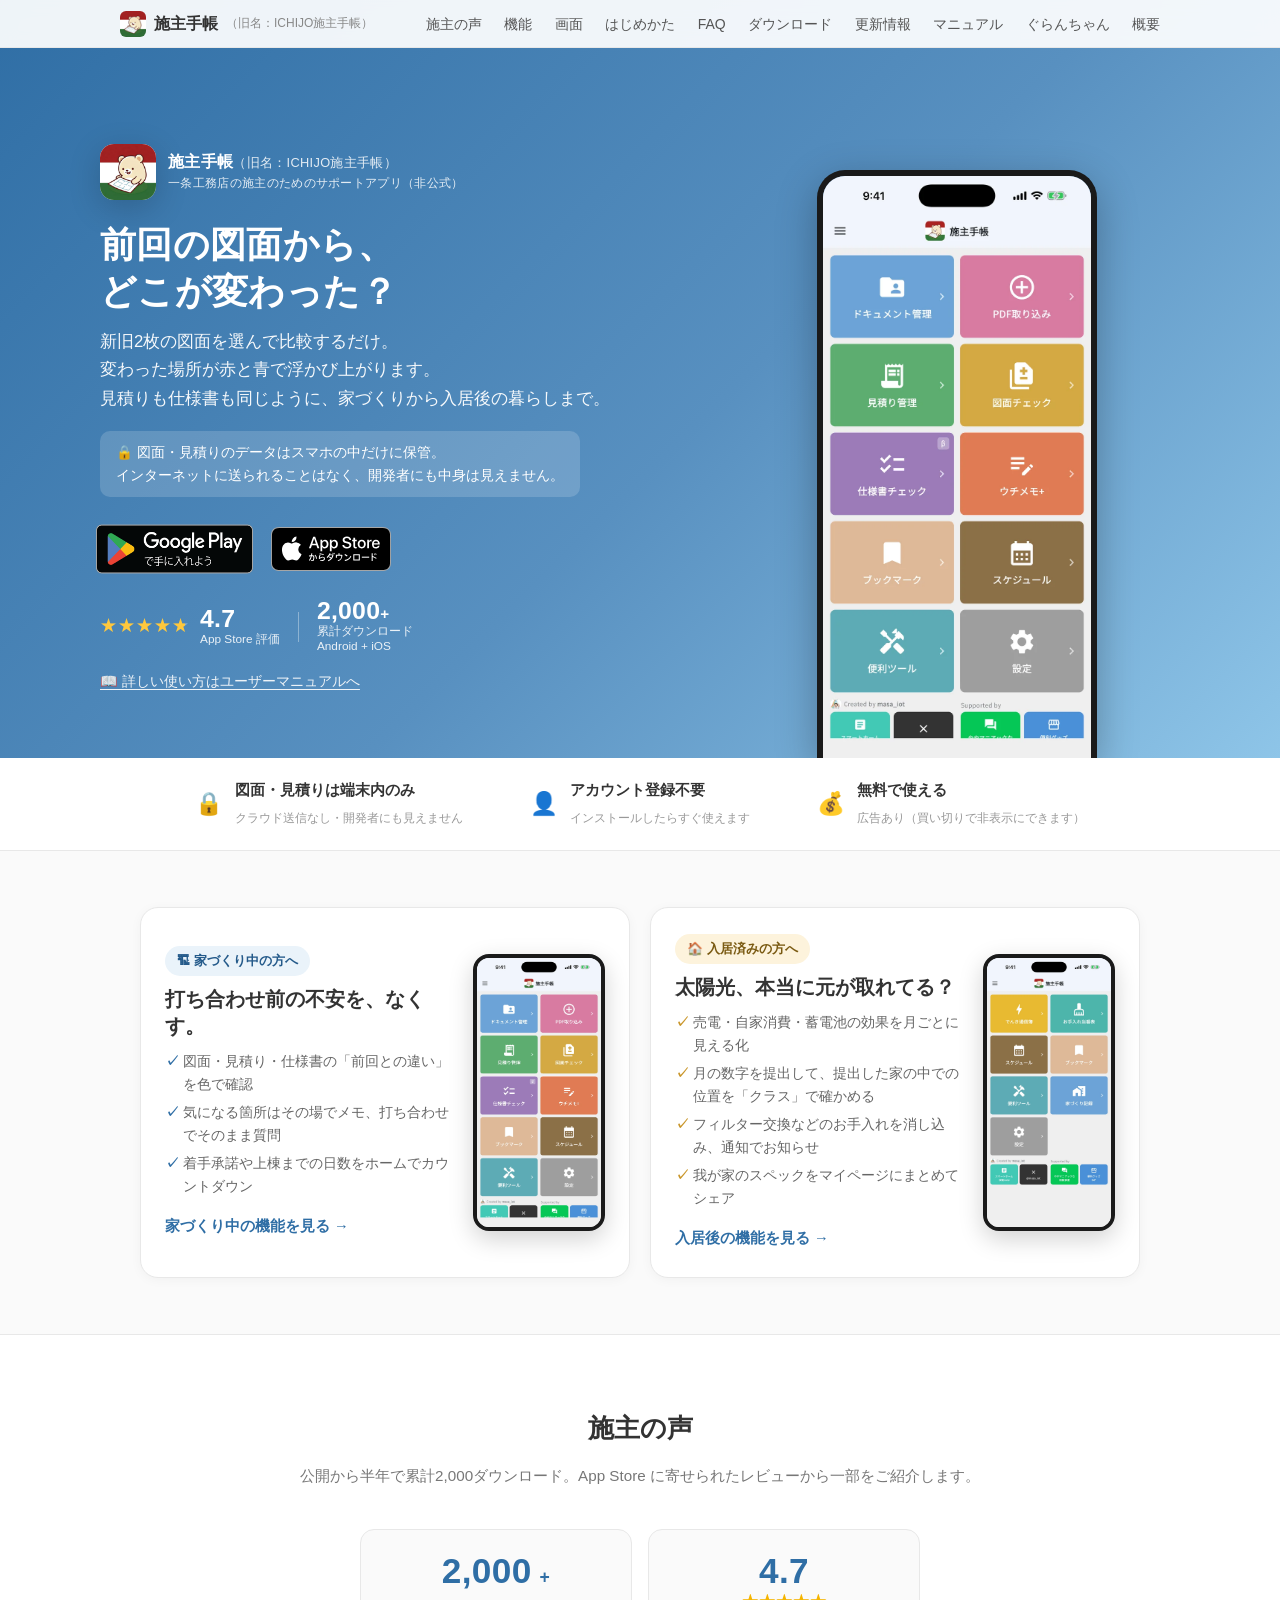
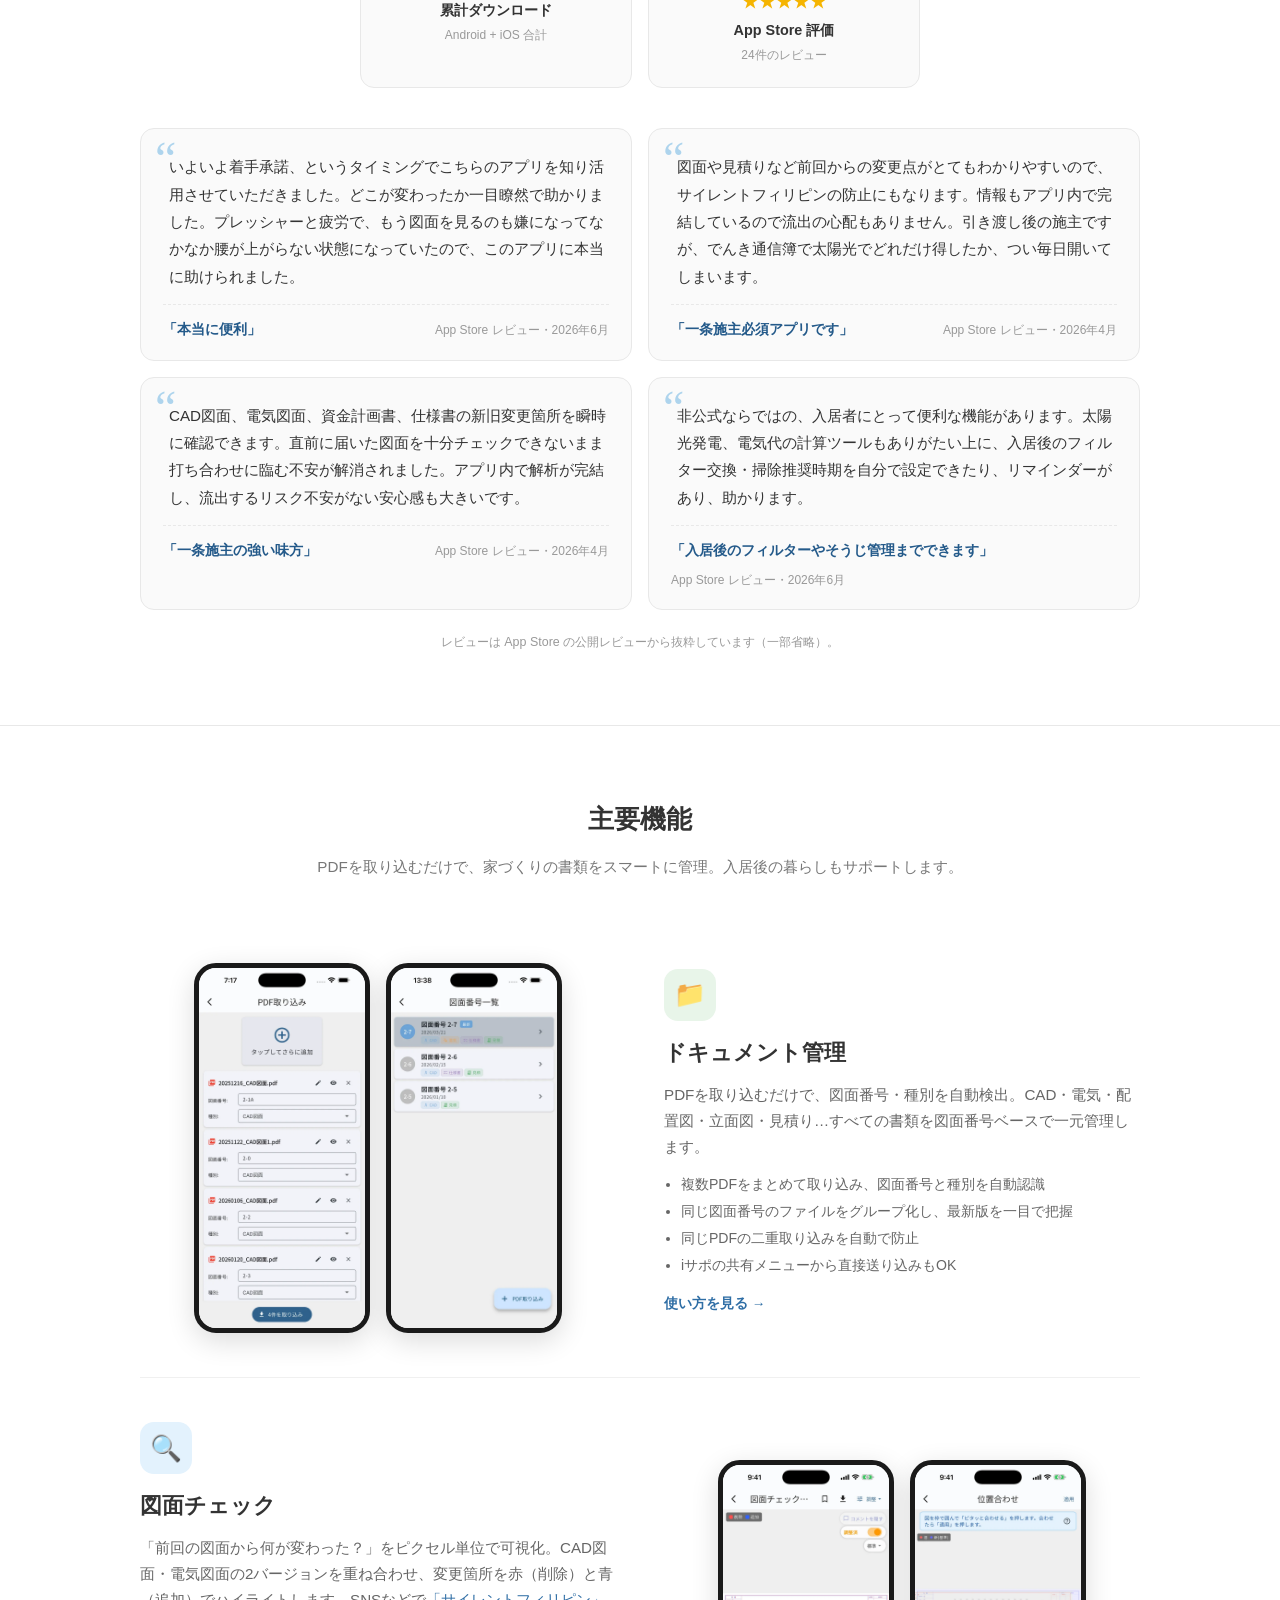
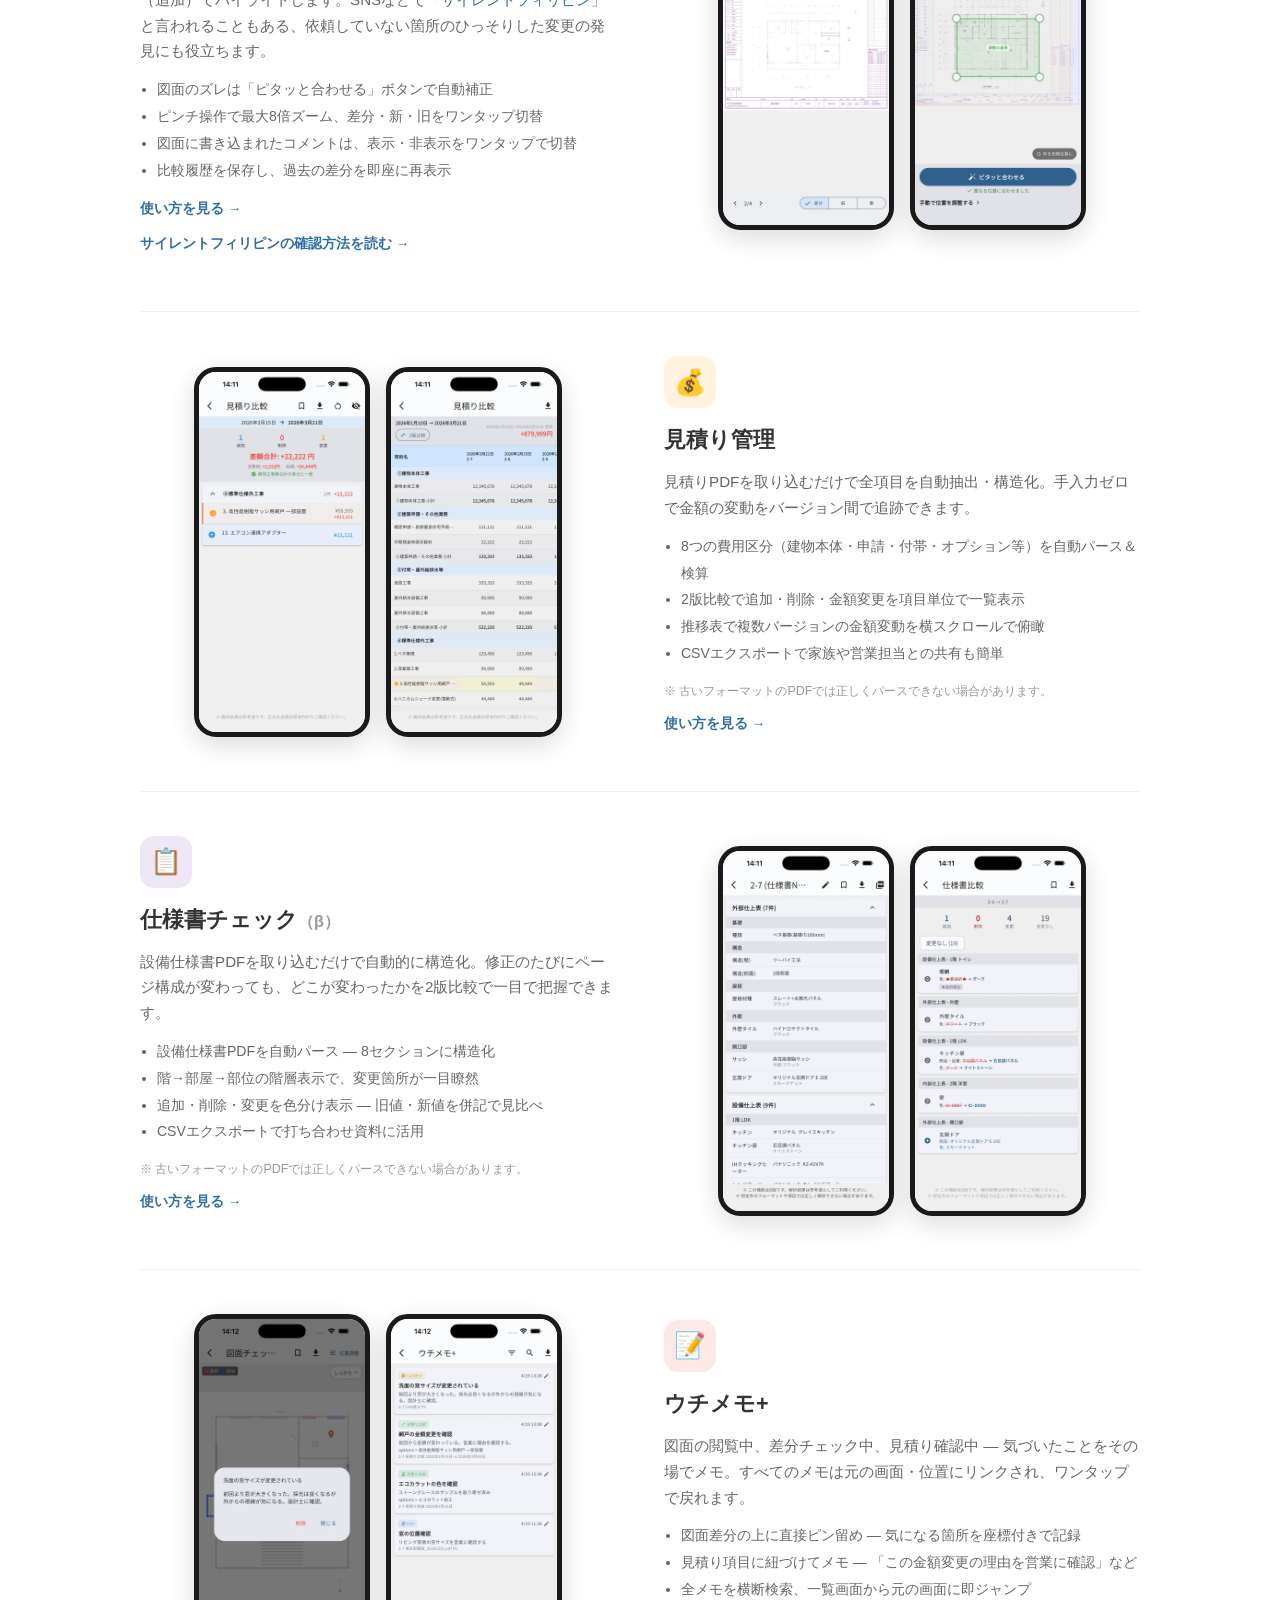
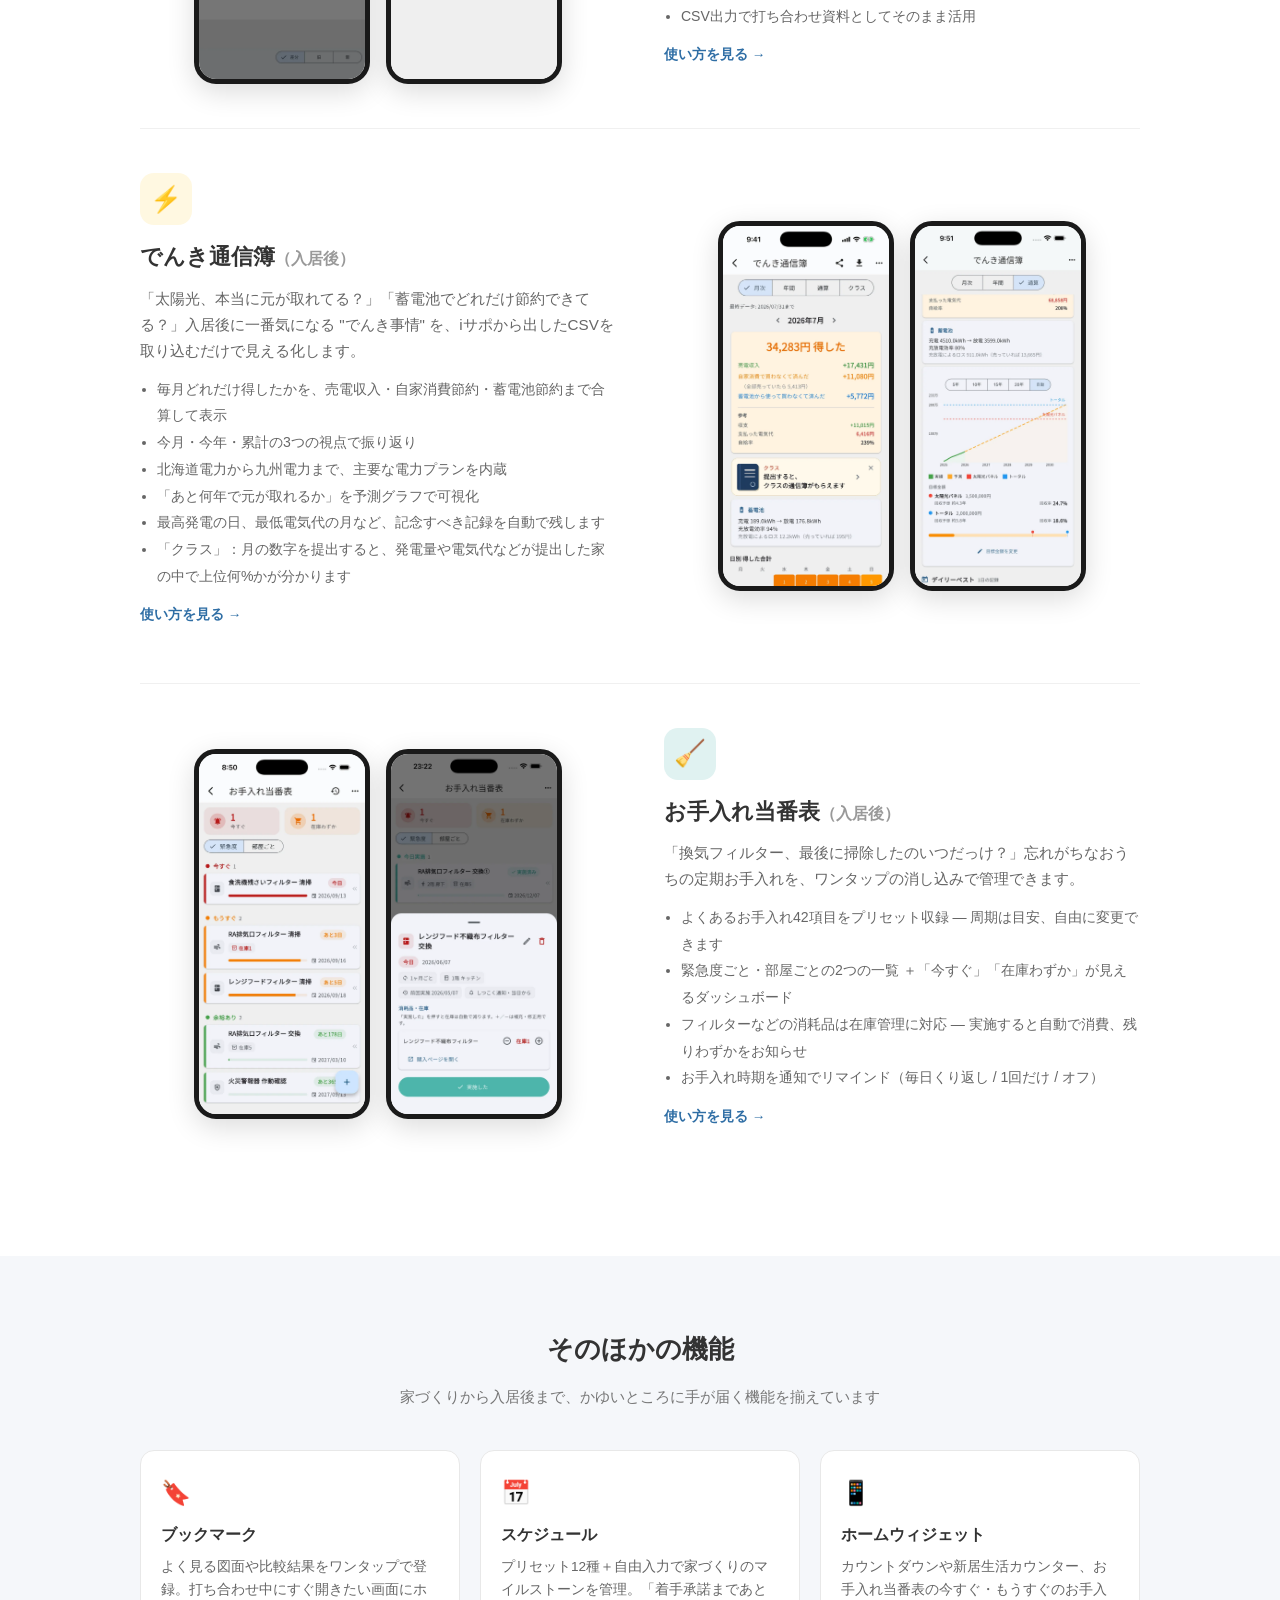
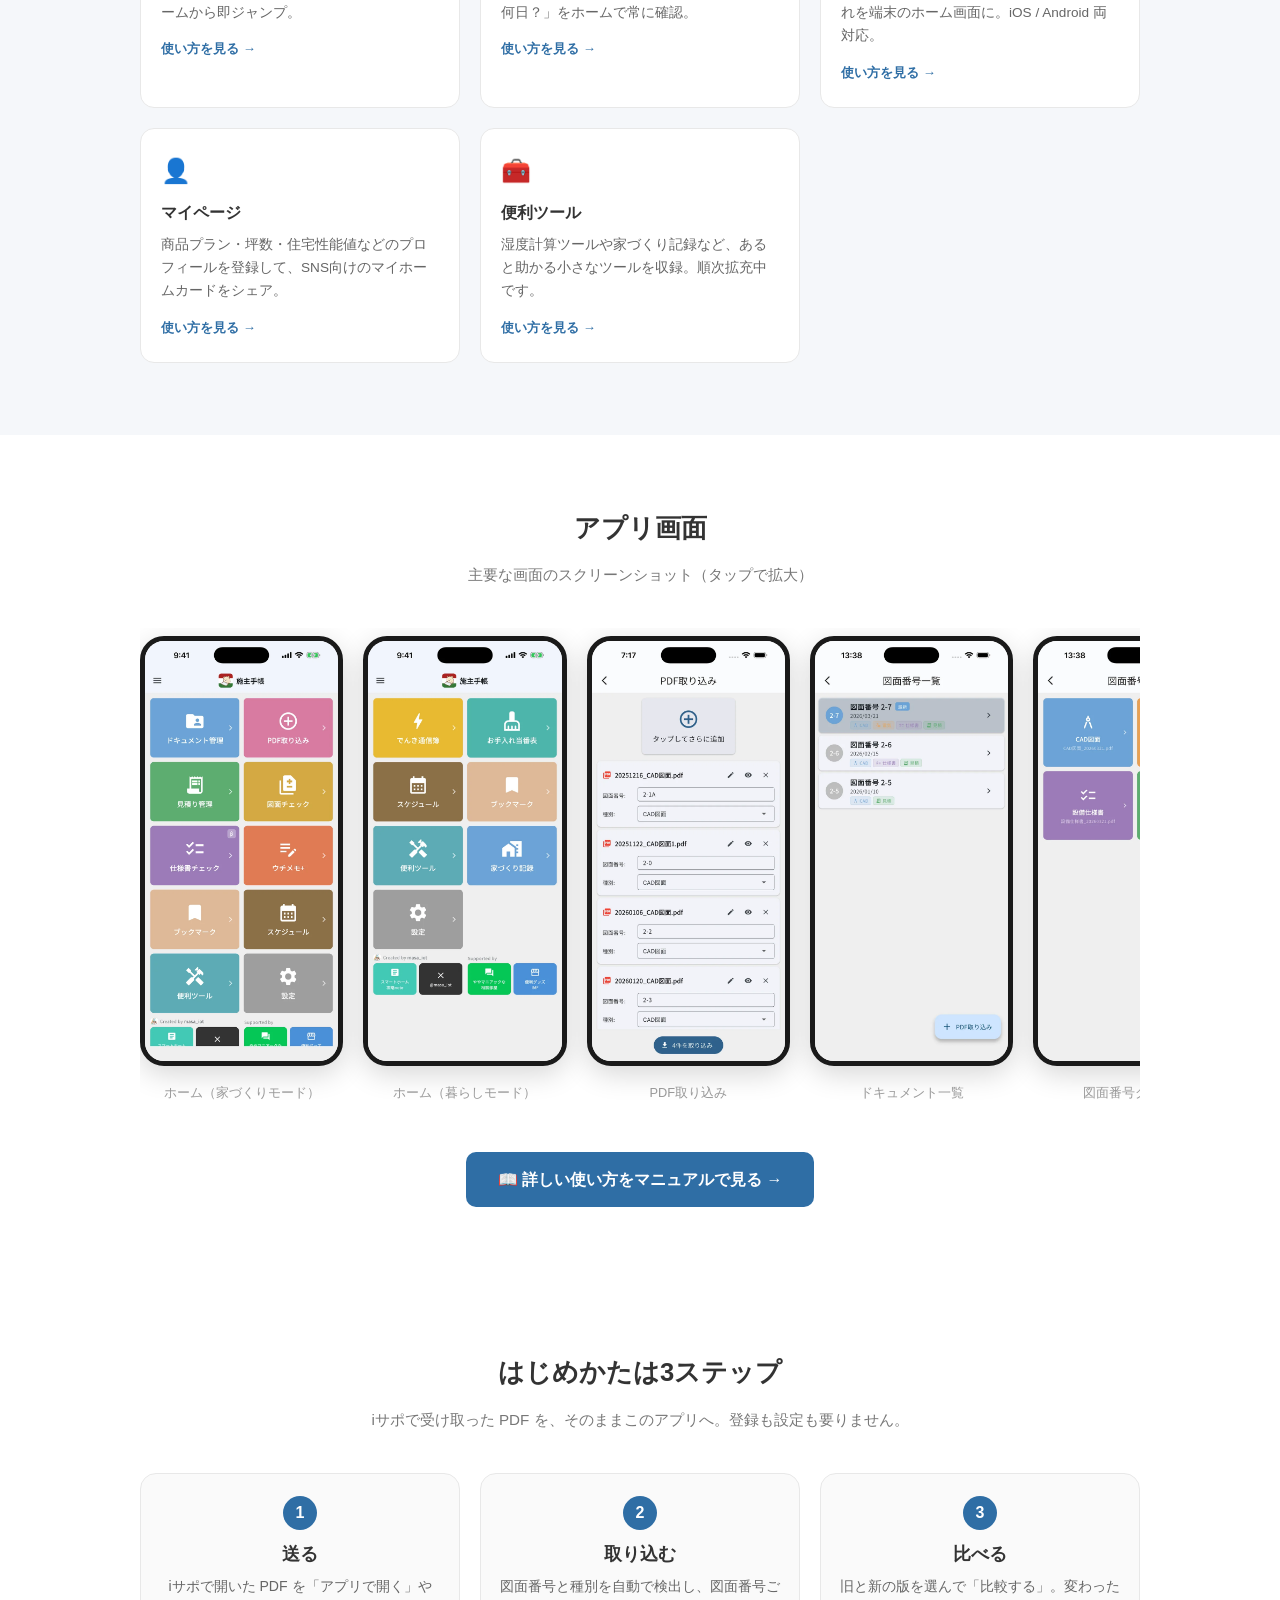
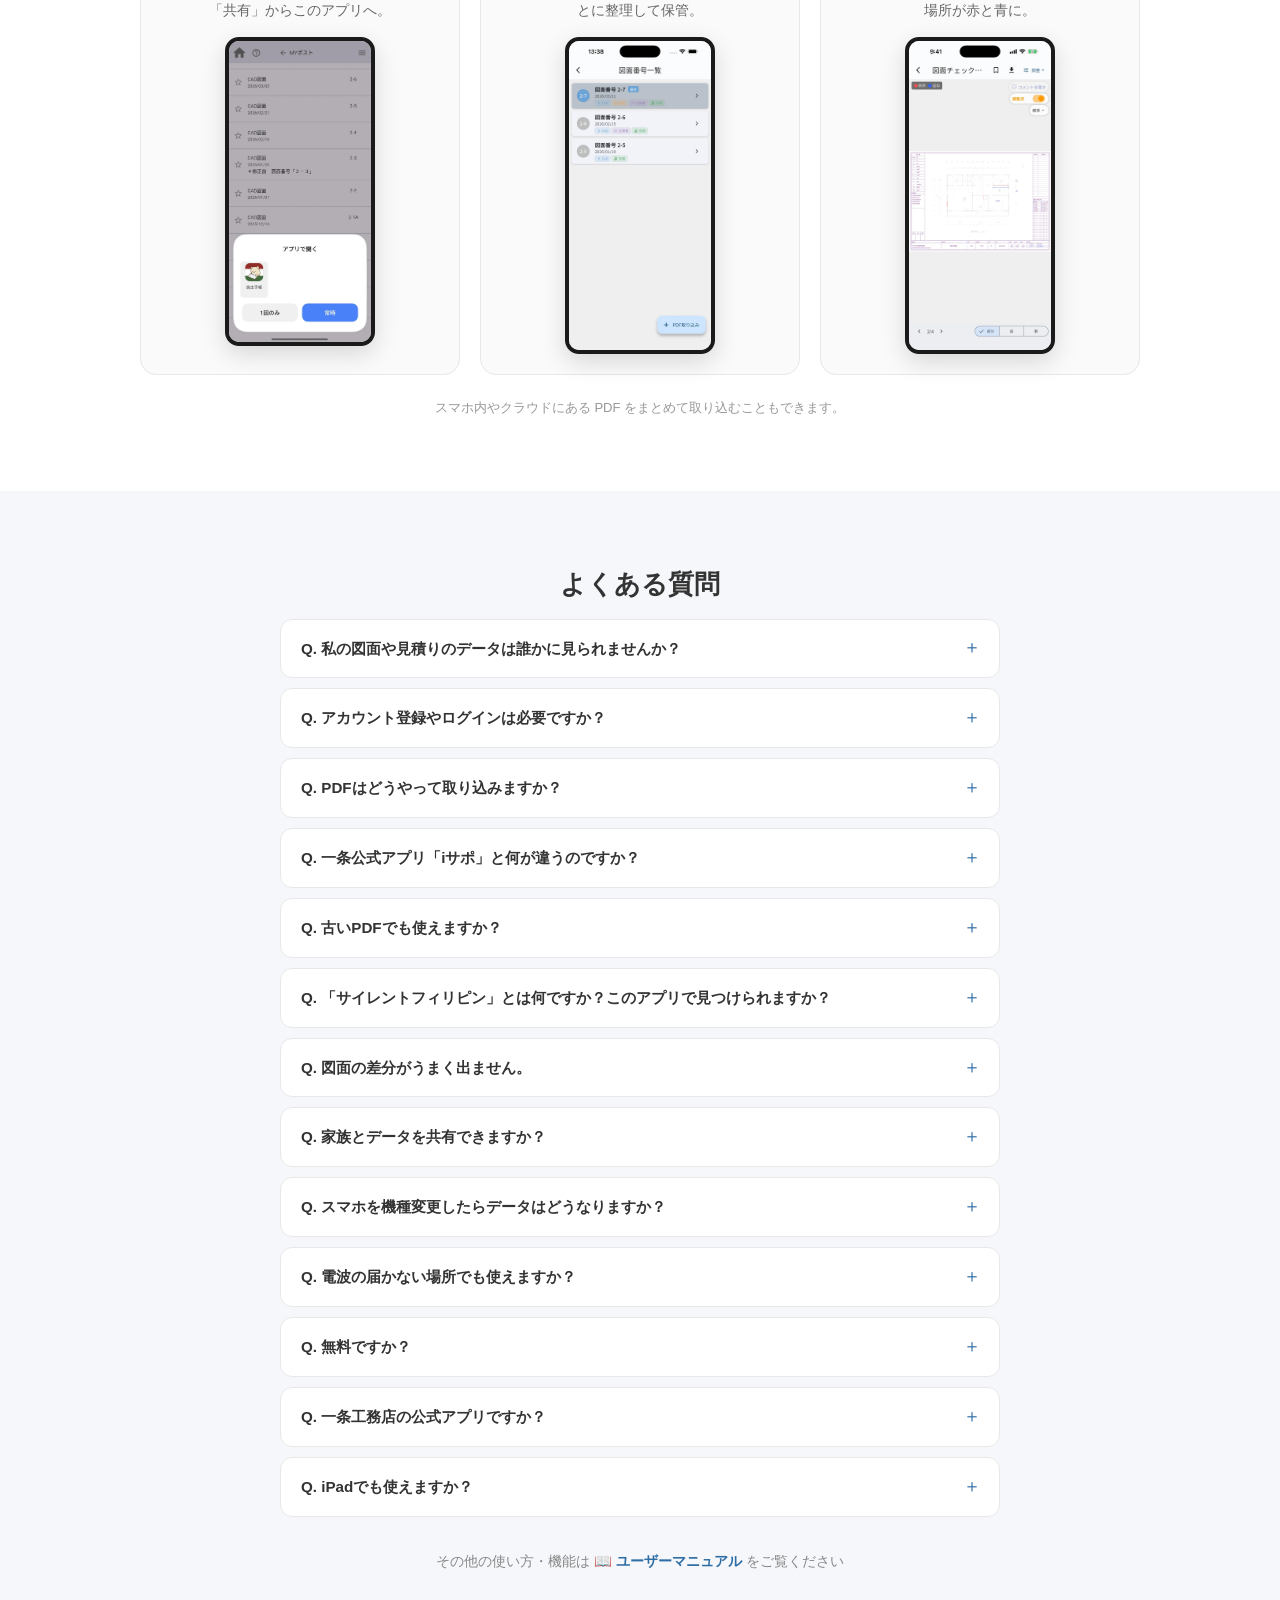
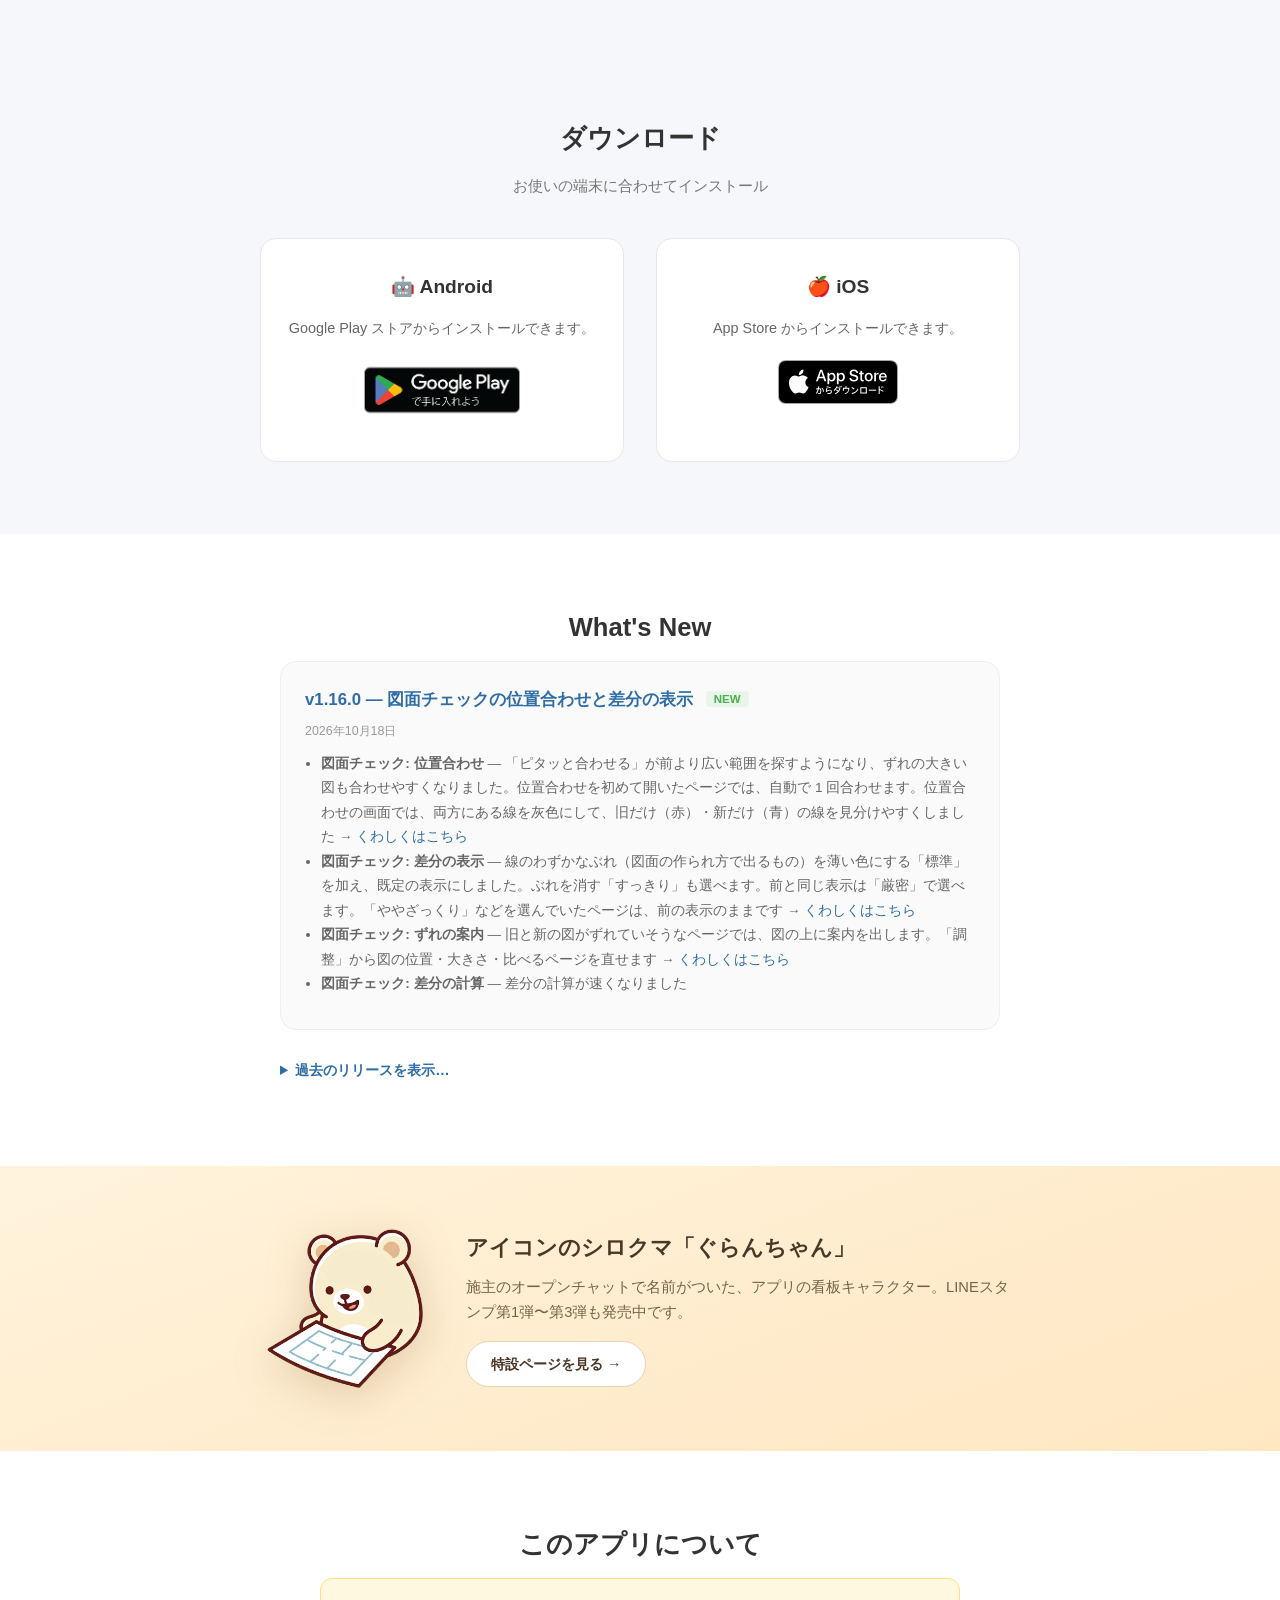
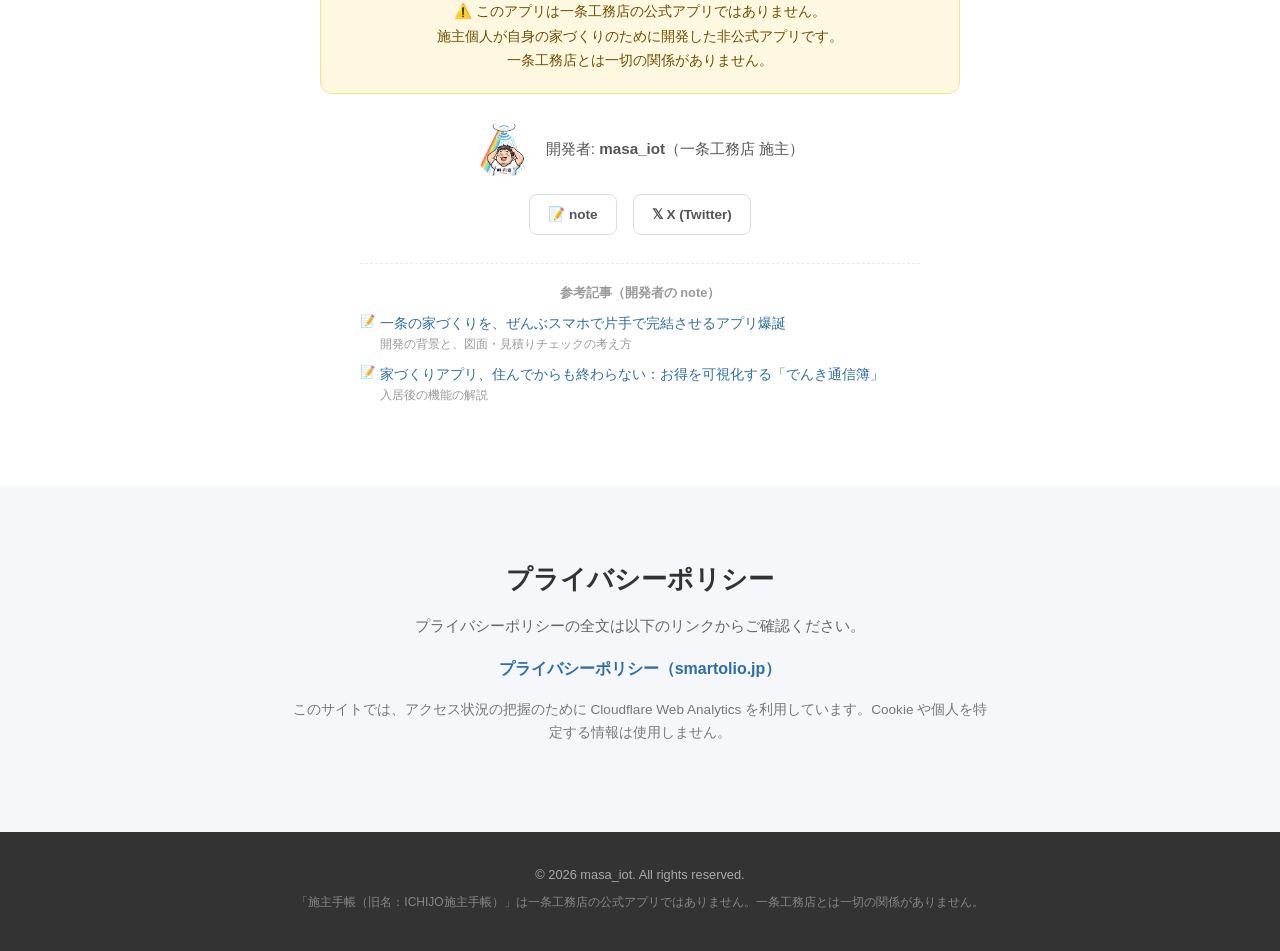
==== commit b7ed593b: "docs: v1.16.0 の公開日と sitemap の更新日" ====
--- a/docs/index.html
+++ b/docs/index.html
@@ -1097,7 +1097,7 @@
     <div style="max-width:720px;margin:0 auto">
       <div class="release-card" id="v1-16-0">
         <h3>v1.16.0 — 図面チェックの位置合わせと差分の表示 <span class="tag-new">NEW</span></h3>
-        <p class="release-date"><time datetime="2026-11-00">（公開日を入れる）</time></p>
+        <p class="release-date"><time datetime="2026-10-18">2026年10月18日</time></p>
         <ul>
           <li><strong>図面チェック: 位置合わせ</strong> — 「ピタッと合わせる」が前より広い範囲を探すようになり、ずれの大きい図も合わせやすくなりました。位置合わせを初めて開いたページでは、自動で 1 回合わせます。位置合わせの画面では、両方にある線を灰色にして、旧だけ（赤）・新だけ（青）の線を見分けやすくしました → <a href="manual.html#alignment">くわしくはこちら</a></li>
           <li><strong>図面チェック: 差分の表示</strong> — 線のわずかなぶれ（図面の作られ方で出るもの）を薄い色にする「標準」を加え、既定の表示にしました。ぶれを消す「すっきり」も選べます。前と同じ表示は「厳密」で選べます。「ややざっくり」などを選んでいたページは、前の表示のままです → <a href="manual.html#diff-filter">くわしくはこちら</a></li>
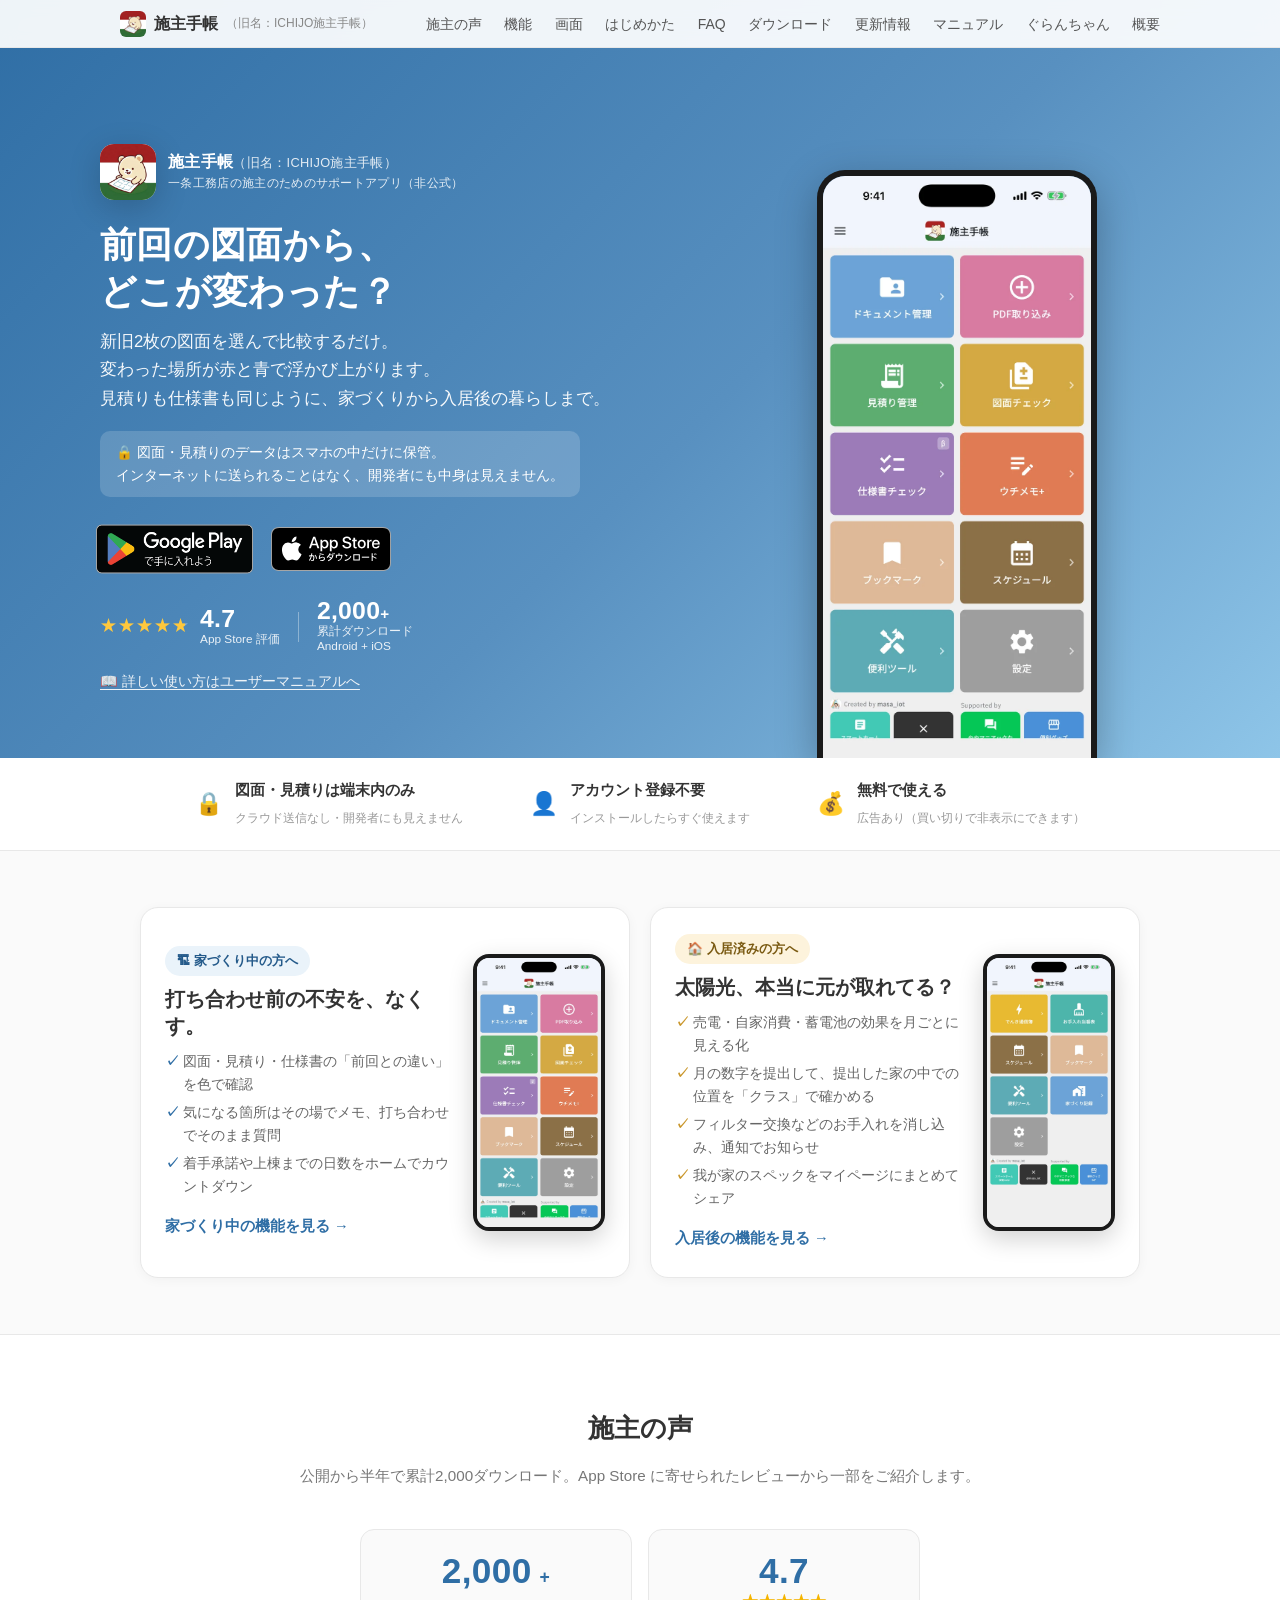
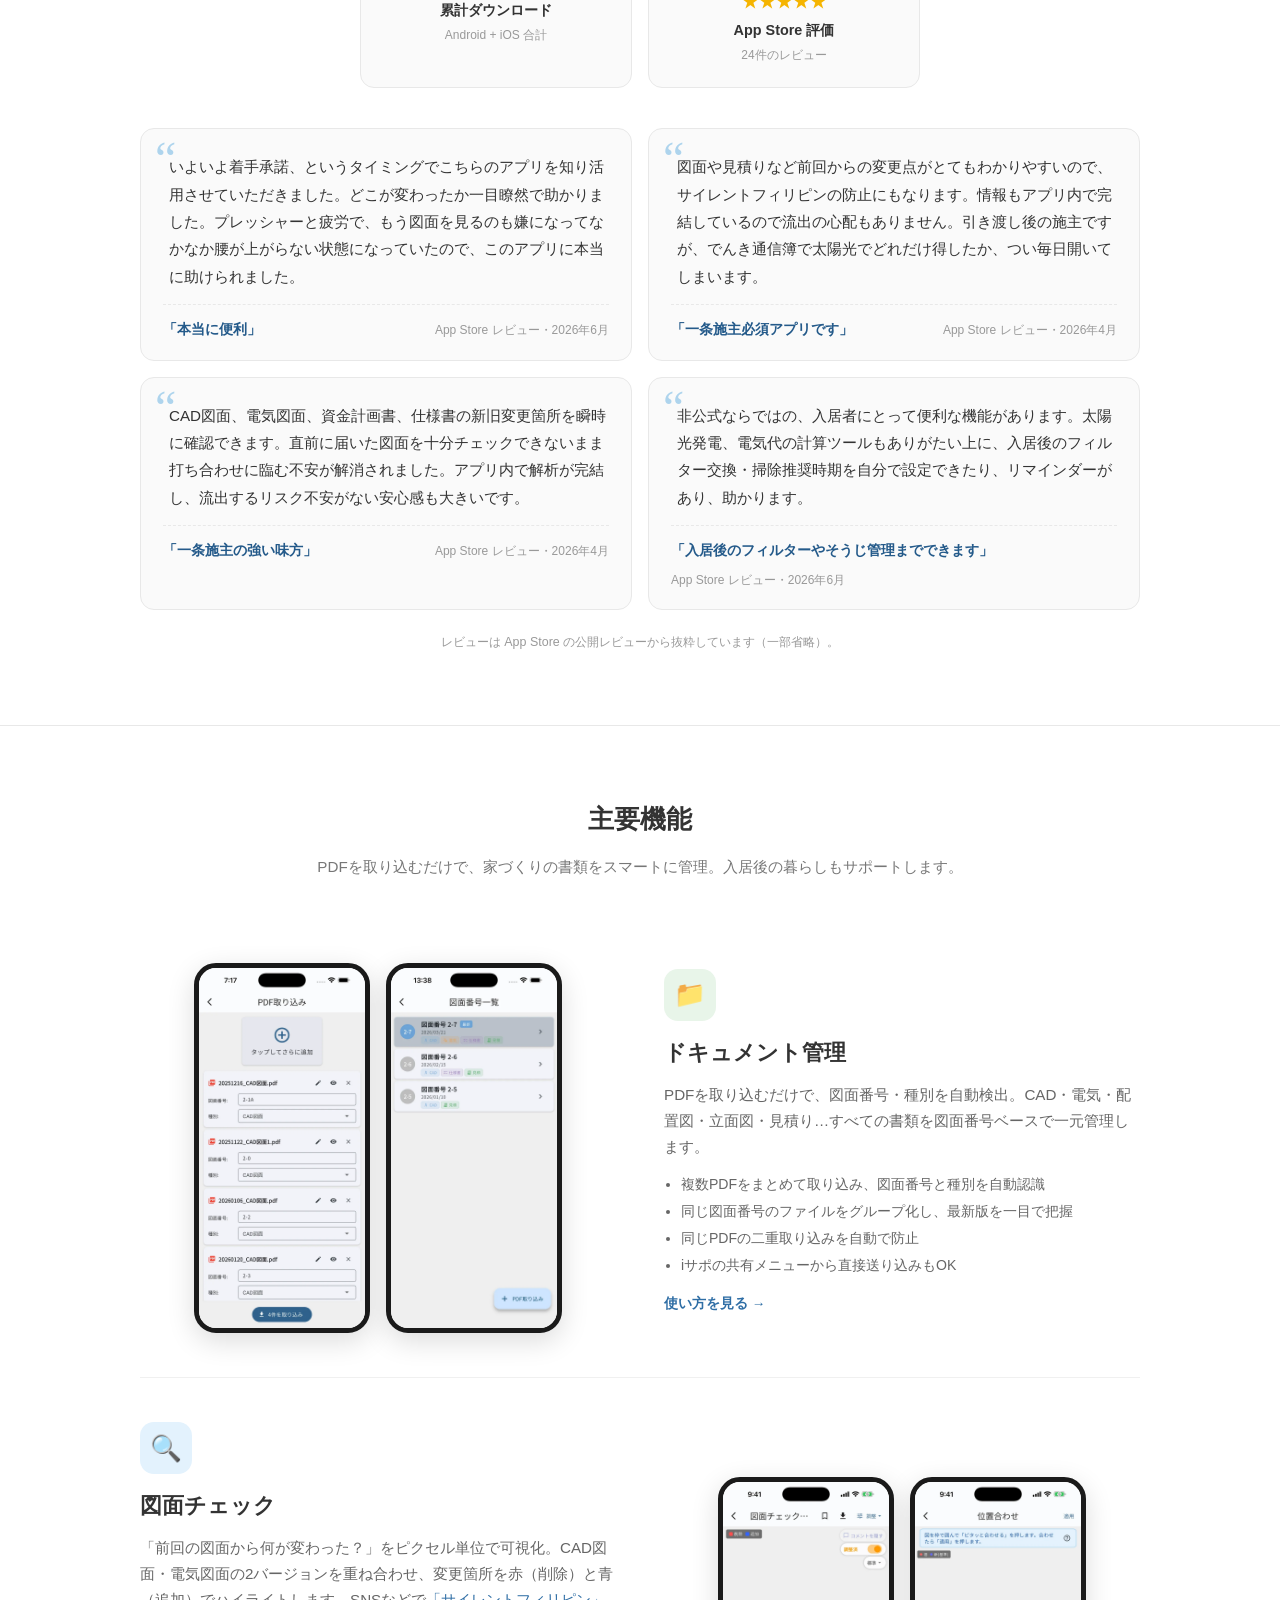
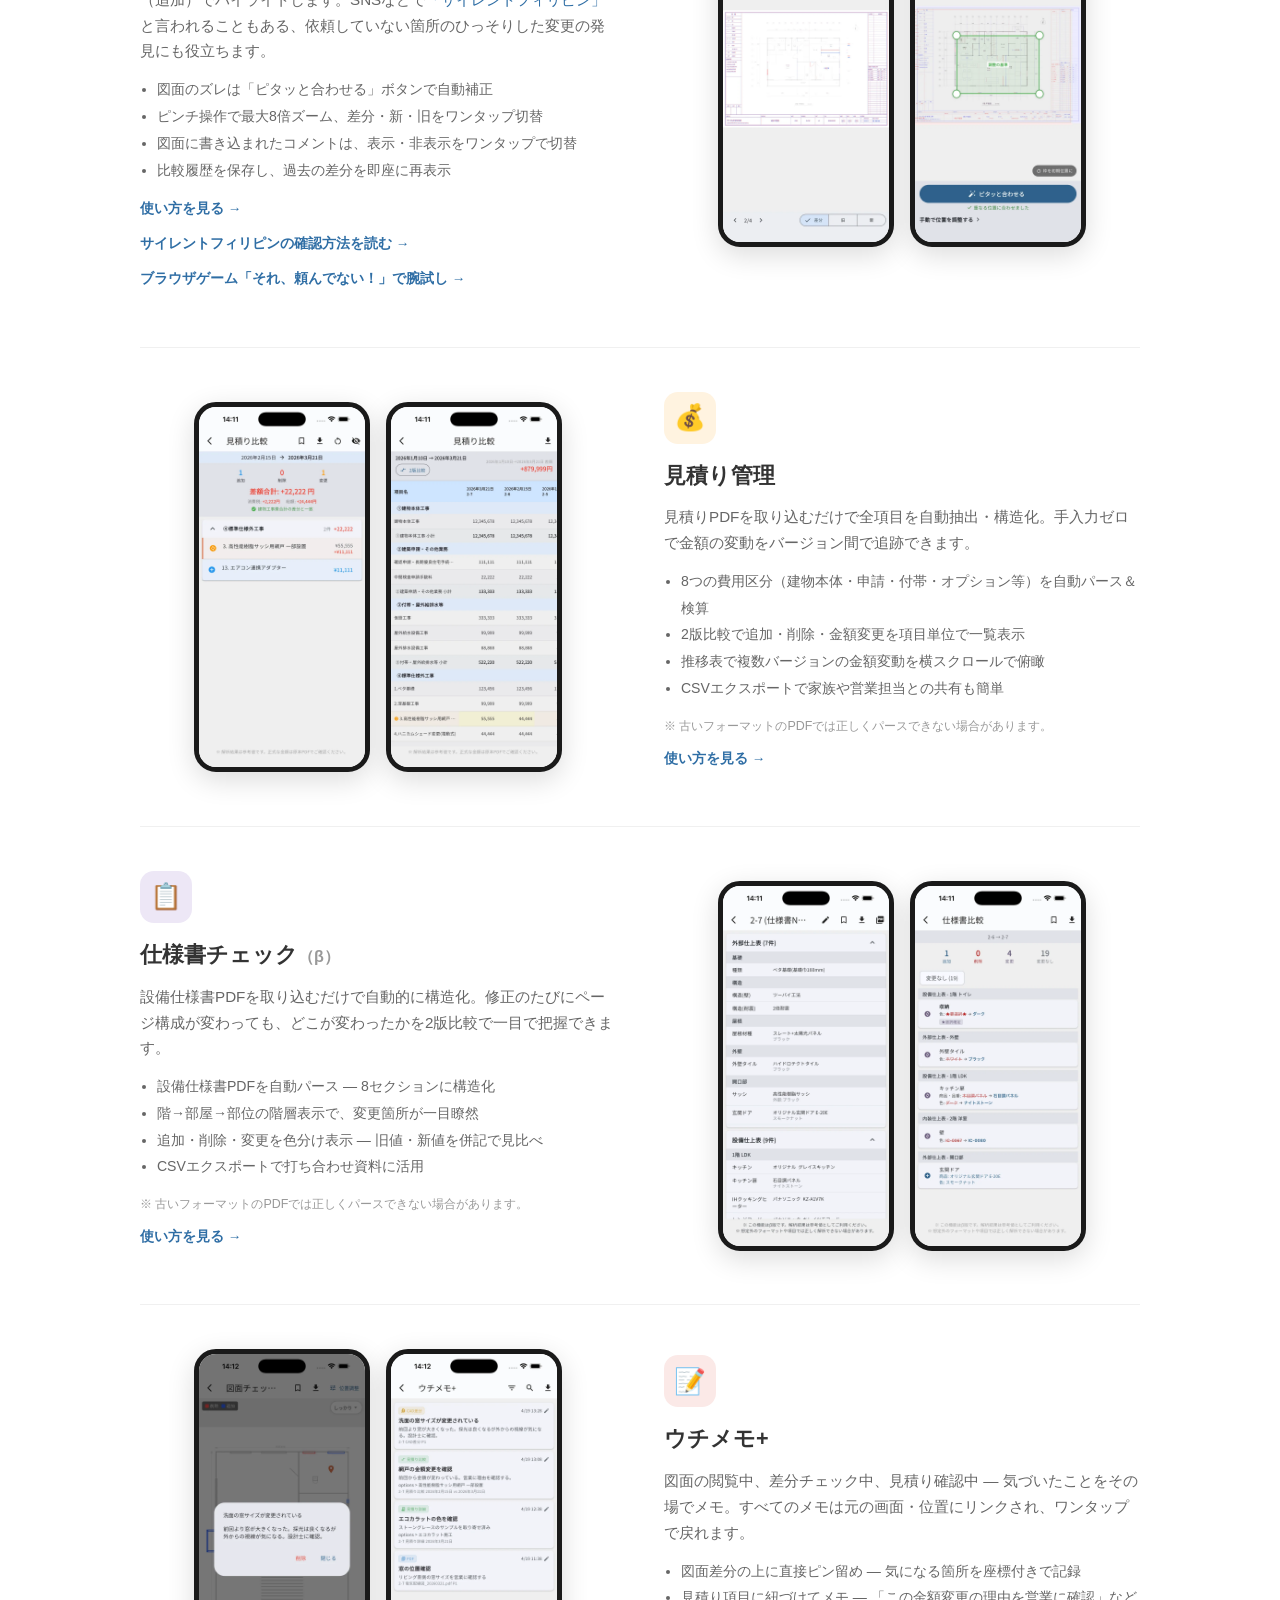
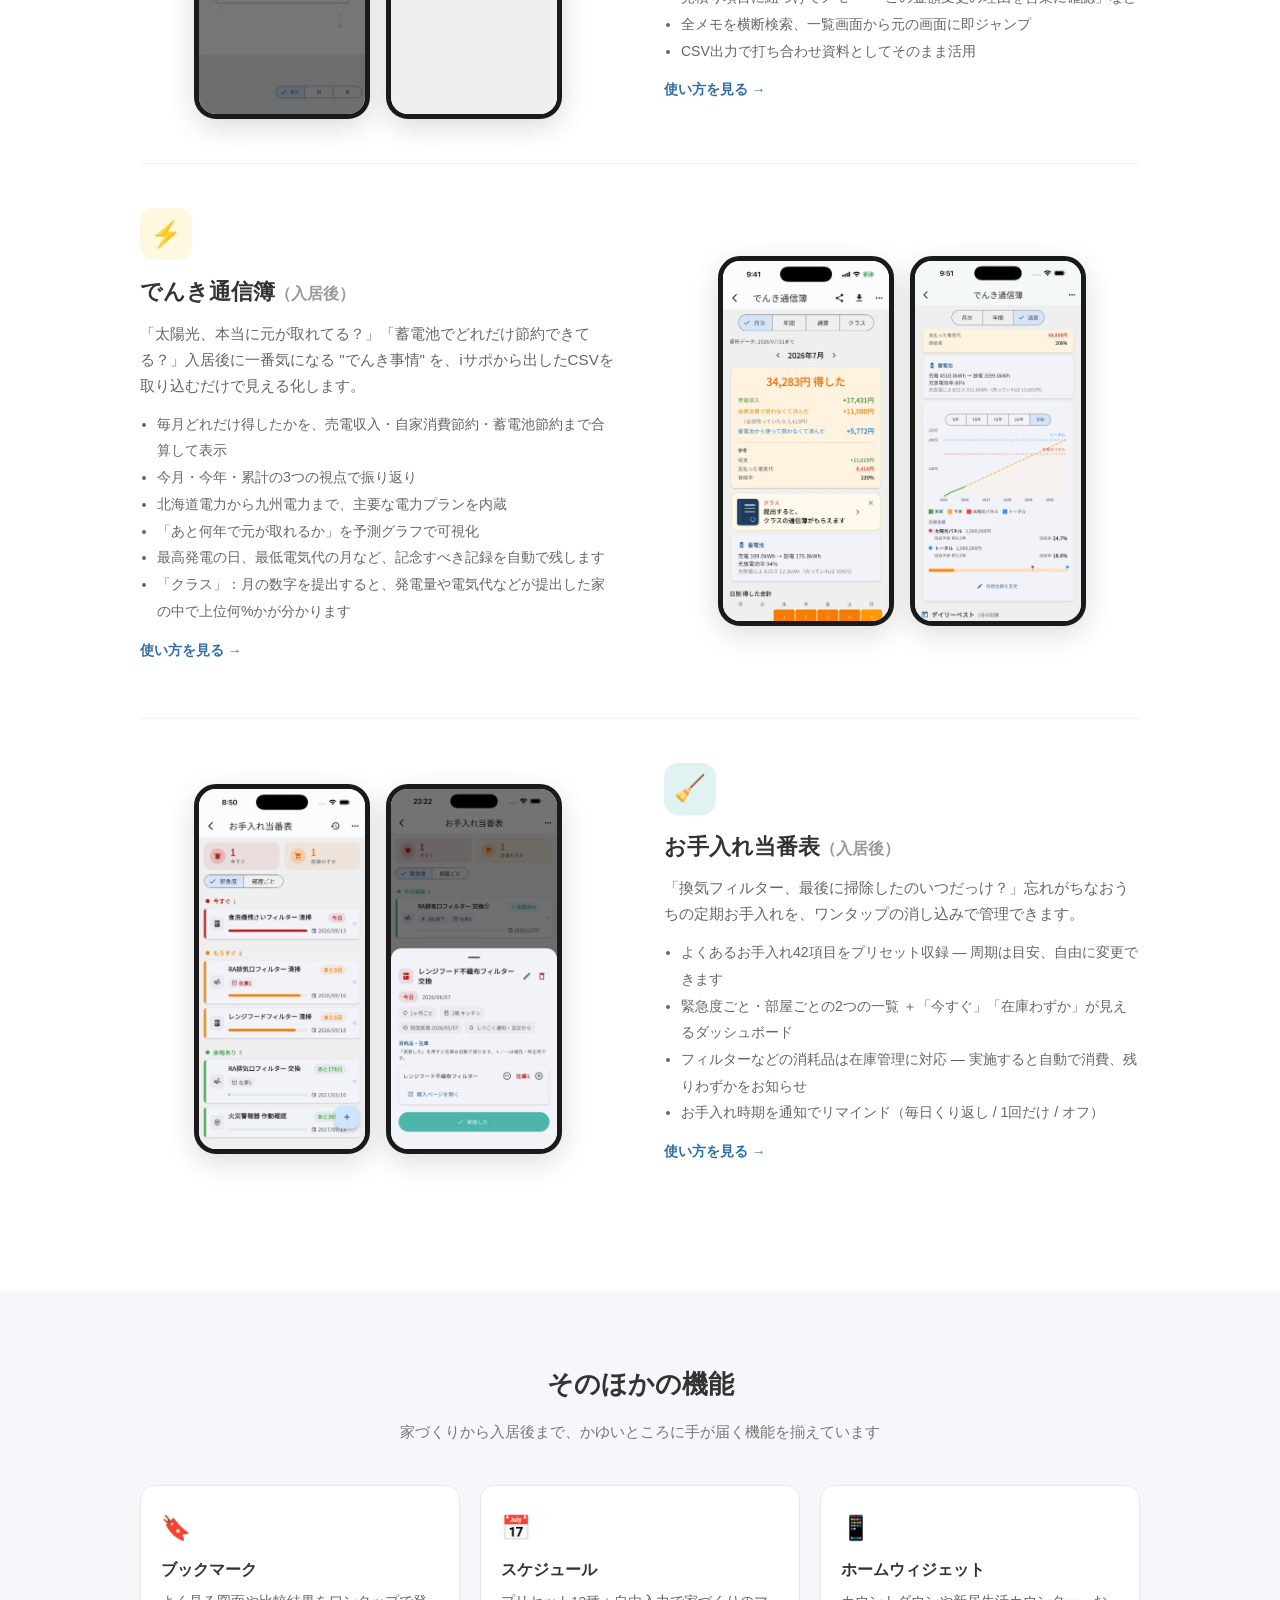
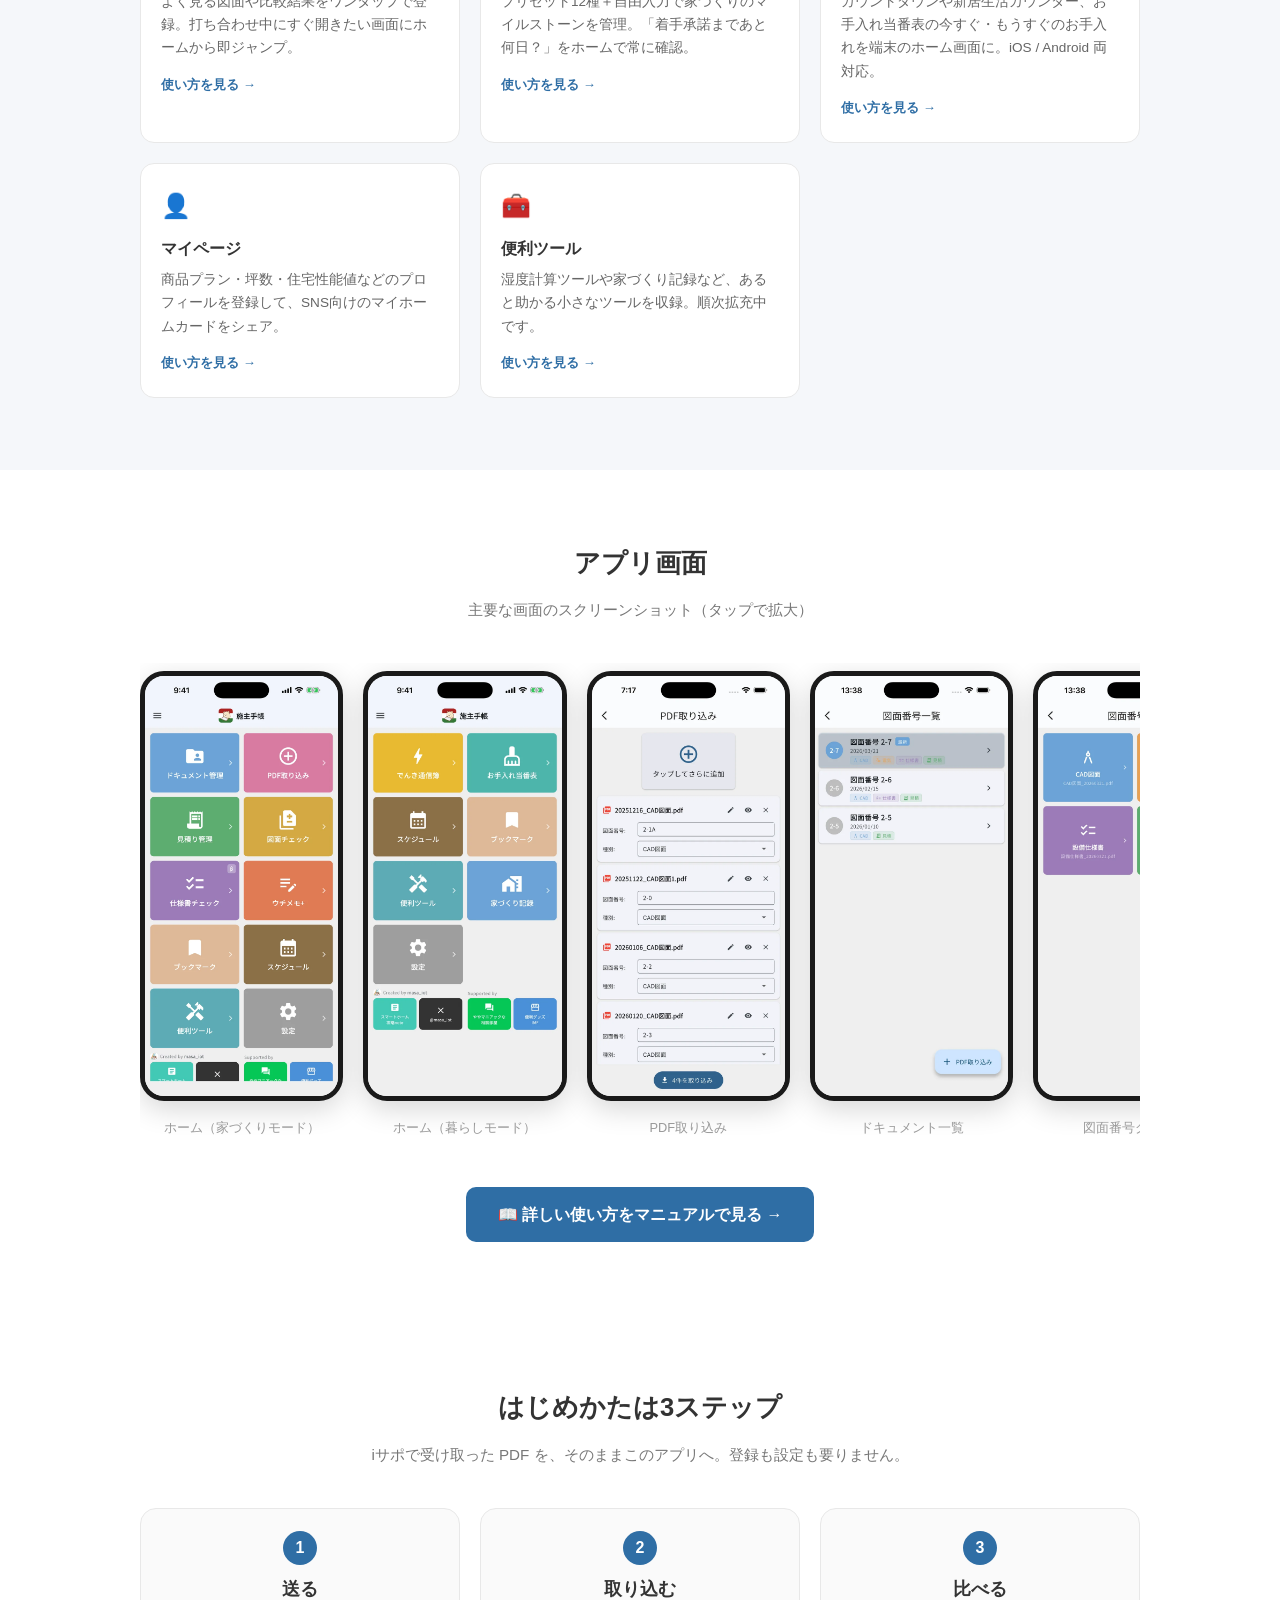
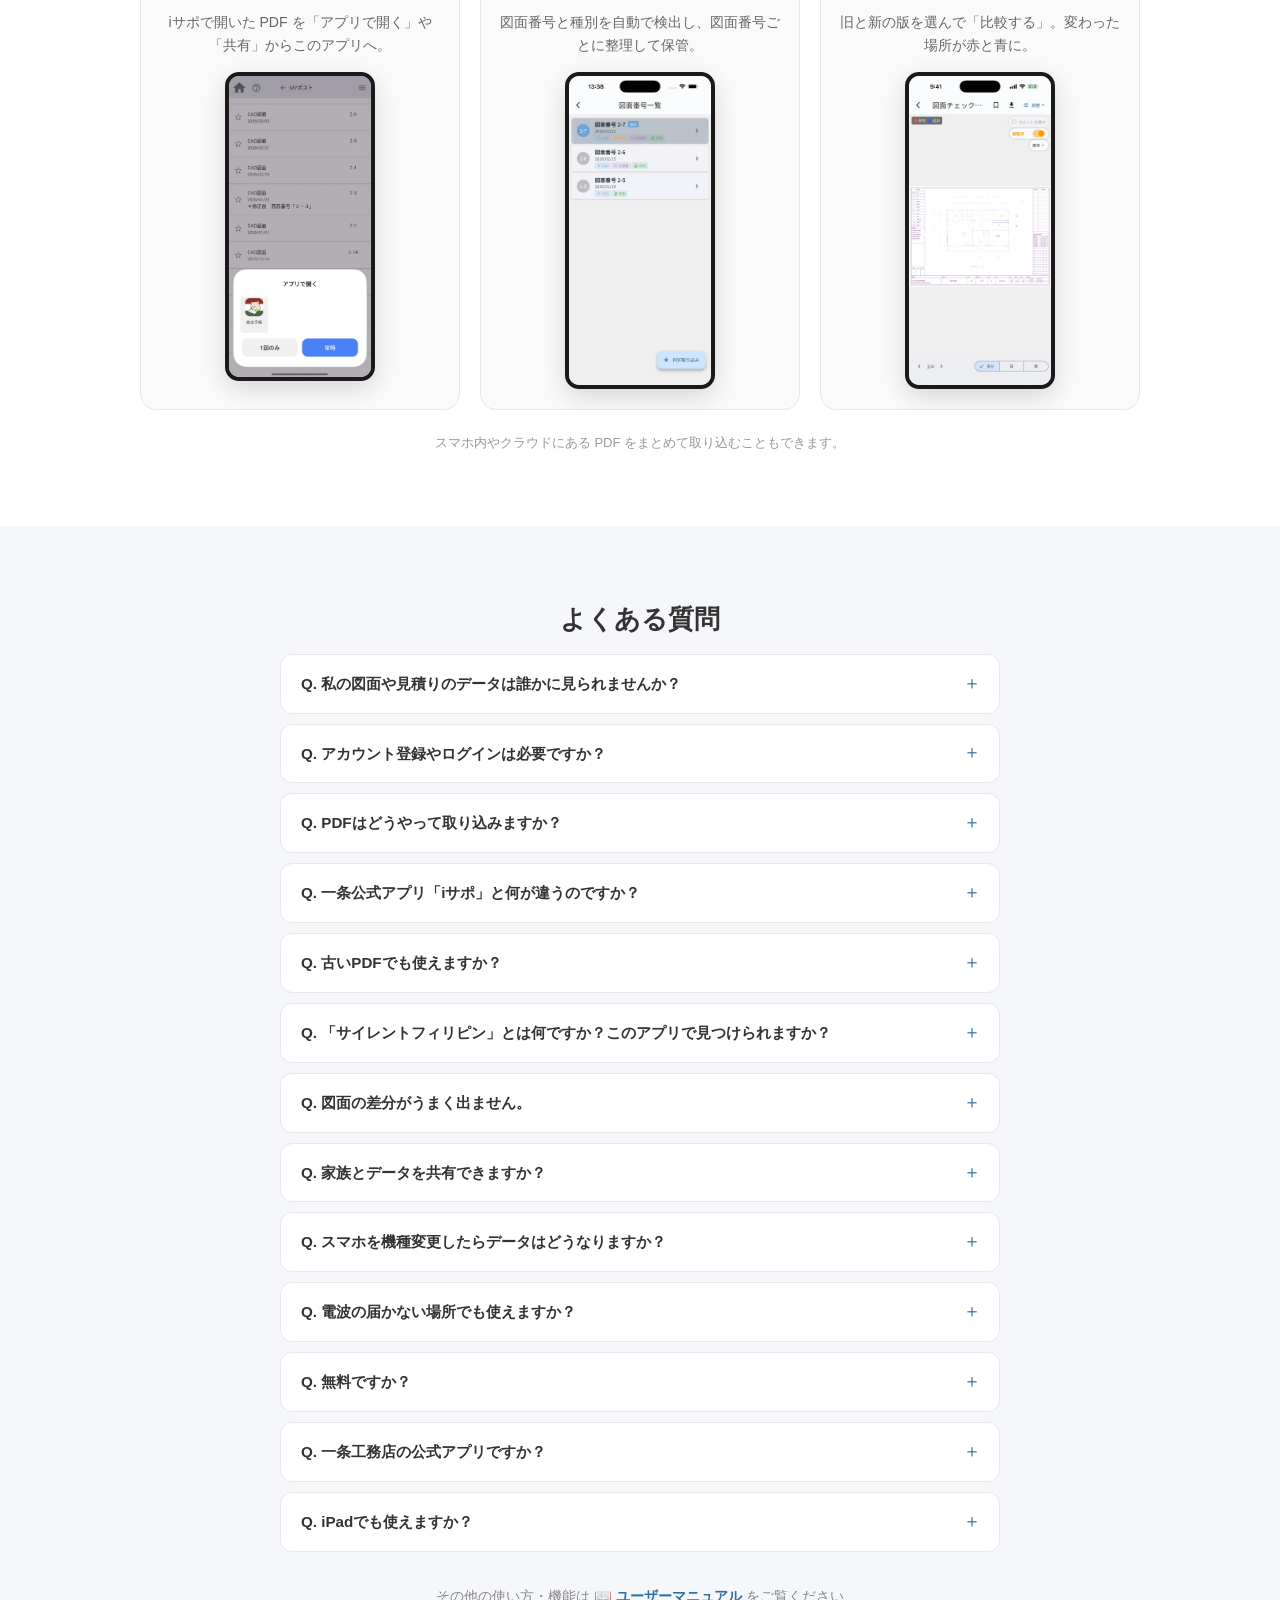
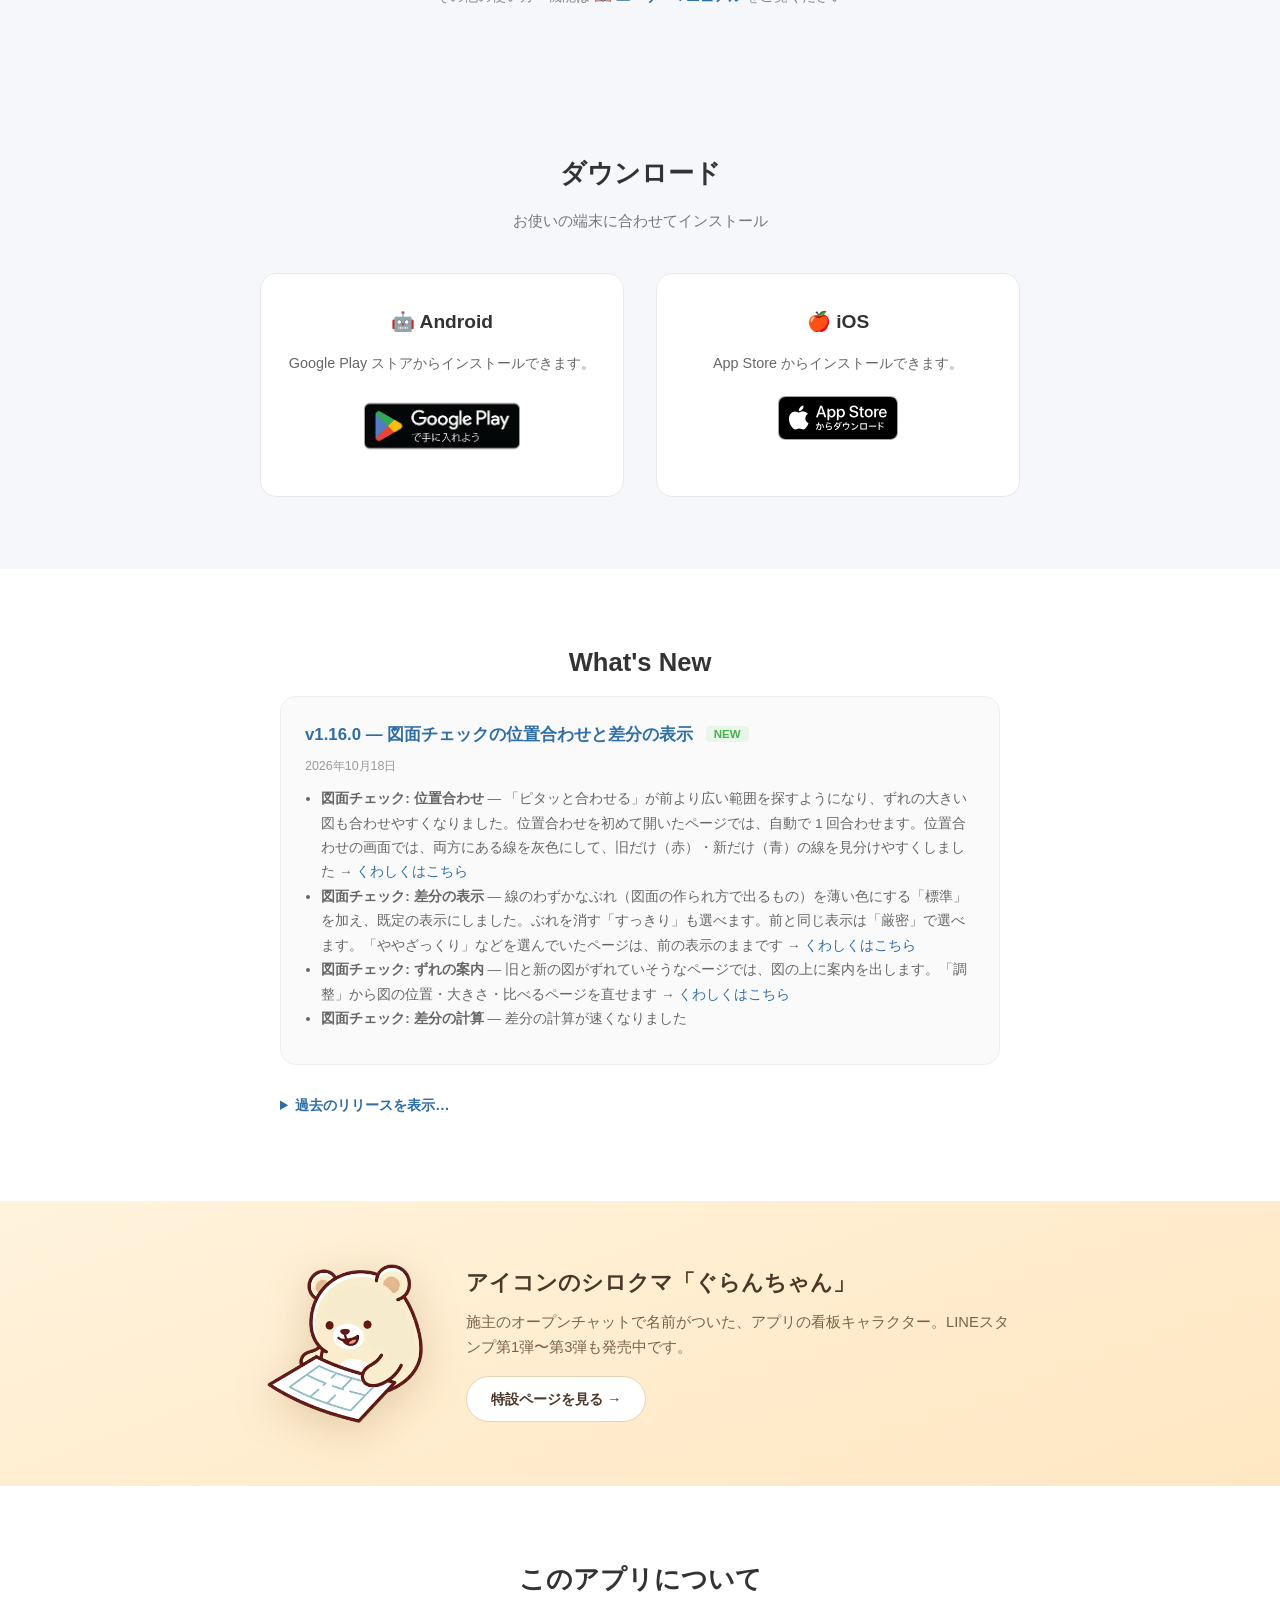
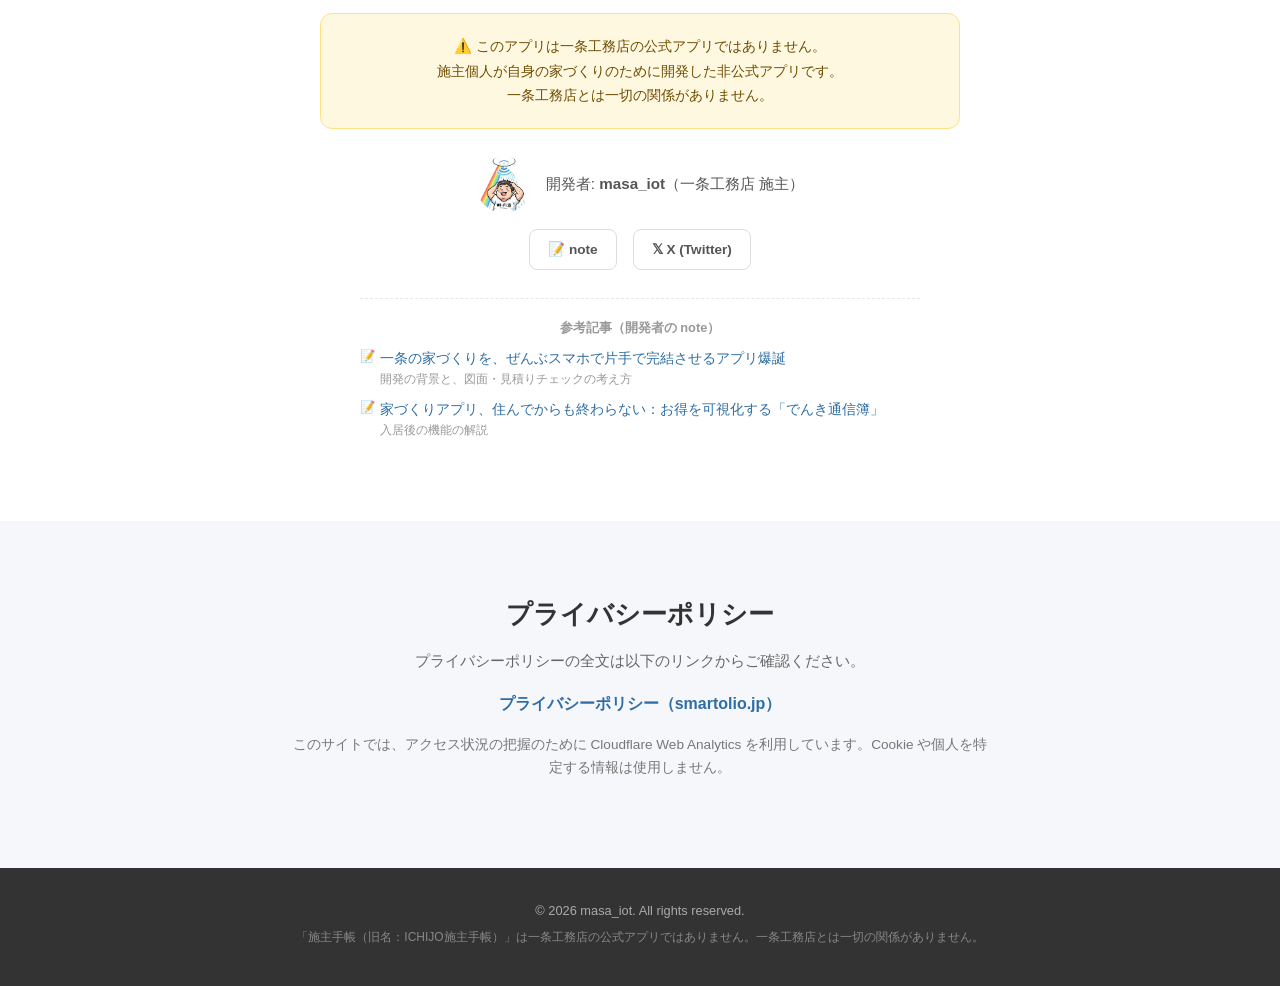
==== commit b92ae5b5: "lp: ブラウザゲーム「それ、頼んでない！」へのリンク" ====
--- a/docs/index.html
+++ b/docs/index.html
@@ -771,6 +771,7 @@
         </ul>
         <p class="f-more"><a href="manual.html#diff">使い方を見る →</a></p>
         <p class="f-more" style="margin-top:6px"><a href="/guide/change-check/">サイレントフィリピンの確認方法を読む →</a></p>
+        <p class="f-more" style="margin-top:6px"><a href="https://silentfix-hunt.smartolio.jp/" target="_blank" rel="noopener">ブラウザゲーム「それ、頼んでない！」で腕試し →</a></p>
       </div>
     </div>
 
